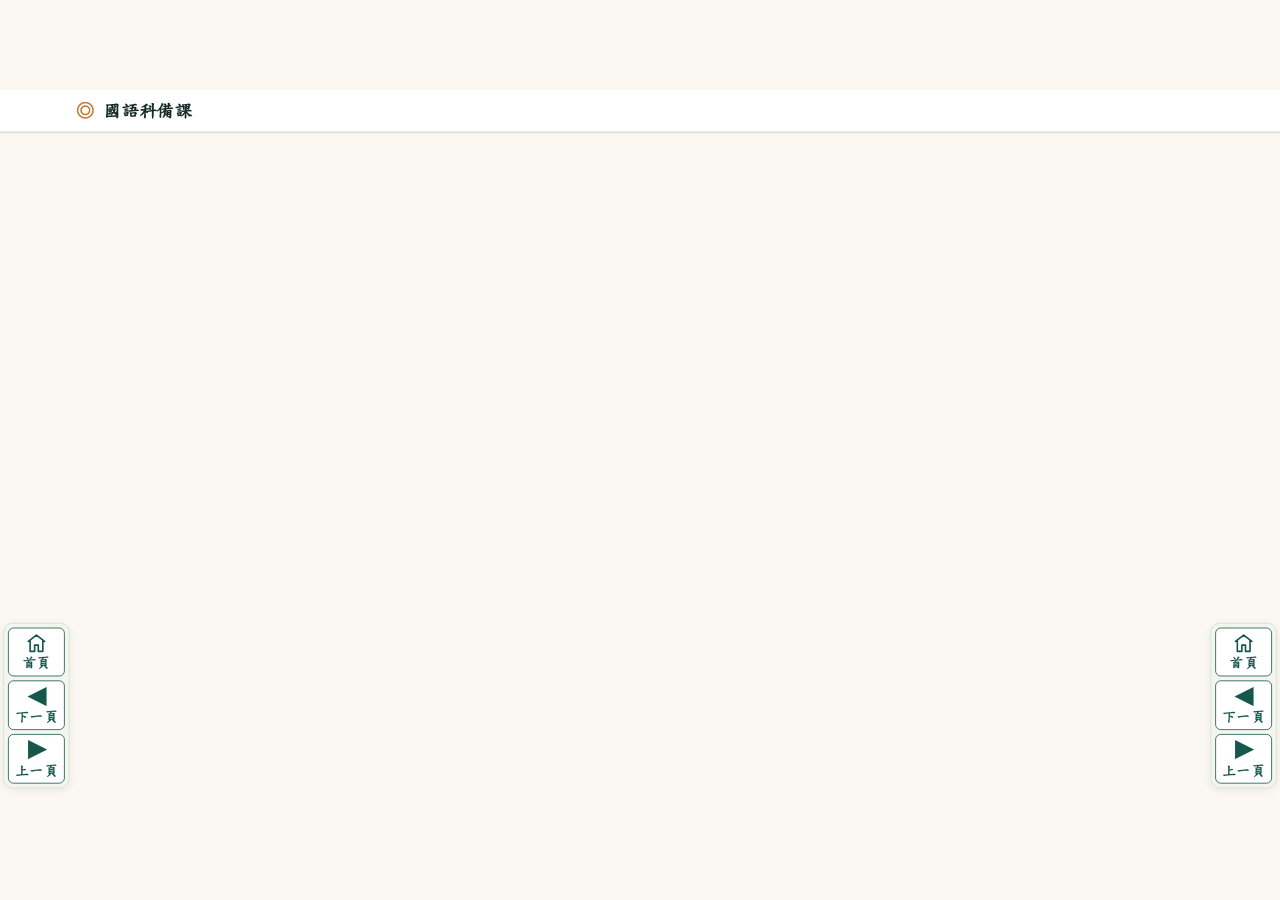
==== classroom.html @ fdca4860 "Keep lesson canvas fixed across screen sizes" ====
<!doctype html><html lang="zh-Hant"><head><meta charset="utf-8"><meta name="viewport" content="width=device-width,initial-scale=1"><title>國語科備課｜放眼看世界</title><style>@font-face{font-family:"Lesson Kai";src:url("edukai-5.1.ttf") format("truetype");font-display:swap;font-weight:400;font-style:normal}*{box-sizing:border-box}[hidden]{display:none!important} :root{--font-kai:"DFKai-SB","BiauKai","標楷體","Lesson Kai",serif;--green:#15574c;--ink:#142b29;--paper:#faf8f1;--gold:#c27828}body{margin:0;background:var(--paper);color:var(--ink);font-family:var(--font-kai)}a{color:inherit;text-decoration:none}button{font:inherit;cursor:pointer}a,button{touch-action:manipulation}a:focus-visible,button:focus-visible{outline:5px solid #e69825;outline-offset:4px}header{position:sticky;top:0;z-index:10;height:clamp(74px,8vh,160px);padding:0 4vw;display:flex;align-items:center;justify-content:space-between;border-bottom:2px solid #d8dfd4;background:#fff}.brand{font-size:clamp(20px,1.7vw,42px);font-weight:800}.brand span{color:var(--gold);margin-right:12px}.toplinks{display:flex;gap:12px}.button,button{display:inline-flex;align-items:center;justify-content:center;min-height:56px;padding:.55em .9em;border:2px solid var(--green);border-radius:10px;background:white;color:var(--green);font-size:clamp(19px,1.5vw,38px);font-weight:700}.button:hover,button:hover{background:#e7eee5}.primary{background:var(--green);color:white}.primary:hover{background:#227165}main{padding:3vh 4vw 4vh}h1,h2,h3,p{margin:0}h1{font-size:clamp(40px,4.3vw,110px);line-height:1.3;letter-spacing:.03em}h2{font-size:clamp(36px,3.5vw,90px);line-height:1.35}h3{font-size:clamp(28px,2.6vw,66px)}.kicker{font-size:clamp(19px,1.5vw,38px);color:var(--green);font-weight:700;margin-bottom:1vh;letter-spacing:.08em}.sub{font-size:clamp(24px,2vw,50px);line-height:1.6;margin-top:2vh}.hero{display:grid;grid-template-columns:1fr 1fr;align-items:center;gap:3vw;margin-bottom:3vh}.hero-art{position:relative;height:31vh;overflow:hidden;border-radius:24px;background:#e0f0e5}.hero-art img{position:absolute;width:260%;max-width:none;left:-132%;top:-65%;}.cards{display:grid;grid-template-columns:repeat(3,1fr);gap:2vw}.card{display:block;border:2px solid #cdd8cc;background:white;border-radius:18px;padding:2vw;transition:transform .15s}.card:hover{transform:translateY(-4px);border-color:var(--green)}.card.current{border:4px solid var(--green);background:#edf3e7}.card .number{font-size:clamp(18px,1.6vw,40px);color:var(--green);font-weight:700}.card h2{font-size:clamp(30px,2.6vw,66px);margin:1vh 0}.card p{font-size:clamp(18px,1.4vw,34px);margin-top:1vh;color:#52655b}.icon{font-size:clamp(48px,5vw,120px);display:block;margin-bottom:1vh}.lessonhead{display:flex;align-items:center;gap:3vw;margin:2vh 0 4vh}.lessonhead .icon{background:#e5eedf;border-radius:24px;padding:2vw;margin:0}.menu{display:grid;grid-template-columns:1fr 1fr;gap:2vw;margin:3vh 0}.menu .card{padding:2.3vw}.menu h2{font-size:clamp(32px,3vw,76px)}.list{display:flex;flex-wrap:wrap;gap:1vw;margin-top:3vh}.board{font-size:clamp(30px,2.7vw,70px);line-height:1.65;margin-top:3vh}.board p+p{margin-top:2.5vh}strong,mark{color:var(--green);font-weight:800}mark{background:#f5df9f;padding:0 .1em}.box{background:white;border:2px solid #d3dccf;border-radius:16px;padding:2vw}.two{display:grid;grid-template-columns:1fr 1fr;gap:2vw}.takeaway{background:#e6efdd;border-left:8px solid var(--green);padding:1.4vw 2vw;margin:2vh 0;font-size:clamp(32px,3vw,76px);line-height:1.5}.example{border-top:2px solid #d3dccf;padding:2vh 0}.small{font-size:clamp(18px,1.4vw,36px);color:#52655b;line-height:1.6}.photo{width:100%;height:48vh;object-fit:cover;border-radius:16px}.navbottom{display:flex;justify-content:space-between;gap:15px;margin-top:3vh}.paragraph-tabs{display:flex;gap:.8vw;flex-wrap:wrap;margin:2vh 0}.paragraph-tabs .active{background:var(--green);color:white}.text-meta{display:flex;justify-content:space-between;gap:1vw;align-items:center}.text-meta h1{font-size:clamp(30px,2.5vw,66px)}.vertical-board{display:flex;flex-direction:row-reverse;justify-content:flex-start;gap:1.3vw;overflow-x:auto;background:white;border-top:3px solid var(--green);padding:2vh 1.5vw;min-height:61vh}.verse{writing-mode:vertical-rl;line-height:1.6;font-family:"DFKai-SB","BiauKai","標楷體","Lesson Kai",serif;font-size:clamp(30px,3vw,76px);height:57vh;flex-shrink:0;letter-spacing:.06em;border-left:1px solid #e2e5dc;padding-left:1vw;white-space:normal;line-break:strict}.lineno{font-family:var(--font-kai);font-size:.48em;color:#6a776f;text-combine-upright:all;display:inline-block;margin-bottom:1em;font-weight:700}.sources{margin-top:4vh;font-size:16px;color:#65776b;line-height:1.7}.sources a{text-decoration:underline}.empty{padding:5vh 3vw;border:2px dashed #a9bba8;border-radius:18px;margin:4vh 0}.empty p{font-size:clamp(26px,2.5vw,64px);line-height:1.7}footer{font-size:clamp(14px,1vw,26px);color:#52655b;margin-top:3vh} @media(max-width:700px){header{position:sticky;top:0;z-index:10;height:auto;padding:15px;gap:12px;flex-wrap:wrap}.toplinks{flex-wrap:wrap}.hero,.cards,.menu,.two{grid-template-columns:1fr}.hero-art{height:240px}.hero-art img{top:-40%}main{padding:24px 20px}.card{padding:24px}.lessonhead .icon{display:none}.board{font-size:28px}.box{padding:20px}.text-meta{display:block}.verse{font-size:30px;height:65vh}.vertical-board{gap:20px}.paragraph-tabs{gap:8px}.button,button{font-size:19px}.photo{height:40vh}}
.reading-mode header{height:54px;min-height:54px;padding:0 2vw}.reading-mode .brand{font-size:22px}.reading-mode .button,.reading-mode button{min-height:34px;padding:6px 14px;font-size:18px;border-radius:7px}.reading-mode main{height:calc(100dvh - 54px);padding:10px 2vw 12px;display:flex;flex-direction:column;overflow:hidden}.reading-toolbar{display:flex;align-items:center;justify-content:space-between;gap:16px;flex-shrink:0;margin-bottom:8px;min-height:46px}.reading-toolbar h1{font-size:28px;letter-spacing:0;white-space:nowrap}.reading-toolbar .paragraph-tabs{margin:0;gap:8px}.reading-mode .vertical-board{flex:1;min-height:0;padding:8px 2vw 4px;gap:1.2em;justify-content:center;overflow:auto;font-size:min(5vw,calc((100dvh - 166px) / var(--chars)));border-top:2px solid var(--green)}.textbook-column{flex:none;display:flex;align-items:center;flex-direction:column}.reading-mode .lineno{writing-mode:horizontal-tb;display:block;font-size:18px;line-height:22px;height:26px;margin:0 0 4px;color:#65776b;font-family:var(--font-kai);align-self:stretch;text-align:center}.reading-mode .verse{font-size:inherit;line-height:1.6;letter-spacing:0;height:auto;padding:0;border:0;white-space:pre;flex:none;writing-mode:vertical-rl;font-family:"Songti TC","Noto Serif TC","PMingLiU",serif}.reading-mode .textbook-column:first-child .verse{text-indent:0}@media(max-width:850px){.reading-toolbar{flex-wrap:wrap;gap:4px}.reading-toolbar h1{font-size:22px}.reading-mode .brand{font-size:18px}.reading-mode .button,.reading-mode button{font-size:15px;padding:5px 8px;min-height:30px}.reading-mode .vertical-board{font-size:min(6vw,calc((100dvh - 200px)/var(--chars)));gap:.6em}.reading-mode header{padding:5px 2vw;gap:4px}.reading-mode .toplinks{gap:5px}}

.reading-mode .reading-toolbar{min-height:40px;margin-bottom:6px}.paragraph-stack{flex:1;min-height:0;overflow-y:auto;scroll-snap-type:y proximity}.reading-mode .paragraph-stack .vertical-board{height:100%;min-height:100%;scroll-snap-align:start;overflow:visible;padding-right:3em;padding-left:3em;margin-bottom:24px}.textbook-column{position:relative}.paragraph-label{position:absolute;right:-.95em;top:0;writing-mode:vertical-rl;font-family:var(--font-kai);font-size:.65em;line-height:1.2;letter-spacing:.08em;color:var(--green);font-weight:700;white-space:nowrap}.reading-mode .paragraph-stack .vertical-board:last-child{margin-bottom:0}

.continuous-board{flex:1;min-height:0;display:flex;flex-direction:row-reverse;align-items:flex-start;justify-content:flex-start;gap:1.25em;padding:8px 12px 4px;border-top:2px solid var(--green);background:white;overflow-x:hidden;overflow-y:scroll}.paragraph-run{position:relative;display:flex;flex-direction:row-reverse;gap:.55em;padding-right:.95em;flex-shrink:0;min-height:100%;height:max-content;margin:0}.paragraph-run>.paragraph-label{right:0;top:0;font-size:.65em;line-height:1.2}.reading-mode .continuous-board .textbook-column{width:1.6em;flex-shrink:0}.reading-mode .continuous-board .verse{font-size:inherit;line-height:1.6;white-space:pre}.reading-pager{display:flex;gap:8px;align-items:center;flex-shrink:0;padding:8px 0 0}.reading-pager button:disabled{opacity:.35;cursor:default}.reading-pager .small{font-size:15px;margin-left:6px}.reading-mode .reading-toolbar{min-height:32px;margin-bottom:6px}.reading-mode main{padding-bottom:8px}

.reading-mode .continuous-board .lineno{font-size:.38em;line-height:1.2;height:auto;min-height:1.2em;margin-bottom:.15em}

.continuous-board{gap:.32em;overflow:hidden;scrollbar-gutter:auto;padding:8px 12px}.flow-column{position:relative;display:flex;flex-direction:column;align-items:center;width:1.12em;min-width:1.12em;flex:none;height:100%;font-family:"DFKai-SB","BiauKai","標楷體","Lesson Kai",serif;line-height:1}.flow-column.paragraph-start{padding-right:.38em;width:1.5em;min-width:1.5em}.flow-char{display:block;writing-mode:vertical-rl;text-orientation:mixed;width:1em;height:1em;min-height:1em;font-size:1em;line-height:1;text-align:center;white-space:pre;flex:none}.flow-indent{height:2em;min-height:2em;position:relative;width:1em;flex:none}.flow-number-slot{height:.45em;min-height:.45em;width:1em;display:flex;justify-content:center;align-items:center;flex:none}.inline-number{font-family:var(--font-kai);font-weight:700;font-size:.3em;line-height:1;color:#67766e;writing-mode:horizontal-tb}.flow-indent .inline-number{position:absolute;top:0;left:50%;transform:translateX(-50%)}.flow-paragraph-label{position:absolute;right:0;top:0;writing-mode:vertical-rl;font-family:var(--font-kai);font-size:.28em;line-height:1.2;font-weight:700;color:var(--green);white-space:nowrap}

.flow-column{display:grid;grid-template-rows:repeat(var(--reading-rows),minmax(0,1fr));align-items:center;justify-items:center;align-content:stretch}.flow-char{grid-row:span 1}.flow-indent{grid-row:span 2;height:100%;min-height:0;align-self:stretch}.flow-number-slot{grid-row:span 1;height:100%;min-height:0;align-self:stretch}.flow-indent .inline-number{top:0;line-height:1}.flow-paragraph-label{align-self:start;justify-self:end}

/* The text is the navigation map. Markers sit in the column gutter. */
.continuous-board{padding-right:52px}
.flow-cell{position:relative;grid-row:span 1;display:block;width:1em;height:1em;min-height:1em}
.flow-cell.annotated>.flow-char{color:var(--green)}
.reading-mode .annotation{position:absolute;right:-40px;top:5px;z-index:2;display:flex;width:34px;height:40px;min-height:40px;padding:0;border:2px solid #a7511c;border-radius:5px;background:#fff7df;color:#873e12;font-size:27px;line-height:1;writing-mode:horizontal-tb;font-weight:700}
.reading-mode .annotation:hover{background:#ffe4a3}
.annotation-key{display:flex;gap:13px;font-size:17px;white-space:nowrap;color:#52655b}
.annotation-key span{display:flex;gap:4px;align-items:center}.annotation-key b{border:1px solid #a7511c;border-radius:3px;color:#873e12;padding:1px 3px;background:#fff7df;font-weight:400}
#lesson-note{position:fixed;inset:0;width:100vw;height:100dvh;max-width:none;max-height:none;margin:0;padding:0;border:0;color:var(--ink);background:var(--paper);font-family:var(--font-kai);overflow:hidden}
#lesson-note[open]{display:flex;flex-direction:column}#lesson-note::backdrop{background:#faf8f1}
.note-header{display:flex;align-items:center;justify-content:space-between;gap:20px;background:white;border-bottom:2px solid #d8dfd4;padding:12px 3vw;flex-shrink:0;font-size:26px}
#lesson-note .note-header button{font-size:26px;min-height:48px;padding:6px 20px}
.note-content{overflow:auto;flex:1;padding:24px 4vw 32px}.note-content h1{font-size:clamp(42px,4.3vw,110px)}
.note-tabs{display:flex;gap:12px;flex-wrap:wrap;margin:18px 0}.note-tabs button{font-size:clamp(22px,1.8vw,42px);padding:7px 18px;min-height:42px}.note-content .board{margin-top:20px}.note-content .kicker{font-size:clamp(20px,1.6vw,42px)}
@media(max-width:850px){.annotation-key{gap:7px;font-size:15px}.reading-mode .reading-toolbar{align-items:center;flex-wrap:wrap}.note-header{padding:10px 20px}.note-content{padding:20px}.note-content .two{grid-template-columns:1fr}}

/* Reachable controls on both sides of a classroom display. */
:root{--rail-width:clamp(66px,5.2vw,116px);--rail-gap:12px}
body>header,.reading-mode header{height:54px;min-height:54px;padding:0 calc(var(--rail-width) + var(--rail-gap));position:static;justify-content:flex-start}
body>main,.reading-mode main{padding-left:calc(var(--rail-width) + var(--rail-gap));padding-right:calc(var(--rail-width) + var(--rail-gap))}
body>header .brand{font-size:22px}
.nav-rail{position:fixed;z-index:15;bottom:4.5dvh;display:flex;flex-direction:column;gap:8px;width:var(--rail-width);padding:5px;border:1px solid #d4ded4;border-radius:12px;background:#f4f6eff0;box-shadow:0 3px 12px #142b2912}
.nav-rail-left{left:4px}.nav-rail-right{right:4px}
.nav-rail .rail-control,.reading-mode .nav-rail .rail-control{display:flex;flex-direction:column;align-items:center;justify-content:center;gap:4px;min-height:clamp(58px,5.5dvh,110px);width:100%;padding:5px 2px;border:1.5px solid var(--green);border-radius:7px;color:var(--green);background:white;font-size:clamp(15px,1.1vw,27px);line-height:1.1;font-weight:700;white-space:nowrap;font-family:var(--font-kai);touch-action:manipulation}
.nav-rail .rail-control:hover{background:#e8efe3}.nav-rail .rail-control:disabled{opacity:.3;cursor:default}
.rail-control svg{width:clamp(24px,1.7vw,42px);height:clamp(24px,1.7vw,42px);fill:none;stroke:currentColor;stroke-width:1.8;stroke-linecap:round;stroke-linejoin:round}
.rail-arrow{font-size:clamp(25px,1.8vw,44px);line-height:1}
.reading-pager{justify-content:center;padding-top:5px;min-height:24px}.reading-pager .small{margin:0}
/* A floating explanation keeps the reading place visible underneath. */
#lesson-note{inset:auto 0 4dvh;width:min(86vw,2600px);height:78dvh;max-height:78dvh;max-width:calc(100vw - 28px);margin:0 auto;border:2px solid #557a6e;border-radius:20px;box-shadow:0 18px 70px #102b2955;overflow:hidden;background:var(--paper)}
#lesson-note::backdrop{background:rgb(20 43 41 / 22%);backdrop-filter:blur(7px);-webkit-backdrop-filter:blur(7px)}
#lesson-note .note-header{padding:10px 2.5vw;font-size:clamp(20px,1.7vw,42px);min-height:0;border-bottom:1px solid #d8dfd4}
#lesson-note .note-content{padding:18px 2.5vw 24px;min-height:0;overscroll-behavior:contain}
#lesson-note .note-content h1{font-size:clamp(38px,3.8vw,100px)}
.note-footer{display:flex;align-items:center;justify-content:space-between;gap:14px;flex-shrink:0;padding:10px 18px;background:white;border-top:1px solid #d8dfd4}
#lesson-note .note-tabs{margin:0;gap:10px;flex-wrap:wrap}
#lesson-note .note-tabs button{font-size:clamp(22px,1.8vw,42px);min-height:50px;padding:8px 15px}
#lesson-note .note-close{flex:none;display:flex;align-items:center;justify-content:center;width:clamp(60px,4.5vw,100px);height:clamp(60px,4.5vw,100px);min-height:60px;padding:0;border:2px solid var(--green);border-radius:9px;font-size:clamp(44px,3.5vw,76px);line-height:1;color:var(--green);background:#edf3e7}
#lesson-note .note-close:hover{background:#dce9d4}
@media(max-width:700px){:root{--rail-width:56px;--rail-gap:8px}.nav-rail{padding:3px;gap:6px}.nav-rail .rail-control,.reading-mode .nav-rail .rail-control{font-size:13px;min-height:56px}.annotation-key{font-size:13px;gap:5px}.reading-mode .reading-toolbar h1{font-size:20px}#lesson-note{width:94vw;height:84dvh;max-height:84dvh;bottom:3dvh;border-radius:14px}#lesson-note .note-content{padding:16px}#lesson-note .note-content h1{font-size:34px}#lesson-note .note-tabs button{font-size:18px;padding:6px 8px}.note-footer{padding:8px;gap:8px}.note-close{width:60px}}

</style><link rel="stylesheet" href="ink.css?v=6"><link rel="stylesheet" href="lesson9.css?v=4"></head><body><header><div class="brand"><span>◎</span>國語科備課</div></header><nav class="nav-rail nav-rail-left" aria-label="左側導覽"><a class="rail-control" href="#home" aria-label="單元首頁" title="單元首頁"><svg viewBox="0 0 24 24" aria-hidden="true"><path d="m3 10 9-7 9 7M5 9v12h5v-7h4v7h5V9"/></svg><span>首頁</span></a><button class="rail-control" id="reading-next" data-reader-control aria-label="下一頁" title="下一頁"><span class="rail-arrow" aria-hidden="true">◀</span><span>下一頁</span></button><button class="rail-control" id="reading-prev" data-reader-control aria-label="上一頁" title="上一頁"><span class="rail-arrow" aria-hidden="true">▶</span><span>上一頁</span></button></nav><nav class="nav-rail nav-rail-right" aria-label="右側導覽"><a class="rail-control" href="#home" aria-label="單元首頁" title="單元首頁"><svg viewBox="0 0 24 24" aria-hidden="true"><path d="m3 10 9-7 9 7M5 9v12h5v-7h4v7h5V9"/></svg><span>首頁</span></a><button class="rail-control" id="reading-next-right" data-reader-control aria-label="下一頁" title="下一頁"><span class="rail-arrow" aria-hidden="true">◀</span><span>下一頁</span></button><button class="rail-control" id="reading-prev-right" data-reader-control aria-label="上一頁" title="上一頁"><span class="rail-arrow" aria-hidden="true">▶</span><span>上一頁</span></button></nav><main id="app"></main><dialog id="lesson-note" aria-labelledby="note-title"></dialog><script src="ink.js?v=7"></script><script src="lesson9.js?v=4"></script><script src="classroom-route.js?v=1"></script><script>const paras=[["84", 1, ["假如把建築物想像成動物，「居高臨下」的大樓", "就是建築界的「長頸鹿」。這些建築不但有重要的功", "能與特色，更成為一座城市的特有景觀。現在，我們", "來認識世界上幾座著名的「長頸鹿」。"]], ["85", 1, ["位於臺北市的台北一〇一大樓，外形有如一節一節的竹", "子，層層向上開展，代表經濟節節高升。大樓外層有巨大的", "古錢圖案，代表它是重要的「金融中心」。大樓裡面安裝了", "一座阻尼器，使它能避免地震與強風所造成的搖晃。每年的", "跨年煙火秀，台北一〇一大樓陪著大家迎接新年，更讓全世", "界認識臺灣。"]], ["87", 1, ["西元二〇一二年完工的東京晴空塔®，又名「東京天空", "樹」。塔的底部為三角形，往上漸漸轉變為圓形。塔身在白", "色裡加了一些青色，讓這融入藍天的「晴空塔白」，散發著", "耀眼的光芒。這座電波通訊塔，最初是為了改善城市收訊不", "良而興建。現在，從這裡發展出完整的都市開發計畫，也為", "當地帶來了可觀的商機。"]], ["88", 1, ["吉隆坡的雙峰塔是座雙生大樓，層層的八角形，在陽光", "下閃閃發亮。這座大型商場在四十一與四十二層樓之間，有", "一座長五十八公尺的「人字形」連通橋，方便人們往來。雙", "峰塔是吉隆坡最亮眼的建築，為這座城市帶來美麗而難忘的", "剪影。"]], ["88", 6, ["具有多功能及特色的建築，不但受人", "注目，更點亮了一整座城市。這些建築界", "的「長頸鹿」散發著光芒，希望讓更多來", "自四面八方的朋友，感受當地的文化與民", "情，留下美好難忘的印象。"]]];const unit="[data-uri]��9瞛�׬�h���^M�]���T��ԞSUY�Y�[���V�ӓ��^؜���]��\���՚����ޜ��ە���L����̝��VR�ە��S�TS�L�TY�M\[�L\��P�R�ѓU�����[�V�^�X�ܐՒ\��VRUL�L\��[]��ܔLXܔؙ֒ؑ�R�ٞ^�ޝL��\P��VY�ٖ�Y�ّӛS����Uܑ�\���YГJ���\�[�M����ZҊ�RU��RM�����������Y�S�]�P�Y]��S����YU��XR�ސ��TR���S�L���V��\L��YM�֒]QU��݌��Q����Ֆ�P\�QYL��\\��M�X[ؘ���J�TTՐ[��R�����ӕ�ܔ�\��Q��]�Y]S������Օ��VUҒP��\�MR�\�Jۛ[�ӕ�[Q�V�YVL���ZR��V��J��LY��M�Q�UR��Q���S��^�T�֔MS��YގY[��YQ�QQ��R�[���S�]ّ�LX�S\����M�YQ]PXSٔ�Z��ܚ�Q�M�SPU�X[��ML����P��M�V������ИYU������X[�^S����Q�̖��ےVQYNՒ�\Zؕ��Z����T��ލ����]ZU��S�ؕ��QэZ���N�]ەXR��UQ���Q���R�U��R�U�U�U��Z���������U۞��S�֞[ܑ�\���P��J�SVN��^�۔U���L��]�Z���X�L�MX�M�[�TTٓ��V^S�L[U�UU�[�]ҕҕ������L�L��TM�̚U�V[QT�^���Lԍ^Y��L�R��Q�S�TM��ؕNVVU�R�^�QҘ�QQX�YL���U���R��X�Xݎ\�ڕ�LSYQZRRQ��P�TQV\[�̊�֙]�ޙV��ݜ�[�T�P�^�Y]���LM�YZ�YQV��Y��Y�������^SؓQ�Z���V��\�\�ӎ^����Z�������X�]���Q�M��N[L��]M���\�L�S���Ў�]T�U��ە���ӛ�L��\�U�֍�ۛՕ\\�\TV�Z�L��\������]�љ��L�Ԑ��V�ԙ���UX�XY���[�S��[��U^�\\���
�M�ԕR��[����՜�\ۙ[�V�U[��SQYՒ��ҖZњ��N
��J�Lъ���LU��R�Ֆ
�Z�Й��ۛ^�Q͝���۔̚��N��[�͍�V��S�\�\��VP�����L��LR����UR�]єVY�TU�K�V\S�U܌��SL�V�\QR��U[M�N]���Y�Q�]�S^
�R�SX�ۚ�Z����P�R����������R�Н\�XPQ��P�����[T�P���\Z��ԍ��TS�J�ޔ�ќ[Y���Z����RR�M�۝�՞���\�NL���[֚�ۍ�\XY�R�Q�TؑR�PP����\���Y���[�Lޖ�����Ӝ̒�X�MU��Mӕ�VQ�\R��V�N��LZ\�YU\Q�Q���T��^����՜�^LXR�U�N�T��Y�QY��]XT�T\̌�M]\YSU�T�UQPUR^�R�����L\���P�R̘V�MU��T���Rڜ���Q�TPP�RTԒM]\�Q�̌[P�L[[L�YY�[�[�Ҝ�������]V\�\]�X���[�R���ڌTݎZ����U�R\Y�V��VL̕�TS]X\�]�N�Q�SYP��V��͕�\�\Y՝�Z�UMJ�Y�\]�S�^U�\XLRS��R]�Q��VY[R�T�Y��ՕUPT�U�N�M\�ܝ�M�NR�^�^Ԍ��Y[^[Q�]�]MږQ��[��Lݚ����֕���X[�Xڝ[�����ۜ���ю[[�V^��\R^��[PВ]��T��ؑ՜U�\
�ޓ����UR�Z�Y��[�YӒ���[Z\�U��UTҐ�R��Y[S\�RXVK������S�U^��[V��TY[�ܓS��XST��Y]L�Y�Y�����Tݜ�Y[X��L�Q�̖]���NX�U���U�^LU��^YԜ՝��Y���ݚM�Ҕ��Q�Y�X[�XQ��XZ��]
���TN��R����NS��TVN���ZYޒ�M��VR��QR�LUVMY��S���Q����]���ݔ�S̎RT���]Xޓ��[՘P��T��^�LГ����[�[��TLT��SZ^��T��VT��Y�M��Nܜ��͛��M�ИP�ٓ�����ܔ�\�SP�QP��X�ޘ�N[؍���Z�^\�S�ޚ̚Q��О�����LMXLR�
������[��X�ә�����\��Q[���ی]��LT�UY\����ђ�P���Y�V^�N^L�ޙM�X��T���є��՝͛���QYRZ�L���M��RLZ]M���NNPQ�P�ގ]���QV�ܜQ�]�ٞ��\Z^֎]�N�Q���L�̕^U�]V�^�ѕ\S�M�Ԓ�Kّ��X�K͕VQ�^Q����јZ���Y�����Q��U�ݑU�Y�V�U�XVT�ٝ��\��T���Y���Q�TQTY�ٜ�MJ��ޒ���Ւ���֑֓QQ���^[[�����S�\R����۔�U�^U�L�Y����YԖU�ѓZ�QZQ���^L�[̕Y��R�T�؝��ؕ]�PLQSS�[]�T؛�Xܕ����ޙ\K�PR�\U\�Z؝���PMMR�ٞJ��
�LQ�[�R�ЎL���S�^�[Uޔ�X\Y�UQP��M�؛����ݜR؜MV��L�ј�ML�VS��RR��Z�����L]Y����]\ZY��RYR�X�MX���[�Z�U]Y��PZ��Qԙ�U�
�Q����P�SQԓJ�Ӓ�V���LU������^
̓���]�۔�T�TVSҖ^��Z�̞U��U[U���U��[NYZҌV�U���S��MޔӚ�����S]����\[��ۘU�U�Z�ݓ�Ӌ�����Y��\\�QZ�R�]Y^������L�Ւ֑Z�M��؋����N�[�P�Z�S���Q��S����L��Q�^J�U�ܙ�ђ̙���K͑�QY��[�Q���͔XUU���P�YZ���TܕٔV�\�\S�\T������RNU���T���Օ����Z�Q����Y���S�LR՘���S��S���ѕNVN^���UJ�[��]�L�[���^S��L�M���SӋ�P���V�[ӕ�]��^Y�ܔ���ފٖ��\Q��[�SՓ���ӕ��PPLZTY��՝���
���]Y͕��U�PX���[MMU�̒[�X[�NV��Z��LPT���В���SVY]]\Y�[�\S��VQS̒L�X��USP��QՌ�Y��PP��NSە�S��V��̘�Y���RZT��U�P�VNSXՒ�Q�����\��ݔ�[\M�J���T��Q��M\]TQ��TURۚ����^��̖^�L��N^S���\�����J����[����܌�̓��ML��Ӓ�[�UM�����������\RL���L�����
���\Z֚ۘ�[���[���ԙ�\SՐ�Q�TQP�Q[X��Y��[֎�̔�؝�̛��SU�K�Y����R�L��ޓ�^X�MՔ���ԎQK�������RV�֑��V[�K�����P�]M����ܑT�T��R��Q��Z���Y���M���TLU�]�L�ܕ��̊��YڒX�ۜ��NP��L���TT�Ԗ��T�Y�T�N�VИ�����Y�X��U�[�NV��ZX�Z��X����\P]Mӌ�VQ�К������Z[\^��[�NT��ܖ��̐��M��Y���V����U�֙]U�U��P�R�^�P�]T�S͝��\\Y�U��ܒ��Ӛ����X��]\�����]͓�Y�U��RS]�X��R�MTXX�^�R��R�ZԐUQ��X���ݖ���ӕ��ؕNL\�L؝�P[P�SY���]LT��[R���P�[P�ԋ��NVQ��X�\LV�Ֆ\�̌���ݎ�[\�Y��[���\[Z�\T�RRV���QZ�Q�Z�ښ�M]��U�R�M�^]�NT�P�P�S���Ԝ]���S���UU�QQ�QZ����L]Z�ULS�UM�ѕ�U̝]�ԞN��
�]�Z�]����U�L�QQ�PT�RQQL͎��V^�LTS�R���ZQ�\Y�SUPTYY���Q�T�R���YX���^L�U�T�RP�Y��QN\�֙�SU���Z�^�VMYԞ����R��\V��S]��UM�������X��V�]�^NVR�S�S���\��YU�^Q��ZNQ\YZ���T�X���NP�����XQݑ��S�Z�ZVM��N�ՍӖ���XT�^V��S�MT���U�]����X��R�[Y���L؞�^��T��Z���M^�ӊ����\�QX�[�\��UM���ܛ��U�VX�S�[SNVP����Q�X\̒�\���[LV�S�PJ՚NT�Y]S^�LL\��V�ZP\Z���V��ҍ��Z��M��U�Z���T�\[�SVT�۞�֙���V�Y�\\[֐N�L�T�LT�U���[[�X\��\R��֐R��Y��^Rё�\�Q��]R��P[R[X��[P��V]���֔�UБ�RR�V��M��Җ����\Z�N^ю�NM������Y��ݔ�N]�۝��M�VY���
�S���T��[M��������P�Xܑ���Y�\���R�̕�MU�Q�[њQҍ�ZJ��L^�NS�[�^[\�T�R؋���R��L���ZLLԕT��]�T��ݓ\N�Lܚ�����R���[VX�L��U��PT�T������M��ؑ�T�N�]Q��U���R�\�^֐���S�Y��\����QJ�К]Q]��[�S�]Б�̔��ޓ�^���ZL�����U����]SڔڕSUL�T�PTX���������[^�UYUQ�њUK�SS�����N\�ё���Q�YZP��ҜL�Y^Z��M[�����[����X\S�۝�L�T����Z��X؝�����R��RPܑ�[T֚ԖY]QV��[Y������VY�QZM\���]P��]�����Z�\]N�U�V]Y�������܌ޜU�����S�LДU�֚Lޕ͞���M�LV�L�ՌT����LT^NM]UP�PY��R������Q���RVP[���ԝS^
�]��[Z���XU\�M���ڔ���ؕ���URАP]�^�ݔ��\�TR��ОR�PLڜ�[L��M�����XSݚ���QX�[�]���X[֛Z�]БZ�PY̝��ۑ�����]^��LS��^ZL�M�LSL�MM�ؔ����Ќ\�J��P��Lژԙ�Ӌ،^��VLPڕ�\�\�ѐޔTS����������Q�^������L���YU�Z�VR�L�[^K܎UN��U�ޞM�NS\�X�R[S���՛����Jٍ�L�XLZ���[�[\PT�����]PS�ڛ�M��[��ZՑ�ݔ�P�\L��MQNS�ڞ���]�PM�ܖ�P\ҒZ����^\U���J��V�ZV��]�ULP�[���\�T�ZX��ޛޛX�[��\ޚTRQ�RT��[������MY�T��՘]]�ܒ�Z�Ԟ�T���ZSԞNS�ݕL�NR���ՓT�[K���S�Q�Ԛ�\M֖�[^ۑP�VP[�X�����U����U\S����LQ��R���Y�]ܚTە՜Q�ՕQ�ќ��YLK��ۑ�Q�ޔ֜���\PYU������SU�\\�Y���PM[�]V�����SY�Y���UUP���ӕ�XU��TLS�Y̜��Q�R�[�K��K�LPU��X\�UM�\��Pؚ�ZPٝ�NT�X\�\LQ�^T֛ҍ�ٝ
���[����Ӌ��ܛ\Tݓ���ޛ\\��\����N�VT��]�X]��R��[�̛�؜ZS�̍^P����S�ҜUM�S�U��������Y�����LV�\M����SS����Y�����Yޛ�Z���U��M�M�ZД][��S�Q�R�X՛�[�SLM[M��[�XZ�V�P֐�ۜ�����V�]��Z�SՑ�LM�ۚR��]К���Y[�V��Z[�U�[��]�S���]���T�S��ԛۜM�\�MT�Z��^����ٝP]��XZ��J����Z��͜ޑ�Q���RԔ�Qѝ��LژU��U��T��՘[���P�^Z�TY�Ӝ���\�V�T�[L��T��Q�X[^[M՚�ѓ����Uԕ��MZҕRVX\�S͔�N�MM�^��^���RӘZ���Z\LSM�Փ�ZZT���M\Y����\���QPL���T�S�[�۝̍�NY[�R�[\�VPP[���NS՞Ӎ��^���TJ�P�M\]ZN^K�P�R�^LݒR��Y�Օ\�Z�����\����ۛ�]����Y��]���ٜ��^]�[��^���\��U]�̛ѝP�Z��ўUY�،���RP�Ւ�R��S\RP��ZJ�S͒��Z[�L�S��[�QT����Y\^�T�K�S�RؓQYۛT���LNTY����U�ܐ���ޕڜZK�X�XUU��Jژ�U�X�QL���S�֓S�X�[Pޒ���U\S�����ZݝS��̋�����\Qۖ���X]M�\�UY�ؘ��Z�Y�ؙ�Z��U�X�M����^S\��^NV�NP�RU͍���TJ�^[�X���T��S�PZ��T�ӕ�����ژSYьҙ�ڍ�����V��\�^J�LRP��XP�UZ̓YMX��
ў�LP�Lՙ]��SؑS��֐MYU�[M��SM���ULRܕX�ݓ[�Tӝ�Z������R��Jٜ����L�U��]������������[��T\����T�M��MN[�]^�YV�QZю�P�S]ؖ]����^���������J�[�Z��\T�PҐ���UӜ��ܜ�L�^�ە\[Z[UڜV�Z���ؔ��J�S��Q��UL�X^�SLV�QЖQӜY�R��M��XZ��S��UN�TۛSՔ��Z����P��ݓM�Y�UN\�LՓ\JԜ�M�Q�QZ��T�R��Mَ�QZ�\\�������X�\�J��UL����M�\��L���\�U���ГZ��
��[��Q�[[�Zޙۙ[�\R�V����ZMS�����^[XZ����PYٍM�L]�U���UL�P�L�NTY���M��\U�U�YY�LY�VL�ؔ���Y�P�^��R�ݐ�M�[Y�^S̕�ܔ���LR�ӔV�ە�QR���[�PQTҞ��Y�Ց�������P����Q�����Ҝ�Q���L֛\L[�YQZ��S�Lݚ��\^�]�P�U��RZ���UMVYL�\��Y[�[��Q��^M�\MT��PT�Z�����[��LUY]�P��̚��Ѝ�қ[֒��[�NULUZR\�Y�ЖP�Ԏ�՘ޛ�L��Z[VPӕޝP�Q]�Z�P֜��̛�ؙ�Y�LU�LTU����P��ؐ�T^Q^S]�Z�]�؊���Փ��L�Z��]�[Q��P��ԍ]QJ̓�L�Q�\\LS�Q��R�VN[��^�T���Y�۞SY�^�ޙX�V��J�S����Ւ֐ۙ�Q�L�
����ޑ֜]X]ܛXU��UN]��ԒK�]�YV^
�ZS\���[V[��U�S�ь��PQZ��SX]�X��U�Q�S��PL^������PY��VP�����^XYJ��X^�֜�TYN��NMUS��^[T�SќSՒ�����M�Ӝ�L�Z�ؘ�^�LYT�P�����єܐZ��ԔJ�Q��P�ҕV���M���[VSX������PؕӍ����ܘYZV�\�Z���\�ݙ\���L��]RՖ�\\��ј�YR�L�[MS�TݚQX[�ڞ�Y[�NU�QPXPВ�ЍT�PV���X���V��[���Z�������͐��U��]��XY�ZS�Q��ڛې]�^��S��^LRU��S�NS^�̘^�US��SQ֌���SRٔ�Y��L��S�TڕKۑ��XV�P�S�Z�����TYXM\XML����X�^M��M\ܕ[MT��^����TҖQ���TR\��YS�Q�Jڍ���]^�ڜ�R�X�U�ڐQP�P�VSZ���NNU�UM���P]Փ]���ؔP�PMK�SY��MS���U�J��Xޚ�S�L�T��QQ��ZTPP�K��S]P�\�ԌXJ�U��UZX[�ZT������\LM^L�Z
՛�N�ӒM�\U�Q�����TS�Q��S�Q����LV[UZޑ��[Җ���ќ�T�Q�Y��ەNT��L��\LUR��ݜS�MV�X�������]��V��SR�ڑ�J���̓���Q�ٛ��՜�[Z��LQVMՖQ�QK��N֌����U����U��[ӝՌ��V�QR���[����R�ޛ����\�M�ۜ����QZ��MVVSL[�[L\��[��Y���ԘRZLݙ�[��������]��P\���̘^M�[���[ԝQQԐ�Z��X�������QX���ۑ��[NUL�UT�P��Jٌ��S���̔�Q�L�]��NU����VQY�ލ�[���M\[���^Z�NUV��P^�VZY������ۚ������֔XS\�ܕ�]��LZLU�^]�Ќ�����ѝ�����Y�Mܕ�\��MڕN���Ӓ�Z[�ޛޕ\Q��M��[��Z�TU͖^�N[�؍���YNL��ޙ�U�ҘR���X�����֕N�S�R���^Q��ZT���N�T�R�U�MNTLU����َYR�ёQ�͍��TM��Y��Q�]ZԞ��\NU[ٍV�Z�R��Q���VRT�VJ�[�Q�Q��\�S�����Q�X�Lژ�ҝX��Qܕ]���ЍYYU��]\����V��͓]U\�]��ЌPM�Y��XT�X[��[����URU�ГY���X�����՜�Ջ�Z���Z���L�U��L�����XU�[��\��L�U[��
ӕ��Y��NV��[�Ә�͛��Y�ڝY�YR�
�Ք�\�ٚ�M�QU�LX�Q��Y��\������R�RMM�Ԛ�]�ٝQR����֞\L[\LY�\Z�^\���T�[�ZMMK͙V���Q��ڞ�Mԝ�[��MSYZV����܍Y�M�X��\PT\�PQ[X�
��ۙޔ��̙�͙��X��Ӕ�[\���RY�Q^�ْ�ّ�R��M\��������T]ѓ�ԕ��؝�S^U���R����P�]�P\�[�J��՛���[ܒ�TU��\��������������S��]���\[Z���^��ӑ�T��T���R���NLZ�Y��R���M��XTT[�L�Q��Zڛ�P�Xݝ�Z�T��M���\���Yݙ�X����ؖ����[Y͖�Q���R�Ԙ�ڍYԌ�J�UZ،ݔ��]��ј�R����S�ՙ�]�]�M��]Օ�U�^^��ZPUPYV��Xؚ�\R����Ԝ[J�U��QU�T�[؛��N]\XMT�U��U���\^�R���PU�ڜ]ړ�^�ލ�Ҏ�^��^���ړU����T^�PS��R�ّL�]�Q���эSLQ�U���V�S۞��V^R���L�M��֔ܔ\�X[�MZ\R�ћY[LR[��Q��Y�ܛ��M���US^UL[S�ܔZܝ��NVM�\�S�S��\���NY��S�[����R�MUT�\LR���P�V��PR���VJۙ�Y��Z�����ݑ��M�U[T��N
М�Y^]�]�X���U���XR�ZVQ�V�QTS��٘����[���ܕ���R�[���ٝX�RXU\ޘ�ۑ��^��[��������S��Y������\���RNU��M����U�P�L��P���YV�ڕ���T����֚���V���XU���R���M���L�]��ݔٝ\�،T��[�����ޑ��ёە�L�S�Y��TИ����M��э�V�����[T��NSٌے֚[���U��^ZZ\U��ڌ��MQ�[�S��\X�MS�S�[������U��J��Z[��L�ܔӓQ��Q��U^����MX�U�]�ѕ�K�M�]�В�T�Q��S���Q��XS��[ސ�U���[\P����T�֎�^��U��՜��P���U���M���Q��PQ[������ݔY\��LT�QV��ZT�]��ۊ̓�^S�\�����UZ�V���UNܛ�֒[�QX�T��S؜[��QP�^�R֚�SM���V]ܙ��V��X�UZNL�Y�RX��S��L���ڕ[�S\�Y�TT�Q����VZ����Z\U\��U��T�M�Y�LX�LS\J�S]Q[ҎY�ٛ��ې̔�M���Uޒі�^^�S]��]���X�NQ���ޔXL�ӑ��Y�NPR��Z\��T�M�R�����Lэ����^���U���[���TRӕL���QY����Y��͘�����՞U\T������\�L��K������Q�����QU�[U��U\�R�������]Qޓ�ۛ��֕V��L�R��ԍU�USR��S��YLM��^�ZXY�LS\�Tݕ���Q�TY͙��T�\ٕ�����ѝP\��S�V����^LU�M�[�Q��Mؕ�[ޔX����M�S]��ݐJ�M���
���S[�\[���Q�M��V��݌ӎ]�\MV��ښT��ю\���PL�R\��[^�L��S�Z�Ҕ�ܚ�Z^�NS��J�SS\\ѐ�[P�Ҍ��VS����J�T���[�٘���QLUZ]]�ԙTVP��[�̞
�]����U�UXYL��YPTY̎L���SMT��Q���^�[Y���\���\�\�XL�����Y[���Y�Н�TV����Y��XS�ML��XQ�LИ��QNYXݛ�J�MVR�XU����Z�ST�R���Z�X��ۙ�Q���M\Q�ڕ�Y�[�^��T�^P�YM�M���L�̙Z�Y���TQӐYP��L���^S����YR]���LP�]��Kݘ�ڒܓ�N\�MMP���NSM^�ݕM��[�\��\Z��[��\А�]R��PL���MU^J��X�NTL
ݕ���U�[Q���SUUT�U[��QM�M���X�TގQ��U��V�N�U�X��L������\��N������U͚����P��S����NT���MV�VX[���R�[L�S\��T�^U^���K���LPLS]�\J՜�\�SR�RT����X��MULR]���������YV�Q�\Z\�QLY�Kؘ���^�Q����R���ڛ�ޛ�НSUё���[�ؔRP�Q���ZY�S�S�͍�S]�^L����\LRѕ����ڞ�X��Y\Y��ZLQ����\���J�Q�U�����LS��VەSNLT]U���ۜN��P�XԍTU�Q�ܜPҌ�Rђ\ܔQٛ�]�М��Y���Q�\��Z�S�֒���ؕ�K����^QNU�R\͜P�RҍYV�V����ڔ���]��T�\�
��X����]S�Ԍ^�]����^�[��T�Q]�YY�MޝU�MT�M�TL�^���]�̓�LҜ�M�،[UZ[�\�T^�T�Y��]S�����S��ۑ��V�P���L^Z��Y]SٞL����M��R�U\��Б��M���X��Y�MP����ڕ\��ۚQ�R[^S���T���NS�V���^Q[]њ�N�M��Q�Xޜ�ܜ�֜�Օ�[�ܘ���]���R���[�U�S^[���Y�̌Lڛ[��Y�YU��T��MR���\�Rѐ��Z��N�R��PN�V������̞��VR�TS�[�\N���^������X���]\�ؙ����UP�[�]\��MК���\���X�X���S��MӍ�L�J���ۜU�S�^�Z�Ւ�ҖSNQە�QՕ[�Z�PUTT�ӊ�̙TZ���ܚәV����T����\[����T�K�YV�ZR��V�S\��VNRՔ�Q�����[�]Q���P�]���N�S�LX��XV��X���RY��R���ޖQ�ZY[��U���V��֑�^LV�XZ�V�T��]�S����X�^��NT��ML[L�֙�X�Rݙ��ۊ�]���PZ�\�MPN^T�^�V��]�����M\[Y�Q��\������RZX�]�RӎS\XU�YV�ܕ[֚��Uў�L��P��Qݛ��U�^Mؕ��\�����[TTQ�]�U�QԚ����]��Y�Q�[[�L�R�T�Y��Nؘ�XVM�TQZ��\���N�S�Q�QK�ݐL��[Z�S���M�R]����Zޞ�QV��֝�����M�U�\���]���Ք���]�QQ^S�S��X�LNRݕ�������QTVMU]��[�UUSؚNSNQMӕ�Ց���Q��[XZ�P�Ӎ�����ٌ����\���S]X��̔YQ���֊؛X���Ӝ�^̛͕�NXZ�T���P^���MV���MX�\�VR�SU�����QZ��SV�S�ܑNUYZ�[���YU��MX[�ST���QRPQQ\�U[T�]]V�[�Y^S�ZNP��R\�����������͝[X�XݛM�[�T�XZSR���QQL�S�͑���X[����V�ݐ����ܒ�̕��Q\�\���Д�������Q����Sޓ�����^N�Ԟ��T�ؘY��Ւ�S]�ӞZИۜRR]���ލY�M�VS�L��R�M���M[��^��M\��P�ݕ�LٕJ�R�\Y���U�ԞZ\QP̒�[R�ؕ�S�ݑ�͜�ڕ�L�[Ջ���Z��L���YLRRQ��ӔYM�M��XU��[Z����\PV��Q��L]\�Q�Q�M^[T]�Rؙ�QT���S���LZ����R����ؚ�������^RK�L�[���Ԍ]���\Tݚ͎S���T����X�܍��X���X���Y��RٍY�����S����YV���XNT�L����Z\���M�������ЖK�^M^�MP֜��T�QY[��ZR�ܐ]R]Y̚�Q���U�[͘��^^]���V�����UL������ݘ�TM�U�Q�^
�SԍQLXS����^T�ӓSQ�R��NVP�^T�Y��M��XL������UM̛RR�Z��������[���K�N���L]�ە[�P�M�՜Z������Z\[Ѝ�ݕ����S����^������SN\\R�V\]M���[U�\�X��Y��V�T��M^�ZXV�K����[�]T���͌S��Օ��UST��ЎX�T�T֌�ۚL�ݜ[UM�[�X�M՚�P�ܑR�MN�ٙ�����Y�U]Z��R�T�X[�P��\������^����N��^����^[�T�\�MӔ��X�\NQLQ�Z�^��ؑY�]M��MP̔RNQX�XZݛ��՘�ML]�U������\P�QPѝؚ�V�RL�Y�ܞ����LSڛ]��۔�M�����U����ЖSNP�����TޝU�^�J�֒M��Q�P����L�^]�����\QV��\��P��^�T���L^����ۑ��X��Mޓٞ[U֕�SސR���ZU�Q�\�U���J��M�Z�Zє�[TX֓NJ�YNS���ҒP����Nٖ�M]��
��\�Z���[��\̋�[Z���[T�����Y��Y�S�U��L�^�ӓޑ��V�\���MҔYT��ћQ�]љ�Y��V��֑��USޙ��ӌ��M��]\�Qݜ�[Z�Q���̐]ٝT�^�ZUML����XN[[��̛]�֔�\��SQԚ�[T���V�SNMM��^L�YYݚ۞X�Z�Ӗ^^�UQ�UސU�\���՝�՝�^�L]�ږ���NM�YJ֕��M��]L�]Y����Y���]���֕�\�U^��۔��L[VT�P�S�����[R���������L��MYZ���T�P�ޓZ[[LRS�]M[Z^�R���ZYL����Ւ��P��������\�TY�Yݛ��S�LV��M��Y����L�Ԟ��M̚Ԕ�ВU��ِ�T��SX�Y�������֙LL��Zӛ�ݚ�[U�Q�[Ӕ���[Z^��[T����Q�ԓ�VX��\Z��S\��QMY�^U�UM���T�^[��Lԑ��U�МJ��֖�\�V���U�XYړT�Z\���Y��]��ZX�^Y�V��K�R��Y�\^[�О�S���Д�[֕Z���T�Z���T��V�
��K�T�LX�\��[XL^�X]���X��[��]RS�[[T�Ԍ��PQY��\R�V^
��������][�^LR���ڌU���U�Q�TV��Y��L�R
ҎS�U��Z[]�R֜ܜ
�L�Г��[�PV���ۜ��M�J�]�\]Z���Sۖ����X��Ҕ��љU\R�\SV����MTR���ٌ�M���^R�T���\�ڍ\�֜L����]�����͔�Z�^�N[��X؎����ۖ���TK�R�Z�U\T�QTU]���\P[U���X�^̘������M�MU��M�Uە^[UY�ZL
�XZ�RZM��\YԚ��Q�^��[Y����֜[��X�M���VLU�^\�ޒQ�Q^^\�^[��P\ڝ��S���^�V���Tғ��X�TT�R����\�LYԖQԍ�Ԛ�X�̛ՎS[֛��T]L�RގL�Q��NY�^�XN]�[Y��R�NUZ��X��̌Ԑ��LPT��K�VU�����SV�N����܍Y��Ғ�P\�Q\QT���Y֍�\�Jӝ���U��R�ѓ�\�Y]YQ�T^J���Վ���P[���\�[�\�Q�^��ٔ�V����LՓ��[��XT���ޔܕM�NV��V����U�Аܒ���Y�Sޑܑ͍�\S֙�YV������Z�QVTݒUZV��U�[\���[M�J�SZ�U��Jە��������Zԝ��К�K��M^VN]�ؘٞTS�����R��\Y�]]X��L�R�Փ����ٍV�T^��ސ�N\S[�Q�Z�͙��Q�PS�������N\�[�M����]T�����[V���UM�Zږ^Z�S��QS��NY�֑�V�Q՞�՜��Y��S�R�؝ѕ��ЙБ���ٜ��U��[�^R�����V���TM�X��ؐQ��S�Y��L�\�S��^�R�Ԙ\YX�\�S�T���MQSP��S�ڒ��������^�K�[�U��L��QT���T��M�V�Y���VP����ZY��R�S�\�����
ڌM����������M�]ڒP��T^N�YYS�]�PݜU�V��U����RT��[��
��Z�]Y������]UYНUM�ݑ̙\�SYޜ�ڌ\Q�֒V��]��Z�T]�Q�\\����P��MS��L�[�^Q�Z�֚��T
Ԏ�UY�U��P���S[ݙMT�]QR܍��T���R�MUL���Y�TTОP^LX�T�Q�V��\��]���ԒN��^YJ�]͜�U��R���Z��S֛�\U�^R���͝X�V�]LZ��MZ�Q��ڌ�^�YZ][U���T��Q�\�SԖRؑ�^M����������̔����\Д��LRZ�TR��RQ����YJ�Y�[U�����SZ��N�ZJ�͔�͔�YQM\L܌R]R��UZ��RS���������Q��L\V�\�����Z��Y�P^��Y��Q͖͒�M�[ҕ[�S�Q�\Yؚ�����MM��RR֍ӓ��MPܛXQ�^Q�Y���QޒԘ�Q�X��Y���[\�]L�L��V^J؛�VU�L\�^V��NV]�[[����L�UPP�T�֜��]Ԓ����R�S�L�SMV�SJ��S���\[Q�Z�ښ�����������LX]�ڒ���ӓ��[U�RތY�ٜV��[�U�^Z[�L�T�\S���U�K��ҕ��]NLY�ؙ�K�U��ԍ�̛��\���Z�������Y�̒�YQNXNJ���֘Z�NV��Y�Q�X[�]UTT�ٓ�\M�ә^�]U�UӕYؔ��Z�SNRUZK��M��T�ޖ��[Y�Ւ����
�M�SYܞ����\ؔ\�[Y^YX\L��R��Y��TP�ۑ���[�P�\�[XY\�U�^���U��P��R��MK�[�L�Ӗ���MZ��R�Z��\�����؞S�U�Y���Q�Q��S��L�]\�R��ԌR����Q���Qђ�[TU��\RPPVQ��T��ZJݎQR�U��Q�M�R����T�V�K��NVU�U�T��[�P��VM�X��U�����T�ќ]V�U���]ܝR���TTY��؛��Q��R�ӖJ�MTYUS]������Zؔ��U���K��P��Y�Q\�YҌ�Q�Sڍ�MU�ە��Q�U���ZY��P�TRRM�����TL�U��X]]��Ֆ[QPQ�TҐY�PTT�T��UV���U����VST�КY]�SJ̓���Q��[������Yޒ���[���NVM���T��\��[��XU���U�֖P�P͜���Y��K���Y���L��S��U�ݚՖ��\���ՒZPVZ���SX�Y�ZY�ޚ����NR���\Q����M�܍[��\MU����S^X���^�
����Q�]�^��XUU[��Q�Q�^��S����XL���ݕ^YX�U�S�\M��TYU�T�NU^X�M��[��]���TZޔVPL�U�Y���[���\�V�R�NU��ܚ��Q����^��NX֖���ZT�^��V��Q�RV[XZNM�TSP�R�Q�L�S͝[^\��Z�YXY�Q�\^XۛK�M�P�R�MYZS�ѕYԖY�X�Q�R������[S�����\X�՜��YLTԘ���]�Q�X�UP^�[�S�Z\В����]֚�����[�[�M���U��U\R�M��Y��Y̝�K�L���Q�Sۚ���]V��^��ޜ�UZMNX�Mޚ����ܕ�ٖ��J�����M���Y�X��]�S�^͜�����V�\SZ���X�P�T̌��\����L��Z�Օ���RܜNS��V��Q��V�ݙ�R��ޕؑ��Z��Z^��XZ��P�Q�P\�T��T�͖��ݔZ���P��T�L���\���M�V���Lے�T�͞U�RQ��ޑ���\���PX[�ۛQ��ћ]��^Q���\�[��ޝRY֚P�ZٕQ�Y��J�V��Mܝ�����]�VMQ��S��N��ۚ�،RәY�RY���؞���T�Zޕ�M�[�ZL�֜����T�T�\֜PN�\�N\����\�[R�Q�\�MY[̖^�[�Ӟ�L�PT�X��L����Д��S��͌RR��Q����TV^XM�U�Y����\U�ԓ����]����Y����S]ޜ�ML��^��M�YXLZ[�R��X��M���U����L�NT�NS֖���Ւ]QZV��Ԛ\NL\�T���Y��RTS\SQ�̔VP�NY������Y���^UU�K�R��X�\L��YYR��ݔ�������U�K��V��V�]M��ӕ���L�[�J���
�Ӝ�X]T��R[�^��L[���M�PL�����ӓ���R��ZьLP�TM�T�LQL��T؝���ݜ�L[�XZ���PY��QYԜ��UY�U��R����U��J�ږ��]V��YњTPQ��^���]�][�QՌ�T��QP�N���M\R͒��[Q�����[�P�ޑQ\�Ӝ��U��Y��\�U���R�P��YZ�QY\ԓRSR�ҕ��U��SU�֋�͓��X�M��V���U[�ԍX�R֒�^��M^�L�N�U����J�YۘUM��ГQҚ�ے�NT��[V[֝���]�[��Z]��K�ь�MU�Uڍ]����M���S��P�^SX����������ٚ��R�ۛQ���R�є�RL�P�R��Y]؛��SM[�Rђ�Mޒ�Y[���L�PNS�M�M����J�\U�ݔܜS��PR]U�T��������[V��UQR��VS��ԘSۖ��[VMR̘T��ݐ�Ԟ]V����UYMU]�X�U���V]ؑQ�V�U�Y�S�\XNL����Y�T��[S^Ҟ���]�U\V���Q�J֕��ۙQY���MQ��[����Ӕ[LQ�Q���QX�T؞�����֙�T��Q��M�Q��ы�R�TL�����VM����ӎ^���ތ֚�XV��N^�Y\�RK�LSM���Y�[Q��֐�U�X�X��Z���M��S��R��ٛ�RM���Q\YXR��M͐VSU��������V��[
��Q֜S\���]��ҝ��Q�X���ҎT�VNU�S�Q���P�R�����TT�ՙ۝��L�����M��K���X\]V]V���X�S�S�ܛZ�J��Փ[U�����՜ULR�͙����TVR��Q��K�[�\�Q��S^�S\\R֑�R���R�^S�SЎ��T���V������V�^\[�VZ�N�֚�����\Q��R��۔�ҕ\�Ғ�Q[YY�Z���Y�XڛS\��ޓ��P�\P\R�Z�RP܌PRS�ی���ZX̛�PL�]UM�[��P���^Ư�ؚ��ZV��J��М��X�[�L��Q�VR\���^՜X�Q[M��J�J��^U�P�UR��V�MX���PR��ؓ�XQՑ�Q��P�VR�YY]��Q�S���\��J�^��՞�TP�؛TR��Y�����V����T���T�Y��QY�NX����Uܕ�T�\������Qӓ��Z\���TL�X�M]YVٙL�T�ڙL���Վ�ޑ�LS\V��PۓZM����K�ڕM���]����V��Z���[Ԟ�T�V�U�VّT�\����\�����ґ͔���^��T�U͌M���Q�T��Z��Y]SMMYZ֝�TJ���RX�NS�[[S̛M]�M����LZ�՚T�ҚT��ӝܝ��֞�Ԟ�Z��ZT��T؝Z�ZU��������U���\��Q�є�]��M^�M��S�ё��S͕R�����Q�YX�QN��LL�^��͞��\S���US\X���ے��UMRؕ��VY\����^�U���ܓ���ZL�R�YTM��S�ڜS��^ZZR�ՎY�]ЍZP���R�����]��\����\�S�ޞ���MR��͑LY��V͊��^[R�ޕTV��Q����[��������[���MVZ��M�]�RR����Z�Xݕ^���ӕQ\M���M�͎����^���ړNLT�Q[��P՛X�X��ٌ��Z��MR��Z֌�S�ؕ��TِґQY�[�T̌����Xݛ[�����LКڛSX��[�SR��R�]�]�Ց�L�SU�ޑ������]P�^TL��R�US���MT��XU��Jޖ��]���[ӛ�]R�K�S^X�ٕ�Y�[���\Q��Q��PY�VL��X�LTӔ�R���Y��X��ZS�Y����L�S[�[Y�S�ӒL�L��٘����[���[����R�Uە�U^��]S�M�T����[M]��X[U���]ULS��N[RM�]���[^���͎L�R�U�TY���Yӝ�LR��RT^�M�L�Q�۔܌P�Q��V��]L�L���֛�Q[�]��R�MM��R��V�]�MYR�PYZ�T��[^X��͒�Z�����SZ�[�ًԌ���Y�Q�YX��JڕR�M��U�Q���ؑ�R]U����LҒ�LYؕ��R�U�R�\�ьJ��؜����][�����Y���ޑQ����Q�L�[�Y�V�Q��]U�Y�T[՛�[R�Z�����ܕ�MQ���VT�P�[PҐ�����R�V��\��L�QVU�YR�̍M^�S�ՙ�ؔZ�YQ��L[�Ր���ڐQU�S�Z��\֌Q��X[��]NJ�ٍPQL�R[X�M�����R�M�ҙ�S�ٖM�M\���U�R�S����]֒���^[^����T�Ӕ��ܕ�M�TY��ّPP��P��S͕̙��P�ќNQY������ؔ��R��\��^�M֖Y[�֜�ՒRR�R�PJ�
̒�͜Y��SX���T�QY\Z���S[[͎X����MZ\V\��R��L�YY�ٖݑ�]�ULԙ��NM�YR��[Q�͚S�������ZXZ�Z��TP����ӕ�YU�֘Z��UY\ޜ�T�Z��[Y�X����M���֚���S����QT�YX�S�S��LXTQ�\��][�ؘ�RN�Y[���U�����QLX�Y�R�̑V^������\V����\���[��]Z��Q��N\���T��U�۔�����XLX[L�ZML���R[K�^�J�NL�����XYԐ�Ԕ�S��X�ՙ��ۖ�[U��Z�ڌ�QM���Z�P�\��Xؖ��X[���V��Q�M�ەQ��Ԓ�TN���LZٕ]�M\�SM���Q��Q��\LQ�[LٕV����
�[�^UN\\Z�ޑR�����NR����[̕��Q�M������^�U���\қ����L�Q�ZV����MLX�S���S��������ؔZ���X�L���S�L\�Y��RU�V��ޝYY�LX�L�L���S��UT�T�SՔLZNLЙUP��PV��^�[XԕX�
ќ�[��MќT��U�PY��P��ڜ���S���^T֛[��T��PSR��]��؞Z���Z�U���RMR��M�LX��P۔���Lޓ��MU����ԑYSٔU�SZ��\Z[ޕ�Q�U�����P��ZYZP]Q��Y���M��������QZ��T��\�[��^Y\Xی̙LL�L՛��\��T�Z�T���ޚ��ZJ����L\�[���ޘXZR�]T��֑ܕ\������U��[[�SԘU�ݒ��V����V��Ւђ����X������Q��S\�LM���ӛؔVMVMNP��T��UXVLJՕV��Y�Y�Z���QN�P��R��J�J��J�Q�L�M����Z\ٓ���]ۛ^��R�ݘ؝Վ��Y��S�R�����P\\���Z�Lќ
��\T����[�M�^J�^���NR���V[P��T�L�Y]S��SڛUސے�M]�U]�Ғ��ԑY�U�R�[[��Y���[M�MZ�N�ٕY�VXSLUݛ�T�Z���RPL���ҝ���X��M�Z��[UMMU��^U���X���Y�T����X�LX�RQ]͜ܜ��PҒ���NYU���N���\Q��Q���\�ؑ\����UQ�SM��L]�[Z\Y��Y���ؙQ�[��T����[Y�U�����U���T��LTQ�Z�О�R���]���[�^�����X��\X�ZZ\Z\��RUО�YL̙�S�Tە�LS\�X���]]J�L��֐Zۜ��QL�ޝ�����]�M��\SЕ̒�ٓR��J���SJ�̖��]]XY��LSU��ݔ\LP�\M��Z�Rњ�P��Q�]�\�X���^L���\�՛[T��X�Y[��ٍRM����\�RU�U�P�T^PPX��MMTU^��XRL�U[V\P͑��Q��̒�P�۝^[�Kј��؛S[�Z��[�Y��\���PQR�MԒ���NP��M���\X�՛V���Z��Z̒�NZ��P������NP�݊ОK���L؞�����]�[�����V�\��MYZZS�L�NؑY�MT]�Uؚ��ڒ�UٞS����]Mގِ��VL���P����^Uۓ�[����ܑZQ��]��ݓYN]�N��Y�Րѐ�Ѝ�U�M�]S���[RS�R�M^�RЕP�T��RPM���X�]�Uړ��S�V���Y����۞�T�RZ��^�S�����T���L�T�V̚�U��[�]ML����[Z�U��PӒ\Q��P����SQ���݌ފՕ�M�����R�YNR�U�T��SXV��U��V�Y\���\�^R�̚S����SXY��RJۛR�LM�Zѐ�֕\MST֍ZPАNU���S�]ٓ���UU��[Ӟ�\�ۙJ�J�S���VL�PX�͑P�R��PJ���]�ԍK����ڕ�YT�][�M\[S^��Z�ْM��U������S�M�M�K���UL��ь�ڝTYY̐�����M�ڌN��ULP���LP�����Q̛MԞ�SQ���L����R�^��VU�ښ�ґ^�M�^��V��ћS����R�Y]SS���Q�UԞJ�S��ے؍�\���[�ܕ�PY��QҎ[�T��������ё�Z��T���VPR������^���U�����Y��^P����P�VZ��U��S��]S�Y\ފ�М���\Q�\�TЖL���P�����Q�^�X��\V���PT�T^�^�̔��Xۛ�X��
�єLUR�ܑ[TPU�Q�[�ԕ������[�UR�T��S��NJ���XU�V�����^R[V\\��S�]�ћЊ�����ӌ��ZՒR���\��SP�M��QQPZ��ҍ���Q�ޚ͍^��MZ��P�R�NQM
�؎\[��S������T\Z�QPZڛ�V�XT��Y��K��[�՘S�՘�T�S]��M��ԝQ�V���V��\NX�V���XU�՜Q��܌QQQ��NR�U�՚��Ӟ�]LV�X��U֒ԕ��ѓ�P���
�S��\[͚�����U�Z�Yڜ��YV�ݔӒV��͒�L�T����\�����J��Y�]���M[��R���T�VP�[����ٜ��������^���Z\���SU���T�PNTٛ]Y��Ӕ�����T��
�ԘY^�՛M�L�����U�RTU�J��Z�^��U��M[�QS�TMZ�UZ���L^��]\����ԝ\�P���ҝ\�қ��LYЕ�YM]U�\U���L�U�T�VLY�Z����V]��Z��\�ޔR�S�����X�]S�]Z�\�V��PZ[����R�PQQPYK�M�SMۘ]��S�^^�T��\\����MQ�S�S��]�V�֖\�V�PQ��T�R[PQۛ�����Q�Q՛��Y\����\Z\��Z�Vޒ]�R��\��Lޓ���[�]��Z��^S��X��XJ��^��V��U��U�TYUY���Y[^\NP����L�\]��J�^\�^��\�TM�Uܔ�����S�����ޒRې�R�Y��S՜R����Њٓ[������M^^MQ�ӕP�[��Q^X�T�K����^�ڞVLڑ����^]��Q�U�U���M�T����[U��^ۘ]ޖ�P\]U�UZ���֒�LUܖ��^����ږU��ێQ]�\�S^Y�̍Ԙޔ����VR���\U���PP��QP]�N�Z�VJ�S������]^U����Ր�R���]�Q�P����������ؓ���ԙ�YѕR�͕�Y�ޒ������^�NLT^���Vؚ�Tڍ��P�NSѐ�����\�L^]��R��X�V�VLL��P���Z�^R�Y�[VPM\�ԝRN��M�����NX�]�T�T�][�ۘ�QL�PMM�Z�ޓM�]V�ڕ\�P�VMӛ�ZS�NY��^�^\�\]X�V��XP�U������ۚ��ZSPK���][S���U�S^Q��ԍ�ۊ����ґS�X���TM�͕��U�U�ݒ�NL����QN
̐�S������U�R�Y�TTY�MQ���ޖ�L�R�Q̜��YTK��LM�̜X]\��[]L]����QP^�RX�V��^L
ޔ�Ր��N�VՕؒ�QS�TؑYZV^�RYTU�Z�\�[�J�����Z�\�TQ\Y�L�ZS
�R�\XԌ[XVV�Z�S�АX��P����P^��X[�^[���[͕��Z��NX��Y\P��]�SҜڛ����T^�Ӑ���Y���\�ّ�R�[��LU]��R��ғQ�QLґZU\�U��V����R����[��[�UZ]�NXԕX̍[�Y�N^^�TҐ�S���Q�V^�MR��Y���XR�]ٔ������U]�ҒSX�T�SٓX������Uړ[̞[ڕ�P[�T�����S�ӌ^ۜ]�M]ZލX�^�S���USP�������Y�X�͘�\XU�R�ޑ���L�T̖T����L��P�\��^V���U��[ԜPU���MؒM�Y�U^QQ����MՕ�]\ݚ�L�RޙY�����\�Ԓ��L�̛֛[J�LӌP�X�\��ؕ�S�Q�ۖ���[NU�U�\�\M�M�M��PLRL�]MX�P�ZV�������T�LX�͝����X��R�ؒ��\��[�U�����ٙPVM�MS�
����Y��Л֙�P���^�R��؞�Г�S��S�Y�X�ܛ]���]�R�����P�X��MQL��M���^�Z�RLX]��Q\Z�V����T�Q�^�^�Q[N�J�\�����L�U��؛����T�\���ѕL��Zڎ��X����ޛU�\MU��������M�NV�\UY�N
�������Q��V��S��U�U�MV�S�U��̍U��^��RT\�XY����U^��Q��Z�\\
��ӚSRT�N
Ԏ�՜ݛ��RޙؕR�\Z��Xڕ�Y��݌ؙܕ�ҚM͚S֓N^̛���LR�����ҙT����Y���՞�����^��^��Zޕ�ٝ���N��V�]՜ݓ^�����������]\�PT�]�NZ��Z̛R�Z��QٞJ�ޜY�\NPەޑ�X�����Ҍ����ܑ�Y�J�S������ԛ���^����LU]Q��T�L�S^���LR̜�]V�U�͛U�\�՜�Q�X��Y��Қ���Z�ݖ�����ZX���PՔYԖ�P���]��XY��VM��S��L\J��Q�\LT��LQђP�S���]K�ML��L���ؔ����\N�V��P��^P�Yݞ��Y\V��Y����\Ց��\S��S�ܛ��MX�Z�\����Xܕ�N�]�ٞ���\��U�V�[S[�M��\S��MZ�ؚU�]����SR����݌��������R�
��Q��Z���]�YXPђ�LQZ�����P�ؐ�ј^�U���L���\S��UP��ؑT�]����S��
�NL��\V�]���S��TP��UY��TJ�\Y\�[V^ZL[���X��\�N�̙�SR��Q�ю���Uޒ��R֜]L���LU�R�X�TՖ�Tސ�ݚ�P�U�S�T�P�U�[\MU�P��V�S�[P�\��T��]�YU�ܚ�[�M�Uڛ���\V���\Q]L��P��Z��Z[SPN]�̍�͍X�ݕ�U�ULR�RXQZU��QTZ�ތ]R�S��ږ�R�Q�RY\S�܍��[̚�\^�TY��T̛�R����Z]�՘Z���X��LRԑ�\NR�̔S��̜����[[U\�M��ќUNM��S\^[YVL݌���S��
ޙY\�ݝ�[՛�]LT�X[[�ҍQ���PV��X����U��L^�؍��KӌQY��[�L�V�R�Y���КNP�K��Z�\���PP���MQP��������^LS\�S�V��P�SPS�UR�M�]�K��Y�ޔ�R�\U�ݒ�����PU�TT�Vё��̘�ۘN[M����Yْ�Uӕ�[��PQёNތ[QYYLZ����^M���^�\ܐSU��QؙY�MRV�����L\�͛���P���]�Q�L\T�Z���Ӕ���ܖ�ޕXX[M\Q�UT�Q��[Y�M����^�M�\�Q�����ޜL��Ҙ[Z^Y��ԐVS��]�\��S�^NV��UۛY�NX��P������YS�Jۖ��T�[����M�YҕU�Q�J���Q�T��֓��X�V�T�V����P�M�͍�Y�����S��������S�ޕY��ޕ^^U^SS��S�P�R�Y��ڞ�ЛV^Sی��U�Y�\�U������L�[��PMLQ��Y�ՕMT�L\�\�PՐ[T�NT��X���QQ�]U�Sۛ�^NUT�ӒL�LؘT\̍Z^RN\�^���V�����Z͙�݊�LR�U^�ZU��M�QYTݚK���MMN��^��NS��[��X\[�[ZRY��^T�ST���TL�����]����T���Q��M�Z�Q����VP�Z\���^V�R��YN\����XҒ��]�Z�֛�^S֖\����ܛ�Q���S�ܞ�Z��\݌ؑ�YN]P���NYYR��Փ�^��^�֛[]�ݞ�ۙ�[P��X����L������S^�]�M\X������LMQRѐ�\�������U�XU�����Lӎ\�U\֕�L�M��Z[�P��P�^�Y��֔
��QڌJ�^�؞L���XړQYZ�L]���SZ[[�X\\K�MZ���M�TQ�L�Ԓ��������US�\�L��L��S��Y�U�P��SY��ӝ]���^[\U\Q���T�����MPY��ґX��M֔��[^�RP�PX��SL����^�QYS������SR��L[MY���Ӎ��\�V�]U\�U������YU�Z��TPR��R����͞���T�
��ZRQ�ULR�ܐR��X��Kݚ���U�^\[��M���\���^�V���RV��YMTS��RY[�Y[P�Q��ݜ֜Q�R\V��U�؜���X������^\R�Y�L�V^���L���ғ�R���Pٜ��Z���Ӎ]��[UM����[�QUM̘�����RJ�\]��RД���^�Қ������̜��U���\��]�\NU^ZV���R�L���ڍ\MP��Q���ޞ�����ڛ[��U��[����ZTTћS���ی��Ֆ�\���TX�Y�\J�]Q�\TT��VT��J��LX�N^Z�]���T�X�\��Y�YVMN���
ܜڙ��������MTP��Z\��V[�\�TPЍ�X�M���X��Xޛ��\�������ܑ�VQL��ҍM���ӘS܍[���ZR�V\��X�����֕�V���R�S֜�������ZP����V��M�M�Q�]\�T\\���N�\��RZK���S���^[\�]X����^��Q\�QX������[N�][��ۛ�[U^�Ґ���X��L��QMZ]�S�X�T��[���U��P[��P�TL�\��ٜ]��X[�����P�\����L�����������Z\���[PВ�����Lڛ�Uӎ��Z��QՒYZP^NRM�YRR��MYM�L\^��U�XU�N[�]Q]UY�P��MNSXT[��\�����ܕ^M���SQYԞM^�^����֞J�L
��^�Ә�[��P��S����]Y����U��Q�[���P��UT�\��X�N��SZ�VS�����]N^M�TTۛZP��R�ԕX]��N��[T�Sܘ��������Y��V�P����ې�YU��M�����K��Q����ՙNZUݔ��S�][�\\�Y�Zڕ�NU�L���SUM[�YTTޚ�������P����T�\���SP�]LT��V���L�֛�LR��Tݚ���^Y�U��S����\]L�V��S�RT��Ӗ���јޛR��Y�^��ӌRZ�P������֕]Y�Y�NV��U��PV��PP[SԚ�S��S����������S�X\���SL���͛�VYښ��SY��X���ҜY�VQV�^���V��[U\Y�ZZ[��[����Y
�UX�M�V\UK���X�SQ�P�ْP����̛P�Z��֘�V]��ќ֐R\ٔ�R�����[�LU�[�ٛP�TM���Q��L��\ܓXT�ZT]�M���
����YQ��ۜM�S]M�U�QPQ�ВNT�J������۝�TM�P��UT�ݙ����ҚM]RNT��\Y�Ҝ����Y[������R֛�T�N��֛Y���[[�SR\ٔ�����P��ޛ\�^���Z]�XVL��QYY͖^Q���̙LP��RLM�Q�Q�U�RY��S�ѕ���Z��[�\�YZVM����ULS���L�����L]���RڜUL��Q�]��ۍ\�Ւ�]�[�Z��RZ[�XX���U�؛�ҎP��LZ]�T���Q�UZ�T���������[�R�]�S��M�S��۔�XՒ�QM՘�S�ZZR��V�U�Z�������ST�]X�Z��Ӕ�]\�N�X��T��YY����X�XYNZ��ړY��P�ԑ���P�U�XR�\����Uӝ�VP�R��T�]]�X]��یZQ�T�QRUҕ��[����U�R[��RURQЕ�\�PT���͕��ЕM�N̐��������R�\Tҕ�L\�[��Й֐������X���Ҝ�Y�����\Z�T�^T�M��T����[�Z��TPMЍ�������ݚ���L��Z�QҎT�^��^�T^S����T��\�ّ��ړ̌�ܙ�Ҍ��M��ZԑSА��U�L�\���P�����Y��QQ�MR\[P�ZPՒL��R]M�ݍU�Ӗ\[��͚L�\�Q�ٔ̔[�T���V\�]M̝�Z�Z^�۞]�L��Z�^MӕT�ZY��\MV^���Q�ѕ��UӔ\VP�ؙY�J�����]M�Y�����э�S]Й^���U�Z����ӚLS^�[M�YؕUMSM�T�V\\UZ��^QҍK��S^XMM��Q��T�̌ZMVQ�QVL����\��U��T�TQ��X��U
���L\�Uٞ��NT�\܊�ؑԞS���ӓ�V����TT���ӜZ��[V�T��V����[�R��XY���PZՒT�ۍ�X�NUݕP�X[\��Pԑ^���̓V�Q��������Z�[����NJ��ې�[�L�RM̛Z��T�ДYZے�R��VS\ŘY��QK��L��\�U\ؘ��э�Z���[����S֝����L�]͚��\�\^�N\Y���ݚڔ����Y�\ޑNR]YY��LY�\[Y^]P�֙����SYڛՖ�ޚ�Q�P��P�L�����ܑ[��V�ݕ�J������^L�Qқ�]�ZT��֌P[Y����S�Y�M�Q֖�USU���Q�P����M����[Z�ӍX������ЕQP���\QYQ�VPT��U�VR�X���MT�MU����ӎZVQ�^���NSUU����ۖY[���S��M��������Q��]����L�������ڜ�]��Y����R�Q�K�^\��[[�NUڔ�^]�V͛�PP�L�U��ەTKјZ�\S�UQ�S��T�^^S�PLX���Yѕ��L�����V���L�^��[[���RP��^Y���Л^�]�L�VPLQQ�PPUڎKؒ�Z�Z��[��\T�T�Z�ؒ���]Y���V�������S�P��՜P����[�XQ�RX����LR�]R�ԚV�[��]YNM�ؔL�Z��R�U�ڜT[�]�M�\U�����[K�T�ےL�R��Ս�YQ]V�YP���P���^Y[�̛V���\[��ݙ^�TTQK���NZ��U�����UJ֌�YS���Ԗ\�R�����^]�V�LZ�����QP�MԘV^M�����LM�Q�R�T\�[��K��ӘNVܚ͓��U��PS�\��Y��U���ӝ�]�T���X��ړњ�TP��ٚU�TU�[�P�SUNV���M�V��R�VPVQ�[UM�UT��X؜�MS�NT\������S�X�R���ޙT��Q�\\TQR�V\ЌQ�Z�T��֊�M�L�T�LP�Q�ZT�RU����X�U�]]��U�J���R�STS���Y]Q�S�V�SZSP�Y�Q�VUݍ�YL���X[�J�P���\���TZP��U�UYV�ҋ��S��M���LR���P\\PM�RV���Y��QL�R���]
��URӒ�����Q\�PL���V�U����RUM�ZP�\�Q������NYK����Y��X�^��]U��Y��R�Z[����،^]�Z��Y��]��[�QQ����Ӓ�NLޓNS[����TS�VS����ތL�Q�L[�LT^]PXTU�U�ގ\�Lܖ�V�[��M��^Q����؎SV�T؝���S�Ս����[XZ��TѓV�T�Y��]��͝�XZZ�����PR�T[������S��\��Q֑T��R[���X�����T��T�N�Zѓ��ZP�ӞP^�LZ����L������Q�Ֆ�U��]�R]TQ���[�R�PRL��ј�ь���Ԓ��U���R��Н�U�PQP[�M�����RX�ZՑUM�[��L��Y]��ӓ�ۜ͐�]U�[���̛�[\�L�U]Г�Ӟ��\X\��NLU\��]����X���Ӓ��X�Փ�ZZ���Z��ZYUQSL����S��̛PZ��ݕM�NS�����T[�������J֜���،�SQ��Ҏ�]��LZ�U��M�КS�Q��Y������И�۝\�S�YTS��\X�L����U��͍�T�RM��ޞ�̜��\�^��T�NUޕYQL�Ԓ�����RJՑ[RՕ�\��R�RZL�N�\Y�\P��R���S՞�V��X�P�P�R�TRQR��TY[�V\ݎLؚ�^M�U�TTڕ��NYTېRTؑќ[��۔Q�U�ڜ��L��ލ�Y�S��R�՞���\���Q�^Y�Y�^�MޙX��LXZ�\�R�RVM[L���[�֝ܘ]��\��S[Y�ۍ[M��U^
��S۞Q�SL]M\SؔMؐX�K�ГX\��T�T�R�U��ڛUMX�Q֘\Ԕ�[�RVP��QY̝�ՕM��[֛�T���S�LM��КU����[�]�^S�۔���Pѕ�RR�����V՘[�MSLS��՘Y�YZ���K�ښ���\���Ց��Z�YY�X�\Q�Z��RX�\����R�PP�[S��ܚ��Q֖ҕS��SQ]��NY�̓����[[XLU֐Z�����Y�J�L�ٙ��R�]RJؙP^�Kۙڌ�ML�YMݒ�[Y�TRQU��ҝN���Z�NUܒݙP��ҕ��ڊ�ܚZ͚�[ݔ��U��]��R��\Ҟ��M��[NYTV�����̛����M��XLZ�RXU�VX����Ԓ[X���ޘ�����^�S�Q�J��ZUU��MR�\����U�Y��͒�STڒP�^̓�P�L��Փ�ZN���Z����U]Z�S�Q����^�R�L�����]Z�QU՚�R�R���P�U����[�J���R�Y�TR�R�V]�SU��̓����Z��J�U�P���RՖ�Q�YXU]ЕYY��ӝ��͙�����M��T�ٙ[X���^����R��֙���ՎMZ��XU�J����X[��S�\U��R�̍Z���QNY��ޞT��^M��\�X\�Q���SU�ۍ����[ݜ\ҕY�����UST[QL�Y���S���]ܓ����֒�Y�R���[��L�͛���Ҕ����V�^Z�T^���Y\�Y�����[�Y���^VQQT]�ؖ[��Ԕ����[��Lѝ]V��M�]]�������]��L����QN[SMQ��PS��T���Qڒ\����^��^�\�T����YY�^NU�\�QV�\���ӛ����]U��Y�S�P��KԞJ��PڜV\Tܓ]����UR�[���L�YZ���QP�T������Z�SXURӘZTԕ�\LZLVM��^��Q��L�Q��U�VRMQؐZ�T�Z\N[̊܍N��[����]S�X��
�P��\YS��LU�Ւ܌\Zؙ�Z�VR�ә�]R�]L��UQ��\�����[PZ�K܌]ۙ��ۜR��Q��V\R�P�T�RV��[PU^ۜ�YڝY\��T�QL�P�TS�[��K��������QU��[��T�R��X֓�^���YXTܖ��\����SZ�\�YS����YR��^��[ܔ\T�T������ݝ��SLV��S���ޝYY�є�LT��Q�Q��UЍ�ݖ֘����Uڛ��V�������N�S�Z�SX��TܛRU\ё�[K�Ж�
ќ�[S^�VZRۓ��U�L^NMR�[��XT۝XY�V��Ԝ�]�]LԖ\L�Tٔ�ӔKٍ���YT�ՓM�M���QQQ�����ҊӞ��L�L����Ւ�RSR��L���P�X��\\]P�Ԙ�R�V�V����Y���M�X\�ݕV֔Q�[�T��[��ܚ��V����LR]S�PQPՎP���TSXܛ��Y����[�Z�Q�MUQ�\�R��\Z]UX�Y���P��Y�ݜ��V�Ҍ�QS��X�RZ��[��Qӝ�M��[T���ޛ��\M�V�͝]�М�Q^�Q��XMޛ]���ۙ\Q�Q�ZU[Ў���������\��ZU�ҒQUJ���[�XL��QSMT�NU����TS�SXS����^���Q�Z�]ޑ��\Z�QV�X[֕Z�Z�QT����R�S�[Ֆ�Z���؞�Z���\��]Y���U�^X���\��P\�R��[��VZMZ�V�Y��P����Ѝ�Xۘ[�\[�Y\�]V�]M^U�M�����R[��V^UZ\����LSZPXYДQQ�T�QQ�^���[ܕ]][N^SP�RۛZ������T[�]֙��ZV�ZZ���ؑY�L��[��K���T]U��ڜ�S�\Y[�QY�ԒMQM�YV]��M��[]�TՕ�S��P�M�QZ������ԙ[�͜�P�Q���P���RYۛ��������Y��]�\���ԒU[А[��N�[�Q\T�UڞL����X\�\�L��UU�UUQM��P�X�MY�X�ZMSM��LՌ�X\�Mؔ����X�ޝԝ�][L]�R��]P�����\L�NЍ��Lݑ[]L��[̙�����^�T���M]MU؍ՊӘM֌�V�XUP�R�ؒ����؋�U���Y�X�\��ԕL�T�TT��ڒ���^�������Rә[����TQҍ�Mە�ۛZ�]�
�����N̑L�̕�U�U�͚�R�R�]�R�K��V��^��\�[���R�U]�Q�ؕѝ�қQ\��[[�K��\��YMU��PZ��QMNRT�ZNR�Y]�M̍UT�RK��MU�M�M
�Ӓ���XL���Zܒ�Y���֛�T�֚�LRޒV[]L\[V�N\��L�ޙ���Z\^�ܕT�T��Z��U���ّS[�Ԋٓ�
Б�̙�Z�P�U�M�Ҕ�T��S\�^LP����\Y�QNL�S]�N֑֞M���TM�J��USPZL�ݖ��\�P^L�L]���U�M�TԎP�M�XԖV^[�[�[��є�����M�PҝRML�R�[��SX�ZQ�M���NT�\ќZ���XZUZ��P���S�ٓ�����Z^S\��Uю[یݓ��L�ڕ�S�MӍ[����Z�LMڛTИ��ZN����\�T�\U���R�US���T�X��ڊ���Z]��R��PY�P�P��NR��Y���US�\^LQ�SҜT��ٛ�X�̌��]Z���S�L��[�Y�R�А���^UP[��M�����T^�L�\�R���TPY[�RS^^�ّ�XT���Yѐ��SX��MVM��]�\۝��MJ�T�ޙ�XJ������ВVY��UVUU��R�Y�MӍ��^�[V��J�R���QZ�ԍL��MZ�M[��R��M�ݓ�YY�Z���X�\�LR�������]�S��QQ�ћ���M��\�\���L���ٓL�X��]S��M[L��Y����\�ޕ����Y֕TSX�VM\ГT�J��LVNZ�]��S��P�[ZM̖��Ր�̐�֍T��X��ޞ��N�ULV�ؓQ֙��S^RԚ�Y��R�R�X���[�\RRVR^�PPP]�Ѝ�Z���NSLRU�S��\Z�ݛ�����Н����Y�ZՊ���T���[��]V�R�V��P����Z��ޓY[�������L�P�Y[\�Q���ӖV�֐R\Q�Zݙ�NZJ�XQSј�Y�֜�U��R�Z֔ґ^T�T��MMV^YS��S�����U���X�[�ْҌ��RP���K����Փ���Z��N^\TP^�[Y���M��LьT��ޑ�V�\�����SQ��қ��]���]���[V���R�\Q�ڎL�UP��Z�YޓM��Qؕ[����Y��R����U�Ս��Z���TVZ��Z��VMM��ԍԓ��ԙ\L\��Y�Z�[��UT����\�UU��\���^YU\K�\[\��YҐ�SY��QUTP���Q�Mӎ[�[���U�\Yѝ�V���^UP�����X�T�M���V�M�P�S��[��R��ސ[V����[ڔ�R�R���\�V���T]�U͖N�[�ј����Y���V�Z\T�����PRZ����ZS�^U��P�\L�^S����VMMTY���VL�ښ�U��TQ�ԐZ���M�XS؞���L���[��Y�T�������Q^���J�\�]ӑUY����T\UԞ��\ތU���V���ԍU�MM�
��S�������XZ�����R��QQ[�QY�V^�]ZR��QUXY����Y��M\^��M\X��\�X��]S�MV�ܘ�U��U�ۚ��\�LUL��\P[SVMT�
�P�[L[ҖNM���SMԙ��Y]�ޓ��[S�Ѝ���S�U���Q^]�L��[V\�Z�ҎSXӜYV��[X^�[Ԛ�Ž��M�VP�P���T�LU�͕��ܔX�XX�S��X[�X��Q�N[��͍��R�^[�^LSQ�[ڜ�Uێ��X��S�֘VX\T����X���UX�\��\]��Z��L�K��YU�T���[���Rڌ�TK�S�Z��ݒ]���QN֖J�[RU��[[�̖��R\�֛Y�L��L�NR��LX�^M�L�PL��ԍP[]�[�����S��L��X��T�Y��U\VQU�TY����ؕ^�^��]�\Lڕ��ZU����ڕ��������՘\U�RQV�S��QPԐM[S��M�ݒS�֞����X��R�؛PR�UZ�UYY�V�VMRڕ^L��\MV�U�^[�����LQ������Z��P�ސҖؓ�\�֝�Kۓ��\�ZS[R�̚�M\���Lܚ[�L\�ѐQU���V�[X�S��QV�VR�[�����X\�\XYS�NY�XޙTM��\M]�Z��[Z�J�T��VZ��PR������UX����՝\V�����\[\�PQ�R��܎ܚ�XV�]Z�P�͑�ZM�\[T�]��J֐��ӕ�R
�۝���Q���QTԒ����J�S�M[�L��J��S�ޘRML��SU[���R��Փ�\�V����QS̍�M���Q�Qӑ�ܛS�LZ\\�ZMՑ��]�Y����V�]�\V�R��QV��\ј�ԘLV^��L����Ӑ��Q��\P��U��VM�����[��������[�Ԗ[]^Z��V���PTЙ�[�����]��MYՒ������MR�N�S�M�R����ULRMRU[P�M�Q�����\���U�\R��U��LQU�֔�P�MZJқ�[���ӝ���XM^^
ќP�Y��[TИ�R[���YRS�^���R�^�Ӕ�R��K�R�\ٜ��^]Y��MM�Y���K�QLP]���X�ӝ��T��]Z���\�Qً��Z�Q�PN�U�PJ��N����T���M�^U��R�[��Q���UL�������U����X]UUZS]�P�PP�[R�RMXݘ��Ԏ[�ZX�X�MRM\ZMՐ\�����Z��Z�R���Ӓ����\�M��R��ܔ�^]�U�ڕ�PY^[�ZQ���ڛ]^�͕��\ޜT̙��NS�U���^�YT���̚N\����Z��ܑ\[Օ�Q�]�SQ����܍T���QL��Z�M��S����T�Z����RQZ�^���՘U��R�ӓ�]�]��Z�����ҝ�ڌP�MU��ј�S��͊��^�ј]�]U��Z�\�S]�^M�����Q�[����X�^�N^�PTY�ZLKڜ�S�T�S����RSLL���՝U��^�Q���YS���]�U��L[�YXT��\Г��Q֚X��ؕ�[\���R�̙��Y����^�UҒ���]RPQ�������є�R��ZLV�Q^M��^RP�VXNX��^���^]Y�^��Q���U���\MPUۍ���ݍ[��X\�[U�S�USLT֚ԐS�RPPMZ��SJ��Z��X�^[ӔQLU܍���[N��ҕQ���V�]S��UYSԚV�YU�Q؝\X[[\^�]Ӟ�ݒ��S[N��R�SK�֌���N�SU���Y\[NM�]��V�P�J�YY�̓�L��]U��Y�\V
��Փږ�ZRMV�U��Z�YQ�]�V[L\��Y��\���M�
����\��UX��\���\͒�RMX��ޚ����͚������V[Ҍ�XUZ��YUM֜����]V�^�UL^��MZ��P��L�X���U�Q�^�ZS�M[�T����R���LS�S���Y��ڌ]�������Y\�[��ݕ\LX��������Z���J���X�ܕ��LY[��Q��]�Q��M�]�U\�M�S��YS�L՘VSZ�S����P�QTZR�R���S�ѓL���ZX�^��՝���T��U��[LXZ��S�UՌ��Y��^TRQ�Q��ޑ�����P�T\��]]���]Z�[�Q��M���Z��TRؑ]��PT�P��
ۜ�T�\MT�M^��ؑ�X���R\�U�YY��]��[��P�֕�V������T��]US�\��S[��NSX�\Z����T��Z�M�^�[�YL�SV[ܕ�X�SMU�۝M�M���Q�QN^�\L�[NQ]�S����T֚U�ӞZ�ޚ���ڊԚܝ�]R\�ے���[�U�ݕ����U��Q�T�[������Z��Z��ݕ\U�]LT����LS�\�X�RZ��MVM�L���Ӗ�M����R�^[ښԝ��ԙ��MZ�^�YL]��M���ܕ[֛\���ՑY�Y�����T���L���YU�֓S�L�]�����V�Z�RJ�S��؞\R
�ܕRL�V���Q���M]�U��LN
�͙\�T���U�]�՞U͑[�MS�RV��VLYUV����TT��P���]�SY]Q��ڒ��\�����]XY
�Q�M�]��VQ\���͊����ВޜL��Z�X��\Y�X�N]�ٝ��^��ԞL��SNT�\���Uؘ���֓V[����JԜܝ���U���ӛPM��V\U���Y��L\U�^���RM�[��ޕݝ�������T�ۓML��R�Y���\����S�T�N]ݎ[��U��TU^P�TVP��M�[�LQ�Q���[�\Q����R�R����ښ��Z���Ք��[Uћ�SڛV\��^�M�\�^N��L��^��VVM�����M��X���Q�]�ь��U�Ҏ�X���S����
О���\]\R�ZL��TRZ�L�P��L̕�Y���Y�QܜUՕ�X[�R�P�L]ML�PZSՊٔ�Ә���UM�\RLTۛ\ܛ�Q�Rӛ����֕�Y�QJ��ۘR�S^��Y�UL��T��Q�^���ИTU��M��MSK��R͕YR͙X����^��JՍ��]X���Z�̘ZL���ޙNV�ӍY�MT��LҖZ�Z�T�TU��S܍U�\LUی͕�YXX�֒U��N�Z��[S�MN������[�XY����QS]Tٝ�R����[�\\��P���ГY������՜��Uۍ���U��Ք�LTӞ[��UQО��ў���PU�]����\]�R\��ZVN
�S�Օ�]�єZ�܋�P�]��U����T�N�\��\���X����U�ۚ�����]�VR�����LZ����Д�[T��X�ڌ�Y
�͙���������TڕTܔL\L�T����PQU�Yژ�Yۑ��Y\�����P���ڋҌ�[��������L]ތ�VՔ�����L��UV��[�L���LP��̞�RMZ����R[�]���P�M^�U�LS��XX��՛���֒�VZ�����U�Ӓݛ�NS�����S�����V��L��Q��J՜��ZR���R�ܙ��R���X��̞�VZ�R�MX]�U�L��X�\�����^���\\�әTL���XY�M����Z�Y�
��XXRP�QT�PZ�X�ZX�\MU�Q��V��STY]�X�����[���S�M�Ս�[�R����̍RR����YJ�U��Ս�XV�LR�K�Y����UZX؞XXՕMR���T�����Q���P�T�]�Q�Y��ّR�M�͍�ّS�Y��ڛ\��՜UZ̙T[M��^NR��J����LN�^M���������Z��L����N[S�N��U�ۙ�M�PPR����[UՓ�Ր��ޚ�]ە��S�TT^�SR�]M���V���LӞ�Z���Z֍�S]���U^U�TY�Z]��\�Ҋ�ܞ�[\�ޑ����YQ�P�͌XTRQYS��R��Sٞ[V���S��\^R��^TԒ]YX���՘[Ҝ[͒[���՘[��S�ZX��R��ZИ������ԞV��^�[\�R�P����RT�R��PY�S܌[\ގT��M��Z��J�PP�T���Y��NU��LP��ӕZ�P�\��V���
Ԏ��ݖ���ӓ�\\��^���������NP�]]SM��Y\�J֜�����U�ڒ\Q�؝������U�����^�P���\Z�Q����ZU��MU�\ܔ�MXۓ��S\Z�PR�����V^M��V\������[�]\\M�Z��^TT�ٛ�VMޒ՜����������S�یY]���S��R�^]XU���V�՚ޓ���Z�U�PZ�Y�[N]UM���ѕY����\Ԟ\�R�VL�ԘS���ܘ�ޜ��͞]���MZNV�S\��R��]�SQY\ԎX���U�Ҙ]VL���VLX�L��M�PQNҚ�Uے�V��ڕ�֙�����^��MЛ�QX��V���MR�
�YX�]RR�ٍY\�T��ћ��L���L�L��^��������^�XVM���\L��YM^UL��Д��UU\Z^\\LQ�����P�VLL�\�ܜ�TU�����SXZ�L�����J�����Rښ��ؔ��ғL��UT[�̒�R�Q[�LL�֔ܝَ�T��X�T�͞�]]L�M�[ҕ�VP���X�Z���S��V��V�\��Q�R\��T�SՌ�Y۞[�V[�MݘY�XՎ�\��S\���^��^M���V\�����T��ڙX��[���������]���Ք�URӕP���]\^\ލ�����^[����]L��]�S^YښԐ�N�]V�PX�X�T����֞��T�M�ܖ��ޞU�����ՐZ�Z\�\�ّ����^��^�����Ԟ�M\��]Ӗ�[�����QZ�Z�R����MM^��L��LRLU\��X�[R�U��Y��R\�Y�������Q��]����Y�M^��T��^Z͌\��Q���VM����\LSK�^��U�P���PQ����\L[\�[TP\^T�L���]SОM�Ԝ��L��S[���S��X��Q[�YT]Y[�^���^[���\�֕�RU[T�]�L���M�ў�]^U�^Z��]�U��\�X�\\ؙ���M��T�]�N�X��LUPܕ�K�S\\�������QL��\���]܍���]U�֖���U��Y��K�VSٛ���[\��]V[N\X����RY���Q[U��M�YP]��Q��U��Q��R��ӛ����USQ]��T�MU^��ܖ\LU��і�TS��QP�[TNXٔ�L�M�\֎P��T��P�ޜ�L�\\��Z�]T�[����P�[L�SYK��ԜM���U�P�ӕ�Q�S�J����L�Z�M�MJ�Z����ܕQ���ZԛK�LQP��QK�YM�^�������э�U�V���^�R�ՙ��MP�K���Ґ��U����UQ�LLR�\XӖPN����T]N�՜UV͒J�\X�؝�U�����J�ю���R����\^ZZ�U���X�[S�PYU�LYZ�M���YZ�Q\P�LٕԒ��^QۘS��͎[SYU�QS]��QQZ�]�]�ML�LY�L�Q�[\���[�Z�Z���M���V���Օ���іR�Փ[�VZT�Xؓ��]�R���L����ԝ]�Q���[�Z���\\L�T[�R����PQQ��[����S�YU��M[�M�U�^PّY�NY���M�^�[��\]V��R��۞��Z�U��֕���XSMՕ��XP�SX�V�P��S����������єLMܐ���Y��
�����Y���US�ޝ[�\Y�LQNY��K���یX��LU\�]T�\��S�[RR�U���X�ԙ�M]��܊���XZ[MQ���SK�VN^UӜL��]\�SU^XL����Q���N�U�K�^�J�QMV�Ғ�[\^M͓]�QZ��J��X�]VLV�SM�MY[�V��M[U̚R�L�PX�N�Q�Sۜ�U����Y�\�P��YU�^�����^�T���[MVY�ѐV�RY��Z����L���Q���\]U��X�U�R���MJ�
̓���Y�X������L�SږUэ^�U���X^�X�Q�V�V��[M��֕��L�Uқ�SX�یX^
ڞ�ӓ^�܋�Q�K�V�[��T�^NM����K���RԌJ�T���L�Q�[YZ�T�R��T\���L�̐�Ѝ�ѕ�VNLJ��^�ѕ�Y]M���[\[S��P������M�^R�����]T��LQڕUS��֙U�RY�RZY]�[����Z��Y�֝՝�T��ږL��ޛ�Rޑ�V��Y�\T�P�K�L�\֐�RSY�Ռ�X[Y��Zٓ����ۜ��Z�L�U������M��^��TM��P�Y֞�[P��P\��YU�ѓ���NY]���UV�PVT�\\��՜[K���\�U�\��Zٓє�S�S�S��\�Y���M��S�ҝ͔���N�YT�ܞY���ҌNS�][\T��ӑZ�PS՚�S��̙֓���MUܝ��\���U[UL�Z�Ւ�P��֙���N�������NV֛�]Z������ZQV[�ЙM����T�՜��ۓ��Q�L�SZ]��қݝ[���Sܒ�K�ZMP�L�L[��\QRT�����[�Z�ӛ��^�L�ULZ����\U\]�S]�̛M�U�P[�]�P�QP�Z���NLNYM
�[U\�ݛ�R����J��^�^����]T����R�Z�������J�\����M���Sԍ\RN�^T�T�U֞Y�V�Zܑ�����Z�����Q�О�������Rі]����L���ZU��^N���T^�UT��՞��ܕՐ���V]\T��̌���U[�Y��V�ZQVS�LXS�Z\\P�[������
ۛ��L���U�LV\��ԍRT[���S�J����LRܞNS��L�XZ��ܓP�U�����YR]������[��[��S��YY��S�Y�PS��X�؝�؛K�^RX�TL�S�MS�\�YY��̖^���RۍTZ\��]���\�]�NR��^^��^\�NМ�SVU�ۘP��U�����Ր��\�T�SݔQJ��L���T���Q��^��������P�֚�ԙ����N�[��MT����^�R�[՘��̞�Rӕ�NRKތ��Q�J�L�����͒����LR�]��VU�VS�����܌^������X����]���ь�S\��NӞ��[�֜�͙V^����V����Օ�\S�ޙNRQPNX�\S]ޘX��MT��R�͛��^]�U��Б��Z����\�[����U����\Y[�VM��^�Z]�[�ZLRЕ�R]V��M����ؐ���܌M���\�U\�L�L�؛N�̚��\S������U��^�\��M��L�����P����[U����ӓ���Y��Xܕ^�R���R͜NSU[��P�]�Z�^���K�^��\����\XU��X[ڐ�Z�U�P���̕�XٞԜY\V��՘��T�����PZ�M��TQZ��Z����M��ݖ��Z�]\M��[��V^��\���LԑV���UR�Q�L�ѓ�MQ�M]�M]Z[�[������Q��QM�NS֐�ӚK�]�LRU�ޑ�����Q�ؕL�Y�\��V[�YV�S�M��SؘLݞ����US[ԕ�TP���[�QڑTҐ��^�Z����Z���]�U��][��M��S���LS]֚�ލ�Ӕ����[�P�VSQ��S���͜U\ڕ�����[�����PZ��[^���Z�[]S��L�S]��M�^V�NQ֜ےU���UX���T�\M���]UX��܌^�����]�P�MU�Y�̓�M�\���SS�M]���ގ�X��R���L���ی��͜���S��U�Q��^LNRR���U\����\̔��]��SLY��Q��UM��܍Y[���U�ҕ\�M�Q�\]՝���SP�L�Y]V��V��\�[�NZUL�[�Y�Kܑ��ژ�Z���L^[\\ܜ���V����T�^��UӔ^S�M��M��՛U��N���M
̓�ٍR[X�ݘS�L��V\�U���[����X����M��
��؛ܕ�����N��[�T��LZ���Q�K���R�VT��VQ^Y��T��LјY[Z؛Uە��PV���L��T��T��]Q����ޜX�[�]]M�P�����M�ٝ�����MZ�S����۔�SY
��U�X��L�X��L���^�]�T�^��[�^QV��PR���ݛ������՛^U��ݔ^�[ݔ�]�Y�Q�RNSK�^�M��^���L���Y�Z]�Q���Y�L���V�������Q^���P��[UQ��P�K��͎T����ޛ�MZ�S�QJ�L���ؒ֓S��қ�ӕLP�������P���������M������]���֛��Y�UL���TMR���ܞ����S]RS]NSNULR���Lِ�X�]�^Y�[�������\��]�QK�PLQ����[NS۞��P���ԛ�����X��M���[Ւ[����Ғ��U�L�MX�R�X���M�R��R�[���^���֒���\��ML�T\[������R����T��Z�P���\�͕MY�MZ]�T��Z\�����]]��]L��XZQ�ѕ����[��S�
������NP��ŠY��Y��Q��V��[V���^��M\R�۞MQY��ݚM\���X�U�TSZ�NZ�YZӕR͓�Z\��Z�V�SS��YLݚ�SL���P�Y�U�Q����QS\ћ��RZYXޚ���\�Y�Q���UXRL��VU�P�[�Q��[Xؚ�������Q�X�\����R��Z]�MT��MMYU�U�\���RS��LL��R�V��S���\�[\U�S�L�P����V�LZZ��L��T^[TUR�YNV�ԕZ�����U[T���LX��ZR��Ӕ��̕M��V�U��R����YZ��SL�J��]L�\\LM�S��RMU�ԓQ���NK�R���[�^��Y���S���Vڎ���J��U��X�Q�Tӝ�ZV��]����ю\M[V����V�\[[\R�^PVV]ݎT�NZ����K�]L�֔��Ԍ��TXޘU����ZQ���P͌��TQ�֌Җ����Y\ݍܓ[��MSKޒ��U�����؍ҞVR�MӑZ���X�͙���MT[[�ՔYTRPTЌML�����V��͖[�M��]�\���RNT��Q��R�L�����Tޒ��\��TZ�����]K�V��[V^�[QN]��VQ[����јY��U���ޓQ��������R��[�QN\��^���Lԓ��֖M[Z��P۝^^S[�Z�RNSQT�ЙL���[�R���[J�YZ�M��S��P�T�Ք�����Q�ܓTQX���[���[֞�̖S����R�̝��Y��X�P�\͛�]���Q�P�U��T�ՑX���U֝�����ڍ
����V���Z�\�YQX��S��M���ܕ����S^���Y����R����R[Ցސ�\���Ս����\P�US�ۚ�Xә������Y[�����ے]N[�P��PQ���Y[S]��M\��L�U�����X[��S��Ԑ������UM^Y���^�������ٛ��QJ�MZZZ�\�]V�\LR�Z�]��J����N��Y��SM܍�Y^��^����S���T�\SZ�YNZ�֐L��RY�M�֞M��V����ӕ^��U��ژ�M�����^�NM�V��[�VUٓYQ֓P^SՍY�U��
�MK�]Z��Q��[�X���Z�ULS܍��՞�X\Z���T��RZSQ���Ԓ��Z���[�Q�ޝ���V�J�\M]��\�U�]M����X�����R��PQ�\����L�јY�Q�LPU[[���Z\��Q��V�VM����ۖ��T���[����L�R�M^[�ڋ�R\�՝R�ے�����[LݒV��Y�����]Y�U���]��P�UUY���Y�ٚM�\�Y�L�SL�]V����͕�R����L]�S֖
�T�Z���ْPYK�Y�X[���֛�
�ޑژ[����Z�Z��P��U�
�X���Q���TLӖ�ݛU�]�Y���U�UY�[S�����L�P�������Z��ۜ�\�ZT��R�]U^�Q�^�U����\����SY���XL��V���֛��SP�P]�^�ڒ�X���[�SK�SZ�XU֜S�L��ԓ�T�[M�TVZ�^J�Z�S�SX��M�ٞS��Q͚�V�����Zޔ�]�^M��\���Y��QZ��V^K��L��L����Q��Y]��Y���K�Mݍ��[�YUVJ�M]�NR՜����S��Z�[�����Q�T��QYQQ����ә]��YZ��V\X�\V�ќ[�T�\��[]�֛Z�P�L^S�NX��[����R��ܒ�V[Y��ZTT����J�MXX���T��MR��Zљ���Q�ڙ^M�PR����ԓZ��MV^UM���]S����\��RT۝����Н��\YSޜ�NV�\S�L�[R�LՐQ��QZRMLۛ���M^��M]����U�M�ڞیP�̔ޞ����ٞUޝQ^^L\R�M�S�[�V[VM��X���]��ݔ�K�\�Ւ�\R��P���N��Sҍ��͕�\�\�M\SܓXU�QQPP�N^X�ٜ��Q��XLTL�\�є܍T�PY]�Zۛ�ڞ�]�����ۋ�T��[UM��Q�PPS\�R��Y�К����L�U]��R��]U�\^[�PR�^R�ޖZ��U��^�����Q��XLP�[����R�RY�LRVV��ю��[�T���[^�TVR�^��]�T���[�[��\^R�[�[�NܜN��ԓX�NT������RR���XT^����X�����Z�]�Z���Zӌ�VM�\Q[�R���L��NZ�\LU֘Z����J����ԝP��T�Ԏ�S]ӑ����\�]L�NQPP�U����X�VM^����^���֛�RQ�LН�ғ����U�Q^��ԕ�܌��ތ���]��Q�^]�Q��L�L��L���P�\ђْ�\֍R]Q���ڔ��XQ���ڍT�^]���Z��Ռ�Ӓ�Z���NSV���\V��\���\��X�M��\̍\�R�PP�ޙR��X�S��[X��\�\T��Y�V[VNQ���ѓ��VՕ��XZ�������[��T^�NT�Y���]�Mҕ]�[�LT���]S�ВRVTU�Uݍ��L��
���ܕ���U�LS�ԑPL�ZX�����M]U�Y�Փ���QQ^�MP�MZ���Ӑ������RXT͘���T��ђ�V�[[ܔ��T��YYS�ѝ��]�X�U�ޛ���Ր��\]ޑRҍQQ
�YY��L��[���]���[�Е���M���TT��֞X���T�S���Ֆ�ݍК�̍Q�ZPTN՚M�RU��VU�^��P]ґNM�ؑM�������܋͞����Y�MU����LT���՜T���NSLL�J�TQ��Y���\Z��RN�X֝T�Q��J�L�Ҙ���VQR�MPQU�Ԑ�V��Ӟ��X�^MR����^�ZY�Ռ�\PV�NT�X֖Z�M�\��]���^��K�ќZ�\�LS��UZ�؊�S��֜U��Y[��R�͓�T��SQ����]�MM�Y�]�Z��Z]�^Y�ڍ��\�X�S���X��ܛ\[�[�\�ݕ\^��[�֍VS�VM�]Ր����[�Z�T�^���RНQ՝�ޞZ��J�S��
�
�Z\�]��L�Uԕ�PQ�؛S�ސ��]ԍY�Jݍ\��X֒��S��T[�]�M�QZ��ޙ�X[��U�[��VQ��Q���R^QZ���݌]�\�MQ��]�\Y[Rѓ���[�P���؋�R^����^\�L�Y�M��Z֕�U�]TV�L��J��ؑ��]�[�L����Q��QҒ
�SQP�R�UTݛڜ�P��]���QQR�L��VL�V��SL��єZ\�V�UZؘ�J�M���\������L����]ЍP��V���L��\LQ��J�ܕ\QL�SQSTP�]�՜U�ܚ�M��XT��ВZ�����R�]�[XM�]���T�X�\Y��V���T^QT��S����]���͒�N���^[\Zԍ��QQ\]Ґ�^X��T��ғ����T��^��ܛ�Ҕ�PM�Q^P�
�^U�MKؚ��S^��ސ�\R�T�N\�RTҒ]Ԕ���M���؜�ݐ�ԓ�ݓ�\ڕ��U��Ֆ��Е�Б��X��X��[ږ�[J�^UY^J֓�����QRҐL�ZT���M����U��]MX]���M��Z����P�^��ٓ�^�M��L��Q�]�LR�]ڙR�]L��MQ٘�����NܓL�]�T�Z��U�
��͝�Y��������M�YL�M������S�������T�ZLK͔S��ԌR��U�����L�QNR����^U����\XT����\X�љZՖ�P���[R������M�[��Z����\��ZUڛRX����P[���T�^���Г^���Q�Y[֖LZԚ���N]�ۜ�\ܝ�^X]���\\�ݕY���Q�\\\�[؞�QXڑ�ݚ�֕RLU��՜]NXZ�QYԞZ�R]P���Ԕ،�\���]�S�P��ђ]�T�͚X�VQP��ٕ�ޛ�\V���\��V�U�RT\PV������ґ^��LR�^�\ZLS���[PM�ޓP�Y��؍�LR�\�\T��NU\UXU��UL�\TЍ�ؚMZ�QY�S���͕͚ؓ�ޝT[��^TQ�Z]]��Պ�^�QTX�]��YV��]��\������Z��L����SP�]�ܛS]�[Rӑ�U��V��R��\��Ӛ����QXZ��NRX�\\[MS��Q��K�ؚ�LMӒ�MT�Z�\U�U�^TS��P�X�Q���S�^YV��Փ]�R�\P��S�L��S���\J��U[�RؑM����X�ԓK��L��ў]Ӕ���\�U\R���QPNR�L�Қۋ�L�ܒ�Z[���Z�^VVXU���NN^����U�U݌�PQ�ݔ�NLU�]��RT��]LS��V\NLՖQ��R���[��]�S���\�[�ݕZV�P��NX��ޜ��X�͒��[U�]�^K��S�P�NS�P[P�X���V]M��ތQ]P����M����Y[�؛���ޒ؛�Q��ZPL��Y�����^����\�֕�Zޒ���SJ�MU��V��[�Z����ܛ�Ӕ�U�Z\ؚ��
��Ҟ�U\V\��]��Y������N��^��Q]��RМ��[���ԝٜYU�M�]���LRԝU��VZR�]��[�Y�S����V�Ԍ�L�՘����\��Y�^Q[����^�������\��U��P[̚LX�ЍYT��]�]���\Z�����ZQMZNT�^�[[��U�UT̍�ZUL��S�ݚ]U��ЌL�����[�\��ӑSU̞U���Z����[͚�M֒����Q�ڝ�P�֒
�T�^��L\[ڕ^��ەԕ�J�؎����������YЛU��TMQ�RZLT�N\ڕ�MԞ�[�Z���]�QٙR�ђZUV\��PJ�ݑӞ[^��Y�����P��P�T^�ؘ^Q^�\�PTT����݋�QZ֘[���Ք�]��Y�M�S\��PUܒ��QUR�V��[]�\����VP�UВ�^LҌ
ۖ�͚[ܔL��R��[Q�ܕ�\��VTQ�M�ݜ������ۚ�S՛͚������]U���M\ԝZ��э[���YR��^MS�[�V��X�PV\S�U]�NP�Sٛ���Y]M\��U�T��Y��L�TYT�X�L��ؕ�P����S�S�S�M[�^�ޜ�\ܓ���SQ�
�MT��N�UۍUЕ�\Uؘ͕LL�֍��ދ�SS�V^�\S�Y��՛[���]��PҒMY�SQLM�V��Jۚ��Zޖ���X\��R��ZX��P��SNR]��܋��L�^NT�PZ��\��QM�P�S�ԙ��NSX�����ZZU�\ތ���U�\Q����S���TR�\��،�QU��UR�\��[�T]����ԐRX���\����[LS���X\���TZM�MZP�V�\қ���\��R^X��Y��Y�T��M�ٔ��Y֔��ޑ�P\��TTRQ]�P֑�Z���[��M����P͚���MYYM��YTQ��
��U�U�\��V��Yؙ�LU��R��������Y^��S���U��S�J�֝؋�QZ�V]�ԝӝR����њLY]\L\\��U�UR�؜�]���Y���UӜ��\��\ەT��J�S���]�R�������U�[MR����]Q���SXV�\�M�ޑ��V�������[����Y�Y����LT��
ԚJ��]�[����^[�������R����YSY�
��[�M���֓���N�����VՐ�����L���Q�Q��Ք��V�U�����U�ZՎҝY���R�^���V��қPٔ�S��V�\Rޒѕ���ОK�̍L\\�ܓ��Q���Z�RZ�NM[Y�M���U�Y�Q���\��X��J�S�\�֌\����ZܕT������TT�M�[��L�͓ޓܖ������[NM��[�QӜY�Q�M[����S�TLS��MK�M����U\Z�[���TٛRQQ��SQ�����[�܍X]�ޙޒ�M�������PTS�Q�����X��ԍ���\U�Б��M�]�Q�[�X��������ڙNV��NR^YU�NS�M�\���Uܒ\�ZQ^X���܍S�\�V��ZRPP��Qؐ֝��\�T�����ؕ�P�]�M��[L؜���L[Y��LXZ^����V��ۘX��ҒJ�^��QM��]\ѕ�]VZR�YSU]�MT����Q�YV��N����UT̍X�RړTT�L�P�\������SY��YS�\LR�U��VQU�������U֎��L]�M֐UQ��L\��MؙRR�[M���ړܒ�[���ޔ[�T͕XZљјZYؖ�L�M��^Z����L��M�^��؛ӊ�Z�V���]�ݔ�Ց��\ݔ�����VSTT��TTؙ[SL�Z��]�Q�Z��ۙ\^��MZ��J�YSXMQ��M�P��\��
�SL�R��R����X՝����S���X�\[PL�R���]P���ޕ��ܒ��Ж���S���S��T^��ݕL�UL����\��X���ڑ]S�ԛL�Z���S�TM�Z�[^U��Y��U�PR֔[������NU��]����Q�M�ДҐT[V��]�֔ޛ\�S^��\[ܛ�VRTR�Y�L��R���M���X^�Z̜�YR���Y�U����Y���֘V��ULT�^��[^���L�TQYYے������^�^�Q���K�ԓ�͎�U���V���R��S��R�V��P��V���Q��QL[���ܕ^�R���R]��L�[PVQK��ؔ���^�\VL�V�S�Y\\�Ҕ�X\R���T�T^���\�\�LRQݕ[�P��R�J�ۍ�NR]T�ݝ��Ս�ZXS�Y��M�^����]Z�Q�ۓ��[U�ً��Z��X��US�VLL�NX[���^S�ܕ�S��SU��]Ғ�NM��PU�ML�][ؙR���U\UZ��\PU�����S^T�U�XTR�Y�Z���\�Qѓ�\�MTT�������M\M]�R�Y�N�ZV\TPX��L���M�ےӌ�U��YZ�]T\T[[��P��Q������͍L���Y\���]�]�ݕ���\��P�MQQT�ؒX�U[�\�XX��S��M�ZQ�����TTP��L��������̐U�L�T�T��ؙQ\X�K֞�[�Y�LV�՘T�ZUV��YQP]��Y�SU�MR�ݜ��UTZXXU�V�\RV�ҕ[L����Z����X�\�Qݛ�J�S�Q[Y�RNZ�[�]�Z�ҕ�Q����[�^P�\�TMU�U�\Y���\�����PX]Y�����S��R���^J�Kۍ�ML�L����RӐ�ڕ��ܕ^T�V�QИT�RҞ���S��[�U�TTR�����SJ�\Z�R�M�P\���VMP��P���Q��YNL��U[Q���M�֘\�SYR[���N�]����ۜ�^��NS��S���]Q�И�]��ފ��U�����\S���Y���P�ڜ�
۔��Q��S�Y�Z�[K��]Yԝ\�Y���T̓����L[�ٝ�L\V[�[V��]�]�،��\͝Q�LM��]�]�PNR�PR��L�^S��R���RӘՌ���Ғ�R�^��P���]��֊������MZZL��[�\R��ܓ�L���PJݜ�����L����]\�\�����S���YT���NP�����S�L���YU���ܝZP�N�����[�L��]�RLQS^�QY]�P̓̌�
��M��Q^��J����VS��]�VZ����ؘZ�SN]����۔���Z[Y�NY��S�S����YJ֐�]ݕ��NM�^TL�Ս�Kѕ[��U�M���V�VS\�ЛP�ԝ�ݓ�\Y\��RXR�P��S�T]��LTT�О�R����[UZ�Z�V�Z��VY��L��]����[�\MT�MU��ٓ��XS�QV��VS^\S�NT�T�V����SR��U̚PT�L�
��
��ӑ�Sږ����TP��TTR�ۜUؑ�\ؚN[S��S����Q�L��S]��\[�Y�SY��Q�YҝT��M��Y�����
�Q�ސ������Q��[��]S܌\��XS�T�^J�Y]���R��\Q���U�ԎTR^�S�\���ՎX��֞�U��R�U���Q\S�P^L���UU[T\����U�Й�S�^\���U\Z�ړ\��̍�MVL���Ԙ�\M�L��[ԐT\�RQ�R���P�ۛ�\Z���LT�ѕ�V��S�֔�����V��R̕ޛܒՖ�UL�љ�֒S
��؛��Q�NR�X�Җ���V���]�YN]T�T�͒T�T���Q�\�ږU��QQؙY��VL����[���Q���PP�Pԍ�SX�\U��[\�R�Ǔ����]S���STTP��U���S�T�Z���]Q�^��SZݙ������QQ��Z�Sݜ����U�Y\�R�V�\T[���Y�٘�������XU���Ӕ�R���Z��Y��P��M�M���Rݕ�YJܓ\����ّ��NP��U�����MT��������[Z��Y�[�^��VTR�����Q�͞U�M���V���NL�L�PZ^�P��[ST����S����ZRS�Q[Q�Xܙ��V�\V�[�MZZ��RV]���Г��R�Q^V�[P����Y�RTVL�]SP�
�^���^T���^]PPTSS���Q��T��J��T�\XM[M��Z��QJ�ٕ֕�������ў�^�ۛ��T]]�L�R�Nۘؖ�L��Q��\�RV���XS��Y\���TT���YXڜ�SZ�UYZ���^�LR��^��R֓��S�Q�֒RZ�X���X]��T�V��Z�VUS�V�՜\[����M]M���Y��P]����P[�ҚMNP�MU؍�R�\L��ZR^��V��U�P������UQL\�Z�YX��]�M�RP�^�K�����]\R���\[ۙ��\SP�T�NLVZ�͛���P�TݎJ̕��U��X��V]��XЌZ��Y\\UN��Q�����[�R�����Ќ���M�S����S���X[��\�X�UВ��ST��َJ��M^�یNX�[�\�����N�Z��M�����L�M\��M�\�Y��Q������M�[P�P��ݚ��U�LR�\X\��Q�S�T�ZQQZY�Z�YYS�[���[�M�������ۑ��R�ے�T�RZ�MZ^[P��NUQ��ԞL�^\LXM���������R�T�^�]�Y��Վ�Jؖ]��ԋ�PPRP���V��MU���M��[�����M���U��ٓQ��[�������ڙZ���Z�\V�LQ�L\ڑ]]�Z�U���RS��V\\�^����P���ٔQ�TVL�[�UXS�ڛ]֎�P\�ۍ�Q��^[T�X��Q����[�X����Ҍ��TP�V��V�P��]T����U�S�QU�T���P�������VL�՜�Ջ�[[���Zܝ�ћP��YX�S�Sӕ�XR�R�[�Ӛ^��]�܎P�M��ݚ��Z�\ݛ�Y��R�T^����S�S�MMUٌ[��]ޙ]R���[�\��NԌ�RR������VҚ�T���SZ]�NP�L�V�[S�^�U�[X��]PMۙ�^�ҖPVPZ����N֚]����Q���R�Q�Z�؝R���ћ��UV�Z���[�]��ږ��K�[���ی��RPPP����PR[�͙�Q�S����^ZY�Y\�[[]֖UYڞ���P�M]���ۘ^UY���MPR��P��^�^��^Q��S�LR�Zӓ��[�K�RQ����Ԛ�Mԍ��Ҟ]V�MVNM�L�є���LНMT�^]�\]]X��M�іP������ՑJٌ^XM[�
��Z�\�M��Y�ѐK��Y������\�����\JЙLU��ژT�K�X�R����֝�]��^�̖�V�Z�QՒP����۝�R��̌�]�M�������]YXMY\��]�����J�QQVL�ՙR�YUQ��՛֚Z�V��[[PR�TX�UN]��M��V�L�^��L�^S�\\^�ܓPUQ�SUZ���L�V]Z؝���S՞[^�LM��P�R��َ^MX�]����֛�L[\X�̍���Q�NQ^N�������N�TX�Z����[�ٚU�Q�ZQњ�TY[�������[[�LR��QTTUۍ�܎YR̚��͜[N[[�[V���Z[�ٓPX������X��͛���R�Lܒ�\YҌ���U�R�U\TP��X��[��^����[�R�[���]ؖPRݚ��L��SLL�R���^P�T�V�K����ڒ�֌���R�U͔\\э��ՔTR�����Z��ܒ]Ւ��[XUӎSNL��Qی�NP�ZY��X؜Qۍ�^�P��LR�U�^��JәP�UV��Z�Z����ғP�ԕ�MQL�]S��ݑ���R�U��͙�]R��[�J���PU�Ӟ��Җ^RRMZL��
�\ޕK�Q݌��^[U���RP�ZT����KМ[U�U\SS�Ж��]Ґ�LY�SNY��R��ޙT�֖UR���MN\��M�L�MQY�T�[R�TX�Z���[�U��Ք�^P�M��S��Y��N�ؚ�U��M[\R�L^�Q�ݘ���^�^��M�R���Z��J�Q\�̋�R��ݑ�֊̝U\Q��VY�Ԕ�Z�QQ����MLS��RY�՘���VUޔ���\��ՙ�Y�PPؙ̒��T^��Jݛ�݌[���]��U�\��YTPPST��Ԟ�N�Mܘ���ZZ��P�X��L�Б��]YۓX[�]�\[ܕ���Q��ޔӕ�S���ؕT^��\UN����T�����V�S\ؑQYS��Q�S]�X����̙֛[�^�QY��SQ�P�\�֔�][�S\�R�ۘԐK�S�URВ������LU�]��\[[�R��Q��R،QT��RR[RPZ����[��̎R\�YL���MY�M��L�ܛ������Y�Ґ��Sٜ���P�Mҙ��V�ܔ�Q�^��ޛMٔ��SJ�M�U��SY���U�ә֜Z��ݛ��Z��[YY�Ҍ��[T��ZMY����V���TS\ДՓT�����Yې��ԘXU�Ӟ��[��[�Rݛ��^�
�M�S[�Z��֖^�Y�T�\��M^Y�YL����]P[ۘUڌ̓�ӕ���VUV��J�S�T�ӕ���PRRQPY��֍Z�]���L^\R�R�ӓTѓ]RS��X�Z�YS�S�S����T^^UR̕\V��Y\R�\U�^�L��L]V�U����]K�NTMْM[�\ݕUZ�[�R��VS]�V�YY�S�XUQڍS��ݕ��֐�������]ܐ��PK�QRXN�ؓL
�S؞NQ��U��Ӑ���YМ��ԑ����X��\�ލ�M����[��]Y\MQ��R�Q�ZQ[�NS��T�[V��M��X�N���Jܒ\�Y��M�]�R]Қ�N��L�]����]�QXX��XUZU��\�N�PU�P�S��Н�M\�L�Y�MLXT���J�[��Q�ۘ��PZ�������RU��YT��Y�[�Q��^�R�����ZS��Rڒ�MKӎ՘Q�\��ЎNLJ��UP]�L�R�QT����������V]����X[�U�Y�P��ВP�MJ�[T؊������V�U�X��N�NS�U۔\�T[LT���RRRҝ�T��؊�VJ�V��ӎ\�[՝�MQڍZ�M�X[Q��RS���Y�����
�M�[�ܛXޕ֍��T����^ZPS���Q��Y�K̘֚����UՌ՝�����^�Y\QTQ��P���������^��L�\U�^S��YVL�ݔQ��P�PP�Q���V����ܖ�^����Y]��\[���LQUUR���Z���UӋ�[P�YK�J�Q�ݕ�N՜U�Qѓ[S�X�V^��љ�ڕ��V���[T�[P����[UP�
՝�ی��\�͛��R�T�R��Q��L^Q�VY��]�X�T�NQ��R��T��Ռ��֑��ZQ�Ӛي�\���STTT\L��ӝ������U�SS\�؍YZUY��S�]MQ�����]��������XR̕��Q�Y�]R�Ҏ^��RX�Y���[Q�L��[�՞���]�TNT�Y�Z����LQ�ڜPV����M�Z�UL�YQ͌����
֕��LT\�X�L�[֚P�V��MZڒXT��XR��֜��M���\�S]ӛZ�����J��Jܓ�LY��U[��L
�Q��M[QT��V�L]���^L^[V���V�Z[�L�Y�Y����Z[��͞�[\�L���YZL�\��[Г��T��S�^�����MTL�LZݝ[�PY��T֐��]��R݌�͛�X��[\�Y�QTՒ�PX��T�X�ZN[VP�ދ�S����ZԚ��U��]J��ؔ^[������Tԑқ�LVV\�M֌L֖��S��NQYZ[�TL��̝�������N�]ۓՒӒ��VV��\��T���QTMU�Qޝ���ޓ֚Z�LZUYPT�]�Q��R��]�T���R���QԔ���\��M���[Lݚ����������[�֙�N[ڕS�^M��S^[Ցڞ����LYޝVM���\V���R��L�VZ�
֚�PQ�֌��[�U��͛YT���ӕU�U���NL]ZL�ܒ
�ؚ������[�ޓ�V�L��T��T�К��Y�R�U����ژ��SNYM͘���]�Q֔�NT���̞U[P�֜֍PL��SޝVM�؞Y]֔��LZUZQҐ��ZK�T�MVX���̝��]��T�NM[X���Q�RT�ݘ���ގ[Y��P����QTT�RP���S�ј\���QPX]UV�M��ݛ�ړU�RU]L]њ�ٕ��͙J�]P\S��[��[��[�P�R�Kӝ�Y�X��VU�Бқ�\�\Z\���ސ^�PRR�M܍��U�U��U�L��R�S�ML����ڞ�Z�M�]���������Z�]�S�^Z��^UZ��M�ғL�ӛ�Y�VRYݞX���Uڕ\\��U���M�UV�ٓY����VU��ݕ�P��T�̖��[���M��؛\[ДL���P�]�\��͐�\�S�ٔX����LY����U�[�T�X�әM�N���^U\��\�U[L�R����RTS��N\�X����\����[��̜�V�͙N]����]]Y������[�QQ�XN�\،�NX���[��Y[��Y̌\R��TQ�����ԑQ���Q��M�S�J�^]��\�\^�Q�ў[�S��\UN��Y�MU�
�YV�[���SPMPXTT[^�S�ތ�R�����[��U�]�Z�UQ^U��UZJ��Q����[�]�Y�P]ԌM���P�����͚�U�Z���\�RR�T������ۊ�Z�͖^]�LQ����X�M���T���S��Y��N����ՕޕM�Z����ЙMX���Z�URіV��MM���TP��U����R^Z��TN���ڛ]ՙ�R������Z��J�Q�K̙���VT�Y��[��Y�UP�P��^S�
��LX[��P�[^���^�[��Y�N�R�Y�S��ۖ�U�NT�ЖSTRН֓^RSU��MT����ݔM��[��X�Q�S�ZL��^��J�����^Y�Q��P]YTR������Z��ޕ�\��LV�T��ۙ̍R�P��NX�[Z�Q���̝�L�M�R����U�̑��T��SMQY�\�T��U����ؒ��؝�Қ�՛X����N��X�����NT�QX���RՑ��U�L����������L^���T�]����TUQ��VZ�YY�X����ܔK����\ޓ�՝�\RX�����XY�\]�X�M�Ֆ���P�����SX���^����Z��X[LULR�QZӐؔQZ�PTԌ^X�X��]��ՙQLXY�X�Q]��^�ݞR��L��ݞY�ZR�XXL�R����M�PQNR����VM�Z�
�LR�M�\U��R\�Ӝ�ԋ�Y�V�S��LNM�[V����NMR����͌�L�\�ޒ֜[����L^[S�]QYVM������R�ښYPM�LQ��U�L�[����NMTҙ�NTSXR�[�ZXT���\V�Ր�UZ�ґ�T�������ޞM��֓�Q�՜�YV�YғZ�Rی[���[�S�^���R�LM��[���[[��TN^S����Ս��ޝ��YM^[NS��N��LX]��Ԑ�L��T�R�[Y�ٚ�܌X��S�Q^���]О^�ЙY^U���V��LٕXT������̕R�[L̞M��^U�ZM�\�\Z\�����N\�K���LT�����UU�MU�M��QUQ]�VZ�Z����֓��\\��N\SU�����T����Y\�T[��S^V�\�ژ�L]���Z�֜�����Vܔ�M�\ZL�VSPRݔU،�����֍ؓK��Rў����^��ܕ���X\��ؔ֓����M��ٝ��݌Ֆ��RXT\^��ؒ���R�՚P�Q�PSP�Y�X��QX���P���[Z�Q�US^�T�]YV�S��Z����֞NU���]�Z���\�ЍԚ�]LV\T���P�ޜMT��MX����������LԞ�R�NU�]R�ҕZU��QP�TЌ]V^�T������\Ӑ��Lِؚ���R����ZX��RݛU�[^[�ܕ��^�
���K��QY��SYL���Y^�S�
Ҍ�X�]���\ՕPRՙR�N��TRR�����ٓM\V�L�\R��R��P�R�PQ^�Y�܍[���SV��ޙ�ZR�[L�NSV]�Y��Ԟ��S�U�Q�M��������Y�R[S�[LL����Q�\XQMݛV�Uҕ��Ԑ����VY�������J�S�V�U\[��U�USP���X��ڑތQ�������X[\Z\�UZXP�ҍQ^U�]�S��V��RXY��S�]Y�֒PZޞ]�[L���S��S���L
�Qܕ^S�YV�V��Y��M�[�۔�ՓLUܙ[�PX�Z�YK���ӜZZ�V�Ғѓ����K�^�X�Y\Q�R�\���ڍN�Y�K���MR���Z^L\�ܓ�Y��S͌���^��LQ��LR�����U��̐S̔Y����VN]��RZ^��[�͍̛��[Q����V�Pڍ��P��Y��ؖ\��L��]�^U՜RU[��LR]�S��L�P��U�P�Q�X�P��RZ͍T�^���������QPܔ�ГZ��YQM[Ֆ��QՒ��ԒT���NU]^�M�UZQS���T�̚T�S��M�ۜ�͔��\U��Y�Q�T[�P�RMQSRM��Y\V���Y�\�R���Y��X�Sڜ���R��ё��Sݛ�ݕؚRَL
ޖXX��SM՜P�]�TP�В[P��P�Y�T��R�S����є����]ٖ�^��M�X]�ZSS�N�VUҍL�ԞNU\��L�P��QMV�U�S�ٓ�X����О������U��M�ԎޕZ�T�
�QД���]��Ӛ�ՕۛNT�P\M�U�TؙV^Sޛ��^��[[Y
ќ�P�RP�P�P��Г�R[����ZUٙӑ���Z��]�R]����R]��^XZ�J�Z\NTXY��PV��ԝZ���LX]�[���T��Z��X\�\�\^͑[ٍ��V�XM�[��ؖ]K�P�R�YL���Z������Z��̒�
ܛ�R]�VT����Qє�Z\����U�]�P�Kޝޓ̖XZQ���Z�ԖVV^͛��]R�Q۔�Y�T^�V���L��\����L�R؜��Q�M]Q�]ӝ�ڑҕ�Q��MՍ��\Q�ҒNX�ڍ�^��\�R�S�T������ZPR�
�S���^M�]�M͛�[�Y���И��S���M�UZ�Z�M���LR��][N\��U�]\ڔL�̝ݜ�PTњ��^͘SU�PYNJ���]�МSԜS���\\�NY�VR�UZ���RSSX�]XLSP��[��PQ��۞�S�V]�Xސ\U���M�^���\�U��RZ��U�V�[�M[�Q�S^����ҝ֜ٝT͛XL�TRܜ���ь�^�����]L�]�[����T�M��M�Q\���ST^�����[�SU�L�ZX����S[�\�UM�]�TTX�
ۜ��͚�͘YԖ��S�\��VST�[���ؖZ�M��Z�X]R��
�TNS�R�[�ۜ��]����Q���[�Y���ԍZ�̛M^�̖��֝Z��U[����U�QY�^�L�۔���
����X\J�ܛY��N���\�PUڍ��ԘڙV�^NR��^ST�MK��XY�\�
����SP�LR��M^R�֛͝U�\P�VL��L���]��юXX]L��\LR��ґN��VM�]QU��LԜ���QLUЙ���ٜT�[LR̖\�L[����Y�MP��[�M\�U�[�^�XX�S\SP��VMK�Z�^���Y[�[��RP�Y����Z�[���\��]V��P�ҍ��^[T��M[��M��]�\��S��ޕM�՛�����ԍYL����NT��U��M�UVU���U��Q�SU��Q�]��SLU�M͞�[\Z��U[��V�ZV��͒�[͝����X���NT�Q���^�Q��N]�J�ԍ��ӍPڛU���J��є̎VP�ܒ�X��US�U�YR���͕Q�Q��Uќ�S�Q�����[]�S^�]Z�Q�U��PZ��VZ�������Q������L����LXZ����ݕ�՘ٍMU�ޕR�L��R�M��P]N���VJ��JԜV�����U��^]��ۜ����P��R��\��^^��QQ�P��[�U����R�L���S�R��\����L�ۑ�NMM��T����ڞ[�Q��R��]՘�Z�TQҍZԒ�MM���[S�TۓQ�������LڎY�V�N�Z�ۖX�ܛUV�ԕL�M�ZSU�[X��]UҘ]�YSP�ތ�]���LS\�^��LUՓ�Z��YN^��M�і��Y\�YҚ�Q[�ؚNN\�QZ�Y�����YX��S��֜RX[̞��P�X�͔��QV�QM[�U�،���Б������ԎQ�Ҕ[���ۜV�ܕ[[�UR��֑�^��ӌ�R]��ؙ�����֕�\�]�NT^��]\U����\�ْ�U���\�PR�[�S\���\Z������Y^[^[���]�YU�R���]PZ�X��Jј�N��^�����՜Q�V��P��U�ә�S�U��Tݙ
�PY�P�PMNY̞S�LV�SM
̚U�Y�R�ZUYY���^���L�ZV�]��S���RTR��ސ[P�QQؚ�T�ڕ�U��X�T���[V�����Y�X�ӌ�֖���Y�MM\Q��]�V��RP�M�P��ݙ���L�Q�՜NU�U��\U���QY�R�PS���ݚ�Z��U�Q�XSU��\Q�[U�\S��TN]��X�LQ�^���P��Y����Lښ͕VL���[Ր��N]�NSV�TLM�ӖT��SћQUYV�����X����]�^[�V\[ޘ�Ց��[�Y�VMX�MڞZ��VL\��ՕR�\͞���L���ڒ���Y�YU�Z��Q�Q��ܐ�P�V�[U�YYLS�S����VL�R�[̓X��ZU�T��X�\������K�V����S\�V��ِQ��QZU[V�ً�T����L��L\Q\XV�S]�PV�Y\VMY�Q���[\\X]���UZ��RRPN�V�XL[Z�����\۞M��QS�̒�S��ؕ^���M\]Y֛R�V�[ܕVQ�U���T�]���^ތ�U��Z�V��ؖTQ�ݜ��KՊ��[�Y��[�R��^USS�NT�YY���]�Y�V��T���T�\��N�U�����]�LS^�\XݛX�ZP�^�T�R���\���T����Q��P�ՍZ̒RMQ�����[T����U���Q�P����^QNV����LR��NR������P�R�RR�T�T�T��^Y�V^ؘޓ���͖Q��[ӊ�\՘�\ВM���N��R����[U\����������Z�ҍQٍ�T���LU���ѐ���ؔRQNRL��٘��L��S�Y���Sڒ�Q�ݒVP^�J��\��Z�Q^T��T�^���[��QMTNS]QLZ�YT�V��[�L�U�L�^[����Q��M�܎[�����UܛR�����\�PR��������VQ��X���RܑPLRڝ��RYیҍ�^UԔ�̋�VR�S�V�ܛ\Y��Z��\�U�PҞJ�����LV�\ܛ�P�R�L]ٞNN�L�[U�LЖL�Ռ�RR�RP�ؔ���M�L�]���Q�V�\�PPP�ZQ�QQT���ܘS�L��ԒؘX�M�U�������L�Q�[�Xތ^�\�^[��P�YT�P�Tԍ��X��T��՞�є�[[�US��]NLZQL��K�ٕ��SۍZ�M�\���МP�MR���Й�������L�T���LTސ�ZU�Z�ܓQ�^�X�SYP��X\�
�Q����U�]�T�^�Y�NY��XXJ�X�ޕ�S�^S�
ݔҞӔ�R�V�]֕�PԔ�X��]�،�Z�ޛNV�^RZU�ޕ\M̌�RM��[�Y���XX��^Y���TYM��^��P�X�S�^N[��L�͒�^Ր]�X���MR���]͑^�ښ�ړXV���\��Z��X�R�L�]��NT�T�ܕ�RZU��^Y�Y\�ۓ�U]X��Q�^UL�ލPK��ӕ�Y[J��UR�P�Q�T�Y�NRZ��LRԒ�Z��[���]�ݝR�R�\�[�ZQU^�ؑ^PU�Pҍ�ۚ��TX�U��\��U�M��[P�U�ԍ��Q����[��НS�TRMJՋ�^L��V��Q�\���TU�PY�PT֌�TYUѐّ\�K�̕�\�\M���U���L����TҒ�Ҏ]�̓܌M�ݒLN�\�\ZZ�TS�\�
���������]�ZUM�UV[����[VZT��M�՜L�[V�֚]��L[є�NSНT̍�]���U�]������[���[�S����VT��L��\���Q�Q��RNN�QY�N\�PM֞��UޓیP��љMVTQ\ٍ����YY�ښ��\Z�\]YK��S�ܛU����ۋ��PUYSؚJ�[�]�֛\�̛֞\�\M���UZ�M���L̚��LSY[�U��\X̝�LQ�LS����]��Lݞ�X����K�[��NZ�XLSU�UR��]�RX���T�SӍ[YRNVR��[VMݓ�R�L\[�
���YS��Q��Q�Ԟ�ZZ�^\͔��X�X��]]�YU����[P�UД^]��
��TԔ���R�U]͌�������XQ�ZӔ\U�L[R�Y���S�������N�S��]�X��V��ۙ]���
����]]����֒ޔ�]R��L�K�N��P��\]�MV��RT�����^U�SPVQK��N[LY��S[[����[���ӝ��P\��Q֒Qԝ̜J�Q�Z�Z��S��Z��T�T��SUPQ���^����N[͜����یZ�\���ۍ�[LL��P�^�M�TYU��MۖQ�Y��\�\T^�Ж��^��Pܕ����Z�XL��TSQRQ^��^���[]����\�M��TZ��N��N
�������V�[V��R\��ݍ^�S[�ݒ����]�TP�QY[�X�͕���\Z�V��ՑP��P���\�J�\�\э��R�Y�LQ�Rܖ��Y���M��U�R��֕�]�YX�V�X�Y����ZTPTYU�[��^R�[�V����X�ی�U\NT�ӓ��J�NY�^NR���P����U�М����Ғ�^S[����T�T��S^�Y̙�L��MR�\��R���ږ�PXNT��Ց�؛TS\��؞�\Ց�]ٙL[���Ֆ������\L�NM���SP�����Q�PMJ�S�M�Փ���N����^J���ԓY\�MY��ܘ]�]^�X��^�\RXU�V���������Q�U��Q�����\ݔ��Z���N�N�NSY�ܚ�L�U^�̌R��U��Z���јRZ��[�
�]��X]��������UTQZӌLY�S�Y
�SԞ�іM\�Y\��Z�����]�]�\[���X̘��S^R�ۛYі�R�������ڕ���Z�Q���U�P���VQL՚̎T�Y�Z��ܜNTۚ�S\L��T�T�����[֘�MX�S�TғRP�X�Z�^�YK��ML�Q���LR�SXX���T�^UNT\�X��T͛Q�]���[�\Q�P�TV��^�L�XLT�U[VS�۔�[ݚP���^����VNLM�JޓUP�X\M�ZVR�S��]ҐSNVS�����ޓ՜\̖\�]���U�[���Y��\�MR�ZVNY��Z�֑�[�V���Q�LP^��\�R��ݔ�[�\��U������X�֜PP����QL�Y�Q��R
ҜMMY[LR�LM�L��\��[Z�L�VMޙړ��ZQ��LQЌ؛�T�Z���R̒Z��Y�S�ܚS
���R�Ւ�Ж��TZޓZ�Y^�Q�R�ޞS�S�\ܚ���ތٝ����TS��Y[�N^]Q\�؝�QY��P��^Y]SՌS���U�^�YK�QU֛����R��Xؓ�]L[��RLR�LP�\��P�Q�ԌSYUJ�S��V��ݕܔ�X��U[�S�V^P��S���X�U�X��\��ԌԚ�Q�SPқSSV�M��՚�[��ޚ�VM�YLQ��YY�^�َP�\��ٚ�Z��]��LZ�NZ����M]T�͔̖S�ܕR��Qՙ��
ԋ���[Z��֙]�PZ�Q����P�ݞ��]\�Z�֑���٘]�ԍJ�Zԍ�^[������NX֞ZZ��UNK����ܞ�������[����ѕ�V�K͞��X�^�SM���Җ����P�U��S���M�Ԟ��������P^�[�T�NXՒٕ��^\��ޘ���^��X��P�T�R�^Sѓ�U�S��]�^�֜[ܕ��������������RڕZ��Pڑ��Q��L�]������S�����P\L\�Q�ՒQZ���ޔКV[�[��LM��Q،^[��Rږ�RY���Q��PT�T�R�V�L�����T���[\���PK���L̖�R���[ܕ�LP��؜^�R���T��[TS��\ZU�M\Q��������U�U�T�ST��U�̚�U��U�ӑUNJ�]ڛ����J���^��L����������N���XQ�VQ�MU�V����Y�[
ۜ�
�RM��ؖ\�����Y��L���T�]M^���L�В�Q֞��[M��͎Q�͌R�U�M��XRRZ����T���S��T�^Z��L���TK���Q��XM�Y�V���UT�J�\]L�Yڋю�^���Y�ݕ���[YUL�QY�]S��Q��^M��M�YҌ��]����S�ZޕM��YTR�����L��Z�ԍTܛ��Ә[P^��PYU�ZZK���PX^�^Qژ�����\�R�T��TS�RUVM��\��\M�Q�V[�ݙQѓ̒�Tқ�P�Z�є��\�S�K�M���Xݕ]���ST�M��]�U��ٍ�]Uږ��U�[V�XZ�N\S����M^R�VMK�K�L�UU���Z\�ّY��M^���V�������Lْ�X�RUMUZ�T�Ѝ�RҚ���M���RЕ��QUޑNR�\��[[��Z��XԖPZ���]\[��T�YP����M���J�،J�Y^��V������]���X�\Z��P�Y��T�^��V���S�����J��PM��ЖZ�Z���^U�ܙ^���]НX�۔]�[ғYNX�Q���ؒ�R��X���ݔ���U�͌�^��\UU��QL�L�K����ܜXT���[�PP��P�ZY]���������Y��T��Y�Q^�͛�]�PPVP�S֑QU�TM����ޒ�]�M�RҜQZ�[�UU��V�L�����Z�P��SZ]�T[�]Y��֛�V����MX�S]�����RPNZL\[ܒ[��\�\V�Z���YQ�МZ�ۙTS�UU��^V�ܜ��XU�NRUS��Zґ����[��TК��SMR���͛��̓���PZ�P��̝�]�[K��]ݑ�TTV����]��T\ZS�]�����X�QR��Z�
Г]��ڛ��LԜY���[Պ͜P����R��NUM�ٚSܜЙ��TXZ����L���[�X������Ӎ�ә���V�ՔP�\QQ�T��ڞ�M�MU̞YZT����VP��X�QSN\�������]�T��NU�RL�V���UUܝ�RQ�Q�T��P��L�Y������\Q�ڛ�P������ی^������PUU�Ց���ZP�����ҝ����ۜR������XZ�^��ZM
����N���]T�ޛ����\�M]\��V�\�M�P��PTZT^U�NT��N��R�LN�����]U��UV��Y�[�ݛ�T�L�\S��Jޔؚ�Q���RN]U�]қ]�M�\�ULZՓ֑P�LЙTMRٓPMښ���M���\��X�������Z��Z�����S�VR�U�K�^]X�^�ڝ�RV����Q�^��SYXX�NS�^R�V�ܜR������RV]�ۘ�J��\�����XҜ۔�֛Z�՞Y
�ژT��RZ�NؔK�՛�����ޝ���U�[�X�XY\����̝��Q�R�P�Y��XӌL�S��Ҍڕ���U��Q�L͕ؕ��^��[\��[[R��Y�X�QYNY���L��YR���՘�јZS���Q��TU����T��Z�Պ���QR�S��֜L�PPYVY�ۛ���V��͕�S�U�LP�RRДR�[RZ�YY����Y�Y�����]��L�ޑU^����֙�Q]���V�ܚ�]���^Y��ZTR����ڙ֜��Q���Q�]�֛��ܕSL
��TQ��N���]��Q���[ݕ��M�TY�R��]�ZY�[�]��LY^�Z�
͋ѝ�M��X�Z�NLPU�J�Q�]���LY\�\��U՜LL��\U�\�ZZ�TT��T�]X�L����M\����X�]�]J�ӌXU�Q�UZ����������Y�^NULQؓ��^�VQU[N�֑��XY�̜�Z[�ҕQZ�RN�Z�ԒP�����Z�����QT�^Y���Y��T�؞�Y]S\��T[
�\[���V��Y�����ZNRR�R�̍��QZސފ�Ә���TڛNQ�^�U[�PSQ�MP�]��V�Y���S͔P��TZ�Q��Y�ޜ���[��Q�LK����V��QY���X���Q�L��[U�\Z��]���M��̍]UR�؞QҘT�Y�V�KЛT���Z�J�ђ�ܒS��S��UUГ�P��X��Y�Pڛ��T����L�\L�ZPLZ�XL�^S�S�LVU�T����^�VQ�TLLY�Ԓ�����۔������]�U�M�X^LYY��]�����UT�[TV��SUU��[Z��]V�N�ӓ�N��LUM��U��ULUT�Q��PY�YV��^\�܍Kӝ�S֙[]X�U����]V]�\��R͒�X��N[��ڍ]�Z]��������R��^VR�U�J�]�T^��]XY�U�Y�[RS��Y�ڑ��]ޓ֞U��܌ݛ�Y��U�Ғ�Y���͍^���T���^Lە���^������[���S^�ԝ[U�����ݕ�����\[T�[SНV����L�Q�QN�LR����LTYR�Q]TS֒�R�\��Lړ�S�P�S��^S�����]�����ԌX���T����ڙLS�UU����S�RY�����[XXXT\SY^��^�M^�Z�][ML��S�ۖ[����L�QQҜ�[S�]��֞YY[�\Z\�[L�\]�]PS��PL�Z��V���M�����QՒ^[��]�[�ژ�R����
��^���T�֝�ޕ���ڒ�M�Z�ؑ�R�YZӖ���T�[]Z��YRU��MMT�L�V�Y��ZZ�LNU�V�N��Mԓ�V��J�TܜR�\U��S�P��S��R�ݕN�LPU��R��\����RL��VN]��ҙS͒�Њ��V�U�Q��Y]�ܐ]]��ѕ�PR����SR�Y�[�ڌ۞ݑY����[���ޑU�TY�S�ӎ���[�\�����Y\�Q��L�]����\��Z�X�PP���]�TMZ���\��������Z�S��Q͛�RZ����Y���������S��������R��R���L�T�Ӗ����^����]�L���T�Y��^M�\��M���PLLM�VRX���֒YL���ގ��\ݔ\�S����M���LQQ]֒��J�]��ݜ����؛Ӓ�M�X]���X\��L��S�L�K�֙����\�����LU�]X\L���\�͜��T��N��YZV��Y�������X�Q�YTZ��LR՞\UV�ޕ���L���XڒR���\^V]T���Y��T]^�UVUM��UX�[U\��Q�ۛ���R����R]�U�V\P�L���[TRVQҒM^������S�Kъ�Z̘\S[�VQ��\^P^\ْR��QV�X�V۞M[�ٍ��M�[��Q��\T��UTPR�K�^���\R�L�V��ݑ�P���]Z�TU�Q�Y��֚K���M՘\�Jە����֐L�ؙҍ�̎�M���M\\^L��ZR����PP��LM���Y�LQ�NT\�ӝ��V]���ڌR\ٖ��������J�S�^]U]�^T�X\S�ܓP�U��Z��Xښ�N�͘�S�^���ԕ�[�V��������қR��[]�ՍS�XYTZ�N�S���T\�PPNT�N\ؒ��S��U��]�Z[����TT�ԋ�TY�[��֞�^[[L�ԞU���U\Q�ܑӓ��TQLT�P�QЍ��NQT�ӔX�LUP����������X�������������RZTV���Mڙ�^��M��\��R�N������ћS֓�M��]U�RQQUS��Q]Y̛T�^SM�LQ�Z�Y�^UՍ�XޓPV��Q�S[V��LM��U���Z���]Q����YN�]U�V����V�������U��\���͝Tђ�LQ����֚ۑݍ^^��͚�\RMޕN�
�؛��X]��\��ސՔ[�Z�QZ�S�ّQ���[�������N�Җ��^��MN[^]ڌT��SZ��ZS��[Y��QZ�ԌPY������ZSޛ��N�X�����[[MP�[S�R�S�R�[[\�U\K��L���U]M�MZYTVX�ݒVM�
��^U[֘\�Z�L\���Q�̐]��YYS�YU��U��֝�Y���SQX]QT���]^ZԞ���U�݌ە�R����^Q\M^�N]Vڍ�X]�\�����PLV�����MR�Q�՜ZLU��P^�P���^���RM��^����M��R�VY���]�Y�S\���^�KӝR��[�Z��V�]]T�V�ٚQ��T���ؙЖ���Z����[\SM[XLS�U��[�P܍���[R���V����\L\R�]�\Q�P�QU���RXZ�՚�U����Y��X��Q\�][�Sݕ�[���V�U���L��[��SЎT��L]̕ޓ؛ܕMݖZY��њT�RY�Z�ؒ���MQX]��
�P��TR�QPV�Z���X������Q���[�^�[R�R]K�TPTY�L�X��RZX�R��R���Z��Q�U��L�͝Y^]M[U��ԝ�]��M���S���ڕXL�VQ^��ْM�ۛ����]�M�QMY��\\������ޘ�������V�N������T���[����NX֕��SMٛގSLZ��X��T�Z�NQ�X����LY��ޑ�̛�NX�Z��Q��N��N\����^�UQؖL�����R�P��XޞPM��ӓ^�������ޛ^��[�Tܕ�R�^TRPZJѝ��^���ؕ]^�Tݕ�֞�\[LT���^QИX��X��Y�NX��V�S�۔�\��[��S�Uڌҙۜ��]�\��M�XS���Jܝ��R�͙QP՘�QNL�NY��^�[������[UU�[PPY�^���RN������VM]���XU��M���VV����Z��NVJ̓�\���ܐ���U���R���RY���֝����]�X�Q^S�Y�L���^��X��NM^���؛\�ؕ^\�T�Z�[�U��Z]�QZ�X�X��ؕ����^̖LY�[�U[�ՕP���L�M^���RSSLŤ\ܛ�^S����[T֒QUNS��S���MV�Q�[����ޑ��PQL�]��Q�՝�TX[��LM��MU���^�S��N֔ڜL���LYՍ���R���\�R\�\�ԚU�NTX��Y��U��Xޜ������]V�X�؛�STP��Kݙ�ҜS�Փ�S�������RMV��YN�\Qٜ�MX[�̎����Qݑ՝����LXT���T��U��]�U^R̐Q��Qі���V��VS��]�U�О�Z��^T�YL\�ݕX]����]U�T�P�T�UT�VNؙ�ٖL��]����S��Q֔�R\ؙT[�̔M̖U���S��QXZ�����M����Vݐ�UљRM]T��J��љ���L�U�M�U�V�\T�P]�ZJ��T�Y���L��R�LS�M��Q^X�]���ҍ^�U�X�іՓ�����ٌ�^��\Q]]Q��Z���MV���U��ؔ�ٛ]ԑ��Y�Jӝ�����ҕ�N]Y��NS�L��MR��Y�ے�[M���Ԟ�\S��X�T��L\Y�Q�YQ�
�Sў]Z��[���ݔSTK�S���N���^ZL�֚\P�Y��Q��R��UTV������������VU\S��YRݛX�S͕�P�ԝ[Қ�����Ռ�\��Z��M\�T[L���VY�О�S�����XԖ��LQ�^��R�M��ѝ�^]���\�]]X�Y�R[����R�NR���ܘ�U�T�S��L�T��TUUM�֖TP�V^RNMK��X����܌
�S��X�U�Z��\�ؑԓ[UYMY���[�XPؘݝ[YN\���ڎST��ZXڞ[�����\�R�[\ѕ�\S]�\Z�U��[���M�Z����S�ۜ[UؙR�\��P�����������J̓[[�S��]��LM�̑X��������V�Z]�\�۔ޔ��QU���P�՚�QQ��N���MU�[��T�܎��L����M͙�S����ؘ\�ҚYY͖NT�әZ��U�Y���՝���SM���]PГV���\LR�Y�Z]]��NL����L���MY�\V��V�����S���LT��\�YZ�ٜ������[M��^����U��YX�۔���S]��YUK��L���^L����R^��S�Z\UUU�VTMQP�̕�VM�X����֙��̝ٓ�[TV����L��U�����YU���[YL��L\MRY\��UZ��^Z�L�[Sԍ��N�����U�L���U]�J�^R��ؐ���
��̚�V��ەV��^�\\��V���Z��QY�VV�S���SM��ҕ�����\^Q\���^PS[UY�L�؞�Ҝ��֖�����MV��S��PR����]�^�������SM[Q�RڒY�LJ�\]ݙX�^�͕���̞]]ژ�L�Q��؎�^�XZ[]\�J�ӓ��L�RPXV\�R��RR�R�NU[���L�LM�S]�^�V[�XX�L�SR�\\P�ڝ������J��͔��XL�U�R�Uܔ�L��[̍���P�S��US����\[XZMؘS^LUP�][���[LUZV�[\NSZZ��Y]�L�ٔ���SҎUL���ޓ�\RՒ��ܘ���U�қMJ̘�\YYY�NTQ�����M��͛Y[Ԕ�Ҕ��Q�S�������Ԓј�[V���VX�����NR�ԙ��S���NQU�Z�R��Z��R��U�N�V�L�XQY[��YVS�Q����T�R�NSX��]M��]����MV���MU
�PZZ���ޓL�X�ؓS�ފ�Q��՜�USV[��LP�QZ�YY]��M���Kь�єۑ�����TTX��T���]��^�Q���P�[�]�N���՜\�R�]P����SVޛ���
�\�Z��Ӗ���S����RTՒ��Ֆ��]�^�[MM�ZJ�L��[��^]V�M\[L�N�ܜ��NU\\��VRMYU��L���ٙ��Z�NM�U�P�Y��]И�VLљ�[X�[�R����^Q�L��PP��ԑ�UT�К���Z\SؓUڜRLQVY��RZL��^�[�X��U�PL����J���R\���U��M�R֖Q�UR�M����Z�����]���^�����[S�۔���RVP��VZS��V�YZ�������L�\P�܍�\��[]T��]P�[��R�\����M���LS^ԝUL��\��Nѕ���ؚ�֜�����S\^M���]R��Z��^T�ZL���
�ݓM����YU�L��N�U�LYM�[^YU̒N]�P�Jܖ��S�ە�[�՘��Q֔UV�����Z܌X��\���]�ڛ���LX�N�RV�������S������[�ГTP\�Z�^R����՝QY\�N����ZR��^PL���֐����N�]Q�^��S��ULY[��L��S��M���MR͘������S��Вݙ�[�Z��ZN��MJ�R����L
ښ����؜V��՜������N^S[�XVRR����[P��������U܌L�\]���Y�
�����YS��[�Ә��[Y��Z�QR�֝��ҘP�TY\[SXY�
����[��Ԗ�Y��X^���Қ�����Y����R�К�]�V[՚�\�Q��LU՞^P���S֛RJ�܍��J�M���Ғ�U�J�UTR�\\̍Z�T��X܌�����]�U��M�Q�P�ԓ�R���Pҋ�������LZTޝ�LU]�U�\ѐM�K��Z��\��P�����VM�]^��P��P��X����ڜ�S���J�͖�\L֓M[^U]�ؘVX�LVZ�Z�SY�ښ�VZ�[\L�V�P�R[�J�S��ތ�P�[ޑ�U�QYQ�[Ғ�Q]�T����]S]��N�M���QL\��M�َ^^�QИ�TQRSZTS�]ݓMZ�M�Րۛ�S]�S�LP^NZ��VMZڑѝ�L�]XZU���X���P��K�ZL�LPV�][����ޛ���[��[U�Y��Y���\M��UZ�T��[��V\�����MS�QZS��������ZY���XӕR����TS\�Q�����]���N�T[�S���Z�PQ�RRVT��UL��YS�[���ݞ̕��R�S\�V�\��[�Y�NQ�T��ܐ�\SLQ�SK�QM[ۑ�X�U��ҕ^[�PPћM���PM�T�ԙ��PQR�����������^V����R��Ԗ�؛N��Jۛ]�Y\V��Y����S^���[�U�]ܐ]M��YҝXؕS�R��Q�U^]ޒ�^Z\���^]�QQX�Tؖ�Ԓ��N�Zޖ��؛
��P^�^�������S\T�TRPTٝ���[��Y]Sړ]�S�ؕ�Y]�Mە�S�M��^Q�[\�V�P��QX�V��V�Ҙ�Z�Ռ��L�]ٛZ��RZ�LQ�Z���X�ޔV�L[\S�՞TQ�V�VQVY��َ�\X[�PU��\���͑�YXZ�]����]��\�]ZQ����P]���T���ٝ��̕Tݕ�P�^�P���Q�Jے�^����͒TLYLU����U���V��L��Qۛ��Z�Z�Sӕ�X�՞[��\ZR��[��L�Z�R����[������Q����Y[�SS�[�����[Q��\V[�S����M��S�U�[�NZS�����֊�ۙ��\X��RZ̝ٛҖ]ђ��QX�QSSY[Y���T��̚�Rђ�������P̌S]�PY�����[٘V�US[\U���R��V��Z�L��[Rќ�QS����ܛ̋�Jѐ�����T��U�K���L��\^�ڛ��Q����ٓٝ��X\��XY�ܕ�R�\�Y[Y�V�TQQZ������ܙ�X[�X�RU[X�VQ�RK��R���N�
�NL��[XS��YMے�S�Jی����L���
��L�V����Y��ОM�����L�����LR��ݐU����J��^�Ҙ�
��R^�Xݔܕ�͚Й���S��QL��U�֋��VS[�U�\M^\���U�R���]���ZTUM�SVJՑ�LT����S��VQP��ٛ��ܚQ��\���R��Z͍\�M��\[�T�P����]Ӓ��\S��]�XU�P�V��N�ԖVU\�LY܌��Ռ�RP�L��ڒ��\�NV�][�NZMPP�QL�M����M�\�����M[�UޙX�U[P�^��L����Q��K���ܜ�U���L̕�Վ�U�\Z�\�T�Y���V��S�M���Z��\Mє�ڒM�^���TT��T��X�]����U����P��T�S��\���[����^�\�U���S�U�L�PVL�������M�MZ��ۛ�֝���U�Q��ЌR�Z������\�Ռ\[ԜS���QZT���R�[��������
���Z�LP�Ւ�ќ\��ZН\Zޙ�ҕ�Y��T\R�QTݔ�^P��Y���֒�YS[�\��XQ�\�J֜LX\��\S���X�֚�ݍ��ӕ�XL\\�����\�P��RNXҖ��XRUY��J��U���\��[�\TM���TQ]SԞ��P�]�[֖UܕY[�Q���\ܙM�M���ޝV��^\��R͛�Q^L��[�[M��S[�LSMU\\��T���N���SUSӍLT�T��]����֙]�ՒL��M��]�Zٜ�Y�ۜQ�Ӕ�Y[�[֙������Yޓ��\�̓���S՜\P��YZ^�R������Ԑ�^TՐ�\��LT�\\��ՖP���S՝�^L\V�M���R����RT�ڛ����є�VZL��S�S�MM�Q��[�L����[\���S�ZL����UҒ�N
�������R�ܝ�݌ٙ�R�SV��QYU��LR
�ؔ�X[֔\K��ۛ�MTؕZJڔ��YZ�Z�����ّ���ԝ[�QL�K��J����V��\��ٙ��Z�ZY���RQ[�Z�Ԍ^��^Q���T���]�T����ۓV�����\�ܓ[�LS���P؜Q��^���L��Y��Y���\U����[�ޝ�\ܐ۔�P�Y�[��[��SSML��Ԙ^��S]�^��\[����R��U�YZ���]�M֖R]�LTVY������[P���V�QZ�UБUӝZ���֓[�L�M���XY\�R��NUUM���T�]�Y�ފ�S�LL��������M��Y���QQS��^�T͒��^R�V�[�YՎ\Z\S^]�[�P�NV^Y�LQ���Y�R��PX�ҔԔ��Z��T����X�MTڌܒ��U��Rڔ\���[������ۜݖ�MTU����V\XMY�MZ����Y�����^��UJ��L��LPS�T��NX�[���Qޒܔ��XTQ��LX[L������NUZ��������R�ܑ���Z\�]���S���Q�Y���T�����NSޑ�]R�\��QVM�V���ԘԌ^��\Z]�Z�U���J�PNTP��V�������JܘY�\RLQM���MU�ԝ̔��ГY�R��Y^�QR���[U\��M��ۛ�[�^ZSБ^�Q��N��N���S�ڍM��X[�Y�͙^�PԔ���Z���ZVQ��M�]����ӜJۖ�Z��L���\L�RST���R�ޒNV��Q�^�[֓R��T���S�T��֐��Q��]�NQ���ܔ�X�M^����^��ݜYX�����M�VV]��ѝ�^T�ؐQ�]�Mޕ\��]��ҔԛX�PS�\R�X�PR��VZYUX��Y�L����қ�R��V�Z[��Z\T�͒�Q�X����[��Z���ҜZP��P�\�R�S��M�T���ؙ��Q���QU�����U��R���Ք]]�؜�NT��
�NP�ە�\��]�U���V��UҍY�P�[Ӝ�M�T�S����
�^M��X]U�VLU�T���R����S�ЖY�TJە�[T��\���L�ѓ�ZQ\��VZQ�[\��U�][XVLRUN�\���T\�M�U�VZYVL�������[S\��Q\U\�U�\��]Ҍ�X�T��R��^�QX��[����Z]���[R���
���ԋ�ӌ\�LԘ�ЕV��\��YT֐�������^�M����͕�M��LҌLT�LR�ӎS�PU�\����U�݋Ӗ��ҙ�R��М�LSTі\�[VN]ٍ����Y\�M�[���֘]�ٞ��R�P�R]��SX�K֚�\��Y�֕�[���S����K�Ԙ�ԌUNZ���K�\���SZ������Н�����K�NK�Н��ٙ͞�\�Uђ�P��[X��Y���MX��S�LX��՚�����QP��P�\�Y�S\�]R�T\^\���ԓ�ؑV^LݔM�LT�����[���QL���R��R��؜������L\�[�UQ�K̞�MT�M��Zѕ�U�P��U�S�P^�Y��N�^���UX\S�S�RPS�P��K����XZ��VRLR�֜�MZ���PP��]�S����SQ����S�\\\�J�Z��Y���L��Q�Q�ۜ]�����R�ښY[ҕZ��K��PX��S�UM�̖^LP��^��[���NS�J�֞�[ٖ�U���LRPLZMZ�Z�NKّ�JٔQ��V�\^Zӛ]ގ�X���YQ���Q��ZZܕ�ZZ[[�L^RMX��]ٔۙ�YP�ҕU�Y�S��ӓN�͑��J�њ�L�ќL�]ZU]�S\LMP��̎Y����X�ڌ[�ӝ�X���U��[V�XX�T��ӒS�ڛLX�LQ��\][��ە\��S������\�T��ٕ٘����X��RK�R���P����S]�U�^�Xޕ\��X��L�NX�Z��\]]U��M�L��]�VP����M��Q�͌��S�R��Z�В�P�Tٝ\�Y���]]V��VX��\T��
�Y�Z�̓�[�L[V�M͖�S]R�V���Z�ZQZ���^��QTݛӍՑ��^]��Q�V�Y[��SM�ZTŤ�[�T��X��SX]�M\�Ռܕ�LRܕޑ�P���^]ҍJ��YV�ؘ�[ޑԜ��Z\�U��ٜ�^���TM�\��ѕ�S�^��ؔ���֔����X���ӞS�NU�L���RܞMT�\��]�TM�В���\]R����UU���]L������R��ܑU���������PJ�ؚ����V��^[UXZ�����Z���������S��T͝�X�[VLP�ܕ���֘PM��]
ٝU��V�V�S�]J�LZՐړP���^X��R������ԝS��R���X\[\K��S\����Ր�T��ٔ���Uە^�Z]��VX�ڒ���R��Z������[\ZS^Z\��S����Q֌�PT��LL��[����RMM��U\�P��[N[��T��MQ��XT�M��X�ML���Z�Y���]YTZ��MP��\��V\͕S�Њ֖Z�K������[��RMM�R��L���ҕ�\�T�P��QӛZ�]\�LS�T��\�V��SLR�MU�֊���\�Q�ە[ܕLR�TM��R��^�L��\��͝�U�L�ޓ՛֕�Փ��\�\YZ�Q��X�K���ڍ�[P�\�L\�U]�ZL���L��U[�Y�Y]���^�Z��K�K�L�X�̕���L�\�VU��T���^�О����X�^UZ�Mԍ�Z�STՑ�UP���]���M��V����\Z�X��K�Ԟ^
�NU^��T͛Q��\�PL��X������PݚZ��[�T��L�[�ՙ\��UݐZ�PPV��ٕ��V\����LT��^]���Jݜ���]�T��Q�M]\��Ԕ�\\�ӌZZY[�^S[YS�[Ӑ��\X�MX��������X����L���M���ސ��UZ�ӐTڋ��Y�^����T���[L�VZ���S�\Y��J��X^PU\Z�\�]RT܍��U[�U]�T�\�Q��TP�[�U�\��ѓە���NS�
ݎ]��L٘L�͘���LQ��՘S��̔^�V���؝�[UR���]TS^YMӜ��V�S�S�ѕ
ғZ�]��XP֑�[��S�^Sә[͝��Q��Y�U��P�NUYJ���[M�����M�[�V�ZUڛ�\V[���RL͍L�MRX�X[ޑ�J�UN���T�S����Y���֖�ݝ�T��N���������LS��QR���ڊ�ޔ�Z\Q�����N^��ؕ�Ւݍ�Җ�����P��N�\�����Y�UӒ�����ۘҒ[�]T��]VV��֍�YZ�\L\PM�\P��֕T^\��L��LS�M��Q���P��T�LU�Q�ؑY�X�K��U��^��[�LTP�S��R��֓^UT�YQ�̜[��ܔ^Q��NN\V��M�RZ��э�NJ���ݚ�R۔�R���XZ�[�S�NTZ���Y�Uښ���ܕUڕNX[��YۘV������^��Q̜��]V�؛UT�UқRQ�TQ����Y\��\[YM�V�Q�J�\T�TR��T�NMT���Y��՜�VYQՒ�^��Uݙ���^YUS���Q�XVVZX�\L�PUU�T�T��X��X�L
ݛZ��V���TR��[�P�Y����̕��Vڛ���\��Z�[�U\����Y���ٓ�R���]V��\Z���USTQ�MY�T؛K��R֌��LR�]YM��L�R�[�T՞LT���T�]\LR[�������M���]��ZZ�LUPSUV����L�MT��SM�NYK���^S�Q����V��ژ�Q��VMX���\�^J�UL�\ѐ�PR��U��L�\���L���XYX�
̝R���������ؚ���MT��L��NXL�QU�܎���LUT[�U�U]�ܝV����[RT�U^�^���]��X��S����Z՜R�P�NSL���ӑ^L�LZ֙�P�\ҕQZM�P��MM\���M�QMQZ�֔ܓ���Q�MZPP�����[X\����Ӓ��\�Q�UM�Q��P�SK�T�Q���]���XP�P^M����ZTY��VZК��Y���LUYS��Q��MTUR��J�Q�X�T^�Y]�R�՘U�Q�[J�Q��ҝ��[U��L���֘[]�[�L�]�TM���LN��T^Q�V�T���Jؙ\ݙ�U\P��ZZP�Z�^�P�VUYU���V��\���P�T]YN�PP�T��[Y�͖X����[V����\UY͚PPQ�PM��֜Ԛ�Z����RS��S�ܖ����Z��ؙXX�T�����\QX\M��Rލ�^Z�^��Z����Ԝ�\�L�M��U�VPܑ���S��X����PS]MS��U�]ܚؔ�Q�Q����L�]�]U��X���֓MUT��[����\��RY���LS\��XV���\�L�\͙��^�̍MK�J�Q���՜RQ̝і���T�����Q��X�P]���ٖRٜ�NX�]���ЊҘNQL�^���X\��YKޓ�R�������J�Q�\��Z[єU؜\P����YZV����X�ڕVYR�ZTQ����Y���ޛ�]��U؜]�T\�XTS�P[R�P�֎R��]U^��Q�̙ۜ]�KҘZ��MSL��R^]�ޔ�P��PX��U�ћ�ZՓM^��Y՘XP���ؓR��Z�Y��Q���X��\�S\YZ�M�X�������[V�L͌���^�ܔ�Y����ݔ�^VRMT�����ޑLLқZ��ޓ�Y�Q�]TQ����V�X՚�K�Ԝ��]֌ؘܑ��U���PM��Q�U�UՌQ�Ҙ��U��T���S�Җ�NZ�������ՙ[�LX�\Y�QZ�В�����Rې�X��Q̚�M��[Z�]ZLM�MZTN]�UP����[�^��U͚����L؝V[TLMԑ���K�Л֌M��V�ӘU�X�ULP����P�RR�ԙ�U�U܌�T�Uڕܐ��S������Ւ�[\�[���M�\T�[\��U�Z���QTQ�^[LL�VLV��^L�T�՛�PԕS�Z�ғ����X���L���ܙ֝��LU��S�Z^�U[RZ�^S�Ӓ�M���ݛ]���\�P�VU�\��]�PUҎ̝]�[�T�XT�Z��M��R]͓�]�\�V�SZ��P�X��S�ј�K�LXZޓ����Sܕ�US��V�U[T՚S��NN�]T�֌��\J؛ӛ����ZQ�Z��Q����^��������U��U�RՖZ�[\����T�T��M�\XMUL�ښ���\S]�NQ�RَMU�ћL�P��^VN�Rғӝ֞�V��ӛ�PP����^V�^��T͌�[���^]�؜Z�\��[�P�VY��SZKۘ����T�R�V\���^��T�U��S�]�J�SM����\M�L\�M�����Q�P�M\�ԋ�QR����]����LQ�͛TT�R��[�՝N�[R�̝V�֛Z��^������PT]ҎP���R��QR�S�[U�Օ������L�S��ҒR]����܌�SV������]�U��\�ސSU��ZPԐ����U[TS�M�\�����Z�Rґ�\T�X�����L���֘���U\YQQQ��P��U���]��ܖ��
қ�U���P�P���P�[�֕XT�ےMԝ\���Qۚ����S�[YV�������LQ����\L��R�\UM�ؙ��R�ԓ��ML�������X�ܓ�ܛ]�YZ��^]��U����]]T��S�����ZS֝Y�][�]T]���R�PU��ܒ��R�̞�Y�R���֛���V\]��[���V�ZZ�Q��QZ��UL�̓���S��LM��ܔ�ݝ��X�\VML��YTؓV���L��ܔ��]�L
̒�LU�LL����]U��
֜��L����T�M���\X��RN��X����R��]Z�LܜT�U^��Z�]��\��^S�]U��^���Z�U\X��T������ҎTY�Y[US]L��Y�^�U�L�T�Uќ[���������\���MVZ�R]�RНXP��YY����LЕ֌]L�U��ST���P�QZ���M�ܜ�ے�܌�L
�NPZZ���Ԑ��S�[�S����\�Q��^\�]\��Z�Y�Rٌ�S��MT�TU�ݔ�Q[�QSY�Sۜ�XK���[[[֛�L�URUL��Z�Y��ۍ�ݘ�����T\NR���MԍU�Y���]M\������Z�S��Z���S]ѓ�̌�V�ڜ���X�����YԑP���J�͑�͒�QV����XS�V�M��Ѝ�ݜ��V�SP��L����[Њ�S͍��\]��T�LQ�Y�љ�R������Ҟ���[]ЌM�Q�V�Z^���T���P�L�X����ޝ�SLS]^ULޔU[T�^R��S���^�S^�^X�PܑR\QV�ٝ���]U��]�U�P�Y���PҚL]ٛ�SXN�����[��͓�R�^K֑��Q�LQڐ�U��Z�]�̔���R\ܖR�Q�\��X�TP؛���R�֝��]��XL���͔U̝Z�U��ZPؘ�
�Q՝�LX�T\�\T
ѐV[P���QQ������ۊԜ��[�^SY��\�Z�PZ���PK��L]�XRX�NL�ѕ��������]�T^V�Y���͛R��������XYܔ�Z��NQU�Yڜ�
٘\ܒ�^Z��]ѕؒԒ\�S�����U���T
��YX^^ZіL�LQ�^�M�є��ی����Z�R͛������N���L�^�YTRPPM[P��QXZS[U[Ս�����]�Q\���P��^SXڜ\X]�LZ\���՞LU��RМ�U�Ԛ���T�X��Z�����V��̚���MԎ�̙՚�Z��]L���^���SP�^^RRTU��R\ڕ\M�XL���ZS\�L�Z�֝N�L�U՜��U�ѝ��T�S�S���J܍]��Kې��ّ^RޓV���J۔]�֍�NU����^\�Ս�R֐UMՔ^�R��
�S[����֐VR�UR��SU�L��M��UYR���RQ�ؔ���RN[Q[�MVNVM���U�Z��T[Y^�MPXZ�ۚ͝��UULYM�VS����K��\�K�M^�M��R��[Q�ޓK��֐��֎TV��Z���X���^�\�\Q���YTN^Q�]��^������M[�]��M�U�\Q��ZލQ�XڛR��ސ^�����ܐX�\P]���U^ә���ڔ��Q]U�NN�RX��L�MRPQM������^���]]^LL�SR�͓�Pٓ�R���MNL�S\]PQ���۞K��^U�ZUS��M���\�Y��M�T�T�ZM�ML��MU\��S�S�S�\V�ݑR�������^�MXJە�U�\L���T�M���Q��]����Z�ږ��R�̘[U�V�XVQT�XNԒ�U��ڐ��������\LR������^�����Mښ������^��Q؛՜Q��P��RؐNJ�RS��Y���[TL]�\K�U^�U�J֜�ؕVV���ؔ��Z�ے�ؔ�\�Q�����\��ԌZ̎ړM[Ҕ��Z�K��[X�������������؜Z�U��M��^UU���Q�X��Q��������ۜ�֖�ؓQM����ZY��P�Sٛ�����VۙQ�ܕ�LM�Q��ݕ[V[�T�QX�֞�YY�Z������MS��ZM�M��S��SՎ�Rؒ�K���Ֆ��TQ���ݕM[[\�Q�[��ؖ��TS�ЛP�NU�T�V�ғ\Վ[V^�R�S[VZ�Ց^�MQ��MQR�Z�V����UY�Z�QYԍVS�]����V��ݓ��]SM�U��PZP\J�QY�R
�]Z��]�X�SД�Q��܌]�PSYQ��[UZ̍Q��R��Z]V�֙\Q�[ӑ]�RK��NX�����Y�L�ٓޓ�T^ZV���֌�
��MM�YS][V�X��ݕ����\�RM��R�NY[S�S�Z�ڒՌ��Q]��͌���ܖ�����՜^^�V�V[M�ZMSY^L�]�Y��S��Z�QZ��LےQQMLRTڜ��S��P�V��LT�RPP�S��[͖L�����M�]Y�ݐ�ӛГ��N���Ք�����ܘ�LS��^������XZM��VL�RMT�^�M�Uޝ�ӓݕLR���͙��]Ԓ�[X�ҍVMM���Z���[�����RڑҖ�S��T�]S���MV����S]N���\�U�V�Z�������L��ԙ�֘��JҘLX���܌Z̙����T����Q��[S���XRQۍ]�V��ܔM��L�UU�NSXRV�ܛ�֕�U�]���ՐMY�L�T���QژZؓS���RL�U��ST����]��]Ҟ�^�ۍ^][ܕS]XYV��T��L��ؙ�P�M��MUR]]]TLU����U��[P�^\L�
�֖��RV��L����\R��[ܝZZ�ZT�L��Г����[[�����U^�V�������S�ۍ�L��S[V��K�M���ۍ[��XY��YM�S���\T��RZV�̑�Uۜ�ە��\V��\P���V��V^\�R���UU�U��Q�\��TS���SL����J��Y\Ւ�Q\��SV�����S�UU����T���^�\U�ZY�S�Y͔ԌQ^Q�������]���V���\�YM֙���������^܌���S��U���^��Z�
�\Q��
�^����^�]ٛ�P������^����UQ\�LVS���ЖTP�VM��VV�N��Z���՚��V[�YY�X�\L֔PS�R���Z��ݒL\L�����Q�ܑ�ܒVUX�YXV�V����X�Q�XM��\���^Q�T��\�R�SX���\�\J֍��]���[��T�UUMT�R������L�����XXL���RP��ӑ�M�U�V��NQ��L���Њ����\����Y�����Z�[�YQ��НRSZ��K�^LQ����Z�\]U^�L�[���P�\ޝL�Q����Q��RZ�[�ULU�J��S��U�Uӑ�UҜQҎ��ەT���ۛ�]Ў[��T�ۛ�^��\R�֖LP����]�YޖYU��J�L�Pږ�֓�NYV]��������PJڒ�NL�Ѝ�]^[�Q[қN�ݔқNVY��Q�UR��P��Y��Tݒ�YT��SS՚����Y\Z���N[NT��X[^\����Q�T�Q[���YL��Q�X[P��L����Z��Y���M�X��XV����U�N]VY����X��NY]S�S��P^��R\��Q[N��ԑ�ؘޚ�ZV�LYSN[M�Z�LU�^ԑ̛���Y��L�T��
ЎU��T��^Z��[�S^\MѝN]�YUVM���ؔ�M�����X�
��S]���R�֓ݓQ̔��]SLU�^������\^P�TU�ؖ��Y��Tґ��JޘX�X��U�^[RӐ�Q��Z[P�VQ��Y��M�TTRM�ܘ�ь���̔�]�Q��БL��Ѝ��MZ���L�LQی��]�\Z��ZQR��^�]�S\�Q��^�QY���K�S��Y����[TV����Z����Q���^VV\\ؒ�ݛ�Q�Z�Q�Y�Q��\����ؑ^�ݒL��]�[���^�X���^S���YM��֜\�\���U[֕RPQX�����]��NX����^Y[����UR�Q���]Q�QJ�QО�M�M��Y���M�����Y��XړM�M�����Z���X�]\L\M�ؕ�MT���њ��T�Z���NU�\��\V�]YZ��X�\��Y���V�J�Y�����M�L�X[�[X͙֓XZ��[PА�X�Z�Ѝ���NU���Q�]�ҒU�[�L��Z�\ՌR\�֚�R�ۛ��\�R��R��֙�^L��ZS\JԖ����V۔���X�Ց�P�T��QYQ�YL��̛V�MUڑ��͌S][U�ܕ���U�P�ؚ����Q�X�J�S��Z��ݔҕ۔���ڌ��R^�P��P�J������Z�LR��V���U����Қ�U�۞SZX�VM��V��M����R�ZX�ь�P��P��[L^[�]R��Ӎ��NXM�^\[���VZ�R�V[]Ғ��Ӌ�ې�؞�ZM]��L�T����ԑY�R����Y�]�܌\[��N[���P���RV���V�]Փ]��֐�]��X�R��]��Ԕ����\�Z��U\���L���L�TU������X�K�J՞���ӕLTۛK�\��R\X�V�Q�[��QYQ͛��^�[��LU���U�Z���Y�MZV�RیT֘��֜�[��^]�TԒ�L\ZP�NN�������S���U�Y[ڛR�[�T����TTL�Ԟ�]ޚ�N�S�M�VTL�����\���P�\����YS^�]�J��V�^U�Y�X���^L�T��
�N]S��̝ە^]T^NS��M�܌��P�ґ��Ғ[RQ�ݙ�\�S��JӝL�Yۜ�LҖ�P��Y�͛[MR�Q�ML��X��[ݘQ�\���S�����^��\RSZQ���X�NY���U����܍���[
ќR�ޔ��^QیQ�X�VR���]RN�R�����T��э���M^P��M��S�K���^֚NPڝ�ۜZ�Y^T�M�ML�J�Q^PU�R����Q�ٔ�M�֜]VV�]�U�ܛ\�ܛR�\R������MSQU�ޑ^��ۚV���Q�\�͌��U�؛]�^Z��ҝP�ژ�Q���Ӟ��T��\\[]U\Y���P\X�U���R�[�ގ�����
�����L�[���UZ��͖��U՛X���L��\]͔�V��������ی����Y����\���ٍ���MU���ژ���R��PYYےXZ��
ۜ\V���T�֜[��ܚ����Q��PT�U���Y�^͙\M��[]�S[���SSS�Q^U�����L��^J���RY�Q��M��S^��̚�T[���\�^�ҘN��֒���ՌY]�[U�M���URR�\T���ә�Q�P��QP�Z̞���Y�N���NUMY��USZR��X^\Z��Q�\�VJ�Ҏ]Y�T���NT��V^NQX]Z���^Yӝ[���]�^��]ޙ�RY��ړ��Q�U��LJ֘\U�M���ZܒMP]Q�U���ؔ����ѓ�M����Y�\\PLՑV��PݚU\��Z���N���R��XR���[ґP�QL�ٖٓ�M�\R����XZRXZ�^�V����Z����T�LX�^�NL�ԍ�[�RL���J�V��Z^�UQ�ܕ�^VRL��PZ��QQ���M[��M�X�QR���\��L�\ZLT��������Z����۝�\����R�R���UҚ������TX��\����T�؞L���^����L�VT�R�M�QP�\ҝQ���^M����M�[���Z֜�����[�T�Y�P�[�P��̞�Z�L���֔�L�M�P۞[����X��U�ݝ�������[���^�ܘZ�\��ZS]NS�RTRLRY�R����ГV\
�J��T���U���Y�XU�[^�L��M���^�]�VM���\][T�Օ֋�U]TU����XQ���R�����PZ���T���Z����K�U��LTQ�\�[���P����^L�ZR��K��Z�^�ۛ��M�V�P��ޒZ�L�ܜYL��[̖SړTR�Y^TҍQ
�����RX֔��Y���јܔ�V�U�����Ӗ���MQT�֑�X�R�����LUX���UM�S���[[��Zԑ��M���ޒ��ՕLZ��PڌQXU��]�P��R�RV����V����YTM�����RTQR���N�X�[���یL�����M^��U�U��L�����\^��PYYL�MVLL�SX�^�U�����UQTԘ��V�]���������ULQ��S�S\ҒM��֛��]�����Փ��Q��]��[�[�[��RYԕPњ��֔Z�TR��[QڕV�Z\T�]��PݕL^ޛ���L����YM�[S�����]�V��������V�]YX��^�S�QLYN�֒�\�]�Q��K�TTڜP�][�YܝY����]�[�ZY�YYґ�^�Y���Ә�L�]�ѐЙR��USٍMTӞ]���ތL�Y���֓��^�[�]�RR�X�\̝RY�������V���Y�UJ�M����U[L���^\��ؙ�U�PX�Mݒ�]\��T��]VU���\�����ZS�[����Y]]�^����\�\ޒ���]ҔQ��ZSٕ���U��S��\�Z��Y�����N�ݓNY���[\��UU\\�J��\\�Z��Y]S؍�]�Q�ԜQ��T�XYZ��T��Y^���M������Y��\��P��T�MV�SU��ԓ���
��Y�RQ\�[��[U\R�\Z�֝����PY����TR�͎S���TTݞ��Y�VN�^�S����L���L�X�XY�Y���U^�XݒVM��Ԗ����ޙ�]VL��^\���Y�SP�P���X�SZR�V�YP��Ց���[����M�M�ҙԖ^ZKے��ѓ��������Ս]Y����[Z���ҍS��[��P�̒�T^��VL̚�Qڝ�ۑ��M�NPV�T��RP[������X�MMTM��،���L��\��L�����ޚ���MӘX�XP��\\���ѓSZ��Q�YVݚ�R��XۓҕV����\R[��NV��QSL�VM^]L�X]��]�M���ѐ̙�[L�QN\ڍY�^��L�RՎՔU��U�^PU�KЖL���[��N��Z�LR�[��\��\���[�ҙ���L�Սڔ��M�L�T��\Ҝ�VZ�L�NQ�SR�VZ��Y�Ԕ��\[��Е���]�Ԝ��V�K�NX��ފ�\ML�S[��Q�\���MMX�P�Ӕ�T�[�[��V���[^�ZTS]�R����X�J�S�P\S܌��TX�Q�MNP֔Z���\PՌ\՞\֔M�S�ޖ�XM���P�Q����SX��NU�Y���U\LS�U�P�ZX��Ԟ�^�����X�K��ј]��X[���Ӎ��T�Ԓ��^Qؒܔ��\\NRQ����PUҐML���X��̜�]S�\��������ЙT�R�^T�N]]P�єY\ܚ�Q�^^���ZY[��^��U��\X��[��Ҝ�T]�UҚMMQ�XRM�U�M���Q������M՘��֚�L�X�R�U]�VR�[�YАY�T�T�ZL��֌ѝZL\��ܛV��YT��ҝ��]Z������\P���L�P���Ԋ�S�LX�Y���U��S\^\���P��M[��]��L�^���\����֙�]�\�M������V�Ӕ��֑�ܜX�T��Q������T]�֝X�ٛ����M��^���M��^�����TV����R�]��]U��PQX��Q�QQY�^PԔ��֝Y��֝�]ޕ�[����֖\LT�[�ӕX�PSU��QԐ�PZ���֞���X]UL\�\�M�P�Z�U��P��Z��MT�R��ݔ[�֙Փ]�ZS]��Q����ҕQ�QR��ܕ��ЕؓMZ\X\���ޛQ�S[�V^L�Qړ�����QM��ڒ�^�T��N\�K�T[\�U��S\�\��SMT��L���T�T�^�ޛ��͛�Qޒ۝��Z����Y�L�R��RY��X�Xۛ����^V�S�̞NSS�U�T���ڑK�]P��X���ۙ��U��M�L\Ӝ�ЖX�P�ԑY�N�љ��[��͛���]��R�ZДY�Y[��[
��Y����\�M�^]���R��T�]�M���]]^�����]�V�]�[T����U\�Y�Ӝ
�PU��͕N������]\YUVՎRQS�S�VYܐP��P�NRSXV��UX���Z�\��M���U�[�
�YV�R��ӖYR����؛��M�\S�Z^V�NZS^�]�VNT��QY]ZU�Z�����MZS�M^����[�L[�M�ݞ�XXS����U�VQ�R����S�U�ӎ�[�N��NT����T\���M�XLݙLL]�L
�\MZ\Y]̍�Y�TX�^�MNS�S��Y�NRLQ�R�ѕ��ٖNT������T�]�ۛ�ڌ����X�M�S\�]T
���Yݚ��NS���^�ZZ\��܌VS��P��V�Z�TN�T�X�NY�ښNTP[RSZS�UT����[L����\��\�Y��������[K�M��R�XM��\U�ԛM�NRPQZ�͞�ў��S��\�TT\Z��K��^ّڌ�͚LT�\]LU�՜M�T�ZVM���՞��U�\���SLT��MN��[���Z�[�]�M]�LV\X[���R��LK���^S���[�V���[��\�P������[�MNY���RMU���P��R]�VZ�R�M�T���M\���X���ޓ��Z��T�T^PVP�N�\��ٛT������\Q��NS�T��^^��P�S�Y�U����K�U�]��Y�M����^�����Uԍ]�V���ؓS�ٜ�X[�VR�L�֓ZN���V]ZR�X\R\V�љ�T�Z�ԌKؑ؊ԕ���]YL�MR��]�^]��Q���[��YQ��͌S�Q�LQ����[�Z���Y�U�LP����Y�PՑ�Z��Y�Y�\P�КْL�^�����M�����\��֜YT��͔�ZX�����S�XZ�S��S�^��Ս����MR�L�������\�XZ��ۖP��ғ���XR�Q�UY�Yڔ�ޒ\M��V\�\�S���S�]�R���MY�V�P��Q�[]��Q���[�LQ��Y���ޞY�PQTRR�Y�VTR�YQ^M�UZ�Q͖L���]��V\]��S�Q���^�����Q�V��L�T�X�U��^���[M���ۜ���NY�\̜T�S��[[֕UR�єXRX[N][ښ�[M�]�N�ޛT^J�ޓ�TR�QY�����
���ٌ�UX�[�S���QS^���Y��Sݝ\�]��T��XS�ڐ�\Z��]PT�Rܖ����NT�[ڒ��]�[И�[�[NV���]���\�Uܒ�[�L̝\��QR��X�K�͛X��LӝM���ԕ�Q[�P֐�R��M�ML�\UM�V^Z��TY�T��SYV��S�ٌ�՛^�RNVXV���X����Y���Z��Ԍ��\��US��R��MS�Y�������Y\�]ސ�SXPRRR������S�LY�T��������]�Tӌܘ�T��U[��X[MRU�����]PSX�TݛX�U�X��Z[�\ՐUQ�U�M��TRM�QJ��QXL���M��ZV�L��P�N�L[�^ޛ\Y�S�Z[�^U�YU]�Pۘ���^�MT���U������\�Mԝ�[�QӖ�N\�]��YД���̌��ԌT�M]Z�MU����ޕT�V�QҎՍ������Y�L�YJӎR���̕\��V��̍�����ݍV�S���Y[T�UTV�Y��R�[[�N
،S����Z�ّ��L��M��ۓU�[��\�\TM�]�֐���Tޞ������QMM�Z[Ԝ������Q����U�\XM���������T\\]����MX���ٕ��T�Z����������Lޓ[��ЙZ��X���NT��V^M��\֝YV���Y����ݓ�[����\M]^�VR�[P��P�����ژ�T���VR���M]���L���TT�V�K��L�V���]U]����T�͐VZ�S����֋�Վ[����M��R��Q[��Uے�ӓL�]�X��^�ZQ��RR\�[SLԜ�[̙��XS��PMY�U���ە�МRPZ�L�^�TXؘ���[�ULQ�Ւ�U�XMR]��YUQ��N�^L[J�]�[N�[�\S�\[Y�U����Z�T�؛�SJ�R�Xޖ�LSM�՚�V���P�RSZS�[��PVNQݛNYN���Q�����S\�YR�L�������LXY��ҚR�TԑL�ZL���U�LK�R�Q�Q�L�����P�PMU�S��]S[����U
�є��^PP����Q���]^]]��\�SR�V��������UYԐ�\�RMN��VNQR�
���R�U�LӝPQ��RR���VL�X�UX[��M͙՘��T�ZT���XX�M��T�X���ۙ��NP�Q��[�U��͒���UێTX���Z]VP�X�Q���֒�ڒX��\����[͓XS��PіMԌMN�ٓ��Q��ڕ��۔�[��UTT�P�SLݘL�������LP�^\Y�[�]����X�X�T���ML�NUؒ�^�U�U���֐�ܚ�Z�ZY��P��^J،�͋�TR���S�PTZ�ДLNNSUM������UQ���RMN���M�^�\��ӌM��PڕV�Y�P�VPސ]^
�YV���^R����K�M��N�֑ڔԐ��ؐP�Q�T�L��TTݔ^��R�]�Q�\TT�В�V������֜X��]�X��TU�NS��\�Z��MP�M\�RՐ�R�U��SQ��U���R�����Kّ����L�]Y�U��ҍPS�NY���MTM��]�Y���Ԍ��̒�Y�ؙ�YX�۔��ّ�P�L]ZQ^�ږU�LUԓ͑�۞M���Y�X�ސ�LS͖
֒SPS�P���֜Y�XS�ݔ�L�U��ՕX۔�\U�Y[�ՒY�PY�V]M��S��S��ӘR��X�U�،��UR�Zޒ�T��X�XޖVM�M��\P�QLTU���R���XR�]Z�\NR�\���Yڙ���М�Ғ�[Y�L��T�X՞���]�Y�L��\]�[�MR�Q[�[UP�RM����X����M�UL�[ܝԝ�\PU���YP�[S�ܛX^��XP�RV��V\��^��T��Y��R��\ԞQMMޕ��Z\MZ�Ҕ^U��Z՚^P[ؑQ[T����������Tѕ��ё]�
�L�Y�Ґ�������ڕVV�Z\U��Q�XZPQ�[P�]��Q̓��R[�M��
ٛ�[ܝV^�R�^N���V�[ӕܛRMZ�^[Ԛ�ZۛL
�ULRӕZRTܕ�Tݚ�[T�LP��J�Y��Yԑ�֝�S�Sލ�\U�P\]Q�NY���Y̐��N
���U�[��X�LN]TSVR��UY�N�ؖ��P�[[[ݛV�M�U�X����QR�Н[���Mښ[�X՛���V����������M��P�ݓ[[ݔ��ё�U�YY�M��S]�U���ђM���UNX�Z�S�͝[\��\]�UM�]��P���[MV�LR���͍ԓ��MT��Q\�\�L��TL�RNX؋�N���ә�[[�M��T�ْY�VMܝޕV�ޔ�M�\S��������L��QLY[XZ�PR،��֎��TN]��T�ޓ�
ڝ�UY�͚��S��X��Pٜ�S�QXԍX����QҐ��Q�Z�Z���͚NS��ZL���PS�����Y�Y��ޙ\M�\Q��L�֖Y�Q�PVYU����T�L�����]M�Z[��T��ِ�Q�YYS�JԜ\Z���ޝQR�Z�X��^ӕ�͘��L�\U�^Y�U���S،X��NSޒ�[�V������VVY�Y�Z��X�MQ^VM]T��Vӝڒ�TՎUV���T����M^X��PP��UU[���]�U�SU�Q���\[�̓���X���T�YU\Y\]�R����RR�T\J����LUXX��VR�[���ԑ]�̝�]��T�M��S�ތ]�݊�L[�Q֔T�\�^�Y��TSX[��YڕUތXL�TP�\�T���X�M�^Q�^P�XU�UXZTT���P�ӛ���\����S͖�U�U�P��N�VNX���S��ۘ�V�J�X��T�R���L�]PX�]�V�L��M��
ҍ�ӕL�Z�֚U�T�����ܙ��͘ޜ���Z��XZNS���LP��Y��S�RY��M��֑Tܚ�U��Z�R����ۛVQQ�RNX���X���MZ��Y��XU��S����ӊ��[SY]�͌R���������L�ݙPZ��ԖNY\�N�R��X^Q�]ޓY�V�P�U[�VMLڛY\��LL�V�SLX^�͕�R\\��PQ�ۍ�LT�ٍ�\�^��\T��݌�[ZVMV�U�ܐZ���RYUZ�����������Q��U����Q���Y���MR��R�����܎T���UXR��QT�P�LT���T�JԚ٘�VMR�L��Z��[�Z��
�X[]��\�Ѝ��Z�P�NX���N�R��Q^��Y�L��^���QTS�RMM��Z�XQ����MS]���Y��Y��\��������M��R�PP�P�T����S\�X[S��X���T��\�Qۚ�\[X�Tܔ�ۜ����Ӝ
��]�\����RX\PИ���Z�X���ލ�R�Z[�؜U�X]�̝��UZT�ԙMPZL��S�Y�N��U�S���͝�ZMN���\����L�����M�Z�\�����S\ؐQJ֎S�R���[�[
���R�\P����V�Y���܍���\T��Z�֚Q����U^TRQPО���YVV]����L��RQ�[ZҐ�VZ�YVR��\�U�̙�\�Y�Y[NR��QL��Ҝ�T�Y���[Z��V֒����T�U��MVZVQ��[�Y]Tޜ�S�M��\U\^�\M�X�[�Л�T�Б��ْ�M�S�Mٍ���RM[YS^LLZ���������ۜ�����S͙Q�^N��Ռ֝�L�[̞�Z�܎X�����ؔ̌QY���T��Y�XRL�]՝�R��L�Jٛ^�؛�]^[ܜҜ]���PPRP��X��S�S֍VXRT�S���YY��[�ޙ\Ѝ�����T�T��QU�S���[��]�]�T���^[�ݕ��������PY����ZYVM�������[VLҝPY\P]Ԛ؍T�T�Y���TQXS�N������Ӛ�Q���P��X���͞�S�\�S�V��՜Y[�U�V��PZތQJ�M\X\��M܌[�ѓ���\�S��YY��PTQ���TR�T�ZQ�QP�]���UЍ��\��XZUV��VM�Л�ґQPP��Zލ�����[�SX�[���UQ�XR��PZ�USXP��SV����M]�Y��N������U\��]]\��Ԑ���L\��������QJ��X��T�V�R����T�Z�U��V�Z�SU�Q]MؘP��SPQ][�ZQS�Sݜ[U�LUݕܕV]\\JЕ���Z�^����������ҍ���\�����ӛ�U����P�]��֓�݌���S��X\�^ZT^ݔ�N�VXR�^S��Y���R����L��֑��Q[��X�����U�^UT�֙՜�Mڍ^�����P�XV�[ޛL�ݕ�X[�XVT�����U�U�Mٝ�����P�J���ݎ[^����S�Z�LQ��]ULQM�\�\\���\L[�Y֌���[RNS�S�LY�Y���L��[�Z\�ԝ�Q֝S��T���S�L���M�����Z��Q���U�PNR��QNTݍMS��ҝR\P��٘^Z��V�����X�ێR�ڛQ���SUQR]�R�Kۙ�S��N]�T��MY�M���L�RRR�T��ْ̑���ѓ\���M���ݖڕ�݌֒Q���X���^�Ћ֕�Y[�QԞ���[�P�X�Q��֒^�Z���֜Z
���T^�Y�Z�^����R��[��XU���LP�Q����[X�P����]�T�X�]����ތS]^��[\U^�S�J�Y�̌P��P�XL�S�\V����\�֛���]�U\\\VLS֒̚ܝ
�ݞ^��^�ԕ����S\\�[�ݛTP�RNR���MR��\��[V�ݛ�͛���X�RВQPT�U�VUL��Z�SLQ��X��\͙�Q�U�L��M�є�[�TJی��֔��X^�LR�UU�ܑ�Q՚PYTR�PٙT��֞�\UNV����Rؕ��X\R����Z����RMV^��TN�ј�]����P�U���T�J�ڕ��XY^��[SK�ݕV�LS�͚�֒X�VR�Q�^T�\�ݜ��\�Z��Y�Z��[̜T�S^[�Ԛ����V��[ZM�M��VS��Ғ�\���ِ��ޑ�ے��]���]�S���Q�Zܜ��S��Ԟ�[\���SQ���X�K��^QN��V�֒�RTMX�^�ZSەL�Z�^NVY�T��\ә�Ж�ZԊٝ�S[��V�S�S]����R�L�P�ZS�^\�Y�\XR��R�����^�VU\R���ܔޓےޘܑZГQRVV��X[�Q�[VU]MM�՚�R\���ЌY�ڛ�Y�\R�VUSLU���Q�SJ�ј�LT��ڌP����]LސV�T��NL�����M�ۙQ��\�[�L��ܕ\��U��T��Tْ������ZJ�\��[�،��XVU]�^P��۔�J��YR�LQ��TёݛX��S����QM�UPZTU̎J�����[��NT��L������є���Y���ޜ�X֎[���M�\����ۛLՕ\V��M���Ւ�љ[�ٜ�^��^��[����N[��Z���V�ڛۋИ\����\��S�̌��̜�Q�X����ۑLR���Y[�QђڛS��S�ԐZUR�U[ST���L����\��MT�LU֌�P\S�ܕ^����[��ВRJݛ�Yޑ��U�T��\P����]�S��L�R��ݛRӑLZ^Q��U��̕]�R�P�V^Q^S��V[�U�MY�Y��P�T�Q�\ڑ�M�U���K�Q�^[Y��\XޛRښ����Z���R�����ݖ��ҍ^��X���U]�]�UU�V�L�JԎK�Q^����QU�ZM՜LP��SQ՛����X���[͚�������]RS��^L܌\�M��V����ӕ����[[��V��Lތ�ѝ��
�����T�ޘ�S��\�����[��T[�QU�̑Ӎ\���P��\K�UQ��ZќX]�[P�RJ�N
�L����K�
�^�TT�]ی��U[Ԓ�\�N���TP�^L��Ҟ��]��]LTX�M�[]Y�S����Z��YV͖MU�T�^��^L�U\[�P\�M����S���L�MRۜٜ�U�^]Xޑ���XR��\S�ZM��ݒNUPԝRP���M՘��U�RR�T��RѐPVZ�YR���R�^^M�۞�\L]Y֔�T��Ց�[��VZ����M�X��ޓ֛���R�Z[V�R��\Y�NT�P���VK�]���[�\����ӝ[Mӕ��U��PTЌ^��՘ݝܚ͘�̞����X��S�Q]T���SL�S\����V�M[���L����RR��S�JӔ���[[V����ە�^Q�Y\ҍ[P���[�RMSܛXR���Z^���љӌV�����[LӒNS�ܕ��RԒ�Q�M�
�^�����NUX^L����\�\���֌U�R�٘����]�T�P��]�������L�[]Ҕ�J՞�VL�Qє��]Z�Ӎ�Y�M�^U�Q�\��֔��ڔ����ՐY�������NLҔ���L\�M֛�V��U�Д�ې�^RV������\ޘ������^��Xԝ������\���T�MS����TULR\SQ��]��Q��،���N�U�NTL�V��^Z�TP�QVU��X^][�Uޖ��Qӑ�^U�MJ�U�S]��Y\�S�SV�U�����V\L���X�ޜ��Y�N\�����\�^�S��XK�Q�X�͝�LUSPQ�[X�Z�TVZ��֑�̓��[�S]�R�����T���[���Q�ޙ�Y�U��Y��Y���M�PU��^TM����ӔLR֚���Z\\��VPU̝�����͌��]��������L�Y\՝�Ӓ���PН]\�RPX���X���Z�XT�՜Z����[̓\������M�T�Y�͌�֜]�R�X����ӝM��Q�VM��������[T�Q�ܒ�S�USLU��Xѝ��R��[ܕ�Y�UY��Y�Ә�]Y\����X[\RLV]�^�P�Zܒ�Y����U��������J�Y�T�M���Q����R����͊�S�S���K�
�^Q�՜�M�̐�������Б��RL�[���R�UN\Q]PZ
؞^Y�]������]�M[��ۜ]��V��TR�U�̌�V��TT�����SU^[XXY��UP���S�L���NZ�M�J���ML��U��ؑ֜�ؘURSYZJ�M�\�������]�U���ђ��V[K��Ӝ�[�SR����ِ����ULSM�SL�[�
�۝В����J��^VU�Ҕ^�TM������M��
���Z�КRY�Y�Ә��U�Y�ݒZY�Qە\����NQ�[NP�Z�TNP������\���LUUL�Y��[��]ٙ��Y�V[U�QQ����M\[����Lѓ�����\����ݍ�L��۞��UT�����\\���ZSU����R۞��M��\RX[����͚\�ђ��Z���̓���TX�T�ޓ��U���ޕYRZ؛���ԙPP��ޓ��U����M�����J��M�[�\ђR���LS�PSZ��P^L���P��\S����\�^�XYRՒ�ZT�̜]�ZS�NT���،T�R�T�Ց���QZ�
��Y��ۘ���֙\P�\^݌�LT�Q]���^U\��ؖZ��QU؍�Q֖Xڋ�Q�LP���P�Yۋ�M����YUэ���SՓ�^����LX��V���LU�\Sۚ]�Z���Z͑��U�YT���ݚR�TP�MV����^�T^�TZ�^����UU��R���J���NN[����M��S�^�S�T��U������Q�����ڌ�\U��S���S]Pӝ̊�ԖK����\�ԖV�\�\]S[����Q��Ѝ��ۛR͚�X�R�U��]�\ՒM[^P[TR��^�۞U��^ڛX���ѕ��T\R��ݝU[S��^��S]�S�L�\��^P\Y��Lؙ�V��T�M�^��̕^]�L��J���Q��J�ٖ�֑���ۓTU�X]�UMњ�]Б[�Z��T�ޘ͍�֌Tڕ��ՖMY�
�UMX[LR�\�T�PPP�ԒR�ی�XPՍ��MU�YӔ�ސLU�]�TP��MR�PY��V�Rܕ���RST�V��Tݔ��Q��ٔ�XR�UN��V�Y�Z�P]V^Z��ҕ[S��V�X^��]�X�\���՛��YZ�����ٞM\Ԑ�ԜX�QZ�Q�U��[��Q܍������Q���VP��QT���X�V��PN�ѓ�\S�UQP����U�S]ѐ��RZ��NT�]]�R�������XV��Rܔ�V���\̎QJ�VNM�\
ќ]�SQ�NU����[�ЕZ���YS��ҍR��M͚�Y\�NS���ړ]�RPR\������
ҍ�ҙ����[���]^�TQS������̘]�֎X�U�ՕٓV��ZX\ҙ�L�ޓ������ٚ��S\U�[ސ\��V��Q�\�V�]�T�ۑ���ZӑX����^Pؔ���]՝TU�Z�Ԍ��R��ݕZ����T�Q���ԘR[��P������]\ޒ���S�S�\͝X�Q�U���QY]�Y��������\S��К��T�ќ�TPUYUJ�Y��QNV��ҎU^RU�]VT[ތ]ܜ�PQ�̝�T��V��M�RR�MZ��֜P�S�Q��PS��Y]���T��T�]����ޓ��\ќXZ[�X��X���ۛ��[����QU
�S�������M�X�]�\�Y��ҝ�T��[���[U�U�RՑ���]�T�[Q�M�ݓ���َR�]LL��R�^��NQ�]�^Q܋�P]P���SVL��LZ�LU�N��UӝN��֕Y�ZN[�M�L\XM���\�ڜYL�LRޒ�P�Y���VP�M\؋�К�^�S��XQ��]�[�͜�X\��S��T�������TӍܛT���\Q�\\X�L�U�����PP�TT���ԜVV�[[����R�QVN�]�TY[���]L��^����Г��ќV�[Q����TZ�\R�Օ�Z\��X��X�T�T�����]�]�QX�ӎL����QXU��YY�QQ��������R^LM���X����[NT^J܍]�Y�YU\��R�͔�[Q��Sؖ���؞���^^�[��K�M��UL�Y�U
�ӓXU��^]��M��U����ZMY�K�QYS�L��[ݜ�̝Ս�����MS�U��P���RT�TT�^U܌���R��ݕ�\\�PV����MSV��͞��M����Y�����X[�PZ�Q��NUUX�ӌ\Q��ܔ��X��L^��\LYӖPّ���SN]�R�����LTݛ��[L�̙ێJ�L��NX���Z�Y�\ғP�Y�]�R�Y�L���X^U��\LNX\��M��ܕTؙ�����T�����S�\Q�L��[��T�Y�[��VT�S�\�V��[��^���]�[̚�[��P���ٝN��X\�LQ��[]��L�T�\�[L����Y����U�ӑ�[PQ���\S�������P�̕QR��\YҘT��U^Z�[V�X\͔MQL]�]V�S���ؓQPқL]���͒�Y�Q��ԍVQQ���ٛ������Ӓ��[���M�����PL�T�RR�L�]Y�[��Q������ݕ�Y�YX���R�U���ܔ�����P�ڜ]U�\�YN�L֋�����֍TR������RT�܍P�Z��NSS��^Y�ИM�R�\V��\Z�MXU�V�[�ҘY�Б��L��Z\��\�\R��^�V���Kݑ�֒��[Z��NT�S��U�TZ]MP��Ւ�X�Z��R��[��M�T\LZ]Uޕ���Y���Ր�T�����J���^�N^]T��͍�R��MT�Q�ZPQZތX���^[]�V���^SӔޛ��LX[�T^S�ӌ�U�J����ЕLRNV���S��U[��Q^N\�M��L��ەR��N���UP]T��Kݚ���R�Z���ZZM�X�]��\�TY]������]U^M�XVX[^Y�RS̛�]P�P�R�Kؒ���R�Q���ѕܛ������T^��SV�N�S�֜\̎�YUR��Q��]�\�Z���K��ޕY��\�\�XZY�қRSYRԐ��Q͙^Q̝S\����Sސ��T�U�Z]�V�V��\�Ҟ]U�]U�����Z�\�ܒ��QZR�T����Y�U�͜����N�\Y܌QY����S�ӌK��UR��YܕXUT�T�XQ�
�R����TLZ�ۓ[ڕ�]��P^U\[Y�T��U��X�՞�QQ�]\RX\\QL�Q�]ԌS��]�L�UU���MRTR�Z��L��ћ��^Jݜ͒�Q��QҜ�Z�[M���P�L�V\[VM�Z�XTܚ�U��XNRT�
��L��Z�M��M�^R��\��M��ܕLS���Q�Փ�ՙ�Z^�L�����Y�
�͕�S�[�[����[
�\Q�ZYTQP]�J�[��Y���UۘY��S�M��\P���QY��Y��LY��L[U�Q]��TM�\��Z��ԍ�������Y���]PQ�QK��ZU�VNR��ݒ��U�َ��U�\LQ��LR�MR�R�[L����ޙ���L��LӔ��M��Z�R]VQ�]���Z]X�]VX[����T���\�UY�RS����S��Y���\��Y�Q���P�Y��R�KӍ�ML���T��\ѕ�����QݓӋ��S��ՙ^�J�T�^^L�Z^MZ��R�R�T�R�T�\����]�̊ڌQ\UX��\\�\[�]P���L���^�]U�NYZ�T����MRQTҝ^���XN[�R��X�L\S\SPV�VPОT���PL��ѝ�R��U��ؙR�\�LR͘���\�U��M�S�\J�U�ә��TNU�SXSN]Q�^�XLQ���ۛ�N\���N[��ՓM�Y��\ML�Q��Z��]���Q�TS^M�^PR�ܐ�ؐ�U֙�YY��\K�X[�̝��R֚Z�ۛ�[�T]ґ������Ӝ���]Z�Y���Q�LV��\ؔ��VL�KێN��M��U��MM�X[�\�S[��QT�[�X�\ܚ�Y[�XY��Z��U�R\TГV�����VYT�͒����Ս�V�V�SV[�U���Q�U���Q����Y�]VY��][[[L�UܕX�\N�]�����L��U�LQR�����\P̒��K�ڕ��^���S���X�Q��U��P���Q�����V�XQ���Q�[�J��QSJ�Mԓ��\V\X�P�P�X���K�ЎU�^�T�P��TRސ����PMT�U��P�U�ݞՍ��T��͌�V�TR�PU�L�UҍP�X��UT��LX]Q���\����Ԙ�]�^Yړ��R�U̕L[ܜR��ؐR�^]PRލMMX���\�Z]V��Q�S�]�Q�Z��PИ�Q����M[�X�U��^��U����Y�Ց�T��T��^X�^\R�L��S�^��Z��MT�ޛX^NUL]�\�S�M��Rڞ���^�\���U�]����U�L�Н�X�[���[�SY��֓L^��[���S��T\�P�ST�]���MR����QQP�U���K̎X����L�P�]�����\[X�U�X������U�����L�LY���ӕ�]ے�U�ZP�K��ڞ��T����S��Uۘ����\[��VU\^��U�\\^��K���N\�[�\��ӓ�LҍZ[�U�LݝX����YZٕJ�T�S�К��J�Ԏ�NL\[���Ր�Ҕ�PPS���͘�YXL�ZZLPL�\����ڝؕ�U�T���Z�J�ҞVV^T�ލV��LQ�[MM][Z]ғ��ҍ����YZ��Y�S�̕�U�\U�UВ�YV��^���Z�S�^U�\MUV���M��L�T��M�SRR���[�]^]�\�\T��Tܔ�\КL��[L
�R\�[TQ���VTV�]����T���R[K�V�]Ѝ���M���Xݕ�U�U��Z�U��RR]�R]��������\�TSLZ��������ۜە�Y[�X�R�R��]����^���R^�\UU��Q��Z�]�R��R�V�[�\��Z�Q���UT���L��YX�\��Q��֌�LU�K�UR�UY�X���������V�^���K��]�ؚ�QK��^M��UU����TSZۍ���[���[�YZ\�Y[�L�Y�����XS��ՖP[Q֖ZVUQZԙX���[�\L��LQLR��\�T�Mԓ�L�M�Y��Y��Y�S��Zݕ\�M���Z�������LTV�[]�LS���ZQRQ͔�]�J�SV���ҝVLX��T�X��
�M^T�X�L�N���U��Jܕ����Z���NY��V��U�J�L�T���T�\�LU�֚Pؙ�T�]T�ә՞ۙ^��ӛ������Z��TY�YL������VLZ]֝ڞ��̛�В�P�\���X�VV�U\X��Y��RP�TV������\�MS����T�\��L�RM[�Zٓ[�NSY�U�ZՒ��T���Y���TQ�
�]QV��Q�֛��ՙU֜L\L���ҕ�Uԕ�^Q�[S�M���Q�ҕ�SQ�͓�S�\�Q��֜�PL��ґ��T������U[���Y[^�[PP�]�S���VM��ؓ�[ՌڔR�LL��U�PZ�RZۚ�Y\��ܔ�P\���TԕY��Y��VZMM�LZK��Q�\U��X��Qړ�^�[��PQXQ���P��L���������P�\ޝ��\ЛT�MLS\ۛ�L����ZNL��]�[\�M�SU\]�P��Z�NSY���T��MX��M��VS�\�Q�Ԏ\��L�N��ۘ�N[����ӘY\̘ZZRؐ�S^����LЍ��J���RXZ�P�\�ޓ���[͜Ք[M��Q�؝����\V����[
��P��֝�K،���ی^����[�V��X�^U^����֍��\�T�R�J��]�\L�L��V�L\�����ZP���T��U̙�M��M��]��\�����R���֙\NQS֕PZYޘ�ޒQ����[X�U�S�Q���^����X�L�\�Lڛ��Z��ђ۔�\\ؖ��QUL�QZX�MSU�UM���R������R܌�\Z\�NV��]T�[LL�]N���S�S��K��\[��S\Z�Tђ]��Z�ݓ���ڛNU�����SP�RR�PR�����YSL�ۓ���^��
����[L���֓�L�Jј�T�Q�ݖ[���^�����RY�M[�X]�R��]TՖ��T��QT��ЙQ]��Y�M���U���MY��Q�\��TԞ�N�ٕZ���Ҟ�������L������\��P֑U�Z�]�TV����[X�\J�L���R�\�]R���Z]�TY[�L�^�P�R��܍Y���^�]��ޘ�Y���������Y\�\�^R���Z�N[K�Z��L\�\���\���Y���L������L���V�������N[[��Y[\���\�X�ҕN��Q���L]Z[�U�^�НX�Sۚ�^XڜYT�S���\�[��P�L��NY��̚�P�V�ѕXދ�ܓ�YНV�Z��RRT��]�X���R�������R��њ�Q�M]�]���S�TS�Z��^R\�\�T��[�YT�\ZS��]Y����\��QQ�T�[R�NX�����Б�L���Z�\YPN\T���Tْ�S����U�LT�
�ۓXYۑ����R�S���N��VUU��L��֕SQҚ���N�U�^�Z�����ޙT�UJ���X�XR[��\�R�^\�P��NԘ���J�]R�[�]ZZ���[L�U�VTLҔ�QU�UL�ԝ�^����MҝZ��T���]R[�Q���UR�ٚ�ޞ[Jэ�����Օޚ���S��P�\�Ҙ��[���L�Z���Z����QX�PQS\���UMޚ��Q\��[�]�QR͚��LTѐ��Z�S��LR��
��\��U�ސ��R��PR]�[���K�[��]�ٛQ\\\���^�Q^�[P�]ە�܎���\ޙ�ڝ��۝ܐ��Y�ۑX܌���[�K՜ݜ]��\V��L�֜SۙUٛ\TSRS^�[��R֌�^LRՓ����^]^��TQ����Ԙӌ]L�T]UQR��Z�֑VZX��R̕�֘�͕�\[��؛]��T^
�S\�՘T��V�]SݍU��UY\\���M�]�RV���RYԞ]���������LVY��VZ՛��ӝ���Ҕ�^����\��Y�LU�Y��ԞU՝VN�R^͘����^����ڒL��QT^RV���YS��UV�Z،�՘۔�U�^��UU�NX[�R[�M���R�LX[�ޛXV����M���Q�Y�P]�L�P��M��J��U��Д�[LS�Y�QT�ޔ�RXL�ӛ�ތӔ\�[�V������\��U���UV�M����SMLP�T�LՕ��Q�P�[�N�RM�L�]�XU��ړ�[��]Q�����Q�Q�^J��R�^[VU��]�\ӐZ�P����T��\���XVRS\�S�PQ[TT�Yԍ���U��Z֒\֖�K���S�����Q��]YUӓXUՑ����[��]�������RY�Y�����P�LZ��YQ\U�R���RU�����Z���T\�TP�L�����PUЛ�X�RPN
ݜ\�LV��T�������L�NQ�]�RR��S]�MNU����[[[Ѝ�[��S�L��XT��ӛ�[�̎YT��܍�\�ܚQ���QPT]��PP�VN�܋�T�T^YV���Yќ��[�
Ґٍٓ�U�ۑ�L����S�ޑ��U\SՔ��]����XQ�R���N�MM�����NU�ڌ��T�����P�X�ؑN�Q��^M����Z��S�Q����ўKѓ�V�[S]��[̖�Y�ѕX��Y�M���Z������Lё����Tܒ��ՙ��\�U�]���V�X�X��[��L��MZ��Z�U�[�T�Z�P�֐�ZP�NUӑ���TMR�L���Y��������\����U�Z�X\P�UX�єP�Y��TY^[��܍X��\\Z�ZV���U��PU�]�]ؒVT��]��[U�\S�\�P[��X�ً�Н�L�ќMVL���\�\�Y�U^Y�]���ؙ��N�ܜQ�\ՙVRݖJ�؛����[\Y^��SL͓�V���XZU�U�K���PPNTT�[����Ӎ�\����Е�PZ]�[]�]�T���^�֌U��X�Z�P���P�Y���\��ӜRќ��UP�Z�T��\�ژSޚR�[�L��UԘUY�T��Z��Q���[ZMZՒ܌�^�̛ۙQ��ԓ�Q���[���L՜X�V]M]���L��֞M����R����S�[V]ڞ��T����̙֚͌Q�Sڛ��\�Q�L��[VQ��ې�ю��R]��R�Y[�V��M��֔U��M�S���NK��͎R���U������YS�ZڛX��[��U[ܚ�Q�̛���L��MU��������\̛��\�Q�R�֑�[�L�ZVRNP�]���֙Z��ZT�Y�]L��M�SL�P�^\�^\R�[�S��L�T�N
��L�[��ZZUܓ�Tސ�Q��U��ލ����V\Ғ�\����SQ��QZ�LYՓЌN�YV�P�Qڙ�P��P��ۜ^Q��NY�ZY��X��VSV��PZ���U���T،QQ؝�P�K؛�̓��^U�������\^��S���Z��U��^]�X؊ڜU�U�\��S��^��^���TP͙�Q�Ж���������ݕU]؛[K�ٜؐ��NSYR���RT��M��^�ӍM���^MX�S�͛�����[ޓ����[ܔ�Y��S��PSQM]�V��\ޛJ�ZS��ҐY��NP�֝����YQR�Z�R�U��S�]T�V��U�T�^S���LR�^NS��\ՑQTАR�N�����[T�������]L^��͛�
�S��^�T�ޛU��ޒ�P�NU���N���RU�ڛ��YV����]�TTؑZ��S��
��J̜є��؞L�RS�P�K���Z��UX�N[�[���M�NLP[]������ލ͞��NXҍ�TRNQ��XZ��֛Z���̙X��؎�ZV�����ڒ��[�[ѐS���Q���]�S��M�X��\�S����U�P\�TT�ݚ�Y�݊ӜU���\[T�Q�P��UѐP��N^�J�SK��[�ԘU�T�N�[�՚[^�QQ�J�U���ٛ]Q�T[��Y�U�L�����S��Y�]����ҔLR��T�����RRPQP�T�L،̙ؔ�L��X��XZ����R�]]SX�T�K�ST��ۚ�Y[�қR\[�P���R]�K��^U��MՑ�U��RPV\�]۞Kٔ�YT�]T�Y��\MT�QU�یK���U���Z���[U^�[ە�\Z�U��L�SPО^����^��^������TS��Ҝ�M��TU���X�Y�͑��Qݝ���L����RPё�VL�����M[��XM���]�\RPXX[����ݒM��Z����ӛMS���ٕR��UNPT^MS��ܓ�T�M�U�[VZ��\Zҍ��X�]���[S���M͒���U�Z��Ր��S�Y�T����Q�ڛXY�ݜҖ���UY�ӊ�T�^Z����ۛ���S�����[�ZR��Ґ��NL���
�SM�͊�^YVL،ܒ�QPL��ۓԔ�؛]�یU���XU�ۍ\S��Rݚ�������\���R����R���Ք�KՎ���Q������Ց�P�ڕ��MJەL��\Z��P�Q[�ѕ����V���X���\���\\J֛�S��R�]\Ӓ�͍�\XL����T��֝���֝S�PYVMZN]����Y�[����\�Z���S�QSR���[��ZL��\�[��Ӓ�]�Г\�ؚ�Q��̓Z��Uӓ[\U���XܛZ�L�]֘�Ӟ��Y���[��\��N\�ەZP���ؚN^QXܚڜ�R�Y^XYZ�T͌�۞\�V�������̍TP�PS��ӑ\YV^�UT\�XY����SN�Rڑ�U������Q�Y�LZ��ӓ[N�U��L��֍�[]L
�ܜ��L��NS��S\�QP�]�TٕVM]X���YMZ�Y�LYZ�^�ؕ�U�ԛ��PP��ۘ�֎[���L�X]��ޛ�[�ә�\�\�Q��ؑT��T�Ք�MY�ZY���\���U�՝M���P��\��֓��L���U��M�^���S��Z]�T�P�UJ�ӛ��Z�Y\S͌R��XMSUҌ�M������������[�RY̖�]���UL�K�NS�K�[�ލMؕX]�]
ҙ�
����Y���S�\��S�V[��M[TV�[����T]�Q�Z�\ۛ��J�\NP���ВQSU�Z�[Q�Sڛ������X��Q�[����ڌ�YR�U��^LQT����[�R^�\Q��SM�ݕ�QS��R�\ԑQ��M��S���ښ�Rӑ����U��Y�[RZ������S����X[YQ\�����PT������X�YS�ܜ��ZS��U������QS�ڞ�T�[X��ؓՕݔԞS�Lҕ��P��VMM�VJՎ[[L�M\�S��]S�S�[�\�U��^RLؚX��Y]S���UN�S���ѕ��L�\����YYQLZ�N���\�ܛ�Փ��\�Ԑ�^��̓�L��Җ���RSM��Q��\Y[Q���PY����\X�R�Ӎ^Z\\ؘ���\�Lђ�U��ݜٝ��P��X�������K�L��ޒҕ��R���[N\���MZ��RY^��^LY���M�Q֘ZL�Qؙ�Q^�^NS�����ܖ���Z��RLTӝҍ���L�͘ZV�ѝ^��^ML�[P^RRQ���Y��[���Y����T���N�X�Ւ�TYT�Q^�SS�Q��ML��Q��ZՕ[TP���NSV��LQܔ��\��R�Q���K�Y���U����Ԓ�YZ�YU�P�RPV��T����^�XQ���V����Z�ۘ�P[]�֑�]ޛS������J՚��ݚ��[�ڒLV��Ҕ^�SLL�͖]R���X�Qә^�V�MY�U�
��XU���Y���V��Z��LX�֘]���LL\U�N\��U��\����NP��͞LTL\�Y�X�QQQYL�ؓ��S�[��R�^��͔�T�������V��TX^��ӛ�S�ܔV[[\V��RZ��L��Y\���۔YV���͙R�U�
��[TK���֕؜LY��T���Y��\����YT��P�V�[�Y��J��V[ܔ��P�[Ռ���RMV���Z�S�،�U������\ۛ��Ԟ�����؍��P����ڛ����Ւ�^���L��^�P�X]ҝ�ڒMT���֜YV^�X�M�X���\�������M��S��X�X��֒]M��L�[\ّ���^�NZ���^T�Ҙ���]�[��֌���V�J��T��֕VVL���UR�M[[[\M�ҞQ̕�N�[��QٌZ��\L�Lސ���VN�YZ֛QLLQ��^MӜ����PU�V����VL���Q՞]\L[US�TQSR�X�ْ�������͍�Q�X�T�TґQ[X�T�^[X�ԖL����^�]K�\�LY^L�L�Y[V�T����\�Q��RY����؛͋������ZX�U���YR��۔Ҕ�M̚��U��XR�LL�U̋��Z�X��T��][V����UZ�՘�M��N�؍���֛��Y�M]�ѕ���TVSYUY�ST�����Sތ�L����PY[���S]LS��T���J���J�N��[���[�PX��[�\V����M��Z[��ZR�T����^Y�T�\^Z��Q�R[�Q^��^���ܝ��XVX���Q��ޑ���V\��Ԓ�S�ސV�RӔ��M�ܚЌ�\�P^�Y��ӜY��\�U�[��R�S�\R��P[U��������S[\]\�]��R^��\��S��Ԕ����V��V��MSZ՚ܒ�X�VT��M���Ӌ���L��L�S]ޑ���Y���U�USS�����MZ�͘][�����^�RՑY��ђ\ИY��\]���і�]VT���Ћ����SQ��[\��ܕ���ڔQ\�M��[�T���X��������
�
��Q��Y�֘���L��АQQД���T�V�[V�Z�S^^�МUZ�[V�QR�YZޚ���^[�L��ڕL���XZ�MS�U���MY̍RL��ۍJڌёەZ\�\T][��RRR���R���Y[XV�Y\]K�ZU\�Z\ޒԌ�M�R��T���U�����]ܕ���[�M��]ܐ��R�MU��T��\����ؓ���Z\�Б�QN�L���V��]�Q�US\M\^����Ў[��NPQ��Y�ڕ��L�R�[��YX\��ޖ�^��̔�UNM^V��SV�]��^NR�\UL���Й���\�X�VRN������LTܛZ�^���Z���Z��T�VMYKۚ�V�L�M��НQ�P���M����]���[�S���U��^��Xڕ\S��SQM[V�����L�M��ْ����VV�\�ޑ^��NR��Qۛ�S���ތ��U����L�QZ�ّ�����NSS�R�RX�ڒ���Q������[L�ӝU�S�^�Y��[M��U����^���U�VMY^L�����U��UU�\�UY�N�T[�қQ�U��X\͍\Z��S�USS��T[TR������[�V\R����[Tڒ^��T��K�P�U��\L���
ޓ
��ۛОK�U�[M�PR����Z�S��R[V^Lѕ�LQ�\�P�LV���T�\X�֚Y\ڞ]�Ԓ������V�MT��TZV��L��L��\�X��\L��\�]Z^NSٕؘ�\��\XV�SM�RՖRUY\]��\�VQҐSU�Q�T�ӌ]���Uۜ[������\�X�P]^P��؊��X�
ݛܜZ]�ЖLT֑����؜��K��X�ZZ��L[M�U�LUܙ�[M�ژ�Z�[���T���M��ۜSۘ�ۛ�S\ޛٞZU�\VP��]�L����MX�P�����^�^NR�]ґZѕ�Y[�K���͞QRR��܌�P�R��QZ�T��T�^���M���U��U�P[�X�T�Q����^�R���X֞��RՕە��LRN^\LR̍T�T�T���^�UՎR��ݍ\P���\����]ݓMX\�YY^���R[�]�Y�U�Q�S��R�SS�������YLV��R����QNR�R�ULZ��՞^[�U��ѝ�ѐYܐRX��X�֋ь�SM���YJ����V���P�YTTM�LL�֐���M�͕�ޑ�Qޖ��\[�TP����S��؞Q���
�����\�P�������ڑ�VV�TLU��\U��TؒXY��[\]�͔�L��՝�Z�R͙���S�Q�ۛU��Q�SP�VK�VNQ\�U܍��XZ����LT�T\Ғ���U��Z��\��U�X�ڔ����SQ�^MY�М����T�MT���UV�����\^��V��ۓ���\��^[ژ��MNY�͜�XY�[V[�����\Y�X��]�\U�]���U��PؚP�SP�БZY��YZ\�[S�LS�TL�VݔQ�YҜ����U�ZSٖ�[�R�ڕԘ��S\Q^�M�\\��MM�]���V]��[��YU�T����Q�ގM�L�YS\����\MK�Q��ӒV[Ւ��Z�T��ٞV��]�X]X^����LR�T��[SP�\M�X����ULT�Q�L^Z�M�V��Y[�SZ�S�T^]�^V\�^�QLU�Q��V���TMQ]�����SU�Q��P����V�SR�\�VL]�����J�L����Ќ���������\�]�ZT�NN\X[\��\P���TQ�[Y�VK�[�̔��MԞY�ڝ�S��Tݘؚ������X���[\Y���V�\T͚^^�Q���SSM��[���[�Ӗ�X�[UL�Z[��Q��^^��X�Z�\U�P\��U�[�������Ӝ�\����\S���[���[T���ԍM��ML��\U��S�P��[L]Q�����^�����X�YQZ[̛����R��Q��NV^]TU����[�\��QZ�X�VSV�]��\�Z\XZT�S�֓�M[^�X�L]T^\Y����[UR�[Г�\�X�Xޕ�P�]ؐ�P���Y�YU��RY
�M�PNY�ٞ��SR�SL�RђL�Z�����^��ۓ����\�^�X[L�VZ�Q���QTY��P�[�������T����P�܍����UZV�V�ܑ��SZ۔���L�����ە\�L�[�����P���S������XNM��S�L��YS]��L�^��\[���]\�����������S�Z[ZX[[��ܜ�U����Pӛ��ԑ�X�^�[͚S�ݘ���ڒ���[ݕ�R�ٔ�XܑVی�[����S�YQ\]Y][NQ��X\�VP\֚�T��ّ�S\L�U�ݖ�[�����QR�M��^��Z�������\ޛ��ҕU�Tݕ[\\ӓYR�Q����^�����SZ�]�R��U��[��Y��[����S�L�]�S��XLS������VS��UZL���L�^�[�՞�VTZPYА�����ҙQYY�MUYВٚ�Q]єZ]Ӎ]�[SU����ZҜ��әL�����[��S[RS�۞�����̛����R��S^Z�^[Қ�MVX�M[]�͌�\֑�M���T��XV���Q��T�YU��ԝ[[�\ؖM�[M�R�Q����܎Z�]���Q�U�RU��Y[�������Q�YQ����T͍�U�]��ԜXLT��NTRњ[�R��[��S���ޚ����J�RU�U����[T��M��M���V��ҖY\�K�ڒ�^�̙LX���Y]�J��\[S��Rѐ�X��T��MJ����Ԗ�LXZ������L��L�����V^][V�����Z�
�[����L��ԞS[��������XU�T�\�[NURVSR̘����N�әZ�NRMUӓ��ҕ�[Qܔ��RT�[M��ZK��P�Ӓ��YL�^���ޒQ�������V��Z����U���^�M�[X���K��VMԌޓ�X[
ҞY�U��R�RSY\�ۜ�V\�ۍXSM�֛X�XS�����XX��\]��L��Sݒ^V�Y�\��N\��LX�U\M�L�^U�\�VQ�P�[RR����LL\��]T���ޒMZ��X�ۜK��[���S^Y�^�V�RZ�L��̌UZ[�XM��[�NU͖����L��Q�����ӌYZӓ��U���ZMLU���SSL��МS�XV�͎Xܛ�S��U��ޚ��
��X���Q��Y��R�PVZ��TSԑ��^������L�њ�P�U�\��SP�͔PQ�YTM�X���[VL����MX�[�Rۘ�Rۘ�MQJ��LN�J�\U�V���P�X�P��J�ҝܛK��X��U�Z�P\PP\�ST�Z�K�ܖ�MS�PXЙ��R͕��ޝZM��ٚ���Q�V�͑]T��Y�V[�Q�R�Pۖ��V��Z�TM���VZS��S��NP��\QڕN���ޙ�\���V����UN�\��MV�ڔ^Y��P��Q��ZSY��ؕXT����]�қ�X���[��P�]L���L�\��Z�Z��K��S���X�����Rۙ��RZ�YT��^KЋ���V�Z���Y\SR[R�^RZMQX��^��M�\L\�\�YU��Z�А��S���Y��^̛]��R^N���]ZқN�Lړ��M���S]�R֍X���Q��V�S�S������U�[�U�Y\�R^M�V�Q�֘�T�[ޛPSU��Ԟ�L�X�������P^��ڔ��э��Q]ْ^
��VUL��\L��N�\����L����S�U���ҒPRM^V���QX]���[Z��Q���^��J�T�R�Q�S܌X[�Ֆ�U֚��Zٖۑ��[�͕�ҞJ��ۖ���M���
�Q�NV�ЖP��T��ې�Z�SLTV��\��ܐLPZљ�U�R]��ғ���Y���L�^]TLLҖ��M�\�SVT������XPT�M�L��\�̕�\��LS�����TԌYY�U�M��S�UL�SNS��XU�M���NP���S�^R���M�XS�Y��V�LLTQ�\�����]]��ӕ����
�Y[J՛�^[�[�]M��U�Y[�P���P�L�����M�K��Yؖ�И]S��К���P������P\���L��P��MZ�����Q�VU���ՒJ�Q��T]���������P\��]N^�]�R�^VNQ��LR��Z�S[��RV�U���������V�Y�R�N�M^ە���M�RP���]���\�QU����M��͙��\�Q��T�LZRQ�L�Z]�^�R��Z��\�ێ���S^U��]͞S�^�[���TYZ��UMY����R��RQX���Ҟ���PҎN\]���X�LXQ�Z��U
��ST^]�RYڜ�Q�N�̚�YQ�RQ�U���XS�ޙ�QPQ�M�Y�VMJ�S�����֝�X�M�L���[Y���Q�RՒML��]��X��\U�\�Yӕ�RXLܓ^RQ��^L�RR�TM�^NU�Q�ԓN�T���ە�֓��\Z���ۍ�V���M��Z��Ť�������]\�U��M�T]^�T���\��
�Q�Y�Sޚ��\]����VQ����Q�]̖��Z��^��K�Q�Ӝ��Z��XT�Ӕ��ѓR]�V�QVX����В�S��ې���̙����S�Q���U�P�Д]���YX�ړ�U�ۑ�L��Lъ�L��[�͍S]���R�T�VL�Z�L������Z\^���Q�]�\V�U]ޙTҜR��Q�]�Y�͚�N��M�\]X�^����SZ�ӕۙ����^��SҌғ���R�P�U���V��[][��PX�L���R��QVNP����Ӗ�X[�P�[M����TN�����S�Uސ�LRU\VVP[�Sޓ��\�]��Y]���SNULRS^��ZL�ZX[UZ��U�[]�Y�J�U]�TT���Q^�NMT���PY�љT�Q^���Q��Y���J�[Zԕ՚ؓZX\UZTV�ښ��ZKݑю[�ۍNVK�X�UR،�QR�ѐX��QL�LK�VNTLKԌ������U�Ӎ����R��RPJ�^�]�ԓ���Z�T��^�Z����]Z�S[�՜VQ��TT�SY�Sّ�؋�UY\��R̔PݕS���Z�Q�Z�Z�S��M�[]QLQ݌�XҐՑU[\��V��QY�Lۚ��ЕX�^��Jؘ[^�Y�X��^����NӒ��V\Mݛ�K���\�[\Y��\L��Z���\�[ݜ�����YU����Ӗ�ڕ\�RԜ\P���\���M��Y[ӚR��]���ޜLY[YJ�LSܔ��S�����[�P��Y�R��MV�
�]ޛ��\S����]�UU���X����ЖM�Q[Y���ZLR��M����]�\�[T��R�X֘�LQ���X�N����T�T���\��[X��ٚT���R��SRѐ���YK���S��[[�Kܓۖ���Q��^���M��ZQSX�Ԑ�Ԍ^
�^��XLޕ�
ܔ��\њR�M��[�X��S�MPM��T�Ӓ���\�QP�MPY�K������̖\���S�Ԙ�^��ݕ
̓ڞ��U�TLZ��Q�ݑ��L�\STP�P��R�UН]��]��ޖL���Y��\�PޖQY�Y[�VU�K֝��S�YU�NR��SL��X�Z��U�Q��ZLRݜ�^����Rؚ[NT�]���\S�[R]V���
�S��V�NU�L��^�̞Z�Z���]�M�ZPЋۑ�LS�]\L��֝Z��U��PPRJ��J֞��LՖ��Pޓ]��֌̐�P�Q�[�M�J��Y�ەTޓ���T�ێX�����JԞ�����ޕ�Q���ѕ��QYZՕ�^]�R���M�Q�ܜ���T��[YV����]U�����XԎ�M՚՞[��RR�����Kݚ�V��U�ә֘\J�V���T��\��SZL�SќXR�^�S��T��Q��PNT^Z�YUPJ�T]^��Qݛ��T�R��Q�R̚ڌP���ۙ[R�Q[S�����Z�Qܕ\�X��QM��Z�О����S^S�XY��X�M���L
Ԓ������J�V�S�S��\�ޙ�NLP�L�T�Q�����]��Tݕ\�QԘV���ؑ^L�ґ�Z��ܞ\�Z���J�[֚Z�^\L�UQ���T���M[N��ӒӔڋ�\Q��LR��ԑ]�R�N�Y֑�LL\\Y��P��S��T��\���Q֜�P���M������[��V\�R�TؘS��ܕX�V\��\�UT�U���\�S��\QR��Z�
ՖՕZ���ӕXVVP^��TUX��J����[�U�Q�]��PP�^�Z�S���MTܔ�Z�U��\��S\�\��J�QД�U�NM�T��Z�ޓ���V�\���P�ݕ����[�[MZ�P���Sݖ��ڜPX�PU���U��X�URL�T�SYS͌Z�L�U\����]��[��U�M��M[N����YJ�^\TM��������L�X��NYݚ���
Ք�N�M��U֒�R�PM��ZSԓQ��\�YYِL�M�ڛN�͕�LSPR��[К�R
�֝V�[Z�ڜV���X�LS�Q�QZ��TPѝ��R�U�\�X�L�Z����\T�������X��[�\Y���ҕ^[��T^��ܛ����UM�Zؑ��Q]PԒZ��YX��Q]Q���]��LR]��S��P����[�
�����T�\M[�XL��NQ�V��Y���U�^������R�L��P\���M�Y�NT�U�U���LRXҍ�J����UUV�YRS�ZV�M]ٝ�M�]��XՍMN�[�\\U���А�S�YYZS���^����P����ؖQ[Q�������ފ���
Ӟ���\�LLJ�N��R�L�������V�ܛ�T\\Z�U��R���[UT�]ю\�ԘM��M�Y^Z�Z[��MTLݔ��Pܓ]�PSTU�͐VZ�ЛP�ӌ������[�Z�NT�՘Z��֛�T��P����U���L�J�M\M[�M�Yј�U��Y�\����TО�JҞ�T��S�[��S�^��R��ԞJ��ӕT�U���R������T�ҝS�VL���L��S�L�LQ�\��NQQ��^U���M���
�՘��Z������\ܜ����]L^��X����\M�TM��Z�X�VZUPX�[V�Zڜ�
��Rڛ���Tݝ��]^�[]���ޚZ��^\L��۞JەYZ���R�ъ����L����YL��M�XZѓU\���V�^�QQPؑSX�[]��Վ�Pܕ���R��SՕT�X[N^��T��YUL�Y]���V�Y���^[Y��M������T\PАSQ�Q�ݚ�NYܘZ�PX�J̛ԘؒVS�Yڌ�S��Y�]]�ݜ�͚L����U�P��R��S�N\���Z��Z�R�\S�M[Y�]�T���[��S]���������^�RMX�XS�ۜ�Փ�YV]�ZV]�]�N���Y[�ۙQPN[�R�TX�N�SژL[�U�[�L؛�R��͒ԝQ��V��UQQٕ������RT�U[��QݎR����M[VV]�Mՙ^�SJ�Q�Lܒ�R]U��Q�QJ��PԙL
�SU����̖����V���Q��VT��U�LY��^�M�^��ۛRՔ��P^Lؑ����M�����M�V��
�U�UL�Z�\S�LP���P�R�SPPٔT�����[^�]L���\�UM�
͜PZP�R�T�MU֞�Q͓ԌS\RXޛ]ޜ[��[^���ݒ��Z�S�����
����M��Y�M��S֐��ԔZ����Ғ��U�Z��L\X��Д��SX܎
َZ�\]������љ����LU�YV��R�[�[�R���Y[]LY��K����N[T��M�[�X�L�Z\VZ�^��
ۓ]��Y��R�M]��P^��Yҍ�Z����Zڒ�Vٛ�ZM^���ѕ�NR��Օ��QP�S֒�ی�NZZ�����Sޒ��MR�\��]P�LۛT��֑�ޕ�Mݝ�Q�UҎV�NS���ڛ�^��\\�X[�]Y���NT���^��ܘT��V�M֚�
�X^X��ZL֛M]���ӑ�U�V���^��۔�Q�SQܐSܝ���Ӝ���Y��MS��ږ\�UL�����L���SX��S�����[�U��Q�Y�R[Ґ�M��������������R]̌�N^�[�]���՘ՙ��̛�U�P��S[���\�͛P�ӌY�Z����؛���ђTؙJ��^Q���^�\][��R�R�J֍VM���^��P��^�YL��[ё���Z��S��X�[�[^^�֚���Qݜ[���]���L���Z��U��T�������U�MНR�L�TܕN��Ւ�܋��Z�[���ZNX[YUޑ��[[��ZЕ�V�R���R�J�S�����V�\\�V�R�ҒRP�Uڛ��]�X�����]��L\Q���Q�ՖLӑ��P�V�Y]S�X^L��Ӌ���]�ޜ܍Q�S�[�L�YUZ�VK�MV^�M�V�\����ڐ���PUL���ە�PP�Z��RMPՔ[�
̑�M��M][�M���XX��K�Q�[S��ӛ������T۞��LXZ�U�\�]�Z�\�TP�Q�Sٓ�L�MV�V^M���RS�S�TV�ۛ�����\��^�\Q�����Q�P�RM��L�\��U���������X�Y����۔�Ԕ�L�Q�QL[���U���\�^�Q��ԛS\��ޑJ����Q\U���M��\T�������RP�Q�R�ӛ[ޕ��\Q�[���P�^�LTPPT�S[VMVMM��֞��U��XT�X�]Ռ�؛Zސ�ZQT��X�L�����Xޝޒ���Q��Y���^�N�NT�N[J�^Y�\�U�LS�����\Y̒]]�[P�V������֌��^J֕R���ؚ�QV�TSݞ��U�Z֓���\Rѕ���TSPU�M���S[��Z�����]X������VS��]M�̔S���S؍MS��Jܓ^M�����[N\�MM�M\Ց�V�����TU�PRYU��Q�LS�]U]VT�ZV]TYX��^�U�[Jޚ�Y�����[�ѐ��LXT�۝���ML�����N��R�UޜLXM]ܒ�Y�P��������V����L�TQ���ғ�֍��JӐL����U�\UM����L�NVQT���Ә�MՓM���������Pܐ���Q���Y����Z\V��T�UP��X��RV[�ޓ�X��NS�M�]X��֜[U�^�̕Lӝ��\�\��]���\�
Ҝ]V\���S^QK�����Ҕ]��؎�LP��՘�\�\ӜP]R�ML�QRX��܌�M��M][��Z�ӞV���L
���M�YZP��L̌��T�ґ�Q��NJ؞L��R�J�P��M\Yޘ�RJ�SR�Q̓��K�M�����S�LTږ[�VVR����������܌UPT[���SX�MR���؜�
��P��ܚ��̛���ZV]TV[���RU�ݚT^�Z���Q��ЌK�SYR����ٜJݕ]�Z]Y��͐[͌��NX�\�ӕ��L��\R���T�V�SS��L�̓�QY����ZRܜZ�����ST^T�P������Y����UL�TM��MZњ]QQY�R���]S�����ޜ][L����LP�Y͛S�Л���^[�UT�\������LZ�T���ZT�Xќ
�V����^]MU�U]���Z�TUНS�ИR[����R�]T[Վ�]ܕ\S�Ԍ��ZQZS�͒�^�����R��V��ޛ[M�����۝U��N�P��MVL���ܚ[J֔��L�RV�^UА�����V��[T�Y\�]��\�P]�Y^�Z�NS�VMR�\��LYS���N��SP�����RP����M�]��U�Ԍ�Q܌�՛�V[Z�X]֕RQ[�Z��S��UX�ے
֞�VUVV�TR������Y��PM��S�^U��T�R�\�ю\\U�PPR
ٕM�RMV��Q[�X۔T�SL�R��қ���Q���͍�V���M�Y�[�NSX][�ތ��R���������X�Ԟ�V��ݔ����\\�VS]�RST��ٓ��]RM�V�]�MY\�VTܔQ�X��ԍU]Rԕ�^����L�V�\SL[����ь�QV���V��X�LTڛT�S��R���L���Q^�\R�Y�U�R��U�VRM�Q��LМ�[�ۛ�^R��XX�NS�ԙS����ЍY�X�Y�Tܖ�[X\��NT���P��MZ���TZ��ݍ���L�Lԓ[S^�Z�\LU�T��M���ДYVT��،�L��[X����[V��͛T؎S��R��֓��\L]��Y\V^ђә�\N�\M��[^Z�\і�^��PR͎^�X���LK��R���ԐP����QPJ�Tޒ��Z���TTZ\U؛�]���S��R����J��[�M��Y]�M���֚PX��^UM֛��L��[����\�VT\L���X�ޜ�T
ݎ\؜��X[�]ZZ
ґ��[P�V�RR[�RS]�������]T�M�Q��[�����L�ڐ�U���M����U��LQҐ�֒�T�Yڌ]SU���^]S��ZX�XZ��U�L�V���ӔLY֋�̛�[T�ܞ�S�ӕ��\���SX�P��ZYэP���P��^��S��LX���\��J؞�UX�Ւ������^^��[��X�R�ڝ�RNY^[��^�MՕ�UTT]ѓL�S���ۛS��M
�͊�T��^ZM��Q��P����̓K���՝^�]]��[Zލ����L����N�U��L��S�������P�]�\��Q
ӕ^\�Zؓ�X��P�\[���Б\�P�Q�ZN^�ۙ��QM�̖^Y�\LQ�L���S�R�T��R��LVR�Z�ZДV���ݓӕ��L��[�]K�����P��^MPQ���^��M�ޒ�Z��]܌NTږ�[Ր�P��ݙ�L�R�Y�MX[�^�Tޕ�U�LV����P֚N����\S��NU�\ޕ�\ST��UѝUL�M�V�T��\V�����U����T�R]��������TU���R�XJ�֘]�Z�V�MM�YVMQR�ؑޛ\ܜ�ѕݔؒ�\U�QP�ӛԕ���P��U�֌�ޓ��[���ӛ�\�
՚ҒY�SQZ������L�]�^��\U��[�X�Y�Ғ�^\VXPPYV[�ْ���S�Z���V^L�Y[���M��P�[T�M��ЙVXV��֔�S�S����^�Q������M\U�͜\Y�T\�VY���^�\��͜���Qь�Z�ИVZ��MVU[��[��Y\�[���M��P��V��[LZS�^�^����LS]\R������PTT�ZM\�QؓML[]�؝YN\�����QK�^Xؑ��V������Z��ՍU�Pڜ��Z��\XYMڝ]͚]P���ҍ��TMV^�N�QM\Z��NS�N�X����S�����S�S��YST��P\�ݍ��X�����R��XYU��S�V��ڛ�Қ��]����]������UY���K��R��Uۜ�͑U\L]\Z����S��Z��U�T��S�M�R���ޒ�YM�\P������
�Y�L]V]V��PЙژ�R�X�����J�T�XX[����[��\�LM�SK�����R
��\��ҕUК��X�T�Q��Y���UNS�ܚZ�U��R�[���T�ٌJ̑\�[��И��Z��[����ٌSӝ�M֔�Ԟ�ۍ�������[ܝU�P�Z�LZ����Q��X�[P�͒R��Sޘ��X��Q�ԍ�LM֑V���[ܝ]�����������M�S]�Z�LQ�\YА��]MTY�T��ZU��Z��[�M�U�Y�[^M���]�]�U�
��\S��U֘S�ܕ�L�ՙ�������ښ�M�[XSԜV�[�U�����]Q��R̚��]��S�֝�Q���\LL�VZԌSN��ٌ��ZSZ��N[����]�[��\R��VS���ڐ�PMQ͑�]��U̓QҐ���V��R�LY]���XLT�Y̜�Q������PU�^V�M��[S������\S�\Z����U]Uۊ���L�����U՛U�ތQY�T�TP^�PXڑ����T��J��Q^R��\��Y�ST�L�P��M�S�����T�Z]��X�Ԍ��V�ML�[���R�L�����R��V[�]ԞԜ��͛�J�L]MՓ����T�PPP������S�ۑ�����Q����SLݔ�QJ���L����^�UJ�\M���RL��[���̌��NӖM�TLPR�\UL�T��T�Y�X����\TS��ۜYYM�]��MYݙ�Q���Y���R���S�\]Q���\��]���L���P����T�ܛ�M����]XU�P̌��U،���^N��][�R��\Sڒ�RPVX�R]L�ّ�Q[Y��^����LX�\��̐\VQ��\���Y�֒�UT֕�NTU�J���R�՝Kސ�\\�\Z��[�[[�P�ZK�
�SPM������Z�Y�^U�VRK��U�[V��^�����LR����Җ�Ҍ�ӍMY���^����Z�̛����Z��Y�ԋڛ���]���X��T�[�QY�Y����Q������X���қNM^��Ҕ����V��TQ�R�S�R��\��[�ԙSY�ݑ�ݔR���\�T����ٜ��L�[[�^L��[ULR�[��L�K�M���Z���\[��M�]��\X��̎SJԑ�]P�R�Q\��Z�^L�R�RL^Q���Ӟ]Sڒ�RYRR֞��U�Z\���М�ОT��X�J��[\ZM�ޑ�LM�ЕPSLT�T�T�
�������қT�����̌TX���Sԝ���V�Ց��J�^�\�\]����Q�S\�[Z��L���ٓ�]QRN��ՓZZ���U��RV�؛�PT��J�M
ތ����NLV��R�ғS[����KәYS���\Sܜ�\M�\YT�[���L�S�Q���Q��NX���Y�͛�Ҕ�NT]\�PX�^������֐�YY���\X\J�S�UTX\\Qғ��M���X���Кے�R����ܖ�]�L�L�RZP�V�X�M�\Q�ەS�^��K��P�Y�Z[Yӛ�T�PQ�[P�VR\U�^�[��ܓ֝���^N��ԝST�N\ؑM�^]V�[QP�R�S�\��Ԓ�]�X�MM��XS֕L[S�M�PY\MPT�]���\LP��[����UUY��P�R[S�XM���Ӟ�J�֍����P��S���TؑX��^RSM�U[֘Z���U����M���VMN�R�JҎ]Y֑UQ����SZ��YUYیMR���NJ�]R\Sѕ�������LݒY�֍T�����L�M�Y��RU��]��������J��܊ќ�^�[T��P�N��қX��X[\�R��U���܍�ђ̓Z�Y���Q�]�ޒ��[�T�U���ݛ��S��NM������U�LY��L���L�SY՞�����U�Z\]֔̌�R�Z�ZS��YV^J�������\TX�L���L���K���\���R�P��]�RS�ә[��͊ۖ\��Y����RX[�[U��M������ѓR՛U�Y�Q���NN�\Z����K��S�^��ZޑZ�^L^U�[P�NV^[�YL�����T��S�^�Ր�]���Z���ӘLUؕXU��\�NY\�[���R�Y�P��ٜSU��������][����^���Y�NY��M�[L��LM���R�Z�����T�[����T���L�Z�V�\�ۛTԒ���]P��S��������Y^[��P֙ӝVQ[�ژRZM��֝NVLZ���[K����V���R�[L���[�PMVM�]Z��R�TX[���Z�VZVP��V��ۚ�YY�YV�S���P���S[�P��ZP�TSК�V�����ޜ��\X\���Lؖ]��Ր��R�R]���YU����
���ܕP�]MT��Q���S�]T��ѓ\\\��\[�[�R�M�X�X��U�^��PK��Օ��M�[S����Z�֍���]��NV�S��ՕP�[ܜ��Z�Y̍Z�P��ݞN�����^T�M\��������Rޚ�P���T����J��͍TLX�P�]�U����J�S^��U���M�����NS���L�R��Q�ѕ�Q���X���^NM��S�S�یM�L��������ZJ͕NZ��T��UQݞS�MS�ۚ�^����\�S�ZN����Sә�^�X�͘Z��\����J֒^�Z�ښ�
�J�X]�L\ݕ��XRQV��TLQL�T���U�[�S]�ڒ�\L��R��՘�̖QPP���ٚ�U�ӎ^�N�X��U��R�Y��R]�QY��X�Q��Z
�^U��P�N��[��^T�Q�QYSUL�R�Ԓ�S�U�Q�X�PS����[����^�������R�R]���ޞPN�V���QUڕ��P�M�Y�U��Q����̙R[�[�RX�QZ�PP؞Q�V�����֜�՘�LSZ^]V��L��]�\��\Z����[��V��^\ZUX[U�S���NR�QВRQ�SۜNVږXQ�M�Q�ޕ�Z��RUQ���̞�R����֌�X��Q�LU��[���\�[ѓ��L��J�TTԌ��S]��QӒX�͙�\�����SU�X\��VPP��U��ғ��YUM��[ݛRԘ[Q�V���̊�MQ�YT�S�RNRL��������L�֔�Y]�MY�[X��ەP��Mڍ�R��LL[����ќL�^]�Y�Z�S��Ր�R���SP����]���ތ֔��՛\���LU[ۙRJ�Y����P���T�]�U��T�[՞V\��Z��K�[[�ڑ͍��N���LVV�ۛQT�U�R؝
���R��X�Y����P�����՞����̜Uފ��YU^���[UK���^�����YS�ܞY��Z[\V�P��֒�Փ[��^��ޛR����^���\Z؍̌�P����ԌVM���[�XQ��RNU��Y�Z�P�Y��[XۖUӌL���ԛ��^[]���LXS�SӍ\�QTR�\�K���T]��]�P�P�]V��ܓ��SM�S�ZR���]R���UQ���Ԗ[��Y���^̌ݙ����^�R��\��ZX[X�؝]�PT�ԋ�S���MVN�^\ܜL�Tݔޕ�ۜP�^Q�T�NS���ԍ�J��Y��\�MN�َZ�RZ�[����ZL���ґ�Ѝ��MLM��YNP�L�XR��VRU[��^^��L�^��֜YY]XVU����PT�QPZԘ��X�T^R��SL�]�[�֖�\��^MU��Y�MUTҍY�ؙSQ�Q���L��LS[��\����ZP�������֘XL�͖�\U������M�Y������L������TL��Y�XLX��][�U���T�Z]��ғ����Q��͍T�]
ޒ\�ޔLL��͜��SV��T�MPT�N\ؕݒ[��U���J͜�PM�]�ޒP�Z���ܒ]��SL�Y�R�M�\��L�T�P��L[���ܛ̝�U�PP�К�^MQ�ۚYXX�[��[�\U���V�L��X�Y��SUJԝۓM[Z���R�\P���N���YZMY���S�ܐV�Y�̜TU�P��P�Tь�K�X��Q�\R��Tј\ܖ���J��
���Օ��X�^��̘�Y��L�̚Y����T�RU�S�����]Y�X�Yܒ�[�TԍTќ�Q�������S���X^UQQ���[�V�����SYV�XX�S]QҞL�L����Pٓ^���ڛ̕[�P�����VT[���]���M�]U\�۞�T��M�U��]\U\]Y�L�����X��͔�MU��XR�����\V�[[�Z������NV^������NT��\��U�\J������V�QP�^�V^M^S�\ѓИU��NL�XQ��ۚ��X��QY�����ޜ�݌Ր�ў��M՜U�T]Y�M�QR�����͑XQ�M[є���V�M�PQ��V[RQU���ӒL��U�ޕ���R��RPR��ۛPT���Z[�S�N��TQ\\Y�X\�PZ�S�����]ޓ�\����ܕZP���SK��L��͖���͞S�֔ܞ��U����V�\Ԏ\������̚M��ܖ��X��֌�X��VZP����T�Փ�Ӛ����
����\P�՘�ҕ�\�Vԍ[T�ML���P����ܛM�[\LR�^[�TPАZK�L����ې�XVR̜�Y[T�UM������ҝ�YS\��ޓՔݛN]\^��̖��Y�R��J�TؕYYِQ�LZ�NL�TX�^��U���ZL�L�����]VL�Q�^V��֙�U��۞R��L�T�T��Sڕ����Z��NQ�^\���ސSS�P��TНQ���ҍ��Y��YV�S���\��RQ�Z�TԌ�Z��^��T��͓�V�����K�[����Y�T[S���Y���X�M��J��SX̊��M�M��՘��T����ٓ���\�[U�S��Mؔ�NRM�ْ^�ݑJ�]Jє
Ս�PL�Zۍ�Q^��Z֎�L�؝����Y��̜Z��\�Y��J��V����V��XLVL�ZZL�UY��\Y��YUӐ�֚��LU֚����RKӐ�^\�P�ӝLU��RULL����ڒX��ULUY��L�Y�RS�\�эP�]���Q�݌TX��ܘ^
�X�Q��^P[[�QP\��PX���R�����͜M\���T^�ӚRъ���T�����Q�]��՞]�����єԞ��S�Qә�ٍ��L�XܛM�Q�TM��SQ[V�T�����S�����T���ޓ���R��T�VU�PY�R��T��֛Z^Y�M\QL���M�\�T�QT�\֞��]���^�S\R��ܕ��ސ�Q�QR�PU���
�V�]��P�U���U�LT�QV���ؔS���Q��[�[�]SV�L�S��XU�M͛Z�[��Y�И���ГU����S^��ѓ�\S�LM�U�NUە���Y�Y���ٔ��LY��\�L݊��UՔ��Z�[X����U���R��\LP�P��[U͝�����]UY�������Y�L���UUJ�TSVR�^�ޛ\Sޕ���TZY��Y�Ԗ�ӕQ����S�S���؝�UT��T֛L�V�����V\^U�\P��]�M�TP֒�U�ړ���\S���̚X[�Y[M�
�L��M��TXYT�T�Y��J̕�X^��ݍ�L�Q�ܛ�\�Q�ڔ���\�]Z��QГL��N�X�]�ZیX��Z����L�[��Zۚ�PP[X�̐���QZ�]��U������Z�T�V]R���S�L]�R�T��̘�]ѐ��Rؕ��T��T�R��L��P�PM�Y��Y՜L^�K�Z�Z��^���M���[[�P��V��ԙ�L��[��\ޚ�][XэM^[U�[L��Q���\L��ݜ�U�N[\�LQ�Z���ڔ�][��L\�NS��\L��XҕT�VLݙRLڛ�S�Q֌U�ܕ^��Q�\RY��UXYM���S�Tӛ����\�ڕS\��N\��ڞ�R�RVZP�QK���ޓMY���͍�R�LM\�^M��J�����TV����NSU���T̝Tә]���Uޑ��Z�^�MLS�^RZ����PPSTSX[Z���ZV�T��ۛ[�\[L��\�Ռ����U�]P��L����SJٞ��]Y���S]ZQ���[�UTT�X��L[U�][͌��̕��MT���PԐ�PT�L���SV]���Z��ә��V�Z��VڕRV�]ѓ��Y��^S�ݒPS�Y��V���V�M��]�������LQ�V�ӜK���V��M��̌V�X�R�\[�\T]\�S��N�����RT^]��
�ڌSNS�R�ԘѝV��ԞMQZ��V���Z�VSݘYY�S��K�
�^]܍P�PY[Z�^���L�RZ���S�L[�LR�Q�XL�\R�VYU��Y������K�^�\͜��LT�N�]���ٖ�ܘR��Y��Q�ML��U�Q�R�R�]�^��ڔ�\���[X�U�����Ҝ�V֚ۚSY�L^]�ޓ�S܌S���MXY��̞�\�Q�L��ۚ��L����QL����TБQY�SV�R�Z��R^M�Rڕ[�L�L���Ҕ\�����[S�S����R��^L���̝ќRQ�����YRTLXZ���[S[�\MP�M�\[���QMY���V�Q��Z��U�P^Q��T��L�����Y�^��\V����Q��]��[�MRS��PP���
ӝMQT�RL[V�Xڕ^��[Օ��M��ԕ���P�^��MYL]U�Q���Q�[[[��U��[���[TԐPMK��ݜ����R������Vޛ��MVL�P�UTT��Z���XQ��S����L�LU�[��ԝR�ԞL�ْLQ���L\�VSR��НۚP�Д����ޝUS�Ӕ���V\RRԑS��ؙ�J�S���Q����͚PSL�S���]Ք��T�Z����[\MV݌X[X�\[��Y���SR�Y��SS��Z���M����؎[����Jӕ�L����[�͚��Z\�\R�Q�֍�U�^T�Y[M[����Uۜ�S�UM��͖�ZZ�[�[\�URY�]ՍZRZ���XQ�UKێ�T�M��ݕS��[ܘ�U�TY�Y�^��Z�ZV���T�\�MYU^QҖ[P�Zٍ��ێTX�Q�LS�^������^S�MJ�Ѝ�J���M��M�P��M�TRVU�T��Z[Ӑܛޛ[M\�SS�U[�Z�VR^��ޛ�[VK���K�XR�T�T[��P�\����S�^X��L�Rә[�TLPؒ�U�S��^�Q]UV�]ё�^YNQ��U��ٓPZT��Y�R]Q�\�֚S����L�J���V�M��T\R��U�Y�Lۑ��L���]�L���M�P����ي����X^Q�^�V�QU�^T]�YY�P��SVY[���J�U\��]VLҕ\���Y��۞��ؕ͌��K�L�V�RX\[�\�SP�S[�����T��Ҕ[ӌؕ^��]݌N]]S�[͜�V����]ѐ�TTYXZK���S����[[Y���ўM��]��Y�TP�QL����L
�[�^�VS\��LS]ڑ�^�Ԓ�[��ҍ�]��ܘR̙YZ�֔ܕN�^�ғY�UU�Z��J�L�Y�Q��TUQM�ДQ�YT����X��NT������RS��L��S�Q�����؋�UY�NX��^L�S��Z]ޔԒ��L]��ݛ��֛�[�LU۔��[�U�љ�[R���
ݜ�Ӗ�X��S��\�L�L���^L^�S��ЖZ��L�S�M��P���U��КZ�Y�[�[ܔ�Yڛ���]�X�ږM͛�X�Y�\Y�X�X�[����S�M�Y�ً�R]�����S\���\�̔�[���[�Օ[Y�ԐS��P]ӕ���[M���P�[[�ޔ��[��T֕��K��T���QLT����U��]��\�ݚ�ٕ�\֍RUM�SN\̌�X���Q�RM�^M�L�N]��]��[���VMM�P��Z�UJ؞���U�V\���M�NQT������V�\��LL������PR��ڛSӎS��P�U�ՒQQ��L���L�MT�Q��V�R�]��V��]U�[��[�Z�Q�ی]\
̓]��LQU\��^Q�T�M��SU���Rܜ�ԍ��YQ��L�^M�[���\��]���M������[��Ӕ�\�\Z�P���Z�]��V�^���S�N�����єZ�M�[��TT�U�M�V�]�NU��\��LY������^[ԌR�[�U����Y��NT\�NRZӐ\LQ\�QQؐ�TXؒ�U�^QՒ��\UZ�]�X��TԝS���Й���N���S�N[X[�܌�[ܔ���\�S��M�R�U��MXX���ZU��VM���T\N\�Y��N�RS�Б֞[[������Ք��L���T�NRY]��ۖ�Rӌ����Ћ�L�^�QQY��T������V͕��^�P]U��K�TQQ�TRQ��Ќ�ܚ�R�L�RۙR�M�N
ݓ�SS^Q��U��[L��]]Z��UQZX�U�Q�Z�U��Z[Y�PLMVY��ڑ���̌�����K��L��\R��������ݍYލ�MM����[��L��XS�S��ҕ�T�R����\�[P�֛��ܜіU�R��Q��؛���U�Y�U��UP�՛�\�^����Z]RM��L\XU�[��PP�ݐMَM���SY��M�����M͖�S[є�\ZQY[Ҟ]]��R�M[Z���U^�\��Z\S�Ҝ�Y�Y[T�S\Y]����^V�U�P�ٖ^U^�M�M�ڜ�YҒؙޑ�XU�Z�]�RR�Q\���YQ�ѓ�M\���L�S�U���XS�QQ\�P���Y��QMS�ە��ӕӒ\M�Ւ��P�Q�X�TS��X�֙����ە֕[�Q��MҒ�L�ݖR�����ؖ�U]���^S؍��ޜSNQы�\�T�U
�ۍ�Y�]�U���UN��]�LU���Q^Y�Y]��R���ޙ�ޙ��P�U���U�L�������L��^TPӛ��Y�T�R]�\�T�Z��XQ���Ս��UL�����^^M��X\�������TRܐL�Xݜ��NM�ۑ��T���Z�Pޑ�S�Z��N��VR��LYM��T�Q��������ӖRU]�ޜ������Q����ڐ[�P]�֐NSVY�\X����[\��S�����XܖM���\�T\�]����ЍY���\�����ԕX]�Y[�SL\�^PRV�MZT�������\�P��ۜ]��Y����ZX֌P��ښ��\�����NT����Y��\]T�\��֘�\�Y�ҍ���]QޕٜM��YU�Z�\����[MRPL�P��
�̍��ӑ�[U�Y��[՜T��^���Q�Ҋ���X�\�T���\�\��ڛQK��ޖ]X��͛\�]�ޔ��S^]���\ВS��S�T��X�Y�Q��S�^Q�ZS���T^LS��X�U�^P��������[��T��Y�Y�Z��Z�Q����ڑٞ���LZ�^��\[�̙�]Y��ѝ�ܐ���X�U�����V\UY����Z���PR�؞�������]X���Y��UەL�M���ђ�TTX���N]YSNS���\��SN[��Ս��R��\�ԚVZ�ے���NXY�^^��T�ۘ̌��PT�]P�U��P^LS�T�SXU��Z��SP�VSPZY]STS����UՑ�[��\Q���M[�T�]�^����P�ݜ��^U�T���YZ�TY��^���֞R�R܌T���VZP�ܐN����[T�Tۓ��ݚP�^��U����\Y�[�R��\ؚ�N�Օܓ����
̝��Q��R�Z�Е�S�ۛ�\�]X�֑��ܕ�S�TTY�ԞP�̔RM]��M���^��ZY[���Y\�\�V���S���[Ԍ]���U�[V��Y��V�����U�Y�V����ٜ����R���XJ���R��P�[T�Z��UJ��X]T
�֛�[���ZS֝�P��XR��^��ۓLLR��Z�S�՞[K�PML�МQ�ܛS�^]Zӑ���RPVTTS
����]��V���MV�J��J�ՕS[�؞�PҕJ�S��L�LTU�ML�Q�P�MT��ҕ��J�MXPL�Z�NM�Tٜ^\�KՒLU���]X\\Y�\�K�KސQ�KܚV��LZ��\�VژZ��RZ�M�US��Y����Z���YV��������ڍ�[��Uە����Q��]�Q���]؞��RL��X\�YR�N���S���ِ�P����TSV�V^���\����]V��Օ��S��VM��ݛ�\PZ\��ݔ�R�R[�SX�ܕ�Y\���^�U���S[�ؔ�L��TP�]ۑەҜ���XU���\�U^�Ւ�M���X[�[[X\���]NP�MQPYQL�L����VUUL���L��YY��Z�SݛP^���P�Z����ZY��\���[�]]���[��JԕZ֕�L�Q�۞MU�M[�T���J�Q����SXݛZ�]LN]ۘUZ��՘V��K�MQ�TV��^�TT�[�RSQ��K�U�LY]�������VU^[̌V]��]�Kؑ�S���L�[�ۘ�\�\U�M�PT�Yݒ܍V�֐U�Rڑ�T�PT�R�UQ�Z\���ޔ��Q�T�єRZ�Z�PRMUUә�Z��U^�U�����XZ��ӓ�Й�ZV��]ݚ]�P���^����Xܓ�XU\\��Օ�Z���ԒK�MRU�U�Y][�\��\�U���SQQJ�^�ݜT܍\�Ց\�PVZ�֕UUY�����Y]�^[V\T��]M��U��P�J�������V��Ԝ��U��Lґ�]\LYJ�L��Ռ�Q��J�[�����X�����V��^M�����՛ҚR�R�LН\�R�؞LR��NMU�Y�S��PИ�����][S�L]�Z�L���\�В�Q]�Z��^�M���X�\U�S]Y�X��ԝ�V�L���P�Q�^�̍ҍR�ћ�[�T[LPPPX���Ռ�YT��\ڌUT�U����S��JޒX�M�Q�]�XZә[ޓ[M�M��������՜�SՐV�R���Z�U�Z[Z�K����P֐M��SX���Q��]�XS�Y\�MY��^NULK�XX�Lݔ���[���V�YUM��֞�Z������X]�]��S���J�V�^R������ޜQ�Q��U\���L�̍�\ފݜ���Y[\\T͕�S��̌[�[�ZQN��S�ҜXXL�����ZڞN���Л����PۓUZ�Y��͔����MYU�NUڕ\���M^M�VUX[\�Z�P���U�T�R^L�\XY���V��SQQ��Z�U��^Z��YLQ��U\��^[�L��SZ�ٔL�\���SNP�\]M�U��V��T������^��MM[ܛSQ���^Q�T�ӞQP�����U���SMY\M��\��M��Q����LNT\X��PY�[^�ՔM֌�L
��YZ�YS��L���^�^Z�S]��XYەP�LS��Z�MؚS�MN�Y^�Xѓ��X���L�R��؝�Q����P̚���UJ�S�՞�V�\M����ؚPZ�^Xۛ[[̖^Y[^\R��Z��Y��[X�LR���RRV�T�����V�؜�ݑ��֖�U���ӕ�L�P�ې[�[ӝT�ݚ�ӕ\V�����T���R�SL���S��]��R����\MޒL��[^P��Y��ޔ���ݔ[�XJ��]������\T�LT]ь��YVPPPY�V]XM\�RܕӍK��^M����ܔ�[\\��VK�X�V�����S��^R��\��P��S�SL\ў�R�T�M[�����՜NY��Y��^M[XY̌UZ�PR����[�[�Y\�T��֖ؒ�����
�\Zْ�Q�ؔ�PP،����
ҝ]�K�\V��ؘ][ڙ�U�PP���XؒMV��Z��[]�Ҙ�S�XL�S��՞�U���^\ܖ������ZTQ��]�Q^��]�[�Z����R�U����U������͌�[�T��U�����U[�R�QSQTV�\Y�X��]�^PU��^YZ�Y�^�LٖM��ёK�]
�̝ܚR����P^S���̎P���Z�ؔ��RRMQY�[[]Z���[��ޑ\TV�՘U����^���VM���͚��\YՕ����њ�PS���]Y����J��Qە���NM��[TS���՜ؙ�X^]�YU�T��M�M���Y�LU��R�\��������PҔ�U����R�S�^RRM�^YQYޚL�ќ�U�Օ�[U�X�MS�֕���^PU^QZ̑YԎ^�^�M�\�R�֛��U�P���M�P�\��\�ܝ�U���ۛY�\�LؒZ؛T���ZRRRQ[�ٛ���Q�XQ�[[��ԔQ\U����QT��RURݍR��R�L�L�TT�PM�T��Rޞ�LY�P�QP�Њݕ�UL�NQ���Z�[�XL���Pۛ\Z���L���P�R�MZ��[���]TX��\XQ�S՜�L���ښSP�TV��ܞ^��]V�\��^����LZ�M��RГЖ��Q�LS�Y]��^]Q����[�MP��X�֍Q]����^�ܕ�͒ZV��L\��U�^[N[�����Y���]�\Z�����Ќ��Q���X՘VS��U�NQ^\�ٚ�R�ZX����P]�[�RX]��֙^Q�ܞR�RZTVV����M̘ܛX�U^]T���P�^Q�қPVSX�ۍ�]�RN�R��X�RZ�Q�P�L������\����YZK�Q�U�Z��T\���QPSSԒSR�X��^���\���[�֘�[Ԛ���֒L�ܙ����U[��ڐ��M\�S\�LL\�U�ܒUی^YLۚ��XU������ޓP�ٔ֝���R��\��]�\[�\�R��T�UJ�J�����L��S�Q�^^���U�TSYP�[U[\����R��ޒ�KԜ�T�M���NY[S����\���Z��^^\��Z����Z���Q���S�L[�X�ޒ\\��]�TSK��R��M����]TXYM���V��TJ�P�Z�֞�����\[�XZ[L�ZU،���M����ԜYLP���T�R��ћә��R�U��і�[՜R�\�[�L���^U�\��R�����X�Q�Y��АP�V��ّT�\MQ̛������\�
����L[Ք�T^Y�VPT�J�ڑ�^���\LZXV�[R��PYV[Y]��؋�RNL����MXޑ���Ԟ���U�YS�M��[MV���T��Ќ������\K͔�ٓ�^Q������STZؕR�R�YUY�T���V����S^R���\���]LTTU��N���ږ�ݜPݝ\Y�[��ݞ���TPR�NV�U���S������]M�����TP��Q�MKّ�]R�VYZN������VU\Q�����\X��QX��P֚И�Z���ԜNQ�K�UR���M��[��[�YV�X��J��V�LL�YTӑ���Z��P���V��TY�XҘ^\]������ZULR�Qݔҝ�MՌ�RML��U�T���P�Y�����є�N�^�����VZ[�\Q��ޓXZ��N^TPY[����әQڞ���MT��R������Jѕ�P��U��^LNT��ؔYJݜҐL�ލNP��LSL�L�M�S�S��TU��T�T���۞�Q��M�^TR��Ӕ�MޔQ�\Tј�LT�����SY�[XX���]��Ւ�]ӕZQ�[��P��L[\�V��ՌU��VU�Q�[֚RJ�P��MT��X���Q��X�����TYQR�͙Y���
�Z��P�V���V���RUX�S�RR�N\�]֜��S�֌U\���[�LUۙL�Q�P��V�����S����֛[ҕ�S��ڕ�S��LVMYY����R�VJ�Y�[�X��R���PP�TS��PT�N�]Tޕ��L��ܚZ��؛�ґU���ޒ�N����ړНPX[��R�\P�[��NPSMT��US\�Y�Y�Q���S�MMS���S�K�MӖ���]Y�\S��P[ӍQ��NYX��[V���][]��Q���QY��S��MVL[��R�Zєܔ\X�RQR��T�U��]�ٖ^]T�]T���Q
ԕ]��TV�QV�S���J�Y�L�Y]�Z����T�R��\U����[����U��Y���R���Q�R�܋�Е�QR^�ڒU�P�ZSݓ���\S�S]���YM֚�P�UғVMSҍL[�[VV��\�X�R��XRސ��Ԓ�R����L]ܜR�V��J՘��S��L�Z��S�ێT^J�VTݎRژ���PL^Sԙ���T�����R�VŘX���T���U�T[������XZ�܌Q��Q�Ր�Pғ�J�P��K��]���L�ZL�ّ�N]��LY�V�\J�M�T�L�M�RV�LK��V^X[�ӕ�QԜZ�\�]����ْ�T��^]]]�՜T^LP�Z��U��R�ښ�T�[��L�S�M�ՑT�ԑYԖXܐU�����Z�����VP�\��TYY�Z������M[UQ��]̜������������Qњ�S^��\��XY�՘���[Zܕ��������ܓU�X�R����Z����ܛZ�\U��YӌT���Q�L��L�Q�XS֔��S��X����\�YZ�T�ZS�M���Lӛ̋Г֞���������T���TQ������^YS�^Q�M����L]�Q�ѓ�������V���SY���^���ޒ�[�[[��Y�����^��V^�Y�S\�͒MU��͔R]�[�]��������M͚�՜\S�Rґ֛Ք�V�]�P�L�QR��ޒQ�؋����UN\���T�͔�Ғ��[��Q����^NܐՐћR�P�YڌM����VL�S]]Z[T������ۓ^�����YT����T�X��PMP��M��Q�M��XR�Z����֜���ZZ�[�������U�����Z��Z�^TP�T���^S�UN���ڕ[ӝT[[P�J�ԖNR����]����֞NUU�\R�̜Z�Y�ОYڑ���Tܛ]V��ZՑ�U�T�̚��V��ۛX�^�LR��ޘ�X�[^\U��SZ�L�L�S�Q͚V��XNS\\LS��Q��ԍ���M�֑�ؔ��]��]TLS�NPL[��RX\X�[RM�ԌNSS^[\�����[Q\R��X�P^ۑ���Z�LPە�^�\�QUҐZ����MY��L�M�
�\MS�ZU�і\SQ�VR�V���X�����͛[��V���T�֓ە���M[Q��PS�\�TQ��ԍU�����N�Ӕ\�XJ��S���ZS��VN�\܍��ۓ��S�P��ST���ې�T��^���܍��Y�ۋ�SRVZ��TVZUԝ����ސ�R�R֚[��RP���Q]�Y��͌�Л�ݛXL��NSRѐ���V�M�����ޝU�Sܔܔ��ۙ[��TY��SL�J�NX�[X��RNX�QQ�ҕT��Ԟ�U�\�XX�̊�֜�
��N�T]�L[PPL�QZ��N[�Ԛ�[�RL�LQ�̕��ޒ�ӕ��U��QPVJ�Xڒ���[��[��S\�Z��֔UJ��������L�Y�؞������Z�N\S��S\Ԓ[T�Y�������JқM\L�^���J��\J�^�U�LL��ҕ�PRPNR�Y\��қ�YVZ��^����Л��]V�NPTY����U�ڌR�V��XQ[������L����^�S��SЕUN��^YY�V�ՕM�V��V��S�[��ܚ�P�R���АL�Ԕ����[�U\]�X�\ѓ�[M�۞^��֖LXJ�ޓXQ�U�R�]�S�ҝX�Y�Ս�V��[QX\T�RVNSTT�Kܑђ���R�YՓ^L����RR���ԕMؐY���Y��^S�ړ�U�M[�L]���[V�L�[VRRST�ԛّ�܌ZY�Y]��ҙ[ޘޒ�YV�ӑ�XQ���Z��]���������S��PX�P��
̘�Ӝ�����S[LTL���[V]���MU�R���Z��\U���Q�]\����S�P�َR��RNR��Z��ݔU�M�NMUU^S��Q�[�ZT��L�ڍ^�L�ԝM��P�ДS��U��TN�XM�UV��\��R���Q��R��[�QSUTԒ��]�Q��\��U�\]�LRR��^V���[\�\��\Z^[��P�՞L^Q�]Ќ�R��^NU��ތR��̍��TYVT��X�R�Ցی\�[J��QۛS]��T�]�R�QRS�ԍY��ML�U��S��Q��ڜTQ��Њە����[S�L�[�XV�SM��Y�PқP��^���V�ݖ[��L[PS��Nޞ�\��SRY�ۛ��S�\��V\��S���PT����M���ݛX�ԓ���]U���ԕQ�Z��^�ݜT�R�T�ޕ��^]�PR�ٓ���J�і��T�ޓ���M��L�]T��XՐ�NYMU�V���Y[�J���і[̌RP��PN�
�P��Y��P���PS�P�̔�����M�[�V�MX�[Y\Zؕ�L�ҙ������۞]V��ۜ�X���T�J�T\�M��Z��L�SYZYNY�S�PMҒєYYS����YZ͙VS��^�^^M�QTM^�M�S]��LM�YQV�XU��]^Lћ�^������VT�P^�U�R���YZ�UZSX��LН��U�ԝQ�^S�֒���ލ^��Z��^U��ٕ���̘�����T�SJ�^L՜LQ�PҒR�����͔̑��[�[Y՘]\̍Y��R��V��؍�����̚�L�\�U�L�M�[YX�������LR�^����L�̙]S�ՙ�Ж^�R��
�Y�X��T֝��X[V�LTS�V��SRRNۛ��LV�M^JٞYUY\[ی��U�P�U�S�Y[�P��ڒX�\XX[�UM��Q�Y��Қ�ؘڞ������U��̝VXN\S�ۍ^���ޞQY[�ӌ[�R�X�^����MV�\U����P�\[�����͞�Y�ۛX�ތ�^�����UQT�����֜��M�����L��MSX�]�^�Ս��ћJܔ�[�Q�^��Yژ����R�[Y��њ�\UY���S�YԛLL^TT���њۑ���^��^U��L�^�P��]S�T�[^���ܑЌZ��Y��]���UQY�Y�]�L�������\��ёZ�۞�X�MXZ���SL���]��X����Ԟ���؜VMԜY�Pە�R����QRR��^V��MT������\���Y����LZ�����LXܜQ\���Qܝ�[�M]V���NL���X\YN�Q���ޓ�M��TQ���]Y�T�P��N������M^Y�\P�LQ]�M��Z��Z�V��U\L���X�[X�T�[ܝS���Y��M�VNSV�Y�Z��U�]�К�TY�YYS^�\Y�]����Tܘ��\��Y�^�Ԟ�Н�M�͕\[S�PZ�^���Lڌ^V�L�Xݜ�M�[�Q��ٓ�X�ОS��L���X[�UQ�Q��^[L��PR�^QSY���܍����[�^���X�T�V�NY��XR�Z��֜��]X��ؚNғN�ՎZXL�T����X�[���\�QX[��S[RK�Ќ�^��M��]�\Q�X���M��P���ۛ���S�^L]�՜U�Җ��[��U�^���N�[M��̊�TU[�QV��S
��^R�SL�V\U��\L�L��]�R�VP��[��[X��S��QY̌MS�T����X��SX�]�L����ݓRR��R�ԌM^��ۑ����XZ��Y�Lۘ���YK��V^L\�L�Z��]�M��̌���QPR�SY��������L�R�UM�[�[Y�Ւ�Q���ӌ�S[�P�[�Ւ՘U��\�\������ٔ��\��Z[��MLL֖�Z�Ҙ�Z\�R�ԌZL���[��ё��M�NSM[ՒՓ�Ӕ�VZSPYRL�MYY��V��ҕ�LYY[�Ӑ�P�Ւ�PV����T�NNK��]Y��M�U�UP�]ԐZ�YUU͛�NVM������\Z�T���L��Z^��M��RML�����U��S��Y�Z]L��
����Y[K��JڍLԜU�R�[�ܕ�RT�U\ݓY�T�Z�����َ֙��][����\Y\����ԞY�UZ�������ZS�^����Q�R�YTZ�P�Y��SԎ\[�S]U�YZ�UY�TM�V\�NS���Y�̍Ս�\Sԝ��ّ�M^�^R՘Y��MV��[]��S�V\�TM�
ݕ�]�S���[ԑ[M�R�M�L�Y�^�X�XӌS]�Q���UZZ�̑^PU��YT]��͜��SZ�ӑޛ\͙�RNP�\�PX�]�[�Y��T���TU���X��\�\R�Z�U�����]�^�Q�P�����]U����X�UR��RPL�YV�Q���MTQ�LS�Q֕PM�]�PT�M^\L���^V]���[X��֛͝��U]�Ӑ��L�Y���M]YޛY���M��P�Ӕ�S���Z�ОSZV����R��LUZ�ј������V�N��ّ�͎RM�Л�\LNU�[��T������X�����PR�X�������[���M����XS[�Z�ژӜN��P^P���VP۞LY��Ր\[�Z�V��ZK���R���P��^�V�MZ�XX�Q���R��VZ�XNN[�UX]֑��V�P����LZ��JޖU��֙�]XYЕX̕S֓[MNY�\�L�ی�ZRLP�ZPUR�VM[���R��]X\\L\�S�\\Ѝ��Z�֚�V]��M��U�NULܛ��V��ؓ���[Q͕ݖ���M�\�M���[Z���X�ҍ�������̛�͒Ց����Y���ZٛTԞ^�Z��֓�ܔSL���NT����V��U���Z�TLS�R�QR���Z�NUZY������Q�M��[R\YX����Y�ݚ��QM]Q�Q][�Օ��R��TԞ�QL��Y���͖����[��Z�����TT��������X��USԌ�]�^ь��P���Y����RX��P�U�Z[J����T�̒�����[R�[L�NX��[UQ�U����\�QZ��YQ�LYR�U�UUS^���ZM����Q�[LM�L��U��]�[�V^���V�M�RR�U[�]�Z�LRQ���YT�����NQU�YL��K��\�LRL\]QL�ZӜ���R؎R����Вѓ��[�[��Y�R�����]�QQPQVU�K���SM�P�R�R�ZY�[�[��������\T��LUM�LVUY���S���SY��S���[ZL���LU[љ�LTT�ZP��Z��QM��֕��ښ��U���^�ӔP���ؙؑ��X�ٖQ��ۍ�����LR��ږ���ZPSԝXښ���֙�T�S��Q�Z�U�NUӑUTZ]��[TT�Z^��[�Y؜��LP�����U��V\АZ�TҍYV��ٍY��M�]�ZU�]��]�PR�V����PMX�MP���RMY�����[^V����K���T�PR��T�Z[P�\�є�MN�T[�]ҕ����ю]ԙLL�Z��UZ�U\T��̌UNQL�M��M�L���U���[�
�ڛ��ݍM���Z��U]���^^\QS�Q��ZPQ�UӚM��Rٙ�R�ݕ��P��TY���V^�UV�]S�[ҖPUٛV���
�QMKӕN\UU[�\�Q��ڛي�ؔ�S�������[�Y֔TT����\�R��R����M����V�LK�\��X��]��T��۔�\ޕ����ْ\S��\]M^Q�T�]Y��^X��Z�S���M�������\�^��R���TM���VSZRӒ����L�қRQ�YRXݓ͑�Y�]LSMXՓ]�\P�U����ؚ���X�Mٓ�؛NSە���V�U�ٜ�ML��XT\\Z�[�T�[\�RP�L��\֖��S�Z]�MZ��S��P�U��X[�ޓU�ژ�P�\�NR�Q�V֚�XTL�MXTMQPNPYVM[�͌Q͜J�֒��͒^
�]�О�[��R��S�]�^L��U�ZPݞ�Yۍ���M�ZY�\�Y��[[[��S�ؐ�Yٞ��Q��UL^S՞J�L�Л��M^��T�^X���Z����V���]�^V��U\^���NR��T�ؐU��J��ۜ^���ޒޛZ�ܕ��Z�V���̚�Ջ��\�^���͖�ޙ��͚��P֍���QNSVLT��
�^ZS͑�VQ����[��L���S��\�T�]Uؓ�\V�ґ�S���͚�����T����X�\�^U�ؓU�M�͞Z���QV]��N͙�U؜���ݔ����S͛�TUN�M����XMZ���[͍ٝ�̑^ҔJ�QU�Q�S���[�ۘ\\�P�^�Z�����
ҐNXT�U܌�UM�ҕRL�M�QK��̒N�L��ݖޝV�ٚQ[L؛VPԓQ�����U�Y[�S�Z��љ�TPP]ڞYԑӖ�V�U^�V\���Tԕ�ؚћ�TؑPR
�S֞�۞T����SUM�[��S\ۙ[[�U���Tҝ�SX�MS^LQ�Z��Y̓�ؙNL����YYK�L��Kڐ�PTP�R�[����\[Z�[���\LS���Q��VZ�ٛ]Y�����L��S̜MY��\����RR̒�SL���^\�U���NTۑ�֔TYZ����R��֙��^���U���J�S���TMM�����P�U�����XڎJ��MU����]�[���Z][\�ҙ�А�Z��\ޛTؚ[�
�ZQ�]�[PS�͍��ڍ[��͚�����V\P�
�\���ьڕ^^Ւۖ�ڒ�TޛTVZ�\�M����^���۔���[�[VZ�T����S���V��������؝\�R�XPUZ�Z�ڔ�����[�T�S\�QT�RQ]�Z���YۑYޑԞ��\�^M�U]]Җ�Ս�ۑN�L�S��R���VV�ܕ���^�P�RPP�M������UNQLS�����^\\Q�������UZY��L��Z�Y�Y�M��ZՓ�����M��L�YV�����\���ؒ��L�R�̞M�MR\S��M�Sݍ���Ӕ���R�[�P��L�������[\]���̘TPS[��Q�L�͚�T�Mؔ��M����^��^�\UYN�R�P]ٌP��R����X��[�U^[XT�[���V��S�UY̓ZMZ���ޑ���URLQNX[��\�T\�]ޚP�MX�����L]LS�[�Y�S�VN��XM��Sӌ�ٓ�^������V�[��L�Y�Qٞ�Y^�NݔY�T�U���PPV�S�ԙ����V����M��L�Y��U��X��[�K��[�Q�ԕ������X��L���ђ�S��TL]�XZ�M��U��ZTБ͐Ԙ��ً�NLՊ��^���LS��ՕS�S]Z��^Yڛ�����Ғ��V�����S\��T�����P���̑S\���VS��L�V�Ќъ���
�ޙ�������̔��Q��^�^�ULU��QUXY���[M[TԒR����L�S�L[��ۛ����MX�Pܓ�Y��PT����U�QM���ٕ�ڔޑ�YՐQ�ZR�VT�V�]YU�����^��V�X^]V\\�NYZ[�\LQ��P���^TݒY����XM���^��NR�P��U����ZU�U�NNQ��RS]��\ܘ�Z��S֒R��\�[����RNV��[U�֒̕�R�LY\Q��Б��Y�M�����NT��������R��Ғ��՞^��L[NVQ�֝X\�Rі��\]���Н�����S\�[��ܔ�ݕMV�UU��MJ��P��Q\T�]]�J�U�S�UV֞��ZR]ҕ[�M�Z��TM�T���XӞQ�QV�M��R�������S��Q��MY����T�YZ�UTLR���S�Z�R\��
�S�L�ؒN�L�ܕܑ�QR���Ԑ�����՚�[����S�L\L�����LTڕUV��P�܌��J��L��TR�L���ٍ�X�V����UۜZL֕��LT�M�ړ���VZ��X����\�Y\���M������S�Ҏ���V��S����R���PU���R�VTR��Q�MX�ғ�Ԕ��YML�]ޝU�ю��S���[MܘMSV[T^�֝��ZM]�QU�T�T\U����XK��J�������X��P�ٜ��Z�Q[��R[�U������]�ؕޛ[ݔU]��[\]M�J�P�N^��U�T�SLNS�MSN^LT[������������^PU�����M͑��ђ\\[[���؝�MTԞ�]��RV�L��Y�LT����[VU\QZ�ۑR�]UMR�M�P��^�]X[�YVL�V�V��^��Z�\���̐��PU^�YS�M���RXY��Ր]�RP�^�Z����M��K���Uڕ�V�[���T�LK��ۓ^\M��Rڞ���NX��^��]�S��̍�ޛ���SP�ݓ��]��Y����VU]�QYКV���]���J�TY�]Y�J�Q؞M�MՔ]ћ��ЛT����[���^�PS���S��[���،�[�����P�]��\�Q���\�\�����Q�L͊�L���X��R�Z�M��ؓ�VX]�YU���L��\�ZPT�RV�M
�ޑܕْ�LՖ�ە�Z���\���[V\X���MZ^^��R^�]����[�LS՞���؜�؛����̌�YTZ��N��S]�X��U���LN�^NU���]ݘژ�MT������]��\Z�����͓�MX��]����ޖRPY�YY��̓��[��YY�Pԝ�֞��Q�UY�����ތS���MZ�P���ۑ��V���ԛ�ۛNP�Ӕ\L���Y���U�L�TPݕ�������[S��^NTۛ�X�]TZ���Zޘ��X�V�V��LS��^�[��NMP\ҍL�M�
���ޓ����T��XU�YVU�T��S���T�M�N��Sݚ�����S[��T��M�Z^�TL�S\��Q����К����YLX�J�Ҝ�V�����Sڍ^[�Xښ��ۛ�UU�V���VUZؐ^J�ڎT���Y��͛�ٓT^�\���X�X�Z�MM������X��͛U�V�XP��PMU�YV�^L\���֔ܕ�Z�������P�[M��T�Y��QԜS�\�LS��P�Y֝����U�^�NNM�M��\XP��NL�Z�\M��Ҝ��ٕ�]S[��؞��[\M���Q�]M\QS�Ж[VRQX�S��T^�ܝS�Q���P�R]P�۝�RT�YR�\Y�M^]��܍�M��ZL�][�[����LTۛ���ޘ���LTTԖ^��Q���S��Ԕ�[]RL���U�
��Z�V��PYU���L�LR������L��RU������ZP�Q����������^�MܜR�XT\���U�T���R�T�V]���XULN���U��Q؞��T���X�L���S\�MMUNT��NZ��Y\ԕY�PT^R�̍��Nԙ�^[UZ]�ې�^]V֖Y��M��P�ZԞ����N�������UR�YSR\��
�ٌ��Q�Ҏ���ޚU�\�֜��ݒ���J�Ӓ]LQ�Ҍ]T�M�[��UL�\P�P�R�T\�R�Nؑ�����\YM̑S���Z���V�Ә^T�YZ��ՖU��Sؕ�^���RQ�Z�Y�\��S�SL���SX���̚J�ܔ�R\]��ۑ���������R^���
�����֙��XВQ��͒R]SUM^\����ےJ�\�Q\��UН�U�XU�������\�\���ړ�]Y��Y�Y�VY�X�Ւ��XLUU֕S��L�����Q���͕�Z��
֚Y����XL��TQ�V��V\Z�������N�RM�Z�Q�X�T��U�\��ZLP^�PU��N���VL��������[L���̚ޑ�T���
�X��J�V^Z^����V�\L�XY�T�L�V��SՍ^��L�\�\�]�X�\��̐���Y�X��S����\R���Y�Rڜޒ��ZLҒ����J�\[ތ����UR�S�TP���\�ZV[L\��S��P�[��U�Y�Z�������]S����YU�ܕ�[�^�TM�ВP�Z���K����U����ܜQђ�LP^�ћ�U�ݓґ����L�\��^��
ҜYѕ���R�N�M�N�L̓���͙�Jы��RLXQR]���ۙ��[�R�^��������V��M][�YR��؛�RPؑ���RM��Q�]T^YҜ�^\J���L�ڝMT������S���Q�ޑ�T��[ԒӑP]�VQ�X�\���ٌ^�Uڌ��X�ܜ��LT��^LR�����R���RRSL��P��^��ݔ��XYXU�\�Q\[U�U�����Z�L�Ԝ�[\�LX[�����L�]���[�������\�\V��V��\�Ր�Q�ЖP��Ғ�Y�U���\�R��L�[�[�Z�XY���V�]�U���[�V��[�����Q�U��ٞ����������N�UM���Z��������P��Z���X�R�]՚��͎Z�N�V\�[��ӓ�\��͐ZR�J�ڑ^^UJ��]�����������^S���S�Y]U�Y�����NV�U��Z������UՒ�Z�^X�Q�TY��R���^���L��ҝ\��M���YR�T�ZY�
����Y�Ռ���[���P[��P[����XӖ�L�ޔ�՛]LS��T\\�ۘ��]���֚��T�YJ�T���TLUJ�T��V��ًҝ��^P���TەZ�^]�X�SP�P�И����L�NXK����V\�\ڕXU����ݎT��]�՞�ґ����J�ޓ���Y]\��X�T�\^؛�Q�R��Z��SVLݑM�V�������Z�Z���Y�U�\��[�QYY����R�^���M���]XS�ՑQ���V��TVTY[S[��LK�U�T�����ՒR���ؙ�
�SR��S�\�Q�LUMXZ�В��\R�ћU�U^J�S^����T̔�XZ��Y�Q�K�^QU�ђޜ����֙[]VLZ������]ОT��S\ܔ\M�ܕ�\MV�T]��Y�V��Q����T��Ւޛ
�Jэ��M[�M��[�\�یܕ���QPP�Y����������\��э�R�U��X��M�PZ�ݘ�PPQ�P��ӝ֚T��Q��
؜[�[[֘[�ԕZ\Yݝ��PR�����ܖ���QMS�َ�T�ݒUTQPM��̋ԛ���NT��Y����LQ��M�M��L���]UZVR��ӕ��[LU���M�\��
��L�VQ]��X��VTQ��͒ьYQ�]Y�T�L���X�\Y�\M�ҙ����U�S�֘\Q�ە��Z��^P�[�
���M�Ԍ����]��ћV����\Z���ސ��R]N�L��\�^[\�S����Y�Y�Z����T�֑Ӝ�]���
��UU�U[ܐT̕Z\�X��̑���R���ޝ[՝�U�S��U���P�����K����T��͋������K�\Y[�X��ٓX��ڑ�M�Q�R̔�[�����ܓS���ZP���X�L��S��\[Z�XY��\[R�LL�\��X�TT�Y��ލM��[�Q����S���\[�LQ����Y�YY�U��V^[[LJ��U�R��ݛ�QZU�ؖ\�U]PؑZ���̝U]\�RӒ]P�՜ZR�؝��T���Q�����^Q���̙�Z��U�[Z�[֒R��������R���SޚV�[�Z�YU���՘T�]�P����T��֖�U�]������U\�L֞U��N��Yь�����LY�L�����SX���R�Е���P^ٓ���V]��MUX���L��X�U�N���̜ԞTSYX�NZ�\͕^����S�����XT��T�NR��MS�NU�՛L�������L�X�K��՜U�������ڔQ�U��L�]�\�R[��\�ݛN��R̜Z]ZMR��]]P]Ֆ[�АR�N\��S���[͝�V�\NR[[�NU[SX���TS��]��X^�\��[���Y��֘Z�YU���MZ\��Ԏ؝����PX�
ӝ^���N�ܜQ�\��R͑�֔���Ԏ�US���L[�֍�UM��՚U�Z�XZLP\]�КZ���YY����S^�S���L�������S�P^Y�J���XLR�\ZQ�����QRMP�Y^Q�XђLڛ�ڑٚ�\^���UM����\LULZ�\L�SU��N
�M��S]��R��\��Rܞ\�PS�\�ԒR�ћݖS�ՔZ�RN��QV�Y���ڝ��YS]M\�LܒU\VY��ZP��і��K�[]�֍�\Pӝ���J��YT�X�Mٚ�X���ޖT^�S]��ґ��[ݒMY�̞�ܘ[��ZMU��Y�̒P�L����T��XXX�[�ZZ���\U]ِҐ]MTT�MUL[ۛ��͙���M��S��ј�^L�ЙK�ZP�T���M���ZV�QY�[�Q��U��Қ�ڞ]
�VL�\�S��SY��ޘR�T�S��RY���VM�ڜ�؜��L��L^��R�S��T�ќ�R��MU�\ڕS���͌�ܒXY\�\S]][�ޑZQ�TҝQ^��M����X�\[��ZVZ��U�QԞ��Q�M�SV����[۔�Z[ޘ��R�P�YY�ZLՌSX�T]�[��R�Y�՚�T��R�[��RU�ќ���MTQ���U�L֛Q[PTЊ��X���S�^��^���NY����Pԓ��Mԑ��Q���Tݔ�S����P��]�]���R�ћ[�M�R�L��Ք�Y�Q����^X���͖�V��͌�����S]��TUU�R��PP֐��TNM���M��MSRќYS��єR��Y֔�\����V�қڍQ����RV��֖�Q�X���S��Y\�S����LQ��LTS�QQ���L��VMM���U̚]Ӝ̜V�Z]\\��Q�TT�VP�SX��S�SQ����Q�SX]U^��MU[�Ց͐�ۍ��Y���^Y�Q\����TԐP����N���R���ގL��URLTەSP��ݐQ^���VYZXN[N\��]��RL�Q̙[S�QSZT՚��N]��ؓNVX�XLQ�U��P�Y��R���SP�۔���\��XZ�����NSU��U�Y�����T��՜�Y���]\܌ޕZT�V\ZL�Y��X�]�U��R]�Q�N���Z�\�Z[U�T�Y��S�Q�����V�[\�M�S���T���K���M����U�ѐ�Q�^�T�N̍�V\MY���L[[QR،V��X�U�R������T�\Uޕ�ј^�\[�Q��U��M�[�Q��Е�VZӐ�NS�S���TS�Y[�TR�\�ӚޓLӊ��U��S�LS͜�Z[��RVZ�PY[�U�^��X�����\���Q��Y
�N��MV֑\[��͔�͙\\TړL��RNИ�YV^���L�X]^\�PY��]�В�Y�J���������[�R�����T�]]ғNS�]�R\����^��P��[Z�ڕ��U�TP�X����̖S�]������LQ��ܛޘ�^�T�Ԟ�Y������Jٓ��Q�YZ�M��]��X��V�^�M^��P��V��X��Rӑ��Zѐ�P�X�QQZSQPL�M��M]�ڔ�M�ѓ���U[��Lԓ���URѓ֖�PQ��U�VSےL����Q�T���ڕ]�TTP�S�]���N���[��S�^Ҍ�P�ۛX���SS�ՌL��L�X^M�L��R��̖�N�[L�U]Qӓ�J�XYX�ޓ�U�RՔ�M��ZST���L�͓^�RU�X��U�PV��\��Й�L����݌UV���Z�����T[^Z�^PЎPX�L�UY^�����U�UQ�\���P�������������K���[՘Y�L\S�\S�؛�P�Sۖ�N��X�\V��[��L�U�QP՜VR��݌PZ�YY����Y\�M���T�����P��ݔ��R[���U���U��R����[�Y���̓�V�S�RՌ�PR֐�R\[��T��T��V��V�P�SPӝ���\�Q���S���\�Yѕ�������MZ�YڜVT�XY�LUS�]X��[��N���M�Q��ޔКԚ�R��^Z����ӝ��K����T����LT�ZL����JԎ]�ԓMT�БUM�U��؜�͌ҒSXޜ��U��\S�����Z��QQL�Ӌ̕]��LRV��R�UY�іSY�P]؞�^ڊғZ�����[�Q��V���TԐR���LT\�^�[�����\��X���P�SY��M\�Y�[�R��Ւ����VY]�XMS�PT���UR�Y��]P�P�����M��T����L^Y��\�V�ޓݎ[^���QИMM��M\�̛ULSPݝYQ��TPY��Q��^��[��SP�SX�Z�ٜ����֕S��Y[Q���Җ��ќ�����Ր�S����L̛�MU��P���]UTQ�]]���P�V��Y���۞[��[����YД̎L��U�R��VMZ��Q��S��]�[�TݎS[ՕPMPR��UV�۞���L���ٚV\Q]ښБ���R�͍[ݖ�]����ފ��SX]U�LLR�P�Z���\PPT���VU]�\�\���U�UT�V��Q�[���S�Q���V]�M�Xڕ�YU�P]��ܑ�P��Ґ]QZ����M��L^��[���S]ޒ�\�\ё[ЌSPؑ����Lѓޛ�Q�ZZ�\�V�\��ܒ�[��VP��ڒU^�؍S��[VMX�S��U^L��L�X��Q����]�X�V�����T�V�ܛR�M��^�^P��XPVPRPRQN
ԍQ�M�����[[�ݐ��M�ޝPQZLK����܌�̍U�������\��ؓ��Q�����Q֎����S�[�ٓ������ҎJ�U���K������LQ��T���T�UR�]Y���ѝ�Z���ؓZ��Y�����P��T�P�M��ZK��ZLR��Y֕��R�ә\U����S֍�\���В��͜��՝��Z��PS��Z��L�VMV�R\S�L��[�YU�X���Z�QY���Z��R�M���LL��L���]�Y�V]��L�Sٞ]�Lۑ^Q�L���֚\���VRRM��ڔ��SR��U��S��Y����Rݝ��[�M\��Y]�����^Z��S�V������ә��R\MX[UP����\���SYL^�JގPڞ]�VZ\���PRM�TْL�N[�֜�LNM��U�����^��PSTY�VL�\�ՙܒ���XZQZ�YT�ڍ������XUZ[X��V\ޑ��S�X�ВRJ������MXԛY^]��\V��\U�P�PM�U�QU�X���MK�LQ�J��ѕ�Z�SҌ�PR�T�U�X�MV]Uܛ�Ҙ�P�R��TM���Q�SԎ�[��M^��^L�����U�Q�ޓ�ՒR��U��ڙ���JҍԜ��[���M��ٓQ�N�֛���Z��\�L�L��ӛ���U�Y�QN��]V]̞ZԘ�R�\Л�Q���M�X���P\NM[�T������ْ�Z����\TюM�^TP�]TR]������ܘML��TXR��ٕڔ�Q�Y�Q����X��ݍ�Y[�Y��Y�Z��P��\T�ے�UK��^�U��Y�M��Y����[ݞ�T���Ӗ͜��Q����P��L�QԒ�STJޘQ�����XMTޑ���[�TՑ�]ԞP��X��][�L��X���������^]Z��\���RԒӓQ�Q^�P�Q^L��R[�[Y\��XZ^�Y�̐�SԒ�]��݌�QԜ]��Y�^��V�U���RU�S\����Й�^��S����NM՘]��\NQPِRR�PNSLK���^�VY�����������\��ғT�QYٜ�TX�L��S�ݘU��Xӝ�T[���LM�[���XM�[[�Ӟ�ژԒ^���R�Q]M��V�LL����USL^�TTL��M�]���՘]^�LRܒXN��]���MV�\UUU�XY��PQ�V�ؐ�]�S�^Z���XR�R^��U\L�M�QYԞ�PX�TX�LM��^�����[S�R�QZ��ML��Z�\��̍�M�T��PTVPQ��U�M���͚�Z،X��Q����ҔX��R��Q����]\S��\�Y�T����S�Pђ��J�Z��MQM�������L�
�����ՑՔ�ZL�Zڌ��؋�Q���ZќZZ�QJٌ�����Փ��^�[�UܖR��U������ۜSݒM��\�ZLYZ]�����Y�[Z�S�Ԛ֕R��TPV�K֍MNQ\�\�ܓ��R�[����VY�V[��L֛����MZ]\LRѕ[�L�ST�Y�Lќ���K���T�[�X��U��U��R�[TS֙�ғVL�]��L����ޙ���U�Ԟ]RSZT�T�K��LJ�ؒ\�^�ӓR�X�URY�S�R�]�VMX�[����\��ؓ��LQ���U��[TL���Q�^��NU�]]������R�͓Ԑ�N��P]X��̊ޘ�T��X�V������T�RM�Y���J���������Q�̝�ѕ�QTPTTY�����X��SۑSݕ�Qޙ���Q^�K��[�\���ގP�[Ռ��Z�U�Z�������M^]�����ԝU��U���L؞����U�Z����ݒ��P��Q[�]Pґ��L��Y���N��^��[�S[����TНZ��ڛ��[�\V��LԔ��Z���X�UY��R�ݒ�J��R^ZJ����U�ZXU���[��T����ېN�X�ݞSӌܐՓјLQ��[�ԋКZ�[��VY�T�Q��\�^T���\V�֔��Y��\�NZ[N�ݒ��^�P�T[ZR����ґ�����ӝT�Z�TSܘ�֙�NS�Q�LR�Q\�U�Q����L���]���Q��[���ZU�VS�S�V����Z����SیS��[�ܕ��U�Q��\��]��\Z�M���K�[�U�����ݘPY]�қ�Uў^L[��LYZ���[�Y���֎K��P�Ӛ͕�L�[�]�Q\\�ѓ�M�ԑ���NU]R�S�U���Q�[�TTSR�^\�ӕ��UL�ўRYSX���ԛ�Q��J�\K�L�\���ޙU՞��NS�M�[�X�P�ۍ�MU�̔�Q�\]U��VYБ���V����U�U�S��Z�ޓQX��M��TVZ�ٖ�[��P�����RX�TS��P�]SL������Y�X�S[���M�YL�����U���SZM]
�[�]S��V�Z�Y�]�TR�K����U]Q�[�ە\�TU�]Q̒�P\��Z��Y�͍�Q��ے���NQ������QQ��US�M��L^�M�ZXT��՜L
���QK����U��ے�^�ڞ�X��QMYS��^�]�\��X�ٞ^֚�L�NQ�YV����K�ՕPZN����۞��SXҜZL]�M�L���і[[[֘��ܐ���NSX�U�S��L����SZ����U�P�\US���Z��PґYX��Q��V����Z��Y��[Օ��RZ�VL�ْL�������T�
�Ց�S�ԝВ�В[�ԓ�֞U�^������S��U���ܕ�N]Y���ؓ[T��MS�L[����Y��L\�S�̕�Q܌Ӕ�ԔݙS���ИRT^Y��\��\\����P��Q�S�ҍ��P���M�ۍ����Q�UU��U�����ZT����]]SV��ٜT�ޓ�R��LNS�M������X�T�S�P�R]�VL�SV����Q���T[�M̕�MԘ�]PT�Ԕ���ݖ��U�]UV��\ӛ�і�NTؑR��Y�S[��ޚ�֕��M�Z��ؚ��ԘR��������\ݔ��ڌRљZPZ���P�PP���ԛY�А���M�N\����\MTLUMLM��ѕT�Q�QRԙ]�VL���ѐU�\LU�ӑ�VY��]͎U�Q����ݕ�]Z�M[��SYܝ�VR�K�M�ܚ�[�ܛ�T�����RR�����Z���R�[��MM��ۛYRUV���[^�P�^R��ٞJ�TS��TM�U�\�U��\�U�P���Z������ٚӓL�[�^M�NS�ZRP��\�M[VZPQL�^��U�U[�U��ܛY�T�ZR���YZ�������ڍ��LL��J�\U��T��ѓ�U��Y����܌���]L\[P�Ք�ڔ�\��N�V���
���J�Zړ��S�P����������֜P��SҜ�����T�P]T��R�Q�V��ML��Д�[]UV�T�\SQ[MX��V��NT�RK��
�\T�^�̕�PӜ؝M�LPZSP�T]RP�X��VM�N�X�[V���XP\[�Z�PQUV�L��T��T�UL\Q�LT\�T�RX���̒Z���Mڌ�SܛӔS����ݔ��Q�PR[]��U���X�L֌���X�ՔY�J�^�P����X��M�Ց��MZP�\�X�ؙԐMP�ٛ�Ә[ٚ���^Z՜QRPY�[���STٛ֞ML��MR���LYR����UQҕ�XL]ԓ��^�ۑ���X�[��YԌQ�T\V���ҔK�]ۜ�U^��\Q
�US�Z�\X��N̍��ԝ��Y^]VT�Z͕�LQ���ԒUUM�ҕ֘ؑ\�����P\U�T�]�V��SR�U[VR�Q��؍�XTJ�M���TU��UUX���]�QR��R��P���Jь^�֜�SZ[��PUY�L��U���Z�X[�L��]��Yԑ]Ԟ�ܚ��X����͒L��SV�\ULV�XД�S����P����RҔӔ]\����Zڜ���Y����ە\V�LՐ��^T��Z��[���^[�L��TQK��UV����QXLS]��\�ӝؔP�V�ҋ�ژM\��M��Q���M��L��V^]P��ؖU�MX\�ޑ�NN�T^TQ�Y��NU�^�P�JԐ�\LQ��V��Y�Q\[�۝�����^�\Y����Y��\\����^MY�Q�UP���J�Z����یM�X�M�����RѕU�\UJ�X��֕Z�L���֚[�՘UX�S��VY�Ԛ����^���ސ���ю^�YVZ��������L�\��^����]]X���\�\��Ӝ��S�TL��S��Tތ���J�\^\U^��ؖ�Z�]�Jٔ��^S�QUL�]LОR��Y��^������[U��ސ��\TЕMQ��K�Q�XT����ܜR��\�Z��LU�[V�]]�T�[K�R�̓���Ԙ�X�[�YڜRS�[���T�V�U�VMݓX��T�]�M���S���Z�Q]�Y\��ޞ�Ԋ��S�M�XT�U�^�ӍٓM�L��S��֞�S���Ԟ�[֕ݕ�TQ[��TԔP��ҍ�\J�����Q��^�����P�̕�ZL�QJ�қ����X���[Z�RS���UR^�Q֒�U�Y\�VM��X�\ۚ�]�����ZM��\�ZPٜ��ڒ��]�Z��T�����MZ\�\\��QYU��J�Z�͘�����T��[V�M�ے��RS�TZ��ZV����V����ِ��MZ��̐P�Xڔ
�RK�����ZXR�R�\�U��T������V�՚ޝ�љ�M�QZ�SS��Y����L��NX�S��\]]�Z\��XLR��ў��XL�N�U��
��L��R�LUŤ͜��L���TS�Ԍ^�̛͜���\��Q[\�^��PӜ����ؑ����Q����N\�Q�^�QMY�֒��U��Ւ�ZT����ؐNҜ�Z�[�[�[���\ULP�����Z��Z�^L��
ԍ\��ښܖ��P�Y�S���X�����̋����L�N�Z]ٝM��L�Ս^�JԓL���MXX��ގUL\�ޖQ�QSU�T��QT�YYS�ݛѓ�S�\�LX]VQ�\MP�SқM�V^]^�����[�[МR\RNTԊ�SL��^U���T��̌�SUMY���������ْ�R���Z�[���̎�\Y��Y�[L��T�V]\�[�͜P�^M�UY����T�[V����֛�Q��T�R�]�]P�Z��ܑ�ے��\]
ғZ�\�^��Вؐ��]��P�Y�X���[̚���R\�\Q�V��UٚXLV��NL��TV��^Y\��^[[S��֒�[NS�X^U��U�^NUQP��\Қ�LP��\[X�^[ڐ��������SV�����ՕY���NRL�[�^Q��Z��Y��L]؛�������؞�]�XLQ�XLR�V[�Z��
��͙������[��\�U]���K�ГX����ԍ^�[M�R���ИSS֝S�S�ތR�����X[������PҐ�S�K�Y]S\[����L]�L�U�LXӕUSYМ�R�Y��Ѝ�N
��]QX[X\UX��X�ޔ�Yڙ�MјR�RZ�������V����Z�ؘژ�����PV�L��ҜV��T[Z�QQPM�R��Ԟ��X��^��������T�^��Lѓ�]�ލ��UL��ٓ��]���\S]�LQ\[VY���RP�L�\��ڒXLL��ڕ�ٓ����P�USL�L��L���Y�^��[���ё�ڛUU��U��ҝ�����R���Sڛӑ�V��ژ�\��[�]TS�TTQZ��U��P�^S��[]S���Ւ�ݘ��PZ�LJ�Z�]S�S^ݚ�\�ތVTX���[��Xԑ�P��SVJ�ђќ�]�Y��S���T�Y����^�\[S��\����S��ZT�VU������QВ������[SM[[V�����Z[��֙]��Z�[T���N]^M^R�����U\]�YN�J�^T�LԍM��]YST��J�ӑ����������Y����V�L���^��U^���X\Q���LT�Y��S���L�Q�ٍ�]�XT
�^NX\S��Z�]ړ[�MK�N[S�M�ܖ��ҕ�����[�J֐�P�������Q����U��ޓ\��Y��]K����^NP�]Z�U��ޕ��\P�ޕ���\��X�RM�Y�\����Փ�^]SZ�U���Y��X��Q��YX���N^�����\Q�ҙ�M��]U]Z�YR�Q������̓VQ�QQ���Y�]����S�]L�ݜ[ܖ��[����T��S�TP���L�X]�]��]��T[Z]��]�PR��TS�ܘTYM�\�S]�L�N��͑^��\����UL\NL��R֒SLQ�TЖ^�]Ԙ��S�ݛ�ٍ�]������]�Б��^]�Zٚ�YS��Ԙ[������\�����̛��P�Q�И����XL�ڔ\��T�J�^�R��Q�QQ�SJ�SԞQ�K����U�]���\\R�U�S�L�^�L���\T�P�NUZ��S���L�VU��ܒӍ\V�����^TQQ���]�T���Е�\U�L���XX�Q�P�������͛X��Օ�[�ܒ���T�����[�\�^��SLՓZ���LS��PYU��Q��M��������TNT�X��Q�YS��Qъ�T�T��L]���\�X[U�ՔR�US�RR֍X�P�̍�^֌��S\�̖�Q��Mؔ�Y\PS�U�M\��X��X��M\[P[�UL�[TQ\�Y���U����Zښ��������S^��Rٙ[���J�N�]���S��^[��T�X��ܕTR͑�Z������VT�\UM�PLS�R���SYV���NN�U�S��LVU[�T��\NS����ޓY�����X�֚��TML�V�͔����Tޝ�NU���Ӓ����Zڌ^T���L]Z]�����^V���Z�[����X�RZ��������Ԟ]ْM��ZN��[Qԍ����V�TRP�]�֓T���U�[���X^�U�^Y]��P��TP�ٙ�ܜ��]RS���K�]���ӖZ�Y��X��^V��܍��ܔܑ�]M�Ҍ�RY��Kݒ܌�T���X��Q��͜�P�R�M�S��UY�U]�R�ݞ���[�XؓUL�ڒ[UV�U��Q���PQQL�QU���̌�M�Z�S�\Rڔ�К��̚��Ԏ�UՓ���PP�֒�R�Y�[�X�J�Sٌ���K��^���P�[�SیM��Q�\U�T�T��R�QLU[����YM�єT�N�RS�ZX���Z�T���֕X�����T�M��S���NQ��^�RL[ڌґ��^�T�S��TX�Y�\�Q���S���ќZP�PTZRX���XU��Z���
�^��P�]V�\V��[T�VM�YTSJԙ�V^��]P�T��R�U�[��[�ЕP����ٓ�T�Ӎ�Yݜ
؜�^Z[����S�TV���������\�M�S^�ѕ��T�U�ZX�NSX�����Y^�]��V�V���]N]ѕPSR�PM�]ؘ�\�SM���Z��R�՜\�\����X���Uۛ����̚V�����TTK�YR�K�R��R�\�՘^�Y����U��MӝL�Q�M��RK�V�ӑ��[T������MY][V���USR��P�TNQ�U��[�\��XRQR^�L�UQ��^Lё��ђ�T�Z����Q�SQPU���Q��L�L�Ќ��Y�Z[L�\�U�^����ޓ���R\K��ЎVT��M\�XԍRݔ��R�]����P������SL�SS�UMSݕ�LX��؝[U�Lݞ������Q����X�XU��]��S]��R\�M\^XY�S���]�J�X]V���]S�Y\���^�����ݔXLU�^�U���]�؝����\ݓR��R�\NX[[����ؔT[�Z�ӑ�R\�SՑ��͑��L�۔�R��[RJ����������]�UޔTLQL�UM�Ւ����^YX�Y]����MY���\L\]�L������\�R�SP\�Q�R����ݛNRTە^\��Y�V�]��RQ��Y��R�����]Z�U[��VR�U�Q^���L�Z�Nԛ�LU\[�љ[�Q�]ԓ����M�M���L�Л�YQ��XJ�\�S؜��X��N�Q[P�NR�ԎYSڎ�]\�UL��\\��Q��T�Xڒ�R��[T[S���L�\Z\��^M�Pؚ͒RSPԌ^�ޘ[Z��̔��Ռ�ՒՖ���ۙY��SY�U
�TӘ�R��]�ѓ����X�\^]�Pڋ��Z��[���^\R��]��LR�J��Y�T�Z�؞Pӝ�؋ٞ������֙[ޓ�V��[Z�R�]�L��J��Қ�X�S�L�[M��Z�������\�RQ���\؎�MLڔY�Xݚ�^Z��^�R���L�܌�QK������ZLY��Y�S��K�Rڎ�
���YZ���R�T]��֞��Z����]��^]�[�і\M��S�]�V��S����\��S��J��X�LڙR��^ҞL��M����
�ј[R[[ܙRY����SٍVLNX�L
��M��X^��\��PZLX�R�SLM�Q�L��LS��͌��^�����LP����T�Ӗ��U�LU��X�LRZ�LLU�[�͊�Y��]��NX՜�ܓP���ӛ�Ԓ�RQ���MV�Y\���ޑ��LR��МX�����\�[ٚL������TLՔ�Pۋ�]��UX]��ݜ�[^��P��͌�Y[X]\XQ�U�U��M��S�����PPPQ^XK܍�MX���^�U�T��ZS�\L�TSX���]��͛�T�ޒ\�ܚ��ЌZ����؛L���U��Z�Y^Q�^NT��L��L�]����]Q��U��T�[ZXSX\���̍��ZNL���U\YYV�\�UNTSS���Z͙�Yؔ��[K�M��[^��U��S�UM�L�ۚ���VZ�Q��^LL�����[US�T�\J�S��US�����P�TV��Z���][�\�ݛ����њ�TӛVPٍ�Lޘ][Y�
�������M�T�R���Q�SR�T����TњX��\
����[�UY�ޙ�Z�T�V�֙�PՐ����Y�T��N�P^��ZR[�\�SM������͞S�\�������^U��MQR�НK�Y��\�NY�����S��[��QPQ�P�S�P؊�S���M����ّU��LUҔ��Q�����Z��^�\�[L��V���ZLY�̌���Z�Y�ԌT��Ҋѕ�J�L�ݕUU��RVX��ܝP���L�͛�LSM�L�M��M��͐�TT����U�ْ�Z���T����\M���ٚ��S���]�L�NUܕ��������ZY���V�LY�^LS��Z��X�Q�Z��Q����SX��\���M����[]��V]��ژSZ���[�P�R�UӕS�����э���]�֛�VM��S[�ܕ�֍��PX�Jۛ��Z�\�U�Tݔ֘��NT\TUR�Ԑ�N�֘�V�̘��\R�L���̋֝�͌�؜�YM����ѕ�LT��\\�ZԞ���M���UܕM��[ۖ��\�S��Y�[]�MM^�KՎR\�Y����\ML���YV\ؓ�ܕ�U��֖LV�Y�XZ�Pؐ�[�UYU�M����LSR�����ܔ��RS��ZP�U�۞�\՚��]���PQ��P]ӛА]S���]�Rܖ�Q\V���QM�^٘J�T\S]��L�����X�L�NT����\���U��қ�LSܔ�]�T����U�������^X�M��ZS������Z�]�X���PP���PО����L^��[������[������L��\S\M��PQQ]�S
���L\�ؘV�Y�[͜[��P�M��QZ�PИ���V���LS��SZ����UV������ՓQ֎��T��UYL��ZZ��LڙX���]R�
�QْU��]�MS�Z���J۔�Ӗ�]�]M�J�U\S��۔��ӎU��Z�Z��֌��]J��Q��LUT��Y���SQ�Y�N�YZ��M�S�T���PRX؞��\��U�R\]�Q�����]^�[�S�VJۍNS�Z�Z��Z����T�S���̐��U�NT��LT��T��R^�R�X��PX�]��V\LM��܍������X��]��L\X�\]�\YV��Z�Ԓ�T֑Z�^]�UNPܚ�LU\���[���K���S���ە�[VQ�Z�
���^�]�͙�\Y�֌ԛ�Q�VZL��[����SV�Z��M����P�^��Y�ٔ�YY���ܘU�N[Z�R�S��ҐQ�����YUV�\���Pܒ[�Y���QИ�����Z�S��ܜ
�^\�[�UL���ؖ]�Z�V��]RL�Y\�T��Ԑ���ZX���
�M��]�L���Y[QR�Qԑ���L]�Q��QY������Q�R���YT]�[]�\�^��Җ�ԖT�UT���R��]Y՜\S�MZY�T��S��S���ܓ���[�U��^��YXYLT��UӔ�[PP�����YX^LU�ޕN�R[P�]L��R]���N�ޘ\�ѕ�LS���̛^Q�S��ۓ�L��LZ�ܒLR���Q�X��M��Ԍ������Q��Z�RTތ[P��R��P��TSڕ�����[�Z�S]Y܌�ۙY�SS��L���J���V�\RRS�T۔�ڛ�X֝��S��U�\������M�U�������R����L]S�Ԍ]]RМV��R\MS\R�S�Z�[T���ۛNUM\��PL�VP���YU���^��^��\�ГLQ�YMJ����]�M�ޛ����ZLR��Y]�^����]TYML����S�Z\U�\���ڜ�ۍ��]SV��\�T�؜NL[[Z۝��QS��LM]�S֞�����֜\�ZU�\V�ZP�Q��^S�]V���\�R�LT�SQ��PГZ��[�^^��Rڐ�Q��U�^��U�ܛ^PTU�����X��ؔ���S���L�L���M]؛J��M����X�PV���ݙK�]�Kؑ�^L���[���Qؓ�PUL��ؘѕX���ޕ�]���֓̘�XMKԌ�V��\�\SXY֌���ђR���R[^���MZ�M��ܕݕ�[�V��^��V�LS���MY�R�T���UU����ГY�����M[�T�]��LR��U�Q�әMPYT���������ޚ�ڜU��܌�Y^�Y�U�Uэ�]SޞP^JԌ�V�����QP�̌T��TYQ��͙����LR�LԐU�SP[S֍�Xؑ�ݜ�ڎ���[͚�UV�L�љ��XL��XИ��^NYU�RT�Z�\͛��S]�^[U�
����T]͖\��ܚ�ڛ՜��ZQ��TRY���ӕ�ۍJܛ��V��M��PS�Z\VS^
�S[]��L��͍�[�^�X�MZ�Y�P�Sӕ۔ݛ��ӛ�X����[P�[�Q���YZ��M\�LT���Z���RݓY�X����V���ދ�Q����UT���R�]�Y����K�K��T�L���Z��NVP���MM^�[Q�P�NS��ӑ[L\�S��]�M����T���]M[PL�
�Q�^X��SNSV]Y\��]�M[�Uڕ\�Q��LԒ�^�Uٕ�^���K�]��YY\[��X��ܘ��J��T��Mܖ�����\RL��ZTP����Y��]R����ՕLY�M���Z[����ؒ�ҕ���Y���ٔ�Z�M��M������L�Z��\�P�RVQU͍��]V���[���T��]���̛��\�\��ӎ�����[�L�M�\\[�����\�Xݘ���Q�X����NRS��M�ь�P�ЙԎSX�ӓQ���U�^��ؒ�P�QPV[��������U^\Ւ͍�P����Z�N�����L�\U؞��ޛT��YVP�J�T�ؒ�֘қ\M����ZL[�Z�^�QPL�YY������U��MR�X���X؞�ZX�]����[X���ڛ̕�֔������[���PZMM���LY�[\]�J�\\�L\�TL��Tԓ��K�Z����͓ٔ�^��R[Y�L��RSLSLQ�֑^������͙JӞ����NMS�LRR��\Z�X[��V��U^�ZU�Г��̚�X����YٚR�V�[����L�TQԔ��RMQYZ�ޓ՞�[[Y\YMАՕ�����R�^Z]��^��\����X�͋ې��V����ې�QY��^R��^Y[����S�^LQ\]�ގL�V���Y]��T���RK�����\^\�Q�K�T��P����X��UU�S���QZ[]�Nٛ�PPXܔ�Q������]Yۘ\��՜NU��[XVX[P�MT�Y�YZT�M�Z��Պ�є�UN���[]\[\�Ӕ�M�Z����\Z�Qѐ����ڌ��ޞ�K��]ZR��ZR�ؘ�RPL�VM�\�Z[�N�Y�Z�U�Y�M�֝��[��Z�VSU���L�U�����֛L�M��Q��PT؍�ۍ��QԜ۔��������Y��UM��M�՘LS���ӝ��]�Z��ؒ�ۖ��]��]\V�[��Փ^\]�P���Q��Y���ZVQ���ލ\���Z�X\ZM���TLUV�NX�^M�Q����SVS�S�یN]Y����]����ۜ�\]��ؑ�U�RR�]T̙�ә�L�M��\MU����TP�ZPQ����Y���̘�S���X]����ГYQX�[T�NR��X�V������Ӗ���M��Y����U�X[�\NL�Rڕ�����V�M���R���،���[Y�ݚ�̛�TR��^UY�Y��Y�T����ؘ\��]�Y�V���\YVN�ی\Y\MM֖���ۙ�L��U����^�S��ьQ��ݝ�����S^P]�]ԙRP�V�����ݙRޙٚR̋�Q�L�]^���S���]�PX\��VXԐPZ�T�YX�^R�э����є�V]PX�]�L��P�Q���MZ\�P[֚[�ݎSU�L�Ԝؚ�Xԕ��U�M�S���Q��N��X�]�P���M^�U��S�S�U\V�YӖ��Y���Q��^��X[U^�UV\���і�ԋ���]Q��ݛ[MT��\Y��Q�Y��PQ��[�^����S���YVR�XS�U��M�\���N�ӛݕޝUޑ���X�UU]^S[̝P��N��S�S��]\J�L��͎LU��T����ڊۛ�Y�����؛^L�֔Z����R��ZU�����S�M��S��M���ڌNNS^[��TP�R�MNT����L�\����[����U[әQ�QPԍ�^��\���Г�LL���ՑM�Q�P�ZP�SURY\X�X�[��Y��LRV�\��]YQ�P�X��Q�А���L����UV^\������՛�^�M�Vڊ�X[֒�ЛT�����M���Y\ތY��\QX�\\�ܑ]�SM��R�JԌ�՘XMZU�Mِ��YQU�Y�X��ӑ\�՛̖����\͞Pޘ��ZX���T����
ژ��T^^��ޑ��U]��L��TMԝU�ZU�T��T��̘�՜�[L\U[���Z]�R���R��̝^]YX��\S�\��\Q�P�R�͚�USMX�����XV��RTS�RP]����X���
،]֋�ZL�
�\�R�YSYY���RYMR����ؓT��ݙL��\�L���T�����ڕ^LM�UM����P���Z���^Xޛ�\���[�S��\Z�Y�PL��PSYؚ�U[�^��S\̙[�N���Q��̌��ҕRK�U
�ӖԜX[АY��QQ�����ٔP���^���TL��[���L��[�[R[Y�]���[�Y��\̛����є��S]ЖP�^��SY֘ړ��ZX�MXޕ��L��S�L��]��X�V�^RR��Y]��\Z\�V�PZ��UؘڍY]TX�M�^���]�����Y�^R�����TV��
̙�L�MZ��U֛�ܖ�\P�ܕ�\�PQ��ؔUY�V�[�ڔ������[�R�]��S\��ИK�[ԝ����X�VR�Y�����̘[P��Y[Q���P�\]��Z۞MTَY��ۙ��R����U]����ԘS�M���ӛ�ۑK�֒�M����Z[K�RL��S���Mٞ^U��]��Z��������U���L�R�ZNM�YZ
�јՕM���]��[����P���RK�MM�[S�\�U��ݒ��L\ӓ�ѐV�TӜ�P��X����TML���T�UR�MZ��UܛU�Y�Y��ܜ�UL�]���Yژ�PSZZ�K�֑T��M��LQ�UM���Y�����N��YL][Z]UR�ڙM��R[�T�NT����S�̜Pܕ�NM[��͚S��SUܜ���՘�S�ZV��ъ��Ս֝�������R�Y���\��V[V�VV���ZUZ�������^�X�[L�[�Ֆ���M���^NTM�T�NN�S]S[��Ӕ]PR�NMԍ\^SSPSԐ�R��Y��X��Y��\[�������\�]�^J�^�R�M֖��S���\VR]
��XX�Ք��R��Z�В�]�ؙMSQ�]�\ܔ�Q�\�UZYM��X�QZ�
�T�֒��X֌�XX�֒�͑��X^�S�][T��֑̚��Z�[ݜ�U͒�P[��]�K�YL����\��Q��S�ݙӚ�YZ��NS�VR����XMK��X�\[ZM�R��LS���L����Y���Z̚�Y�\��[��VV���SMRU�SZ�V��M����P�Z��ے�Q��Z����PЌZ�SX���UM��UNUXY�U��͝Q�U�^�Q��L���NXӔV�\LT]NP���ҚN�T���MQ��^YN[̋�є[��Z[��PP��]L��]S�L[�[�T��\X�R�MQS���ٌ^�[�Z�VMV�J�Q�YZ�Ӟ���M̛�R��]]�U�T��MՌ�Ҙ�Q�S�XZ�T\[��ތP�R�V�^��X���Ғ\ٜ���Y�J�LS��U�R����T\�Q[X�M�XْM����S�SP��]�L��TY���ЌT]��R�T��U\R���Ғ�Z��\�܋�R�V�����V�Q����TTڐ�ۛP������P�^]��[���T��UU[Z�U��PґNPSM����ڔ��͜��М�S��VPZ�����S�X�[�L�ً�Q���[�X��R֒S��NR�[ڝ�K���T�ݛ�V��[�V[Q�X��P֍NR�YS[�R�՜��VR�M�Q�[�[Q�X�YY�Nܚ�\���T\\��ВY��[T��^NS�RXӍ��S�Q������X��Y�֝
�L��QQ�������T�R�P�K����R�]�U�\NQ��ѓ�܌�[^��QT����Z�[֔���U�����T�T���M����]ܔ�P�LTV[X��َN�۞TS��ޓ���������\�Q��]��K�P�����Ӗ���[��T�KӔ�T�Y�
�SU��^]U՘�X]��N�\����S�ۑ^���^��Z�LXY�N[��LY��RSۛQ���ږ�Z̘����\�^S���R[���K����S�M�SXYӓ������������ZV]ܓ֐��U������K��В]Y�]�\�L�����YL��]�U��[�ڕ������U�V���J�L���LԓN[S�ٓ�U�ԛ�P���[����њؔ�
Ս���X�����\UNX�����Қ��L\��֝��R[�R���U�]��MY�S�ӞQ�X����՘���R��P���ZU��؞Y��ZMT]���X���Lڝ��[�]VU�TR�Z�����P[�МL���T�U���[M�֒��M�YSV[���X��\���LX[�[��ՑԛYZ�R�URPP��SX��[K��Q���MY���ғ�R��������US�[֞�ە�[J����SS��\�P�MV��ZM�Z[L\NL������Z������YLPݛ�P���Y�UқSڐ�N��M��^�V��\��UU����R����L�PX�ё�^���M��R�]���\�ѝS���P��MYJ������K���MQ�^�ђPS�Q�S��S�ӌ\[�Z\\R�U�̑[�PڙUT���U�Y�\V�ӛ�RQRM�Q��U[ӔҘьQ؞M���RP�LTѐRP�Z����^X�L�XX�Z���LRە�S]�P��ڜM�]�\�U�\M�ܕ�Q
��\��P�Ԓ�V����XQ՜��T��\�̚�Z��VR�YԘ���ёӍ���[�XZ�XQ��X]֚[�S������ґ��L��P�����ӝS�STSY�X�ِ[�Z]��ZӔ���R�S�\�Rؒ\��S�\���X�M��T�VR�P\�\���NL����ZR��ۓ��V��]�YSXS�R�\�R�T^Y[QX���YU[�NU��P�\�X��]̚P����ܒ�]�\[V�����]UL�P����ٔN�Z�X�X\UP��ՒLM��^�����P��R^[����U���VXܛP�ތRLXM[�U�M��[��Q�M�����Y�S�\��T�S�SP��]�؞MX��֝�Sܝ�QS\�̌��UY�L[��Z�L�Ԗ��^NY\�̕�P��P����K���R���[��^J֖є��UNT^M��ҍ�P��]�RPMX��ӖSZ\Z��܎Jڞ�T^T�۝���ZY�X�M��T�XRU��Ֆ�����ՓZ���֔Z�V�Z�S�֘�R�О�U\S��\НNZPR]��՝��[ޚ���L]��Q�LPLRܕ��Y�SZT�����S��������ZS����^XNSL��M���U�^�Z����RR�Y�^���J؜�S��Y��VPL����ݒ؊������V�͙^�Z��Q�K���Y�[��\�Y�^Q�\V���[��UXޝUR��̐U��TTP��R�^��\����V]��M[����\\ԍ�ԍY�������ٚ�\�����U�]MU������NX؝�\�S�֌��MN���U��ܕT�[�ڞY����L]ZތT\ܕR��\���V��Y�Ռ������L�[U���Z��ԎSXޕ��Y�����P̑TҐ�]S���VZU��ОZ���[��V��U���L��Y�T�[��ZR������U^��QZҔ\[����[ґ��TS�Z����T��R����U��P���T��J�S^�ޙ�VR֙�՛X\�S���P��[^������^S��Lڒ��XYY�N��Y�[Z�QT�Z�ғUSX�LЊ�ܕ\Y֚��̙���LY�YZ�Z�J��L���V��Rє�[MY��SX�NU��T�US^Y\]���\��\Z��J՜��VX�[�[S����L����P�RP��PP\���ЌN��M��ڔ�^�X�ܓ�XS�ޕQ�RT�[L���[�MY��]֖S]V����ەX\T���TZ���ў�^J��P���^�SS�[�^J�Pؕ�X�PY��Q�U�S���LVՌ��L�^�R�ޚY��R�ӜQNNڛRN�^�Ԕ�]�V��]M�LUS��X�Ӝ��QP^X��ڌ�Y�S����M����ܓ���R�������Z��\S\��M����ZMV^��L�Z^�U��S[��X�[�M�P���P�Q��T��RZ����V[�ؔZ�қ�SSMU�͝�Z�NLUP�QUJ�Q�^�^��V�����ZLP�U�T�͍�ZP�MTќ�]ޙ�Z��^ԌP����T��Z�ՙT���ٕV^[U�֋��Y�֛X�ԑU
����[��^�Q�LQ]�T�PT���T��Y��R\M�ؙR��ڛYY�\Z\И\�[��R��T�N]�̓�TS����Uޙ֒��U��YZ�ܑV
�S�L��T�]Z�ސ��Q�P�Z��Z��V]�
В�S��]S͘Z�[،��Y�Q\�\Ғ�ۓ�ӓ�ݚU���\��LT��P�\Y�M�\ҘRP���̓^������ML�����TZ�֑Y�S���P\��ӓ����^��Z�ٜ��]��MP�̚V�MQ�XY��M�ڝLPP�ڙZ�����M֛M�ӕ����ZLM��\X��L�P��T�V����Ӕ��P��Y�T�U��UVQ֐�ԍ^�SM۞��YUX]��[��NYX����TS�QUU�X�Jܖ���X��U��M�̝P�L[�]�����NU��X[��ޒL��V����^�V��M�RL�\U]M��QRޞRT�NSV�َS��MSP�����Q���P��R��X��S��X�T���]��ݞM���Y��R^S���[���Z[ܓ�\]\Z�QՕ�\�X���U�^L�����՛PQ�SPT؛V��ZS�M�U�Q��Y�U���\P]LL����������\��̖�UU�֌ڝ����Й�ؘ�Ԓ���U\L�MՎQT�ەNZ�R��[�[��ޕ^��ܚ��S��ю[\���Q�[�S�����P�SӎU���S��SYSNN�]Mޓ�ܔ��ZU�͛��Tܚ�U��Z���R�U�ފ�V����VՑ�U�؛���RR��QҒ��\�Z͑]]]LRMY�Rۘ�Ւ�֜T�YЖ�Q��M�ږ��V���ڕY���T��\[��XQMQY���U��T�T[\��L��XVRڋ��\������L�P�]�T�SSڜ�RLU����V�Q�U]�STR����L���]U^��NQR�ژMY�YZ��]�Y�\֜�L���T�Z^TY����SZ[V^NV��՚��ޝ��Z�P[��L��M��]Z���NTڒ��T�V���۔����\NL��V��M�U�]���VS[P�R���S�M�[�����X��LV��^T��[�^TёYM�
�Rۑ��U�Վ\�T�T�ؓ�Q�T�Y̛RPN\�LUڕܔ�L\R���U���TP��P���PLS^���U����ܔTT��ҕL�[���Q��^�LL\ݒ�[��S�̛X^�X�RݔLPڌ�[��QQ�]�ՙ����Ԓ��\�RXVYVY\�X�ӌZQTU�����Ӝ]XZ�����L����N���������Q�\R���\U�LZ�[�\[�P�ZVSQ�N���T���S����T^NR����PT�Ў�Z�ؔ����]RV]V^NTZ����U�^P�L�U�S�S����\������Qӛћћ�����U��R��\T̙�R�V��\ܒUY\�V��\[Z[�[[Г�А\�S��X�R��]T[Ս�Q��\LP��Y���QKۙ�S�̊�^Q�X��S[Ց\]XU���V���MU��U��\V����MՖ�M[]�ј�И�
��]֒�]P�K�ML�\�����֘[���L��\�K���]�SV���[�ۛ�[RՐ�\���]�T�R�UМ�ۛ���XS�YՍ��ۖ\�XXZ�QSTUQPՒ]���P������Y��M�ZQ��ޑ�ST�Z��[������\ܖ��U�X�[^�L\�\^�M�Q�QVT�\�]ܒ������UԖU���N]�P�NR]��VM^�ؙ�J��S�RՒ�Q���ܝ��MZX������[�M��M\Z�L�ZT�T�Y�S�[\��Z֊�L\�����R����\�U��\]R��SX[�Z��Z���ѕޒ���U���PNݐ]�^��S�LL�L��U�NU�L���Y��T����UYN[ՑP�ۛә�\�ИS���R���Ւ�������UY�]V\]�Q����Ԙ�VTU�^�S�Ӌ�S�\�U�QY�\��T����T��^[��V�Z[�M[U��S]������YU�]X�XY�Zؒ������Y�Y[�T�N\��S�R�J�Z���MLX�N���LRјTM�XT���V��������V���Y��L�Q��ؖ�Y�VM�Z����\��Z�ѝ�ؐ�ܚ�S�\�U�
��ܕ\�Y�YU����M���L\Z�XS��T�S�[��Ս���T\�YS\�܌^�\��ݕ�\��ڒ܌�YQT�QZ�Y�S�Q�[�U�����]U[T������ҙL�Y�،�S�Q�Y���֘�X^��[�NL�Tܐ��R[�ГM�Y�J�S�Uԓ��X��TYN�֘�XPQԞ���M��[���T���
̒TT�݌Z�Q�^P�MZ�]�[�ٔ������S�����U�Z��֖��Y�TJٍVM�ZT��Q�^UZ�؝^���M����[��UޜX\X�ZQ��R�]R�����S
̓Y��R�LU��U�]�\S�S�Q���J�SRV�T����X[�]�R�L��TP�LҞR��ӛ���L�T�\�\UU���\R��VZ�
��S�ܘ\ލ�V֎XYՌ��L�SY���S�͖T��M�YZ��P�L�VQQ�[��J���^��\���L�ٓP�P�M�ݛ����Y���R]Qє�YY�T����[��Ԙ�������ќ����XY�^QܕRՑ��^�L�NT�V�L�TV�T��X���ޕ��SU���[�̛T\��QU�NR��ӛ�M����U�Tܙ̑��V�֊��Z��XV���ڕ[]���Y�Z�ؘ�U[�ݒ��U����Q��V^NT���є�T�PR���\���RUXZLR��L�Pؑ�[ݖ^���SN�Q�U�UV�^\���\PQ[]ъ�S���͝YY[��X͜�
�[TPL�TК�ԑ�����SMYZ�֝U[^^P�Ր�NS�MV���S��X�������Ռ��[T���؛�Z��Z�TRMYTNX֌�^�
ѓ��U�T�SL��QMZL[�\�TR�VYK��T�TQ�P�P�P����Y����N�PYZ������ZZ�ٓY�]Uӕ��X�UT��S�M��M��T���V�͝�V���[Z��R��^�Z�ڛ���^U��ZTZ��U��̒]��Ր�T��[�S��\^X�QP�Z�SP��[�Z�V�MQ�LV�LXX�[[L��QY��Y�����[T����M�P�����[���[��J�ޖS�Q�]��]�VTMVL�Ռ�UN[L��P����]�YV\Q�[��YT���Y�V��ђ]�͌�L�՘Z�ԋ����S^X��SV]\LX^M^][U�[єQ����\Yތ\�U��S��Y܊ҕL��V�
ԑ�]��V��U��\�X����ULPܛ��M]�J�S\��L��[����Y�T���T�R�ݔ�\�Ռ��Q�UڞN�Q��N��^�P�Ք��ЙR��QR͖X�N[Q[�Z\P۝QPS�L��^]VR�����S�QK���P\U�і�S��\���K�M����^�]��\UU��V�̚�����R������ܔUL��[���ۑۍX�N����Z���іRZ\]�Z̒Z�QP[T��]��M��T��[X��Q�ޓTL�QQVL�؝�Әђ���]U�S�UY�T�]SVM�UЎP��PZ���Ж�Z��ޛMR�LS\ތ��^�������J�\�؛�[�^�RJڙ^VL��M�[Z[�PԝQ��Y�L�����S]\�S�U��ґ�]�Z�ZL�R�L�\���]V��V�S�X��̍�Y�Y����SV��U�J�\S�V�ݕZU�[TY��ی�����R]YS�������S��R���]�]�]V[Y�X�^YT\LYRޛ��Kі�S��՝�P^P��������Q�^�M���^��LML^]ޕX�R��]\��]��U���Mԓ�ٓ��L[�]SږM����M^M^\�UMޞ��R�P�VQ�V����^Y��Q�ܕ�S�Yԕ����X���S��T�U�\�S[�\U����������Y�][�\��ZS���X����U\����LS����]�ؚL�ZPYVJ�SL�^�^XU�֞�������Z�M��Zޘ�ڒ֑^�������۝�T��������؜����M����[���̚�S]ՙ�����ٞ��U���Q�\]��Q[Y�]\�QMU���S�܌��\��]Z��R�ܛXZPS�Q�K�T�����X���\��RR�[P���������]�؎���
��^���^Vќ��є���R�]�ИQ�U�NKҝܔN�U�^S�Q[�R��L��Q��[�Q�QY��֐]��MTܖ����ݒ��V�T�T���Q��]R��Z�S\�XVS͚�^��ԑ^RYX�L�\�V�]V����S�L����ӕ[�����P�\��͜Z�\��S��S�X[�\]^�S\PY��T�UN���^M\[�V��S��\��L�Y�V[�����V�UU���NQ�U�\ݓPX��U�L�����͖�\�U�\�N]X�J՜����Q�������U��[�NLT�V�[̝���RL�MS��RXY��S��R�VX�Ҙ�ٕ�ԛ������\�QLP��ڕ؞��Z���]�]�[��XL��P���Z�U�U�LTYUY��Y�ML�ܜ��X،V�XR̕����[�UZՐ�ZMYۙ�V^[]R^L���SQU��P[Ҍ��X���\]��ՓM��M��Z����^USXLԎә�����ۛS\�P�PP�ђ���U�K��T�S͒�������[�ܒ�Q�\����̛̝S�N]����U�UM����N[SQ�ݓ͘��МP�TՐ��L���Y[���\T\�]��U��\��S�J�MJ�Ӎ�����Z^���Z�[U�U\M�ޚ���Z]�Z�R�T���یSLU����M���T��Yލ�����[T�\\�\��ZQ��\��\�ݜS�Tܘ��QP]L�^R��Lۚ���MXU�]�XJؘ�P�]�^R�PِОVT�Q���ӛ�[U�͓��\U[���Y�ۚ��^��^Z��\P��[[��X�֒PR�QJݍ�\���Z�ZU�QRP�^�N�ڐ�R�L�֜�UL�����MY��M���ݕY���X^�[U�Y�SJۜ�U�L��ZMV�UM��Q֑�PR�UY�X�[U�T�͌[\�Y��T��Q[LZQ�R�M՜���[�[NVZ�]К���SVR�^S��V�ە�Y�SV�����R]��ޜ�U[U\��ڕS�؝�\Z�TЎS�J���J�J�^��M^Mѕ��[�XL]ݞ�����\M[]
��X�M�����͚��R��֜\R�VՑ�Q���V�ZM�S�M���ZZ�MT�N�TLQڛ�����[���QZ���MM����[V�U��؝���R����L�\XP�L�[��ݕ�ҍZU[�]�ؑ��[ے��T[ӝ��LRZ[XS��^��]�����̐��SZ�S�Y�^�V��[Ք]�QTLU�
֝�^L��ޚ�^[V�������UR�]�L����[T���X��͕LQ��ܕ�МS����Q��T��P�ۛS�VUҕL��Zے�]����Y��\MV��LZ\Z�MUR���������]VLU��^XY��RM�TS�M�P���^R��ޕ؛���U�ܔ�SUQ�RLM[Y]�Z^�ې�]��UM�MT�LT��L���X�������S�UX���V��NUڔܐ��Q�]ӊ�T���V��U��ܔՙN�ەӒPY�ҕZ�RR��VM�Z�؛�Rҙ��R�����U���L��YM�J���U�M��LQ��YUL�[X��XL�\U�\��X�Q���\\UL�PY��TT��Sލ���NX\���Y��USY�Q��N�
�SV��[Z͔��MU��XY�RU�SS�RR���ؑޚޝ[XZ��^�Lؑ��L�[�����V�XR��Ԕ�Y�X�Z�[ݛ��Y����Q�����\���ԞU��]\QM�UZ�Y�����S���XTY��PT���UJ��Y���ٌU��X�^V�����Y��]����[�Tۍݕ�ܛړ�\T���Ԟ�ZM]M^M���T�^���]�L����V��\STP���ZN
�S����P\�[���^XZQ]̍LU�����[֌��T\�͝XX��RUT\�T�YYQӑ�ӛ���V\Y\�����VY��Q�T��VZ�ړYU���M���LP���P���[M�����ݞ��N��[X��ܕPL�S�X�P^�QZY�SқU��^�ۙ]N�۝���Yؕ�T�^V��Y�[�V����Q�ޓ��]�T[�V\��V�QTPT�����YY�ޕ����NUY��^RZ�X�Z��X�ћ����M��������]�Z���S\��M���[U�\��������ՒޖT��X��T��ؙ�LєMK�Y�L�^Z��VZ�ՒR����K��\�MX\ڕ\VRU�V^P�^�N
�^QՌU��K���N[̓S�Y�V���^J�S\�N��ܐ�Y����ZQ�N�̓\�ڒ��RZ�\�Y�P��P�ѐ�^[J͍TT�Z�T��^XY�S]�����Y���S�]�\P����Y[T�ULڜU�T]�����Ց�]����ےY�]�����̖ӕ�\���Փ��͙�������Nޑ��Tۊ��X�ސ�Y[�S�YUL]�U���S�Tѐ��K��^�֌S]\[�J����Z�M���ދ�PX��M̚����RR�T�TYZ]���S�M�\U�Y�T�ڕTڛ�]Q��[�U�SL��J���V��[\�X��Ռ�]�Zۘ]
ٌNK��Kԍ�K��LZT^\�ԑJԑ\���ST����[�ОM�ZST\��ҝZX��TS���ݛ���S�L]^UZ�M�U��͌�M��TN�R�X^�[��V��ݛ�����T�\[R��S��R���ٚ�]�Q��TLPܛ��[�S[�\J�Z��]����^�Г���\MQۜ�ܒLT�RZ�Q���XU\��ؘ�]��̓֑���S�]�V�][Y�TMVYT�Q�Y��������LLL�M\Ж���Ӝ��RPZSԚ��\֙�M���T����Q�S��RP�U�T��S�\J��]ZӒڕ�LLZK�ZPԞ��[N�ڞ��P͍\\S��S[���֐�ۙ��VS�MR�������ZӔ����X�V��S��L�^P�PSԒ����^�P��X����\��Q�V�Z�Uژ���Y���X[Y�[��͛��\NL�U����R]��������ޘ�ۍS�ܖ���]�ӝQ��[VY�K�MVM]Z�������ٓܙPZ�Q�Yޖ^ڝ���U���U���UL\���K�LT��Sؓ\�QP^T��Q�܍���[Q���MY���Vؕ�S�Q���VMNR̝MN��M�VU\Y���\]�Kޑ�M��М[[]�R�VLҕXT�YX�L�PX���LY���XVS�X�LJМ�Z�ܕ�VU��TP�V���R��֖LLXXRXTQ��TRMR�J�R\]ړ�S��UV�����X�QTP�RJ�Q����YVR��Q���ZڙQ���T���U��]���Q�]���LVN�U�L�^�[Ռҍ�������TSQU^]�L���V�M�P�������YSӞ]���R����T]�����\Z��L^U��U]ّ]������^�V[\[���LQP�TVX�Q�Z��TU������ސ�Z�Sՙٓ�UR�S�V����͚�ԙX�\�ۜ�]��XЍ�YS�֔܌�VLT�U��L�ޑ]�֙�ZTQ�N��[�UڝRޝS���R��X�ڍۍ�N�]]U�X�S�YV�\���P��N�[���K��R��T�[���ފ�L�TQS�R��R�Y�PYؚSR��V^�U[���Q���ULUUM�̜��UQ͞�R��֌��RV���S\��[�]�БX�V��М��X\��\P\Q�іTR�LJۛVL�YLӍT�Y��]Y���Sј�T�Ғ^���՜��LP�Z���Q����]\�P�T^�ژ�����L��֚[Q\ޛP�R��[R�Y���M����̕\�[��ړLL��ْL�V�P̓L���[���X���T��[�U��RVX�ۛ��K��S���X\��[�V��[M��L���PP\ҝ���[��]���Ԝ���T�U�Z�R��T�Q�^�Y�Y���\L\X�X���]��]��R
��\M�[�QLZT����ڑ\]]�[Z���J��QM��^MY�P�UZU��P��ԘTU����ۛQL�T��\S�Z�ޚ�͖��VQ����J��Z]ܕR������\���R�՘X�T��[���X��TTN�[^�RڛӐ��[X�֚����ܒڐ^TZMJ�������LT��Z�^\U�UQ��R]�J�Q�Mޙ��^ZMY��L�ܔ�LP�R��Q[RLԍT�YY�͜U����^T����Z�ۚ����ݚ�ђ��֝[��VYX�L�[LY[�Z�]X��U^Q�ޒ�M����Z��\����L�RQPY��TUM�]�^���ޖ��M\ٞ�����XU�VR�L��Y�V]�����[^V������U�P�[������\����MS�Y��ܕ֕՜]Y\�Q��U���]�
���MԙQ�J�M^��M�^\L�U\M�M��Q��QИ����S��Z��X�[�X��ܐP��L�[�МL�\N�\�N\U�͒�����[[T�SU�QQӍ��SZ�S������SXT��Ԑ̌���S��ޙ���Q�UT^L��U����UT�R�N��\�S�������ԝ�V��X�U^���\�Y�[][��J۔\\MZZZ�՛��Q�Z��TJԚ��Y���؛͓͝�]\��Z�L]TR��SU�PSX�[Q�\�^���\M�TP�]S�L��S�N��ܛ���ܕ\L�Z��T����U���]�RL�Z�^��Z�^�Q��X��Y�ی]�^Y�\����؜R�[MY�ULي�\N���՝VX��ސ��\Y��Y�[��Q��T����Z���ЍYQ�T\�U���P�RU��U]���Z�P�L����Q���VM�Z��QM�KӖ��Z�Q���U�Q���ڔ͚�ޑٞ[��ҒRR��\^�YU����M�����R�͛�֛���Q�XђL�Z�QU��U��LT�LR��\M���LҝNP�X�]K�՘]���]\VPVU�^\�SU�\؍S��X܋ގQՒR]�R��P�R�VY��ܕ�\M[���܊��،��T^��N�K�Z��Jݕ]���\���ڌ����LݑM��ޔLY��Q�[^���V[�T�M�V�S�Z�M�K�S�܍���^X�L̛�ҍ�R��XՍ��[�M��ݕ[Ր]ޑ]����QRUZ����ZSVQ�\�T�[�ܝ^�[��S��MNT�X�M�QYMM^�U�U�Q^�L�\^،���X\������X�TJږ�\����ZS���UUR�\���R]�MM�֙��U����\P^MRV��RU�P�YX���ԍVMܓ�Tޓ�ۘM�����YY�VNY����֐MS��]LUݖJ�U�Y��VP��S��K���LL����\�L�U�Ֆ��Q�UV�NP�����^��M����L�VLLTX�����TSM�\���Y]ZLܔ���PTPRPN]QN�M^Y��ە[�\�֐�YKݘ�[�MZR�T�\�^
�LQ�X��L��R���јY�X�V^�U�ۘ[RՑ��J�S��ZM�НҐ�Y]���]���Z��ܑZ�YV��U��ْ֜\\NY[S�L��TS�X�X��X[�ۓ��ڕ������͞��M��VRڛ�U�LK��P��\L�^\�QQPX��RԔ�\���NRRY[\�^P��S܎�ӝ�ӓK�U�ތ�V�ZU���V��֎T��^��]�\LJ�\����ٓ��RS�T��^SZ�P�
�S���]M�]V�֚��T]MՑ�TS��N�Zޞ��U���SV��Q�TR�PZL����қ�Ҍ�TՍ�XV��\ӝ�ZN�Y���S[�L���M�T]S�L��T^M���ԘՙYVP���[�MY��U����P��V�V��V�^�NY�֝��ޝ�XLV�RMX][����^NVMTU^����͓�L���YTT��V�PQ��ޒ]�L��MU�PM�����[�����UV�Z]�UL�VMTTPY���ڜ�\U\^]�SӞL�]؍[[R�X�RRV[Z��ҋ��R�LP^ZZ�\\S����ۍ�����^�X�L��XU�Q����SNY�MY[VY�������\�U�Y�\]�YՑT�X��X��ә�\\^�L��ГRے�]VZN��][��\R��S���U����]ݑ��S���������L�YP�SQP���R�U�Z�S��X�՜�Y]��R�\�ӒQ��YۛVT�[�M����L[�^\�[RL��^��]ѐ[PY\RS��Y\LT�����T����И���X�L������������Z�ӓTڙTTV���^�T��R�NL���\�Z������M���LLUY�՝�������NY�Z�����Rݒ^SZT��^�L����]��T�Q�]X�RP���RS
�Sӝ��X���^]V[ݕѓ�Y��Z�PL�Qٕ�P��U�����M\�X���\��\YX�S[�[����R�ZVM�P��Z]L��S�ٝT�\TؑTT�U]Y�єLZS�۔\R�LQ�\�Q\��ST֑Q��^�M�UX�TTݛܕ�ْ�\�[\�]�^����U�X���̝[�T�ޓ��ՙ\ܕ�Z��ؚL�ZP���������Y�ђUђU��ڒ����^��]]�V��\PQ��Y�T\�ВR�^�R�Қ��Q^��\��S\�Q�PU���S��ږ^S���S^�L���YLQ�ܓM�]��PZ��UP�P��^Yܜ��ܝ�UU��R��QV��Y�YYQ݌�U��M�؜�Q��V܍T�^�[�^[��]����T��VY�RRZڜ��՛���]��M�YR���XT��Z�M�MPQ�Y��]RR��U�TM[Ս��M���T�֒Z��[�����YU��[܎�V֝�R��[�M����J��X�UU�R���ڎST�Q�V�N\
՞]U������ٌRV^Q����T�^Y�^NQU�RVX�����Q�R����Y��NP�MM��ܝ��ZLT�TV�S��NT�V�QMK���V���\��T\QU�Ԓ����RY������ړ^Y]LޖZ�\�R�\ۘҐ����]�^��RV��]��ЛU[Вڒ����L��֙ԌM�^�؜LNP�M�R��ЌP]RPY���ۜ���V�[Qە�\QM[ZԌ���M���\֑�M[NRZU��L�MԌQS��V�\�QZ��ZN�RQ��Ӕ��VS�P\�S��Q�YVP��M]�����M����Y�P�����Uэ�Y[N�N[V��R�U��ؔ��P^���SU����^����ܛNMU\VUU�ZZ�MY�Zۛ�������S��Y��LY�^N��Z��X�L�Z���ST�ړXZZ\��R�[QPUX��Ә����ܜ�R��L�N]M��UML�L�TT�LT���Ցڜ���[Z��T������T��SUQ�Y��֞��YU��ݕ�\�V[�^]ZU����Y�ٜ��MM�ړ�K��[ЕLV�R�]\��P[L\�ّ���\XR���ԙ[L�Y\����[��������^��X]UL�L�Й[���Q���]L\���Mڋ�S�J՚�����ތ���Z��RQT��՛P[U]PԑY�YT�R��SXZ�]VQ��X��\Q��RMӝ
�[��XRU�V���MVX]����R���P��Q��U�TQM�U���\X���VS������U��Y�T���Y[�S�]S^��\�ћXPU������X�\����P�\^TRә��N[��ؚ�P��P�����U�LT��ޘS
֎R�����LU�R�YҔ���V�U[�����YY�M�
�Y\�X\���UYSڌ���SX\\��UU�NP�ݕ�̖Z���T�S��]���\ҕ��[����P���^P�[S����XS�ڜNR�K�R���P���Z�N�[���L���M��U۔���U�R��ےV���Z�Z�Mݕ�Ѝ\ӜR���X�^�L�����Q�\T���T�ґ^]�]��M��L�L��
ܖ�������̕Ӕ��RLVY�T�T\ۛZ��������T��Z��M�L�̎Z��[�Y�Y��ܚ�Z��T^�NM���[LJ�U^�\��[���L�[���SݍMMX�S�
�]R�����Y�����R�K�PRRP�Q�֍Y�]���T�TV\X��XT�K�����\Z�������̜�Z��MQ�VL��U�]Uє֛���R��R[����U��\�ޕU���ѓ�U�VRڌZ��QNR�R̖����U��ML�V^R�\��MZK�М��[XU���S�S���V��Q�������V]�Y�T�R�Ք��TTVNTX֓�L�M�\Q���^Z�P�\�����P����Z^[Tޒ��ԜQ�Ք��RK���Y^L���ݝ��Q�R�НLܙ�^���ZL�Pܔ�]NҒTNX�ݙ�����Q�XR�M�VX�����T�T�R�K͌�ݚ�TNX\�Q���[�R��[��[YVTJ�ݒV[��ޑ��Z��VՌ�՜�՘XZ���PZQ��J��K��XLT��L�NV[Q[QR��̓��ӓ]Q[���\�YS���M�T��UP�Ә��PZ�Z�L�J���ST�[X�\��VLS�Lݔ��\�\S�PP��^P�ۜS�MYL]L�L�M�^[�^\Q���ؔ�]���Y���Z������[]�����K��ەZҕ�\ޛ����ՙ���Y\��R�Z�ؐ��MPLR��X����ML��^��^�Y�L�U�P�QZVRRS���^���LQ���M�����ь�[V[�����M^��]������U�ZQ��А[�Y�Q��ۓ���\�K�Ӕ[�Ӓܜ�ޘQ[U����UN[S�L\Q�ZՐ�U���P�P�К�\�T�UX^�MXS]\�NQ]ӞT[֙Y�TS�MS��ZQ�ڞ�Ԙڕ����JՖ�[���RR�Q]J؎SQ]P���L��ZJёRܝP�T�ZT��\�ٓU�N�QJ�L\V��L^T������Yܚ�����R�����NQSS�њ[^T�՜�
�J�����V�U�NT���ܒ�\Z�Z���T]��؞Zތ�\U�Q�U���[^�S��P��L��ۍ��֌XS�ޘQ[��T�Z��یY�[[��]���]QR\]Y�Q�L]ٜQ�[\�X�����ڔX�YМ��ҕ��
�R�K��S��U�R�R�LU��U�S�����M�XV��Ќ[M�R��ۙ���[�
��YQ�UXY^[�МS���KӍU��КS�^MZ��ޑ���]�����P�N^�S��ْ����V�ݛS\����[��R�L����ДV�М���X�]�����[��M[��ZSVN\�M��S�Y���������X��U������KےP�ZRL����XMԊҘT�XݘКR�Z[ՖS�����PQY�U���ZSM�X�LL�[Y���T�U��МRZU]S֞]�J�Q�V��Q��[�[T��J�ӑ[Z�NU�ޔ^��S��U��MR[S��V[��V
Ԛ��ܓ�\K�V�^����S�M��ݓQK�Xؔ���L��ܖ�[���ޜ�TJ�L�Z�]�M��[��^�]�����V�Г\��Y�YT]�M���U�R���M�����XX[�БQ�X���؝[L������������XYU���Z�ZP�њ�SY�Q��ݒ\�\\�Y�Y�UV�[ݒ��ؔ�\К����VYZ��U��Y��L�L�X��S��\������]T��\ՖM��Д�،����X�͕�[��S�[���͝M^��ܛT�����Q�ML��ЌZ�Y�ڌR��M��Y^TU�U�P�MNSYZRՔݜQ��ۙPܕؖM�URM�R�TZT�M�K�[M��\�M�ՙҜ֝SN���۔���L���ܛ��٘����ZX�۞�ۍM����V��S�����ZX^VR�Y]S݌ӌ�[���L\���QQ��T��S٘VNSV[]�������TܕZ��L��]ٙV�ܘK�M���]]U�VUX�XQ�P[АRSTPҍYSK����V���P�T���K�^���S���\ڛ��\L]�P�Y��]T��R^�V�S�R�Q��]R��֒�Q�]�؎�T�][JӍ֞[�������UݛM����TLS����͙О����Ӗ�\����UV[ښ�R����Q�Ҟە��͛]\R�^���Q�RSRZS�X���ې�TM�S��S[����Q��]�]S֚����ԍ[��^����V�����[VZ��֞VQPX�]\ZRYҘ������^՝�]����]�QU��M����U�MЍU�L�ܛ��MЙ�RS��SQP���X�Ֆ���PNP\�M�X���R��NU��L���M�����Lѓ�݌��LT܌QVR�Z�PZ]�NY��Sڌ^�ݓ�Y�]ܕ�U�T�QU�V��]�V]����X��ZXTVPP�NX�M���T�Tޛ���\�\�ޝ����Q��M�����ۖ����U��L\\XZ�՛�X��R�J��یR��[�M�����QLUPېRPP�ИY��S�XN[S����LX�N[��Q]�Ԓ]�՝�[̖VU�ڒT]�TYQ���^Y�U�̎\��PY�NQZQ\���Xؓ͙�[��[�NS�P�RZ��Փ�XYM�^PQ�����U��UR�ٕЛ�Mے���۝��ՌԌZ���QK��ܓY��Ս\M�
�X�
ћ��ӓ����T�P�ޒZT�Z�^ӓސ�L֖R�PьYP�ԘT[���U�TQ�S�Ӎ�VL�Sؖ���NZ�^YZ��L�[^\�ؙK�M�X֝Y���L�ލ�ZQ��TUT��̞\�Ԙ�ؙ[S�����U�Y�Z[�Y�S��VP�Y�KْV��[�̔͝ތ�U�X�]ЖQ�Q��L����ޜ��L�X[VV��[MR��]PّR��ZSXM��T�T]���[UQ[V�]�ۑؚ��XY\V��]SZՓ�T�Q��S�NYT]�\���Z��QP�TԌQTYY�۞^L��M��V��ӌԜ�����[�VRZ�Z�[����R���V���LT�Q�S��T��]ܒL�\�]\R�P�Q�PRQ��Y������]\SU�[��[M�S[RS��L��V��YY[��S���LPی��^Y�SX��ЖQQ^�R�X،���U\M�]��V��S�ӝ[��̝�^Y�V�]�\U��T�����������YV�LY���Z�LV�^��Ґ�L�SJ��PY���͜�^YVԎZ�����MQؚ�^�Y��[���J�[�\L]��ژ�S�U��^TZ��M�[VMݓ[ܔ\^YUU�Ѝ�������Kҍ�V��MVJ���URVY�\�]Y�Z��\X�\U��ݕ��P���L�X^�Z���ޝ�ڎ\��M��^���P�TЌM���\��NT��Z���\�ԓ�V�S��VMڕ\��L�[\�����Z����ٓ����NT�Z����PԌ����S�VMV���ڔ��Q֙���RZS�K��]XT�S\��Y]Y�Z[���K�Д��Y�Y����������M��Z��͋�NU�S�^���N�S�P�V��Z����Z�Z�Jѕ����̘������ӝ�^��P֐��]�\Y̖ܔ�M�\UZN��Y��Ӓ�R�\�ڕ��U]��L�LX؛�X�Z��X[M�^��\�K�U���ޛ�ӓ^��؝�X���ڛ�[�LU�Pە�[�N����[[�N܌ܒ^Z�PҜTP��������Q������Z[�T�V�L[TYT���]�VV��X[ޕ�NV�U�\]Б�UЎSۜ���ژ��
�LN�]�Z�T�QR�PZVM��
�Ѝ�U�ۖV\X���Yؖ��T�P��NR�V��Z�M����ћ�P����^��L�U��L̍[�ݜ�]��֑���R]͓\�TU�U�����V�]�^QVU�Y���^U��ے�RS�QZ��T�PM��Z���R]QV^��R��X]���[P���N\ۖ�R��[Yޕ֜^ܕ\]UӒ�QZ�PT��L��LL�[[�T]^\UXU�]]��R���N���L��Q�ޑ�[ZYRՔ^RTٝ��V�Q�M�ڕS��Z�Mޞ��Y[��Y���]J�^����\V��Zԍ�ЖL�Q����[Q�ٓ[XZ��XVT����Y\[VR�\�^�Q���T[ЎZY�����ѐ]]�]V�܌[�ЖPQ����T��S^[[��VUSM�^�����������T��QNS�S��L�S�M�J؜UJ�ѕ�U��XQݔM�TT�S��Ԟ���QYR�U��\�N^[����QV^��ڛNLS�ޒ�Q^YT�U�L�T�R]֓PYYS��[[L������NP[\\Y�Y�QR�ԞM�L�\U��SZ��К�T�Xܕݔ�����ܛҔ�[���Z��MU[�Zޛ^PM�T��P�YP���USV�S�\�Q����\Z�LӋ�MR���֘[��LT�U��\��Y\�VM���\��UZ�ԍ���ZژT��؎P�U[�]N\����]M���\�QXT��Q���XQ���NX�R�M՜�Q��MV^^�����[ښ��MPQҍ[���JӘSҚ�P������Y�ގS]�UL��]M��^�^��܎^Q�Z�Ӎ�P\��Y��\ݜ���^�L���S���Q����PT�
�SޞLє͛��ۙJ֜�[L[R�PTQML��
�ьS�]�Q��^
�^LR���U��S��ԛ�YYS�ؕ���]\V�VT�^�����ܜ
͜�әNR�U�R]UP��X�ؖ��X]�VL�ޓ�X�PS�T�����]R�U���Ք��T����TS�^��\Z���^��[Q�\Ғ���YZ�Q��ݜ�\\���U^SXT\Q���T]LԐRZMY��YZ���UT�U���Sٍ�����^Y[���\�L�NS���L�U��������]RZY��Y�؛֞�\�R���Ғ��[�֖T�Z����ّ^T�Sݖ���]XVULU�X���[��T�[MP��L�\�R�]���R�STTR�M�]U^Y�U�P[V�QS[�Ӕ^����T���؞�ڕXLX�XQ�������[���ٍ�V[]U^��Z֑֓��Qѕ�R�Y�����]�^��T�MN�ތ�ښV͎UU���͚���؊�QX���\�^�ڛ�֙]�ܒޕ�[��Z^V���X��M��X��UۛQ^��\\���ӝR������PQ�PST��Sڕ�ތ�Ҕ���P�M��]�YX���R��LQ�LS���X���MZQT��]Z��U^����R���J�R�ZL���S���X�ӕ���Z[V[��]����^TX��љ��[��U��UR֐R�T�Q����֔��[��S����VNS��ӕ��MN[�[ړY�P��\�ЌSY���L����^J��ѕ��PM�NY��֚���Ԋ�S�J�ڒ��[��ݍZ��PQ�\��L�\UҍYX���Ӕޑ�LP�XZX��[�LM��S��\ݜ����ܔ����֔L��XJ��]\�R����U����ؔ�PJ��V�^V���P�Rژ�YLP��\�U���L�\��
�]�VM�]VS�S��V����]��TY���U�L\�����Q
ٝ��
���NR�SUUV�Z�\Z���іY���S��[U�QQ����QYў�N�ݔ�]�ZNTZ]���RL�V���M��ۚ�]RZY�\������P]՛��X�S�R��Y�M�[���֖LL��ZVޞR����Ԓ�V���[Z�X�K���֓�S\^�X���[��S[�V����]ҝА�YU�NT�MNR�L��[�T�Q�֜���֌ҍQX[ԎU��K��U�V��Y�R\U��ڕV������[[�Q^ZZ�UL�\�X��R�ڍ��\�L��[S�ӓZ�ڛ���ݜ����UUS��RNP�V[�����SL��ۓLS]Y[Y�R�\���Y�Zޔݝ���L��U������U��QS֒��^��^[\[[���L�QL��RZ��X��՛�XZ����������Y�Y�SX��͎�S\MV��]Q\^T�ۛT���L��Q�][��[܌��֌�L�֎Z��\�T\�QRؑT�[LM����Ӓ�\V�[Y�Z��\VTS�[�YV\�����MГ��R�Y̛^����]\\^���������UQT�N����[�]�ݑX��]�ړ��ژ�SS�����LS\P�Z�U�]U�SS�L���]�Y�X��S͌UY[��[���֕�P�ғ��؜����[����[ݙS\�QՖ�PQLы���R��U�X���^��RXܛL��Y�Y�֌U�]�S������YӔNN����ӝ]��]X�֓L�UL�ݐ�Y�О�T�K��M�U���\��V��Y�J���̍Z�����QMZ]R����]�\�R�V�ќX��M��Ў�Y���Y]L^�Ց�^�Y�R��QPX���������Z��Z�Zڕ�V��VR��R���Q�R�JݍM�֒��QRT\LӖ��M��T�M[�LRT�������SZ��^^���X�\��TQ^��ژ�X؜
ь^������P͚�S��S�����L������[]�V�Z\�RR֝T^����S�Y�[����P�����YVZ���LL����Y[���֚L�^J��\ސ]�RN
�]M]ۛ��T����P��J�Z؝PR�Z��R�S]��Ք�]�S���T^���^T��^\Q��SS�RR�M�������ۛ���^Q�������L�]J�Ж^T�VNPL���ܓ����Q�TP��Kܚ�Q�ّ\�S]�V�^X��PѕY�ۜQ�\�͘�[���L�ћR�ZT�֒���X֕U�TLS�͒��N�����\����L����������ޑ����\Q�]�P��QY]S��]\�LP�̔�U�TUP�^T��X������X��єMY�L�Z�LҒҎ
�Q�Q]Z�S�LQ^Z\���UQQЍP�NX�[XL��NT��ڜV��YUX�^S�M�֙֘\Y��\U̓X��֓Y�^͙YR��T�NMT�LYM�PSQ�Z�N�VRZ��MSU�QX��MUܛS]^�\R��M֍U�YN
�S��LL�Q�]Z[NSܖZR���R�ؑ�TޙY�YZ���M�M\��^�MP^^�����^�TM���RS��PU����T�V�̌������]�S��^U�LQ���LS��T\J�L�͔Sۛ��J��Q�]������YN][���Q��\XP[[���T[M�LQ�ZT�V��S�Rܜ�ܐ�^�����Z��әP�\�ҜڛS�ޕ�Z���Q��PUZQ\��PUV\ؖV�YV^�\\R�Z��[�Аޕ���PU�VV^K��XZՔ�Q�ؙ��]���XYV�\RގL�������[ؕY��V��L��U�TR���؎�RQӐ��Xޑ�^�Y���N�TQSRԚP��[����Ռ]Z�[���[��]S̔��M�Y]��Kږ�R�Y�L�ڕV��Z��ќ�NX�R��[��ّRИ��ܕXݕQ�LT\���\[�RY����Z�֐\Ԙ��U���֞Y�LM�M�]L��V�]��R�әޜ�R��\Y�ڐS[MUҚ�L�QQT�L�MRQٞR͋��]\�Rܖ��ڕT�ޘ�TUؚ�������N�MU��Ќ�Y�LN���YP؜�������]�Q��M�U��U�LR��ږS�\]�ZM�ۖ��ܜN^ތ��LU�[S�\�T�Zڞ[�ێۛY��\�Z��ړ�R�Q\[�Q]VVR�[��\��XSVNT�֒U\VX�N\ԔU�RSYRXݘ�ۛ�NZ�X�N[֕�Z�QՕP�T����RL�T���Y�Yҕ�ё�PNP��Z�ޞ�[�Q�\ULM��P�P�SY��ۑ̖�Y\][Y���V\USL���]R�U���Y�ԑT�U���KԞ��S�SSUQ��[�S�]
��L�֞]�܌��[����\ԍ��NN��ە�U�LS�\ތQN�ЍSYQ��؍]U���؜����P�NQ��]��
֋ٕ���L��V���،Z]RPS�Y�R���NV���M�[\�\�X�U�X���]P������XS����L��T]
ԍY��Z�����R�[�U�]�Z\�N����VK�U�M�\�ޞ�̖�ޓ��\Z�L��[�TX�YY��^����X�Z��L�X�L��P�ZVNK�Xҍ�M�\L�L�͜Q�Ռ�ZޒQU���\�]�M��ޛ��\U��܌^�Tܜ\R���Z��ӓڍ[�֐V�ڝZ\�՘V��Z���L�Z��LZ[�L�YM��PUؕ�S�X���YUT���ۖ�������^�]ӓ�TњT�ٌ]̝T�،
����XZ�\U���S����PXڍК�YT^�R�ۛ��Ւ�Ց֖��Q�Lݐ����XPU����T�U���ҎMR[�^\��NYR�������SQK�[����R֘VS�QM����Y�\Y��Қ��VU�[]�\\Y�Q]�MJ��[�����\M���]R��SM��Xԕ�ޔS���S�֓QP^Ҕ��^Kњ�\���[�L�V��Z�Z�Q�К�UNٌ��͛�Ԙ�ђ��T�[�Q���QRӒ�R]��Uْ��ܜђ��P]��UJ���XNT�J�ܐUN�T�UYՑ�P�ٖY�U�����XS��֝ݛS\�R����S��VX����MX�՞[�XV��Q�\RTZR�N��Jݜ�\ޕ�RZ���\\]\��YV���QUS��Y�ەRZZڞ[K�Q��L�Z̍ӕٝ͌��P̘�LL��\��ՙ�Г�PUR��S��ۛݍ�͙U̝M�T�U����ؙ��Е�ޙ�ZьZܚU�U�T�N^���PNX���Z֜֜�M�QZ[�U��\ٌ^�Q���Z�V���^[\NV[��NS�T��V�\��UX�ۘ�V�َ���[�SQX��R͕�܍���U��X�[T�S[��UN��S��S��M���M��Z���Q����Ӛ����Z����XU�ܝޝ�TQ��XY��ؓ�X����TQZ�Z���Z���U��X̙V��ԕ��QYؑ�XP�Z�ҝ�VR�[ޛ�̘Mՙ��јR�NMTSP�T�Z�Y�]�Ӝ
�^J��U��RNR�ZSM��QT�ԌN����Z����S\V���ڞ[X�K���Y��Z��\]��[��P���M��[�����ѓ�^J����\��^L��֛�U�Xݞ���R����MՕ\�ҜRٛR]T[��^L��ܕ[��XݛTP�\�M���U����Q֓͙�]MԒ��ZP�PR�L��\S��X���Ց�Z������QSM^�U�L��Q�T\��АP��L��RYM�S�U�L��M���ҐS[���YS���NR�PS�T�L��ӝXލ����R�N[RٛS]Ց֔��U�[UZ���YV]�Z�TS��֜]U�]��U�U��P����]Q]\���TZ��Z�\��X�R���ޔ��\QL[�����ܑSZX�N]���\ZM�֙�TX���MUѕ��S��[P��ٓ��LP�ۜPҕ��؎L�ZM��L̞�R�M՞��[Z�M��PL�ZR���R����^��NY֛�Ќѐ�R�����[��Kқ�\͞�]SXLTL\LR�������[]�N�[�ݑ�����]ؘYQ
�L��L����L�ڔ�\R��U�U���[���LX�SVL�L^�LX��\Z�M��S�N��S۝���̞����\��]�����՘���[]L��ӜQJ��V^S�ޕ���NT���VޙљڑU]����[��P���]^�Y�R�����RԒ���[Y�]�TQ�^�X�X���\V�Y[�P\U��������^^T�Г�\��\�V��\��ٍT��]�[S��]��XQ܌NTLU\�LR�����^�Y�U[����Z\U֑��͑�T݌�L[]S
ݍVPM���X[��ӕZ�
�ՙғ�QML�����L��NUX���[ZX��L[��P�P��]�^Y[Sԍ��Q��V�����VMLQ�U�ST�PܙM[�X���J�V�[�P���Е�[M�X�͋�����\L\�QM�[U��S]�ZP�������RM�L�N�֞��Q�����ՕQ�V��PR�Qؚ��S�NTX��ܔ�M�\[]M���[Ք��MV��X�ԝ��S�͌�T[\\��^T�L����\��]����P�[�UЌ�U�X��ZV]]�YT�UX�M���L�ԝR�NU�PR�STT��T��P�ݕVLR�QX�V\][�R�͓�]�֎N��MTە�T�[�̘������ԙ�V�]�MޑM���X�[�[����TS�]ۘQ�\���V\����\V��UL�U������K�P�Z�ސP�������S��ޛ���Q�M�ZޖM�T�Y���
��Q��]U�݌��^UXU�ГZ�V
�SV�ՙQӔ��XMY\�N����\J֑U�T������\X��MX\L���T�N�Y�ZK�L������Z[M���T�SL[���ZY���[�S֜YZ]VU�Kٓ^���LXT��ZPSۍ�L���X����\�՚�L���Ԓ�L����Y�֞���T�^]�]��ӑ�M�T�V]TЍ��ؘ��јԍ�̔TۛM�����SZ�P^�VX�LY]�UX�^�Y�MR��TPRU]��R���LЛڕ��\�\МYU�ҒQY��Q]�SX�ғ�L�X]V��]X�]��UR�Z���ZMJ���ӓ�S��V\���̕�ސR[T�M\��R]Z�M�Y�Ս���Y��Q^R��ٜ�V��ܓ]����NQ�Z��U��Y��ҐL�R]�S���^���ޚ�]֕���[LR��[�Y���YR����YJ���PL��VU���ѓZ��ST��Ҟ��͕��UL�RܙДRP�Z�R��^�ۙR̛�\��M�������Y�QNP�X��S�P�P�XL�XZ�ܖ��M�UP�TQ��Y[V�X��Ԕ
�V^���[�P�Y�Y��[��\�ZR�U���Q�͔R�U]��[�X�M���L�XY�M��T�R�NӍ��Q�S�V��S�^P���P�\Z���]�^\Q��֝�T�UU��\]�[NT�RUٜR�������[V��LU���S��NY�М
ݔ]��K�Y֛SP�^�Y�����V]��\\����PU�PY��R^�Uܖ������YT�S[YZՔܔ�L��X����ܑ����ZXT�\�ә\̙�X��RQ��SY�̙�U��֜�R��LL����RR��T�Y��VLS�M�֔�۔��L����\U�ە�L�\[LRP�[MR�\�[�����LLSڕL�N]ڕNՔ�ؐ��ލ��[U[�]YQ����ܒVQ�֖SQSӔ�Rݝ�ܕ�^X�X�����\R���UR�Ց���U�R��[��՞۝[V�TӚ��[���Y��U�Y�ڎT�X֒�SLT������QS�VV�Jъ�\U��՜P�֞�����^��Y�T\X؍���U�Pܕ���R�V]Q�S]YUNL�QS�UQ��L���ޘT�
�S�֔ݛSL�R\[���SВ�ؕ
�S�[�L��Y�L�Ґ֘�QRڙ�T֝�YVZ�^L�[��ML[���Y�Q���Zٖ��L�M�����V�NV\�R���ҖZ�^S��ԙ����͚[���Z��U�\�؊��]��Z��X�\��\][Y�[ћ�SԒ[��RՕ�\N^M�[ЖQT�R�ٓКSXY���]�X��S�ޓ��L[��P���L�QTTTU��Y���J�U�\�U��NZ�SU�ݔޕ��L�LMՎ^S�U�Z�Y���U����N]���]�S\�\�X�]��X��U��Xܕ��S��^�V���V�ڌ]��SX،�X���[ܕY�L^��V�Y܍�����ޑ�LURL������U�TQQPP؊�P��Y�K�[[�Rܝ�[Ӝ��Q��ؑ�Q�X�L��SX��ڝ�L��Y��U��\�Y��U��T�ܑL]ܜR�U�UX�[ٖTTQ�ؑQJ���֖�K�R�\ޕX[�ܕ^ړV�U]PYݕ�����]�T��T�܌�R���Pܐ���ML��N�^���NX]R���T��������LQ��Z��VY�TTҒ�VZV����[X�U܌N�U��֙L���Z�MZޖY��ܛ\T�Z�V��P\��ՙ�АM^�э������\��ܑ�U��T�J��SV�U^U�M����X������ZSZ�֓����M�Y���\Q�ړ�N^^��]��P�ӛ�Z^�̓��M���Vݕ[\[��SRP�����M��R�Q��Y���Q��S^UL�^�S���ޘ����L�X�����ғ���Y�X��ՕY���NZ�MZYVSYYX�Y�T��RM��SR�Ր�Q��PT�YX�J�U֙�L�֓�V�[LYJ��ޜ�\NMZ�J��MM^��͚�^��[T�\�\V�^ڛ��VL��T���Z͓����ӌS�\S���V��U\�P���M��Q�VR���P�PU�^MQ��Y���P��QQT�����L�[�]����T�U����͕^PMTZT��TV���T�Ҝ�Ӕ�\�ѕ�K���URQ��QZ��R��U����Y�Q^M�ۑ�^^��ѓ�]X�TLU�]В�Z����]V�P�����\S�֜Z��]^�ю\�P���J�������\��L���������U�\ЌT��VM�ݞ��Q[U�\[[P��Z�X���K������͖�S���U�֓ݖS�ULLVQZ��ؒ�[U�UR�NMM��N[��U�܌\��V��Qە�L������
ٜ������MS��NȖ�P��]Ҝ�PڑP���\�PR�L�Mڒ\���VMV�ܕՒ�������URXL�U�X���R\�PX��U[\XV�P���VLP��ZL��ԍ�Y�̓N��\���ي��\�UN\�Q���ӎ]�������LҘY[R��\YМܕ�����Q�V[M��L���UM�V��\�Kے���R��Y��TTU]�VV�LT�J�[�������]�����R�M��^����PԞ���MیT^�J�\[X��\X�UV���QY�����֚Q��M���؛՘�]Z�S��[�[�^[P�Z���TS�R�]^�ݜY�NV�UZ��[�]Y�^Q��]������ؖV���S�RU�S�[Z^�Y[ړQ�Օ��Y��Y���ޕ�L\�LS\���LP��^�TQ�]�ԑJ�����͒�ӓ��^�̓�ؚTT�VR����Ѝӓ�R�VZ�R��U���X�Ӕ�S��L�ZP���^RLS���\Z�ԍ�]�ULܐ�Y�Y��V�]�MMӎ�S���]��Yٛ��X�О��Tٖ����S�UMՕ�Y՛�P�^Y[ٞ���URؒ��^V�PY�]ԍT���VX����ے�ސ�ՙR�ݞܔ���ݛ�Z���X�T����ۘ�P��N��ڌ��V�R�RX[^՚іS��Q��L��X�ؑ��Z�\L�^���њ���^��S�V�V^Y���L�\Q�]��ZXLU�TY�U͔�Z���^Y^\�ّ��ړ�\��U���V��VPTU�Q��Y��K�U�T�\�T��S�R�P��^P[ۛYU����Z�ԞLY�R�T�Z�][T֖Z��Z�ݒV^X���Y�Z֚�֛ZJՕە�\ܛ^�PT�ؓ�Z����RM���YL��M�[[�Y�S��K��Q�]�J��L�ܜ��QX��U̜^�RPҍTPR��VN����͘���[L�\R��Z��[�њ�TY�]�QNYT^���U��^���V�[�XQ��Z�]�PRQPY̒SX��V�Ӓ^V�V����X�]�TL�L�Փ]R��\Ւ��L�эU�RSL�PNSY]֑��\Q؞\�N�\Z��UP͙٘���L֚��T�L[[�^[�U\NL�Z���[���R�TX�T���ҎSR�Ԕ�NRܖM�\����U�URތ[K����V���T��T�[�Uњ�VU��ԔZJӝ���Ռ�R�ؙJ��֒��QY�Z�Z�[����S�R���[Y��TS�ZU����[��SVX�ZSZ�^\�XUV^��RRV�V��Kؚؑ��R��܍���V�M�L����QZ�V����ޜ����������UT�R���P���ؒN\��Q�ۚ�̖���ݕU������ۑ��Z��RQ�]S�]ݝٛ����U�LR����U����Օ��[Q�^��LZ�[�Y]L��M\�[R��M�V^����܍�M�ّY���SMLV���Z�ؖ�֘���ZҒ��QPYT�ؔV��L����Y[���L�[\S�TV�U�ZP�SNN�]X\�\����͝X]ј�P�\�S�^�PX��ZYUЍQ���Y�U��U�PQT��\Y�S�]Q��Q�R��SS�T�\��]֑̑��R���S[�MV]�ޜ�\���U�S�^MVP���ZYT����Y�VLS��U��QL���R�Q����Ւ���؋��]X�S�ݖ�\���R]�R��P�P]L��L�N�^U�V�VS��T�R�R�PR����ۜ�Q�MV��QS�̞���َU���^�U\��\SL��\Xݛ�������Ֆ���V����ZT�X���^MԌ�R͕L��ԜP�^��T�TVQ^����Օ�M��M��ݕ٘R�͔�Q�PN��SY�Q֜�Дޑ�Y�R�]�M���ЖL���U��\\���ь�ԌY�Q���N\X��ԓ�����ږ�ݝ��RR��Q�Q�R��M۔�ZLN�\����QҕZ��S���[̛�S�[XP�\M�\��S�RS���L�L�R���]M��TU��\U��\U�P�R��QT�^[���L�YS��Y\�Y�
�]S�Q�TU���]����Z�U�M�R���[�U͍ٜ��M��M���V[�RQPҚU����T�U�ܕ\ܐ��]֓Z^�ZP�N�P��U�\�VRLVTY
���R���SXY���]M]\�ԍ���Rސ�Z�QM��J֓ӓN��U���^RЕZ���Z�QX���T��ў���U�
�V�][ؖ�L�В���N՚��՛����^Q�̖V�RS̛T��NX֝V\Y�\�U���R��[�֑�֛�����ݔ\]R��YU�]֚T�T��ؔT]V�T�Z\��Q�QQ�PM��V\�֙�S�\LM�R�VV���U�T��ٔ��՜�U������\���]�YT�VY�U�����T�Z���U���PQPԐQ��YSVT�ۚY[�L�V�ՓP�U���^�Q^Y�S�V�Z�NXZ�VLL��^\\�Z�ЙR�K�PҊ�SMLS]�]��͚Z�RY�T]]�P��Xӌ����Ӓ��Zؕ�R�L�U�N�Z�U�MUS�����T�T�\[��MZ��T]ԖQ֎YX[�^
ݍ�LY��L\\�Ӗ���[]�N���UݐY�VL��TVY�X]R�TPӕ���]�[��T�Y��J����[M������͌P���\Z�ZZ�؜]�P��Z�ڞL���S\S؜��[�LR\]��X�[̜]�R��][�����LZU[ZQS��^�[[�N^P��VTѓ�X��PNX����]���VQ�����P���M�MZ������YR�\[�U�ܕR�ڝ�^\�ٓSS�T�QTX���]S[S���
�\���֕T�̑VLUS�J����^���L�Y�V�U�Z��ޑ^\K�VLL�������Z�NNT���ۘMQT��[P�Z�]��Z�Z�X^�ޕ��P͙M�[��QLU��[PP�T�VL�UVM�LS�^���L���P՛^��L�\��J̓N[��M���ٝ�[P�]��Ս��R��RN�UZ�VR��^��^RYQ�Y����P�L��Ќ�QNY[SY�\\�]��L�S���ђ�^���P�����LLՖ�ZZ��VU��V�^\�T�LЖғ��^��T������U��YZ��[�Y�Y��P]QZ��N��M�\M��ޑZ�QђДT�Z�T����ܚ�]�M�N��ԖT�M�ԑӔ�LQNS�ѕ]������M՘Z\]ݐ�S]��֊̓\Փ�^�ތ��\J�S�����XZ�YМL�V�PNZ�ڜV^R]Q�LR\��QڔV���LXR\��֓��ҎZ�VЌ\�\Z�����SY̑[PUM^���J���P��ەQ؜Q��]�Z���PY����\��ՕV[�S����ܛYY\ڜY̘�Y���MYYS��R\���[RۚVU֐ёPR]��L�T�\�S�����RP]��P�V]��Z���X�]NS�Z���ӛ͌������R^]V^�V��M�XV���T����MԝP�R�L������Q���L��T�[�]
�M�ܓ\ZQ����������Y���[����U�Q���]����L��[�TU�\�U��R��ؘܔ�T��M܌Z��֝J�S����T�Z\���Е��]U�Z���ӕS�S^�UM�Mޙ�R��������ј��\���ەTL��
�V]�L�R�X�YP��֞S���^[�R�L�V��QJ�TԑP����L�ݜ��ѕ��Q���Z�L�U��]�͍X��Q��V\�X��[�Z�[��Z���Y����J�ۋ�^�]QQ\]ZYV�NSVUܘS�L��\P܌ܚ��X�T�Y�̓[��Tӌ]LL�T�T�U�]VQ�ڕ��܎L��T���������X�XX��R�TےS�U�PR�TV�X�ޚ�S��M���^���ܞ�SYYҖ������X��L\�UR�Z[X[Y��X�����Qؒ���ތ�R֛Z�LT���M��LԝRQKؑ݌M�[����V����V�]�[R�M��Y��^�V���\����Q���SY��ؚ�MT�����VS]U��ՍV���X��YUYR��R^�ؓ^�������������\�XZ�ޞ�P��Y���\�[��ܐ�[R�ՑݙP]�NYY���YQ�\X�]����P��Q�X�T���U���N�ۋ�M��U�^S��ԝY���V�TML��՚������]�NQ��[ԞY���MS�S؋ќLX\�^LX��[�ޝU�P��MJ����\�͐���Օ�[ZY�]��\T�RSXԚ����[\Z�Z���Z\Y�����Q�UY���̑܌T���،����M���Y\�ܖS��[L]���Q���ԕL��XZJҍ֙[�V�����]�T������֚ݔ\STM����VJ�Qӛ�XY���XS�QP��X�֝
�Rڒ��[��LSRR�Y\�����\����P���ҎR�V�XZ��U�ܕ�����՝NZ�R��RM�S�S���[���Q���P�]�PVZN]]
���^�\���LP�^]\\T֛\T��Y��Sٜ���L��V��XM�Y]�^�XQ֞[V�X[Q՚�S����YL�Y\�YQV[[���[��ZR�R[����YYS�[[�ӕ�V�LZM���U�����ۜQ�Y��ٜS�֙[̞�����\]LP��R�ْԘ������ܕڞ]��K����Y��[[�\�\��V�ԋՑQ�ԔY�\[�U�\�[�
�Q�\��S���Q�SY��UZR��VTҎX���R����^�M��]U����X�]V^�����\֛YV��\MՌ������[�YX���X����ٜ����Tے��R�TTQ��^S���]U�X֍���ԓ^���U�R�Z�̒R�ZXؔ��M�֐�U�^���QZ�Sۍ�Xؘ�\Z��̎U�ە^^�[V�]N��PY���]֎P�VLSٞNY��S��S\�R�][��U�Z^S٘��[U�Y�֕���ܔ���Z��[KێSVL�Q��LS��V���\�\�R\ؐ����^[Ս��Q����Sۛڕ�\[�P�ZQ������R�NR�Qݕ\���ؘ[S\،V[TY�TR���]�����V�[�ۑ���UR�LٝSX��\��ݑ���ܒPL�Tܐ�R�QUY]��ܓ��Y]�YQ���[����]ћ]�]���^��Q�X�����֜U���ܒ��Ք��ZQ��R^�����\�\��LQ��T��NQN��^�RތU��ܔޑ����U��֝�MVL��[�����\��֙�\��\Q��̝��[VT����M��U��L\�QT��Z\��YX���Q����Дܐ�ՙ�PV[^���X�U�^Q�Q��]��U�ZUNVZٛ����V]T��ӌ���X^PSܒ�QГQ�������[LR���Ց�ؕM�S��ؕ�V�V]ړ͔U^�՘M��U�ݚUZ�ܑU�K��ޑ�֒S�����^ܕ����������[���]�L�Kݘܕ��[���Qґ�U��R��L�Tܕ]\�S[�ݔ[��ԑ�\��L��V��L�ZYՍ����]LT؎T��YU����RR�S���Tڛ՘\���S�\��\���ޞ�PZ���NTSXSܔ֕\ڙ��MӎR���^Q�\VR�����Y���[��YQ�Y�S�\T��ٕ����͑�����S]^�������YZ�[��̛�U��P��\T����ՕR��������Y��[]U�[LXS��X��[��[�QӌT�
��^��^���ӑ���M�
����UM������XTQ�[�RL�T�ՙ�۞R��؞
ԝ�Z�͑��PLQ�������]���ږ��RX�՘�ڜ�T�M��VY�P�Z����MM�^��Z[U������T\�]J�Z��Z���VJ�ӑ���S�Y\��T�^������M��\ۚ�ޞS��Sݝ�U�ۘ�STUS��X���̐�������ْ��[Ԛ���R�ؙ��ҎPYVԍMXQ���T���R���ZL���TL�Y[�ӎZ�S\���Օ�����YњSTQT��LM�S\U�R�M����K�RQ[]�P�\�\[�N\�\���T��U�ZR����VN�V\���XU�YU�L�M���S��Sӎ\J�]�]�ܝ��M�RVSY��ޒT��^�̕L�Xݝ����R��Y�[�֑ۘ���\�۝\^R������[�PQՙ��K�U�����Lݔ\Y֓�X�\\^�M�UMQYQЌSJ̓��Z�YU����^QM��]^N�VLS�]ܓZ�ՍRJ�P�Qړ�Z���R�\V���]XSR��^S���M[�NU�[VU�\�̔Ӝۘ�RS��K��J�M��V����S�]K�P�PR��]̚V�X\ZQѕ]��Z��RMM���[�^�������S�UUTT�QMK�]�]
�[�XY\ތRP�Ԗ\��]͞�������[�Z��S^�S���P�QMSU�QX�Z��L�SLRѐ����N]�ZU���\VY^^[�V��ZM�Z�^��]V]����SNU^��U\Y[��ZܕPU�Z����Tە�Q��U�T�Н�N�M���R��L��P��������MVU�Mҍ�Qԍ�M[\��[L�T���Y����YX��V���^UZ�QL���L��L�V�ܜ��LM�NU��Y��\֚S��
֝��XL���YS���TU\RM�LQ���R���Z���[��Ӓ��͜��ܘԒ����\�\S�V����LQU��ڝ\��T�S�͖V���P��ژ�[ۖT
��ٚ�R�]�J�[��M�R�R��՞���Y�Y���U�Z�LT�R]ZL�\�̓��Xܜ���R�XU֘�R���NԘ�T��ݐٝ����[���L�MR�YU�Rٕ�^��LM�UU�][��P[T�����ڒ��ؖSS����ܔ�\]^USV]]�܍�L�֕��VU\R[�X�X�]�U�UQ�����P�^[]��PTTЙ��K���R\P�T���^����]�\����T���SYM�]�XM�P[��̓M�Tݞ�Q�]Z���R�Q՛^��Ѝ���K���\�����ڌӔ�܌���VPTڛ�
�[M[���\T�������M^SZ��]��ݕ�\V��R�؍���^[XT��֜��Zѝ�Ғ��J��UL\���P���֙����]�S��]�LK�͙S�\\^U�͍��R�PR�L�P�M[V�L�^��Uۊ���ڒ�͓̚�ӛ�Q��R[Q]͕U��̚�^]Z�P����R����\���T�L������YY\S���Rڕ�ؑQ�Z�����S^J���\��]LRR���L��YY�XY������L�[��^��L�]K��S�[]�M�T\���N]ڕ]\ۖ[\UPU��^����ٙ��]�V����^[���U��^RK�^�֞�R�Y�UN]Б��Pؙ]�����^ݞU�[�TZ��Y�̑�U��L��\�YT�ݜ�V�U���\Yي�Օ�S�ZM��RQU�MMS��^UXݕ�ޑ���M�U��S����ZUZTP���LRԕ�]�T�M�V��V��Uە��U^\Q��L^��PQQ�M�ՐV��ڔV�TS��[НU�X�ؔ��V��[���\�M�֊���X�MՖSU�R�]�Q�ޕ՜����\TJޓ��Z�������̓M�^�YU�X�ZY�\�\VS��Y��VLUҕL���X^K�TMZ����X[��^[�]LT�NЌ
̐M\����X�R�SҖSZ�T�^��̙\T�L]�ؚ��Y��Y���S�\U\���^�����]ћX������Pڕ�RZ���X�[�VR�ؔ�SY��\�S��]ޙZ�X�R�M�J�ДT�Z��L�^U֞��������LU�U���Z��^[��Z��]S֞U�܌�QYҔ���S��R���[Z�M�ڔ��Q֜����V[�S��ZL����L��R�������\��
�ۛP���Q̔є�Օ���Y�NL�^�^��X������M��[��S\��\�Q�T]��M�]SX���Z����ђS��^U�T؞��N][��Q���M������К��ёMZ\U�\^LYL���Sә��LS͙�ҕޒ��֕�QVP�����ӘR�]Ӗ�J�^�T��R���[�P[M�NT�T�X���MҘ��\Jے��Y�M�����Q�ҝ�����X\��RМ�P[VTTM�^]\�VL��[�\��P��T��LT���U�������J�LRS��P\���UҜ֛͞^��\̛ҖT�]�L����LSL����֑R��܌�\TTT�V
�ؑ�Q�SL�ZݞZS��Q�R�X�U��^�Q�ܖ�L�Ҕ�K�[�UԑӍR�Ԟ��^��ܜ��������ѕ��V��X�LS^S�^LQ�\���V]NT�Ӟ����TLXޕ�M�ܛؚؓԔQ
�S��M\P̛�[\��P�Q�[����Y̙��T�����M�]�U���P�����T�Y\Ԙ�ћXU�\�ܛR�V�VL�Q���^NQL^Z^[ٓT��ЙTT��P��K����]T��N�V�Z[Z��M^T��ЛRU\���Z���V�VV�֓QU�M�XL�ZM���Y�Y��TU�U�Ҍ\��ܛ��V�URޓ�ݙ��^֍X�XՒ�\���\Y��L�ڛR���U���Sݍ�̌L̝�\YљPԝ�Q�Y�VR�Ք��՝��ܕ����TV�QT�ӛ���֜�R�YT�SLP�RN]���LUږZ
Ҍ��Zڕ[֘[�U��Y��L�����X�M[����L�M��ԙYԎ\��R���֒��V��Y��R[���Y،T�]UR]ԍ����[��\̝V�V����S\��R�R�R۝PVQQRVNٓ�LV�P�ܚ�]��T�]�P���P�V��V[Q�YX���Y�ԍX���Rڜ�^���P[MQJ��NPU\���R�ќZ�M�������ݚ[��]R��^[��V�Q�UQ�ٔYV�ѝQ�XZSZ��\�S��\ZP]
ۜ�ZV�\��[�T�X���������X^��^����͚�ZLZ�^Jݜ����T�LZ�Y��V]V��M�S^RX[��Q�QY��U͖L�ޑۍL��\��QU�STҔ��M[Y�M��]�R���؞�MZ��Jٌ֓V��YR�P��RPMX��Г���\�Z������][�S�S\][ԌM��^U�X�X����P��S��Uݞ[P�UM�V��V��PS�͝ՙ�Y�NT�����ۖR՞�U�KڝRP��S�[�ܖM��K�Q�^XUQМ����������U�T���Z��RX��S�[M�QML�RPZ��Y���XSM�]�XV��L��S[�V[MP�Ԟ]ړ�^�RUL�ќ�Q�R�\�PQM��MT�Z�ݙ�ٖ]P͓����U�Y���Y������ZL�Sݍ�L
�L����U���PԐ�RR�Z����^��S�Z�Ւ��SUN�͑��R�������[�UX�Z�L���ؕMӔ�Q�������Q�^��\�[���ܕX�YQ�ؓ[�؞��\R�M��Q�NQ�[��^��ՒQNU���^X���R�^NR�ԓ�S��PؐN��ۜVL�V�[��U�NR�M^TQJ�Z�QВ�\������\�\]�YX]�M��K�T�L���Q]��[�V^�S�MM��Z[�Ԓ��������UP��ٜэM�����^���\TR�ҒZ�P�^��[�\Yޑ�NRY�S^R���ܑ�Y��ZL\�LQRU�\�S��K�]R�R��M��T�L�V
ۖ��U�[Y��֞�V�QUY�V�XT����TPS���^��]��M\��V���V[�T��[ܔؓV�[���URY��N[���R�Ռ�SܛYR�\���YVՒ�]RY�]���S�SN^LU������Д��̒Y�VM[���M[YM���PT�QY�Ԕ�Z�؍���[�R��\�M�[�ӝ�V�Tݙ����ݚ���������٘�^^�]۔R�^�Z[U�������В\NQX՛�ڜL���ܕ������TQ�Ԋ������M��[\�P�STT��\�K�������^�K�ӔY[Q�՜T�]T��X�M�֒VLJ�֖QQ�LS�Z�P֐RK͞Y��T���[�ۙ�[
ۜJ�����J؜��ё���ZT��ٝ�]��Mѓ�L��Y��Kۓ�NV�\LP��VS�ԎM�̓����MӖ�����^T��RT^S�Q����SX������LP�єLT���R��[LܖK���X���Ӓ�S[�ёV�]�L�^�R��UZ͓��Y�TS�ޕU����L̌MZV�M[�T�Xؙ�ښ�۞��L���Yږ�X�^�ؔ�SԑTؙ���L������U�[VV��\Pӝ�ٌ�����Z��[��U����V�ݔ�Y�\NTQ�M�]���Y��RR���S��M�[�S�^PT�͕��\�R�]�^�����L��UNUT�P��U���V�[�PԘV]S��M�Y��S]�NV�LP[Zێ�՜L��͞TP����S��U���Ж���XTіRPRT�P]M[����R���M�X���Q�L���ܕ��Q�]L�����NT���V^�֜���Y�MX܍PY\��L���������RјZ�U���[^Q�NXYV��L��۔����T�Z]^[���Q�����Z�\�ۘ�[�XX����^��[T��������QL]��^Rڝ\�YQ�Z����Sے�^�ULU����S��YTN���XL��Ս�֙�P�V\�V]�TU�\�ޕ̌T������S]\̚^\�R�QU��Q]ٔ]V�Փ�Z�Q�T�P���M^��[V���ޑ[�]�Q����Z��UQ��\���ҕ�QPMNS���Q�^�S�M�MR�V�����
�]X��J�̍�YV[�Y�LU]���L\X�R^�֐M�S�����ӕ[�Q��U�TT�Y�Y�T�Y�X��^]L�\M���T����P�ڑ�R���ܚ���[�MUݛT���XVNR��MQ^�R��V^[ەY�T���Q����R�ڊ�MQX�]�M�U���^L\P���\X�UْT������X�T����MՓQT��\�SV�\��������ޓ�U���T�Z�ޘ��S���ќ���VRJ�ۑ�ޝY��ҕ��Qޑۜ�PL��Y�Y�Q��،��R�����XT�PSU�Q�PQ[R���
�N
�]V�������QNM�ړ��R���њܒ�Ԕ�֕�՚�
��U�N�SM\\�QT͐X���[L���X�V����ёYR���PR]VZ��UN�
Ҏ
���[Y�R\�US����\M^S��U�ݚ̕Q�Q�U�V\�RL�
̓U�����XY^�֌����ڛ[V��^S�[^J�����R�U^U�UXX�͑V^M�Z��^��UZM��R��Q�Y����M�ۍVU]��L�RR]���ؑ�ӝU������ҌSܕQ�U���\���[U��S
�QSY[�Y\[QT��ۜ�SYL�U����[�LR���YޞP�L��ӎTLT�Y��UL\SZ[[���[�����L�[UMT��S����Ք�ZJ͛^Yژ��Z��٘�K�RNVR�M�PS�\YNR�SUJ������R�ޑ���U۞�S�YT�^��L�R��L��Ւ�R��U\ݚ�P�ԛ�YYؐ�������RM����\�U��U��ML�܌�Ք�X�^Y��������S\�S^��L��M�MV�S���T���ST����Y�]Q���Y����[��������؊��ښ���Z��[S�����RR��ؕY��X^\]��ؕ��LL�֑LX[�[�U�ҕS�Z���NZ���]�����\\�V�SјVZL��Y�U^��XY�]Ӓ^�Ԟ�UM��Z��S��֐]�����TVM�����֚�V[���[N\����U��N^L�[��Y��R��U�՘X�P��T�ڍ[��Y����ӝ�T]������܌Ԝ�P^\�Z�NV��XZ��\[�\U��������YYS��]��֔
͕������RVY��R��ҕ�S��]Z�YSXދ�Q��J�PRU՘Z���^X�ؚP��Yܜ[���ы�XP��\\]�Z�S����
��S��VV����Y��\�ސ�Z�X���^���ӑ��������՘U�Pۋ�ٙ]YVQY�]�N��۝��͜����͞R�^��NU�STL���VX�S�R����MT�UP��Y��UM�L�^L�YVM�]�^LS[U\�[��U�Q���̒N
����\R�Z�LQ�X���S�V�[�Y�����[��V�����XU���M��U���L�M�Y�]���NS�^��А�V�Q�NRR���M՘�S��U\Q���]ܑ�����T���QY�QY[��Ә��\X�\T�M��M�֐�������RيԐ��V��͛��S\ڙ��]\��UK�Q�M��[�^���L��T]���Y��^Y�PU��L�Q�L�^��Д�����^���L�TNU�K�RԜ�VR��UVPQQKۚR���͓ܞ��\M���Q��[VUP������Z�K�֚͜Y��]�R�Pە�[��ӝUY�^�Z�K���X�ޕ�����LQ�����R�ؒٛ���֓�J�\U֐TS�UГ��Q�Z�^L�^\�X�V�M�]VTP��RYM��]T����T�]Q��������ܓ^�[��P\UQY��K���]Zܐ���L��L�YZ��TNSV��Ӕ�L]Z\R���P�Tٕ���SV����VR�M��\�M�S��U�����QLS�T�RR���]
��YXZ��NL��R��Q��NSSMN��M����ю�Y�T�PP[��^��^�S�Mڒ�[^�\ZS�]V��ݔ��Uە�UQ��ܛ�U�T��QL۞�Z����NP�UXR�\]�[[�Q�Z[�QZQ�������Q�X����ҐN�ؒ���ڜM�QՕ����٘]�U�ٛ��S������TXVY�V��P��P\��[RZ��J�Ս�U^��[^NS�T\�YؑZؙX�[L\�L�������[UԊ��S��SQQQ�TU�ZLZ�ӓ]�SJ֞��L��SLUY�S���M�T�T�Z�Y����R��L��]UX\��[�����VM�UٓS��ْ���֞�Z՘�S^Z�Z�ޝT^��Q��L��Y��������ՕLP�[И�^���\�YV\Mܕ^^�[T����SԐZY�^T�ԝZ�LXښԛ���L�Xޔ��P�֓Xފ��њ��U�U�LU�����ٙN�X�������Y�XT��]M�Ԟ�����TTL^�Ќ���\��\����R�����V���Ҙ�[��L����ݛՓ�S�RМ�\�ݙ�эX��֐�M\NLNT[��U���S�R��]�RST�ULN\Q���ޙU[\Z�՝��V��Q�L��VR^�\]�L�M��U�\R�������ԝZ��U��^]Z��X����[�����Z�QLU��YڜT�әP�\����͕Y���]KܘޙK�֜RY�P�ZY[ܜ����PQ�\�Y��UM��ޓ��\\�X�P�
�Н�SQ�՜��[�N��Q]��NS���\LМ���^U�Z�QJ��SX��X�SѓZ�^X��R�����[�����ޑ�P��PP��R�[�T���͍�U����T��^\\��TݚV�QUM^L�M��\�\�MU�Y^]�Q�֑V�Y�RUU�֙ՔPLV�����ؚ����
ݎM[�Z��M�Y��S��L��MT�MPQU�MT���]��K�PMX����U\����]Ҝ��ԑR���Z�LL�U��S��X\�Y\֝[��Tѐ[]ۛV]�]��NQ�Xӝ�Z\�[�S�NLT\S�V�ԑ���֓�^Y�̓��SԜV��Y�^�[Ғ��QR��ݚZRԙZ�Mޓ�^]M�T�ݐV^�Q͒NV^\�X�T�S�^[�YNTQL��MR�NV^�U�MT��Ӎ\�]����PY�����Q��ٛ��ӜY����\NT�LR\��S\��
�PT�YӚP��Q�J�M����S]�[���R�\ZR���Q[T�Q̔�ӌ�]Z
���
�ЕQ���X�۔L�[M[�]��T���[��Y��ԞU����U��LՐ�ݝ�M�ؚTN����[��M��T�[��RޓY�]L[�XS֝��J��ݜM�]��LV\R��N�X��Mٞ�XY��S����T��M��؊�����L����Y�NVQ��[ZS՜V��[^T�[�X��]��SNS\ݝ��\��Z����[�UYیP�͖M��R�K�S]�͙���L�P�YSԑ���Pؑ���[�UJ���Q�SL���Z��P]�Y����[Y՜��U��L�̍^������эT֒[U���NUܖ�[�RU�L�TQ�U����TSS[��ݑS���VV�ݔ�ӚY�[�X��SQ�����S�X�S�ܜ��PU�^���\��
����ۘS���N����Y\V�[��LM�L��\PU�S�ݒ��Y����S�\����]U\�R�ܓ���Vؔ�P�RR]X�[�ԍ��]������Ռ���\^���Y���ڛPYVMR�[T�U���]�Mޕ�M�U��RR���ԍ�ژ����ޓ�UZ���[�LUQ��Ս�X�P��Yڌ�Y�
�ތ����U�ђ[�ѝ�]�TM\��^�ؓ\X[U����U�[R��ZX�M��MU���[Ս�Y��������T�՛�X�MS�ޙ]XY�Pۍ��ەQ�\T�^[�XPTYX��M���������R�Y�Z���T��^S�XYЛS]^S��Z��P\����P�^J�SVԘ�[YRR��UY���P�ЍX܎RN\�MY���\�MYV�S����Ӗ��Q�\M�V]\\P�MY�JՎ[�R�XՌ���[������MV�\ٕ�Ӎ̍��[]Z�TZ��ܚLܞJ���^[Uږ�Z̕V\��Rڑ��ؔ�P�N�XUڙRU����[�͍�Z�ޙ����̑����Y�՜ݛ̔��ݛS�ZZ������M��^���̞ٔ���^�NVM[[���ܑ��[����QP��Y�^��ڛ]R���S��ޕ[�T�ؑY�K�RUP���X��������Y\�э�L�ZЍ�R������V�\Z�N���Z�Q�L�Sے�ݚ�NM���[і\��ZUҌ�[QӞ�ܔQ�N�J�S\͝���Y�љ�Q�R\ԙLܞ��S̔ے͓�M�M���Q���\X��Y[���V�S^Q��K��NY\]L[��L[�]]�MT��TS��ڒ��M�M��U]\�՞���MZM��]XLV�]�ݓ���U�Z���Б��T�R��LUM�ޘT�ޜ�M�͝Y�Y�Mٞ�U��U^���S���[�^���\����ZLٍٔ�^L\���][ٚR�V\\U]NS�^T�P[Q��������[���T���RP�Q]�T֐L��[T�ҝ�����֛��ӕ��Z�UR����U�K̞�L��U��T��ST�T�MYNX�K���R�^���[MY�M�M��ؖ�[��Z������Z�Q[S�T�\QNP�ی����UQ��Q�YM���������Ӗ�[������XԘ�UL�؎U��M����^Q�ܕ\UY��PUY�P���VY�U����͛�LSM�\��MUL�P��L^Z��MZ[�YL�͋�M\����MՓNMZ�]�NV]�����U�ӕ����K�\�UR�Ԑ�N]]S��\VL��Q�ӕSQ�Ӟ��������R�����U܌URܕ�NT��S��]��TٝMSV�K�]V����Z�P���PLM������Q�V��L����X�Z�L�^���K��֜�]^�VM�VP��P�R��͜Rّ
�U��Uܕ\Y��[TՖT����M���Z��ۛ��NR��ۋ�Y�QU�NR���Z��\S�
���PPX��Q�Q���MU��\��Q�Z�՜Y�[MU�T�K�ԙ�R�J�ZL�����TV�Ҍ��U�Y��V��[ӊڞL�TޝV��L�������P؍ܐؐ�Y�L���X�S�Y����[��QP�������T�L�\�YJ��Rܓ���P�L�S�R�]T���YՒՖRL��ВPJ�^�����XVS���ЌU�X�[�MUST��UMX��U�X��U���XU�ޔ�L���K�ؕ��]Q][Ж�M�R�Y�T�S^�Y]SQ���\Qқ�LY؝��NM��T���Q�\V��X�]��\S\�]���V^U�N\֓֚[QM�ܕ�\����Қ�]�Ҟ������Q\[�JҖ�P�X֓ܘҕPXM��J�R�^[�R��Y�֞��X�MR��^����\ؒ]��]��XQL�ԖQQ�����U�T���]�Z�Q]���\��V^��S���[V����XP�M�Y���LKՙUV�����\V����\�Ր���QL��Z��VS\�ӓX�S��NQ�\�X�[Y�\R�P�ސ��\P�И���R^U�њ]���[�\��TY��TP�Y�Zڑў���Q՜��R�QM���T�TP����X�[K�]\�ۑ�Y�TSܑ�юMY�UR��ڛ��Q��S�]�\R�R��SJ���ފ�����͐\ڑVP^L�Y����TY�[YZ\\��[[�K�MNP\��N]\X��ړR��K���K�[�L����ە���L^M�����Vԍ���،�XLY�KҚ�UN���X֎X�[L֝ь��[S���S�Ս�V�M����ѐY؜���[��ST�܍S]LYU^Uޓ]����PR�N^�۝��]�N[X^MYZ����LX�P�T���TT��]�^������U\���VM�Z��K�����۝[��T�����ۜ��Q��T�֝[Y���Q�P���U֛�T�S��^R�[L�ܕ\^Lܚ�T��L�\�
�Ӕ���R�Ӕ\�US�Y�Y�������֔�U�Zҙ�]А�ݍ�R�RS���L�V\����ZM�ՒP���U��^�T�UN��Ӑ����ZPP�P�VM���\����QSђP��PR����RӔ���[���J�Y�TQ�̐�YX���^ܔ��Q�Mڕ���\��[TL�ZPY��L��LUV��U�ݖ�ڜU�\K��[Z��Z��[V��ޔ�P�L�R�^V�^֛��֛]��]\P]�U�^S�Y���Y��V�]^�YXM^��֒�YXY�QT�K���L\��V�RRܕ����NR��X��UV�Y]�X�M��M�ZNT��P�T�^�XU�����ݘJӛYLL\�U��\��J�T�T��
Օ^Zܖ�\�[]U����MU��[QL^J̓S��]ML�ЕJ��Z�U��X]��\���VL^��QMX����S�^MLY��ܐ��MZ�U��P����]Q��U�R��X�[��ؒNM�T[В���]�N]U��LL��[�Q�Z�؛TS��NZSV�Ԍ\[���J�U�]U��V
݌�S����U��ЌS���P�RTT��ZM�Y����U������VY�^ՐL�����Xؘ��Y��M�S�T���[Q�NڍY���Ӛ̞[[U����ە���М�ST�U��Ӕ��[V�R��[\V�U��TZ�PS�����S�MZ�XLXV��\[�UL\�[PҔ����֓L�Ӕ��ZT�Z���M��V��������[�\X���P���S���ٌ����͙����U�LR��V�ZLMM����[�^�\ٜX�XV�̖����U��]UXPRRN��[���SLܝS�\[[�\Q�����T�K�^]Q�Q�ؓ�[�RMYNS[���ܝU��U�M�[L���QM�L�S�ZTT��X�Y�X�X�]]�LX��\�V��Q\MY�SNYY����R�U�V�[��SՒ]T���YZ�Ց��Ҝ�Ӛ�PR]�[V�^L�ܝ�SLR�P�U������PL��PQTX��U�[�ڜS[��M^Z�S�SQ���P�[���Q��Q��]SX�͒�U��S�ՖMTۋ��[������N�Ӝ�Ս���U�����ٝ�ZT�эL���X֑ژ]�Ҟ\UTX^L���S�ތ�UL̘�\J�X]�K�\S�S���Л֐R�ܑލ\T���]��P��L�T֙����J�NJ�Q�^�R���SNJ��ݙܔUX[͙�V�����S�T�Ӛ���L[ՒU��Q\�\Q���^�L���S\ݕ�][L��]�ۛ�ؒ�Q���XYY]�ݝVU��P����L��S�\���[�X�]\�R�Y�������ؘ���YU�[��MM͚���ҙӐR�PP���P���LX\�ӑ�\��\Ԍ���^S\�ޑ���V�P�]֍[N��]L���ܕ��X^��[Y���ԒMN���VL�֓�Z��NU�LQ�Z�LRY���U�QL���X�Uێ��S��R�NU�Q�]�MZ��T��^
��֙�N�Q���[�֐�^��[�S�ٖNU���L�T�֔���P�S��R������LTL\��J�]�\\�[���M��R�R��L��T�X�����X���Ր]Л��R�L̞��JՍ��Z�U�R�^\TP؝�R�P�J�S��Yѓ�̍�Z[����R[X��X�X�XTڜ�\��R�LX֝[RޑUM��U���^UQ�S����Ԓ[NۛN\�[���\Q����S�\�^��U�\֜PML�X�UԕP�ҖP��������S��U��]��Xݔ�\�ܕS���ؐ�Q���N�\�V�ۛ\�U��͘��ژԙVS^S�^�ML��ћ���\Y�S�M��^�N�YSՍ�RS]��X�][ݕZ�ZM\��\�PZ���M
�R��S��V��[��LT�]V���՛ѝT�MM��Z��X�U[�ޛV\�TЌ�^�YU���֍N�Ӛ��ی�Օ�\[ѕ���S��V���MR��\]ޙ����\V�^��L�[���Z��������[[\V���T��ܛRږ�\�]�U�ғ[RZ�ۍ�����Lܛ���[�\RY�ܘ�U�Y�����T՜ݕ�YP�R���ѓN���ّ���T�VS�ۓ\T�Q�ю[��Q�[�[�^T�T�������SQ��T�]ڕS�[�Rڕ�SZ\^�Г��]�^�۞X�����L��P�]�S��YYSVYSM�S�������T�YN
ݛ�Q���J��LQM�Z�ѕ\XX�RX��T���Uӓ�MTZ[�RVL��̐�LАY����͚��S����TTX����J̓�ؓL���^��S���۔̓�LK�^YVXV�\XM����V���VP�Q��M�ٙ͛��Z�����MZYU����V�������Q���X�����Z�V���M��M����S�Qܒ͌Q�[�T���^�\ؐٞ^�]�̝LL��T^M��Q���\Ӟ\V�ؚM�ӌ�[V�M͛���M]Y��R�Z��͊ۛV�\��N�LQ�������^�Nӑ��\�VY��M\\MP���X��ԑTS�������՘����
����ܙ]\Y��L�L^Y��Ӛ��XU��S��P]Ԓ�Ҝ�����S����MM�S]�TU��ޒ�[T�MZ��RN��V����
�X��Е�\�����ޘ���^�ݕ�\L�ޑ�[R̖�Z[�U�Tܙ�R���^�Z�����[�Z�ZZ���Ӝ�K��J�SYT�U؛�[ޔ]���X��L��MVN�ْR��[����Z�XVL��Q�T���Z��YY���NN[X�������L�֞LP��[S]����ݙ�^���ݞR��\�V�TV^]�U�͙M�]���[�֚Z�ғ]����Q��V��^U�LZ��QTU���XZ]ۚUZ�Z���K�TՕU��ӑX�T��R���֌�Q�Ӓ֚J�L�Qܕ\^LXY�N����T�\�Q�ٛ���֙�͓���[�[��L��M�[��^Uۓ�R��[��͞L�Yڛ��RZZ�[\[��RJ�ҕVLQ���Y�R�X�ً�RX����Kѓ�L���Y�ޙY�Z]T�M\�Y�]R�͑R����V��U���\��R�[�U^T���U����R�^ڋ�ӑ]ݙ��Qܕ��Q����^��VRP��ٓQ���[ڕ�]�L���Tܓ�В��P�NSX�\S���\�]�ULVY�S�Y�^T�P؛L�X��[^T[U��՚ܘ����VZٍ��NYV�[���\U��̔�^�K���P�U�\����R�]ݙ������V��Z]��U�T���QT�[L���L�^�����RXY������]���іL���]�PX���Q��Sۜޔ܌՞LU��Ќ�[Y�R��Q�ٍQ�\�Z�J�����ћ���VQ���NPT������̜�LU��ܖ�\��ӝ�[�Y�T�N��Xޕ��MT۔֚���J�RM����P��Y�M�̙S��^����XM������X�N��X��XVM�]��V�]�ڕ���ۛZ����]�QZ�P؍]\�Y̖[�NRܔ�\���ZQ�UQ��[�P�
ݍ���
ڕ\�M�U���NQЍ��X����\L��۔��V�^�ґQ�]����LR�ԛUNTLK�NU�����є��ՌVP^V�RVY����S^]�XV�̛������QV�N�L�ZP��\J���ԛ�̑�͑T�^LRՑU�[\��\�MRMJ�Y]�P��U��L�ՌR�^]�NX\U�[PQ�TX��X��XҌT����[�\U�T�ԙ�R\VJ��N��V�[��\��Q�U���TZ�ԍX����Y��^MՒ�U��R�VU�QPT�ޘ�����NQ�LY��L��U�����������RT��]�қ�^J�����PV�ސ�Uڌ���XULT���U�Փ����RK�Z�]�Y[�RU�U[Q�R�ӌ�TSݓ̓ٚ���Z�Z��ޒ�U\
��[̍�ܓSԒ[����NQ[��T��]�S�Q��]�T٘��P�Z���MTܐY\]K���TPYQJ�ۜ���U�RV��Y[���ؔ���T�ZX�VL���MV
��Ӟ�]��J��ZZ\VYM�Y��[͒S�SLM�\X��V�\ٞ��іV��Y[���U����\���[֚�����UZ��Q͌]VM�M��UU��^�Y]\^Q����ؔ�M�QY]R�����V�U�VMYэ��Z�L�X[\�YVR^��Y���T�ڛR�X�S��\S�TT]�NMڜ���͕�ST��V�S^������Y͒����R�Q��ޒ��ޔ������TՌ�Q��V�ZNK������X���]�UL��]��QTTV�S�[PЌJ�S��U��P�UJ��U��P�M��۝������Z�\V�\YRT�Ҟ\Ԓ[T�֙NZ�]�\�[^��Q�UL\�ޑ\�LҒRJ�ѓ���[����X�ڍ�Q��\T���PRN]YST��NZ̙[^������������SXL�[U�[�ޑ͜��ژ�S��ԐP�]��T���X\Z�XY��R���ۓU�VЙ�����ޖ�JۍTܞ͓��֖Z�ѐ���ٔYM�َ\�V�����S\T�Y�і�]Z���ْݑ\�]\XY�VY�P�TT��N�NM�P͊��UQ�ӎNYNQ^Y�NT��U��Ҝ�͑]R�YY���Y�T܊�T�QT��V���MS��ۍ\�����]��X��SP��ՙ���И[�U��QY��Y�V���S[�Y�
��\S���ۛTT\��T�X��[Z������P�K�����ՔX�ݖTؖL�U��֕�[�T��ؚ^Y]���ޕ��Ք�[��PQ�PTV�PRSNV��^���M[]�LS���U�����Y]R��R��^
��MYQ����[�T�]�ޓ��T��
�Ә\ؒ��XY�UZL��Q�[TYS�T���МS����N�������N�M���՛T�]�Z��MRLX��Q�ӒޓM�X�����ޛ���\Y�̌��Ԙ���[T��L\LQ�U�՘Y�ђL͘���V�ZRT�S�LPڔZSML\�MYX^�S�ؖ�P�[�U���ZJ���QLY�MӍ^���]V\̑��]�Q���M�T�Q�Z�ݕL����������SՑ�\YZ]���ӞMڙ�VޔԌ��Yѓ�MZU�X��J̓\]֕�^Y����[[\�Z���Q�R��MS͕�]�X[X[LTܐ�Rޓ�Z�ԙU���ӜNR�\�\ZXZ]�VUV�TݑҜ�������[�X�UL�J��[��\��]����U�NL�X[ۛY���U\R�՚R\ՒXS���
�^M�^Z�^]T��̜�\PQәАR���Ӑ�X�\V�\�ܒ�Y\��P��Z�S֝����̜��J��L��X��Q�S
�Q���
�SV�Q�����ޕ���S��U��Rҝ�M���V^L�[��ݖѝQ��RS֎���[XZ�Q��U�Pѐ���Z�
ٜ�N��Ս\�M�L[�\S�
�]^VV�[���ԒQ���U���R�Tޕ�^�T\���UM�Z���N
ٓ݌RTU��͌�Y�\�۞MYڛ[��M�J�͑ۙ�M\S���Z��QP���T�VM����U��V�ܔ^�Z\���ܝ��Y��Y�[���U��MRQ��Z��\T�ZY����͘�Z���Sٖ�^T�QUM�P��UU���ӝ��Pّ�����MR�R�LV�X�Ց�ґ^�R\����U\NZQTK�����ՑՓ���QK��TY���RU�]]�PR�PZ�ݒ�����\���^[��QS��Y۞��^ҝ��Ւ֒ەޚ��R��VTTP[�L���SQ�LM��S������K̒����ܐ�[�LR��XИ�J���Z�LTQ[T��RV�ۜR�Z\�V��Z�Y�PY���Y�ْ�Q�VM�Y���UNMP���UT�S�T�����VMVLYJ����]�RP����T�Y��Z��YY��YU�
��VMM�Rܙ��̕�]�P��V�U�Q�M�S^��Ռ��[�S\U[�ؙT[T�YОSZ��P��U���P�V�T�̐[��YYS�����\��XX���[���������RZ�^Z�\��ܙ[�\]ZJ��R�[����Y����SZM���VJ�S[����P�U�[[QPP�L����RUTP�XLU�܍���������V���N�Y�T]VJ�V�ڜR���Й�Y�TY�]���U�Z��P^��]��]��ؐX�TӞZ�TY��Z�Q������L����ОQэ����Ӗ�^S�]���P\P��]ٕޞ�ڛ[�\P�SPБN݋�S�YR�ԓ�\S��[ҖUXX���^�؛UN����V��Qڊ��̛TZ�Y��NU���MLԍ�����^��[���ԙ�\�S�Z��ؑ���]���YՒ̖YV�QY��P�S�ܒR���L
�M[��LS�\���U�K����ٛ�ؚ��X[SL��Z�Z�X�J�NY��]ӓ�UQ��՜Q��SX������K����QL�T�X^ZZ������]U����PMQL\��L���RV��[]Z�ܓPV��MM\�LS��[\���MJ��K�LM�Z����Z�\ٓ���S���L��S�̜�TQ[�\������ЍQ�S���U�����P\X�֞P�^�[�ҝX�J�RғԎ�]P��M[�R�\��V[���Q�X��\֍��S�ܞ�\Yۋ�P�VZ���N����M��ޓ���R���M[\�[�V��R�RL�V[��QR��LVZ��\����L]��Q�U�Z�P؎X�^��X]�L�XZ��Sڔ�][XX[Ӝ�����M]��֚�J���T�Y�[�[�R]���J���ޑ�[��MU�N\\P�L��Z��̝ڒ�Q�LVUR�^�SݎY�V�\�L�����YZ�[��R��[M���ݚ[�S��YK��N�NQNRMY�X�J�M�]Y�\̍\UM�������T�����\N�USZލZ�PQSQTM��R�]�RV��͛L�����L��یX�֙Q�XL[�N]����Z��MT���YZ��]T��RVQP[S�K��ٍ�^N����M����L�^V�X���؋����]S��ّ�U��\�Y���SUS���R��^�Y���T�U^��[����؛SY�\�؜�L��]�R]�ޖM\[]U��X��V���^ޘ]՚[���TM�L��ݜN�̜RRT�MԕM��YT�R��О����ޕ��R�V\\S�[L�U���NJ�R��T���\ӜPي�X������ܐU�UԘK���SӞQ���LR�ZY�՛��TPP�[N
��Z���ZL�؞U�Z�U[X[X��ۜUґ��T�M͍M������\���Z�J��M������R�M����L�SSTX�VRVL�\���N\�Q֙\�L͑T�N����Z��\��K��]�є]���Z[����SL�VQ�Q�R���\����Q�ӒV����X���НQV[RM�P��[[T]�ޚ�M�P�����NY]Q�[XY�T���T�\��T�U��^[�X��ؚ�[K��Y\���SMRՓ��\PXڐ�^S��P�֞TJ���X��VU�Q�RL��݌����՘���Y�T\Z�TR�
֞R�UM���L�����N\��R���]ӑ���Z�R�֜LUڝ\L���[RZ�J֞QL�����M^UܘM���[�QܝQP�QQP��ԍ��U��S����[�VPUܘ�T����ә����T��M�LXZUZ��Z�ԙ�Ԟ��[�R�Y��P��^��T�\�����VLS��Q��PL���Z��M����R�L�Q��Z�VU�]ْ^R�TR��Q�S�Uҝ�Y�ݍ��Z͚�]�ZѕS�������T��X����S�V��[V�ݛS���؛���J�
�S�����\R���J�S\ԙTRNY�VQ܎ܜ���[�\Y�P��Y���R�Y���SQ����ڕ��֚��܌��Y^X���Y�ݝ՜���]�S��RJ̍�T��ԋ�ڛ��]\��V���\Yё�Z�\[�֛Q�V^�]͐�LV�\V�\Q��T���Z�S��^���T^��\�P[�S��ѓU�NYS�U�\U[��[��ޚ�M[�LP��S^���M\Z�Z�P��P�PT�R\��L�S��ޙV\��TP�M��T��UۛU�Y��Y�V�]U�\�R�YT���R�Ԑ���������^��V[���^\RܕQ�����Q�
�X��͔��L[�Z�]���]ܕ�]̘����LK��U�U��^�\��LQ֒���͐U�������X����S���S��[�LR�U�ZN�M�M����^�XX����X�NQ��]Е�PT�U�]�R�MӒ��P��K��L���\����[^Q�S^�L�Q�[�ܛ�܌͚[�ۙ������[��[�X[�P���]����P�Y��ҍQ���ۑQ���ULQZ�Q�]\����YVPN�\�R�T^���[Z���S��^�P�\�P�SP^��\^��ҍX��T�^��Q�[�ޘ�M�[N�J؛��PNP�U����^��[��]��J��U^
ғ��ܒ��XYY���M���S��NMZ���S�]����ژV���U��В���T�\��Mԓ^ܘS[���PP�^��[�ݚ��YZ�[�T����[�U�Н�P����ԍ��^]]Ց\Y��Q�Z���Q�P����ә^�ҔٓMY��P��RՓ��LR][�T��SY�ؙ�Q�VӖ���NU�S��U��TVR���V��ؔ��T�Q����Փ��P��Y��՞^Y���X�ܕ�V�[LҕRL��SY�����]�֍�R�L��ӜQ�L���S�]��T���ٓ��V�Ց���[��Z\����T��^��\��T[�N]��NSQ�L�M���MXЌRޓ՚TT�������Z�V�������\��^XZX�Y���ә֜���M�V��]Y��Y�QՌR��]�RMUN^��Ԙ�V�ZM�M���P^���^��R���R^[S�RT�����ޓ�ؓ�MS�P�[͌QU�\���PY�ДٕӐY����
�Y\[��L�Z�̓��Jԍ��Л���K����������Y���RS��]N^T���R���ٖ����U���Q�\��]J�T���ә^RL֐NS��[��ݝ���ULU�PR��[LSPZ����\�MU̘�ې�NU\V�\�۝^J�YЕP��Z[M�R[^ؚ��R͛Z�XY�
�]X�]��֕ڜ�L����V[�̘���QY�US^\ޖ�U�U̕]���Н��J�܍�]��U\̛]XT�VV��Q��N[Q��U�\���ZQTܕP��S�
�Xܔ�֚�VLS�R�PRM�ۖQTT�ZN��SXT��^��Ց�\M�X[��\��Y�L؜�US��J�^]U�[R�U����R�S^�QL��ؑ����ە��[�ZU�M��Z�њ�J�]��QM�J�NUL�]��U����Д���Y�����YSXLX�V���MV��LT�Pё��]�\�]�͒NQM]�RUR���[V��XڞN]S��RՎ��U����X�U��]
�֎SS�َ��\��L�MՒTQ�]MY�S�Q��������U�Y��T��S��N
՝Z���Z�XS���[������^STX�^Y[^�^L�ޝ\�Q�Q��ՙ�UPRԓU���YLM�ӓ�^�N�\U���\���UK�VQԐNY���T̕�X�SY�[�X���]T\�L�X��]�]��X�YY��N���R̖ӞS\\M�UVS�֓�QT��S��ݔ\�M��LQ�̛V��[[���V[Q��X�T[L�U�X��Rޖ]Ҝٜ�X�ޓ��^����L��^LVLM�S��M��P���J��ښ���\L�U����M���ԐL�Q����^VY���[�M�S�J���V�\���UY����YМ[�S[՜U�ّP�ٕ[���R�M����ތ�����U��\XY֍�S�֒RMVT��X�����K�Q��T�P�[�ۜ�M��TQ��ݕYۘ�L�MZ�ٞ^ӓL�R����^]�ޕSNVR͐�ZRޞ��݌�X������ۑ��͌�ݜܘ�[����X�LՔV��Y�ݕ�S�[�RLL�L�Q�M[ٙ�Z�T�\SNYR�U���[PҒӛڜ�X��V�Z[��N�UАŠZ��[Z�S������Z�����P�P�ޘ�Z���SV͙̕�]����\�ј[NQ�P���Ж�LА�N\��T�������TP[��QR�XӌK�]����͕�R�؝��������UVL��^�Y���UX[]\X��XM�S��ӒPT؎�ލ\��܍P�ѓ��SQR�R�\�V��L̞M[�ٜ�J�RZMZ�]���Tӛ�Rԓ^����������N��V���X�\��ގV��\X]U�
�����V�L�ڙT�S��͍���P��Q�YVY���K��\ؕT��]�L��^���N�Y�Z�]R�^��[Z�M��RVL�YV��J����S���S٘\��U�R�ѓT��T������X�L�YL���X�SU�^U�ܕ����ULT����^�VLZ�M\U��^�Փ\��YV�J�X[�P����QPLPS�T����]RT
�U�ޕ��V\U�\RT��RTV��Z�ӍVNR�\�\[���MU^��
�PT�ڑ]��T�U��̓ӓђ�Z�NY^�]Mٚ���V�ܕ����\[�U�U[�TP��ՎX��N�ژY��V�\�\[�Q̛\�����V���\X�]�Q��S��R��Ֆ��[Y��\��Y�ݚ���ە��]�M[��U��[��̐�Z��\�X����[NS[Qӓ�Ә�[���S�\M��M��M����ݚXі�Y�P�U�U�ю���S�[S�M�^�Q֛���P����[[V��R�L��LTL���R�QP��T��Г�YS�M�V��[���Sє�^��Z�Q�ԒJ̓�T��Z�ڐ���Z�����Uݕ[�Q�\ZR�T��T՝�L��]P�S[V��VM\[����QZ�UQL�ݖ�֖UNU[��M�J֛���PT�X�Y��PVN^LK���NYLZ�U]RMZ�֖����О�T��ZS���]�V\Uۛ��M\�X�Ս�Uڕ�����VK���]S�M]Z������̘���U�UVQ��[�[T���Q�[���L�S��L\��Y̜�TܝL����М�Q�TZSS��
�͝V�U�՜ݑ՞LV�\LҒ���ؚ��Z�K�U�֒�VSM]Z�S�U�[����В��V�L��RR�Q��ԑ��MMӍ�����S�U���YUQPX�X����N�]^[��Y�ՎT՘LU��Q�VPPR��T�[]�M���MՎ[�U�J���R��U����Ԑ�UБ�ݜ��V]QYX��U�Ԛ��\\�S���ޔ�T��[VPS�P�VMY��^����X[��U�M�\���YY���Mԕ���\Z�͛͑U��\���PL�Y��ӜT�L
ؘ�NV���U��[��UUђL����R�RӞV��^��MY���[���S�ڍVM\�P��S�V[Q[Uҍ���ڜ�[�TYR�\][���X]Z[��ԓ���[T���SSNV�Օ��T\]Q�\QY�ZN\�ԝ�VNN
���ӕ�VQ��NQ�ތS��N[���QZT���K��Zۊ�T���ӛ�������\�NU��Z�^�V��ڒ]MM���\YЌ�TQ�M�P�K̘�M�\����Qۖ�V�]�V�V��XS����S�UБT�Y�TY�[�]VL�U���M���S��PڛS�қ���ܐ���̘VNLV��P�����\�ْX�\��ZT�NPZ���QVQ�]��[\ّU��M��Uۑҝ��Q�Ӑ��[��M�^�����Y�T�ѐL���̎
�LQ�V���X�[�Z�M�\��V�X��[N^�������YR�Z�]UMX[Z��\]��MՑ�SP���T���Q��^���T�LT��^UX\Z��LP[�՜����Ҍ���S��J�֑�U����Q�P���U�Q��VUНSՊ�S���Qݛ����R�N^UTT՛^K�Ԓ]PҒ��ZX֌Ւ��^�ە]U�^Y��V��MR��Z�PЙ�X�K�S[���\�UMSQQ^UL���ԑ��M�X�[�ZR��P�\]N�Y��X�]�L���Y��M�N]���X���X[L�TZ���UқTYZ�L�XU��ZLT��][XLR�X\���֒TX�YRNR��ې��KИX�U���T�U��\ZMQ[���TY��\Y�YXNQNL��LXZ��MX��YJ�����LU���[�՘�NT���S���UX���Y�J�Sٕ\��ԛ�^����ەޑ��^��Q�R\��ۛ�RM��\�Ӕ���U�RݚQ�Z�L��^N[�^�֕��՜֜V���\]��VM������R͍R��]��L�НP���Y�K�\�V۔�V�YX�LS[��^XZ���R��U�Yݍ^
�ҕ�؞�L\���PؔT�L��NU��[֛]���Z�U�M�S��Z�ќ�\�TU�����M��T��Q��\�Y���U\LT�\Z�[��LYQM��Y�ZԞZ�YS��\����\֕۝U�Y�]�VS�\[PU�P͑Z��T��K�S��M��ZR����V��P^VK܍M�T���ܕ����X��T\S�Й��MQR�ԛ�[X̔ќ՞S]�ۛ��PLP��ܒQ���TPTTSU���M�Z��SL�Y�ەRQѝ�ԑ�R�������͙���\��J�U��ۜ���ی���X\�Z��U��TP�Z�Q^�]�[��Y����MV�L��^��ؕM��Y�\Z�VU�ҚR��ڛ]MLX��Z��MUS�[^�S]ۙ��ؕ��RZT��^X�����RM������\U�ZVQZX���Xڞ�����M��]MT���֘��[V�܍Y��]��Q����R����Q���]Y^[ڌ���[\YT����T�UQ�T�ј�M���ܜ
�M\�Q����Y�^TL����T�����S�Lޕ�ڜٓSRڑ�Y\�����Z�\[LLܛ��L��NV�\R�R��N�YV�[�ҋە�M�T����MX��\[]\͘���^��Ӑ��N�MNM���[����^M]�\�Z�۝SM��]QPR�Y�Z�Xۜ�LS����M�Z[�Z�R��ښؚ���SѝS�Y[�[�Z���S�\��\�Z��ZؔԝS�V��^Z��[U���S�X���L���Ր�]�����S�NV^�ѓU�^��[USۓ��Y�ޓ^Y�]�R�ڛS���L�M\MQN�MNTە��Z��U�T��^�Z��QZ�V�LZ��M��[ؚԙ�МR���PR���
�SJ��S�L͓���]�ь��Y�X��L����SԎ�ۛ���R��ݜP\V���TXSNS�[֑�TRNV�
ѝR���Y�Z��LLZ͖��������\�ܘ���Xӕ]Sݔ�P�RLX��^�UUTQP���P�Ҝ�]�M���V��]V���R�LYސ�����TQ�]S����Y�L��L�[�S�]�P\T�NQ�����U�э�V^M^�U^����Y������U��UM�֍L�Q�QQڜ�L^�Y[�QU�\L��L�ޝ�S�PU^�ܒӜ�Q���]�ZZ�X�̌ZLS]ܒ^�TTTГR
�Ӕ��U\QܔNS�[�MY[T���MU^T�YY�ޔޚ�̘�M��S�����R�Z�P]ڙRUS��[S��܌[\L�MZՒ�YV����ێT�T��VTҋ���^�[��M�\Y\���\Q��]QY���T]��^X�Z�MX���T��ST�MP��P�\���Y������QQMX�\�LU�M�\֚ލ�K��X������XT��^��TSZY��V^�\U[Z�]���P��ڞ�\��݌������̛�ӍNX������L�۔�ST��ZRP�L��TM��Ս�X^NVMQ�UPY�XX�VTZYY����P�L���ۜ�VU����TUՔ���V���
�[���NQ����R���Q��RR�Q]�VQۘM�\��L�S������ܖ\Z��^���U�ޒ�L�X�\�������Q��R���PL���U�\����L^�Օ�P��֍NYX�M��͍L��MS�������U�͎MN[�Q����R�S��]Z[[L^�Y����M��͓UPސ���T�ԒMPT�Kܚ��^��TU^�S�R����L���P������R\�ڛ�Z�Y�S��L�Xی�[�Q��ܕ��X�ZY��T�͞VM�ܞP�\̑�\T�����Y�Y��ٚ֒̓ݚ�M]؎[���XT��Y��X\��T���S\UYL��VQZ�єM\�Y�U�Ս���X�[VX^\��VTҒQ�����Վ��[�Q\U\��\P]Z�L�R��ҒN�Y��О�R�S�ڕ���ٝ��U�PQ���ّV���QQQ�MVZ�[�QԞ����M�NU�]X�LL��՜���M�YX�֛�ޛ���Y�����P�\�TR��݌Y����LR[[��YU[��T�ZQ�X�R^[SҎP�]V�Օ���LR۔L��Y���QQ̍
�[U���T�L�]�ٖ��U]\�ޑ���VT�]�ӕU���QY�S��ѓV^]R^��X���]��Q��ۑ��[��M����X��YTS��LU������P�ؓ�ӓ[��LZҖV���YVX��ݍ��U��M�Y�����]��M�\�P��RT�Z]�V��������S�S�M[]��LQ�[ۖY�M�������^�M]]S�Ҕ�X���ؐ]��Q�QL͞�^YR�R����֞�֙\\U��NM����MPT�Q��T�R��ܖ��٘^�Q��]�UU�S���Ԓ���P�ە��ٚՕ�LT�^[QU��ZT�����P�Y��Y���Y^\�]�V[��Y���Y��ݒUґTؙ�R^���ޕQړMS�[Վ^ZڙZ�U�X�PT��Q�TVS�Z\�Ց�^��T\�S���QK��[������T��ZZ��Yԙ��V�֑P^Jٔ�SU��M��ܖ��P�^�SM�T��ܖQ��XY��ZTP��T�Y�^RR�T���[͛��[R���^��Z[�M�U�ڛ���UQ���^L��R�X��J�V�U����YU�[�V^�ҍL�����TR��[��X��ڙڛ���XL����]��S�LX�Ԍ��NY[���X��Q���R�\�Y���Z��X]�Ց���͕Y����]���
��ML�͛\UM��[P��[T�Y���Еӌ^͙�S؞]US�Y̌PS�RR��[�Z��]�VQ]�^VS^���[�V����]������ZԌL��\�NN�Ҝ��ّSڙ��T�Z�M��T͝�UY�M���M����ܝR�^^LѓYԓQSN]SZ�\�L�R�\N^]��L\Y��L�U�S^���Y�M��LT�̝�ԛU��P����QU�N�R��L�\^��Y]VL\�����͛�Y��ݛ�Z��SQ[�X�J�X^Y���^TQX���Ӟؚ�\�L�U��]P�PU��RU��N�L���X^^�Z]���YL��Y�K̎X�Ӝ�]T���X�֍�\՜�R�\UQ�PXZY��͚�ٜ��\�V�S�ҔݝU��PАL��[���S^��̕Y��ٝ�TZP��Z���TS���^��[
���S�Z���Z�YN�]�����Z��ё�̖��J��ݛU���U���S]��RPQTЌSJ�S���������[V�\QSPM�ޒ��Lڛ�Y��\�֑[۔ޛ��\NRV͍�[�V����YM�^�\�X��U^U�T�����P�NSS�Z�LL�L]LRY�А��R�T�ۑԝԛ��M������\R�^��J�Z���L�T\���]��֕[��������]�ݞ�T\�S�UR\X�X[�И�֒�����Y���J�TMӍ���SўNUS�^�L�]�ӎ�X��ДZ�V����Ӗ��[�ؙ��Д��VVNQܜS���R�Z�Q�QY�ҎS�SZ��������ޜU���������NV]�ڕ��RS۔]��U��V�\�Ս���Y�T�SYN�S�Z����MTQ�\�V��UR�UҞ�Q�RQMZU]UZU���TR����]�X�P��]Z���P�S���QX��\ӝ��Z[���Y��\P���Ӓ���MNS����
ݜS��T��^��Y�\�Q�����Z��S������UV���U�T�]�L�M���T�U�^YX�X����̙^\M\�ՙJ�LT��[[Q���L�\��L�����ܜ���RՑ���^Y�T�ZT�ZMR���[Z�^M\�M���LS����PОZM�����J��[UܕUS]�U���\��Q�]����X�يў�V\�X�XR�ڒ^�Z�V��M�X�̓�R͘P����U�[M�[]�\R�QӎM]���[Yҕ�MT��P]^���VY�Z��Ѝ��]VS���ՖR���Y�RZY��ڛ��Z���[\ԝR��NZS��Q�L�LJ�Q�RR��\TV\Q�VY��L��U�Y�T�L��R��Y��ݖZ̋�Z��ڜY�������VT��Z����L��P�QL�VM�ڜU��S�U�K�����S���������T��֔�^�����Е��QZ����՞ML[Ԕ\RS\�ZL��TT�L�]ݔ�ڊ�Tݚ̖���R�L���LK�՚��^[NUU^�\L�^QU��TMJ�SSX��S���V�ӓ��QQPL�[M�Q�Q�^�RJ۔]�NN[\V����[������VMU��X�]VT�ԜZ��Q�Y��T���[�ӛ���\�ڛNTLNSZ��ӕL��R�Z^�]�ZS��VM�ؘL^Jԛ\��]ܖ����Q[\�Y��SԝݓXL����Y��U�ڞ؜���X��XX����XV�X�ܐ��Q\�VVPR����\���ѓ��U�TR���V�YZ���SN��Yښ����NU�^LS�Ւ^K�UZ�PU�ZYX�Ԍ^R]����P�^�����VPZ[\�\\��\�YY��\XU]��ޑ��\UVZR�ZԍT�RM���Ԍ�YX��M���͚Z�[TMR�^��RQ��YS\S��T�]��Q���VYS��LV��Ґ�S�[���R�U�U��������T��TL\�[J�֒��RU]���TNXؑXY��ݓ��LT�^]��L]X�Ԛ[L��Q�]�Y\^J֜��^���̕����X��T�Z�X�����S��\X����\YY��VSXM����V��MZ[L��؝�YVJ����L\�����[�L���QR�^����������[���X[�U��\ܕӛZS݌О\S܍V\�\��V�U��ՒMT�P�Y���Q[MVU��[�ڍ[SZ�����ҋ�SՔ��R��^[L���S�VM֌J��]��ԛT���QN����ښ��SJ؞MR\]ܘ��̍Q�X�M^��^�^�RU�R�]�Җ]�RSM������S���]��Y��ԝ��XՌ�NU[ӜՐ���ޕ�^L�L�P���Pݕ����MQ�UPXY��V�]�[TR�L�R��V�����S��S����А�Q�^U�ZY��\�\LR̖��U�RP^Z�ML�T�TU�[T���
�M�V����U��UL��U�Y��]VZM�]���X[YVR�^��TN�ZLQ�NK��MLS�NQR�S�]RY�XZY�ҕ^�����X�N�X��Q��Q�R�L��QY[�����ќ��^\�LTXZ^RVP�UJ��V]�KٜS��VYQ^PXYݒ^��N�֌R�XLS�՝����Uݞ���эM�[[��T�[L\�R�����[�\�L̖����ڕT\��\ڛ^ZPАM���֜J�V���܌̖�P��U���P�[�ZS՜�]�YS]�R�M�QVY�њ��Y�J����V���[�TZR�܎��T�֚���Y�
��[�Z�X[��X��RS�̝ӛ��X�\��YRR��\��QYRT��]��ލ�L��Mދ������TX�]R�R�QU����R^�NVZ�^���Ӕ^Y����ܔ�ҍNP�NX���؜�Օ^�VL�Q�S�ZVSݔؒ^�Jә��ZNXZ�SіQ�����M���U���J�L\��ލZ\��X�K�PQ�XU���ܞ���M��Z���\X�SU��ЍM�^X�ڕ������^��L�S���[]M��V���^XU��L���P�����ZPґ��Y�^�����]��Rڊ�Z�ݒQ�]�M���ҕ\�NY[��Z�Q���T��[����������T��\��Z�R���URY��PNM]R�U[U�T����M�R�S�NT�SQS��Z��YUӓK�LP\��X\
��X�[̍Z�MZ��Y���Z�\NS��MP��Q���ٛٞ��R���NSҝYM�U��XU�S]����]�Z�V\���Y�����LK���[�܎ML��MS�VR���[��U�����U�P�ҙ��YT�Y���қLY����V�LY�LST�[�X�]XL�R[X�M�\UP^\�[�T[P�T��S�QՕXLT�[�U��K����Y[ڞ�X��]ޕLQ��U�YސS�����Y���QQJ�S�SMS�͓Ց�M��Q�ڜ]M�\�ԐNR]UّޞQ�Q��Z����֚R��[�ZQ��MY����[��KЌ[ђ۝U�TU���M�X���SX��S��J�֕ܛQ��LX�\R�Q�VZ�QL��T�LL��S�VS��V���Y[��R
�Q�SL�����
�S֞�]Y�V��R�Y��ՑZT��T�R�X֓��\��R�ەX[���U̕���[UVU�MU������RL��R�]�\\�SUY�Z�����V^Z�ғ�Q������ҜYV\LM[ё��PL���P�Z�M��̍\XӍ��U��U�QR�L��ݔ�Y�S�T�љ���RܕL�UM��V[��]M�R�^���S��\S�Y��[Rڜ^������ؘҒNX���ܖMT����N����MՌ�MU���Yӝԙ�R�J�SVR���U[[�SZ[������NZ���ۛ�LLQ�V���V��\��V����Y���U���Q�\����Zݚ�Z���Ќ
�\L��Ќ����TғY�SVL���֙�ޕ�\T��LV�R���ޒ��QXS��L�V���ݛ�����R�RSY��]S�LR��Q^������L[��؊ۚٔ]��ٞTSۛ͒ܜR�\S��T�؜RQ�]UT���^]R\̍T�\Jь�S]�UMY��������ZёL��[Y�Z�����SX�S�MXZQ��M��[̘�Z�N�����MS؛���Ց�[ܘQSLNSܕ�U�T�TX�V�^S�֚^V�[��]��^�ьQ][����Y��\��[ZU�TՒ�PU����^LP��R[T��^��LJ��J�X[�S�ZU�ؖ��M�ST�Z�Ԍ�V�ܖ�\�M���T���Z�ؚ���
�Q�ޓ�X[��M�P�P�يҍ��MM�XX����U�UM����\�S��YZ�ے����������X���X����S�����S����՜��Ѝ���̜S�����[���ݜ���U�֕�XT�͚]�Z�����P��Q[VM�֛���R�][U�Ք�^U�ٖ��K���M�[Q���јS��T�����Օ������L]^������ܔ���ܐY��N��U\�V�NQ̞��R��L����LP�\ݚQ�[�NZ��ۛ�[����\�VU]��������SL�L���\^Z��ZݛZL�Z]TP�QQTY��^Y�ޛ��M�\P�VZYTM�LU�V���U�̛��N��Q��RN��[�K�Ӗ�S^[�J���ӕTZ�[�Y��V�SM�X]X��Qҕ�M���\RގT��U��U����^Y��NJ�U�]T�[LZ�M�M��NZ�^�U\�X���R��RNS��X�\͓]Pڛ�M�ޛ�ZM�\^�X���^��^�����RS�R�M�ڑ���S֎X�L��X�T��\T��V�U�Q�MM��Q�ЌV�\�VU[՘VL�TԖ]Ґ���U^�V�M�UܔјZ�������T[��L�^�Lۛ��[T�іZV�\�QQTYT���K��\�]�Q��U�VSX�TLԞZ�X�ݝٛ�̕ޘ��RQ��PQRVLݍ^P������R��T�Q�SP���PTYV��
�^���X���Lݒڙ�N�U�Q������T�����Q��LВ͙���L�[Ց֌�������^[���M�U���^���֓�UT���Z�Ւ̛YU��T[LXU��L�^���^�TёY�ڜ��T[�MԍZ�P���TLT��\[���LR��ՕԔ�X�PTؙY������ڕ�V�YML��R]�Ԑ��T\���N]]��Z\TS[��Z�\��R�ҙ�\ٖ�S�Z��Z��ZMR�ҘS՜�[Uܜ��]ݕZMZR���][S�LQUX[�U���PR��TS��ޖ\�X���Z\��Yی���Y[�M�LTX�]V���Q�ZQ���R�ڔ�Ҟ��LZ��L��Y�S���R�R�M�����T�Ӛ��^��[U�[ӝ�PՐ�]�Z�P�NM�\Y�ݎN�[�VS�X�����QTS���Z��̕
�LS�֕���Y�MYL��S�U͜�
�^�[Y�^���̝��TS�MT�V���\�T��Y�X[����^P��L��������X���UL\�\�֚Ҝ��֍��^]���\�N֌��ۘSQ��SP�ѐP�Ԓ��ٕ^X��X�L��ޚZ����\Y��UݕZ\TZ���S�\�U�Y�S���\XV��[���UQ]ԒNS��M���SYє�]]VPSL�TNT��\ޝ�YP�NMUQQЙ�T�Z�ݑ��X��ܕڙM���LTJ�^��LT���[\PT�]�Jݝ�]�ܘ]��U��NL��UU��[�L�]�
��������R�ؖ���\���VS�Q٘�՞����ZU���U����KݚJ�]��ٞ���S��ܕ�\
��N�PP�R�ԑ����[T^���V���YMS�X�VR�TUZMZPT�NQL]Z�ޕ���XXQ\\��S�ZL�Z٘��՝��Н�[����SL��R�QL��VQ�R�\��֋�S�V�RYZ���NR�������SYY�[�N���]�Z]U���Y]�
ٔXR��L^��\T����Q�ԐNM�ٜ���L�Y]�ݕ���L�Ґ����Ւ��U��S��\S���ۜS֛�RܕT^X�XQ�ӐSP^�U�NZ�L���]ݔ�Sԑ�Ւ؜Rՙ[P���MS�[Q��M�U�U\V�]VQ��Z�Lݝ]�U��V���X�֛�\�X��\[]�L�M��N���L�ڐ�J�����\ZV��X�MՌR������X�VR��ٓM�Y[͚����\�\^RS��Q�L�Ӝ��Y���LXU�\����S�TS�ZX�Z��V^�ەS�[Q�՚э[�M�������TL�Q�^Y[���U�L�͙��MS��XY��[���Q�Z�M�ތ^�ڕU��L\\U����Q�ZSԝ�L�[[ՒՕ�T�V�P��L[�[�YTNSRLRL�Q�T���M����P�Y���Q\�Җ�\Qؙ[UN���[]�Y�����L\���U�R��T�X�]�V�Z�ҝ�[\���SL\�T�]]Ҏ�Y�ٍ�T֍�����M�VY�ۍ��S�Y�X������S��]��U�R��M�[���[ZY�T�ۛ��X�R�ގT]�QUܖ��Q�Xҕ�QSPTT�N��ӕ[�Xܛ�[����XX��������M��P��U����P��T�Lڛ�M�T��L[��NT�Z���U�ېT����T�Xؐ�P͞�ܕ��SJ���՝^NM��SL��T���Y��Q�^�VYX��T]���X�Z�L�TTY�
ݓZ�T�M�U۔�\���U�T\�XZLM���T���]�]��SYUV��T��]��T�]S��\VQ��؛�T�S��^��VL�U���YL��[�\��U[���XXZ�����Z�֘\��֕\�ӎT��M�XUJҕ��R����M�������NY��R��P\ST��R��P�^���͑�S������ޑ�Q��֒Y���������MXZ�L���U��VZ��T\�T�^ZJӜ��^�ݞ[V��^Y�S�֌��[����ٜSӛ���M�X������TRQ��P]��RZN]Й�YS^��LUL�Y��]��U[��P�P�\�U�M�����LL�\��Q�S���RN�X��[�[�X�N��ܕ�[��]TҔL�^^�][TL��U��՞J�����Q�[�MQ��^Z���]�����ؚ����[��Ԕ��������ZMR��^�ӕT���M���T�ӌ�L��Z��L�SUNR^M�M�NT�U��VQ���Z���M��ێ]^K�\J�XQ����\����L���Y]S���T���^M����S�����Q�^���RV��Y̍�Y��Q��X\����T^����MV�L�^�QZ��UU�[�P\PQ�L�Q�U�ԐT����ژTڕޑ�\����V�]�Q��Z�֔�M^��S�����]U��YћUY��Z��]LS�L�[�VQ�MTR\��PPP�؞����]\RR�[���������P�\֔Y^���Q�\�^\�\ѕR�ٓ�L�YV��M^VL\����T��S���T�ZST�^�͓�LQ��]Z�YܑQ\PRZ�X�ۛ��L\���ٓ�����[�P�Lޕ�۔Y�N^��Kԑ��ږ�^��Z�]��\YL�L����۞���Y[�������؞X�^]����T��Z�^��\R�U�U����X�T��T�Y���Uތ��UڔӘ���U�]ٖۚUҕZۛ�Z͞MS����S��U�M��^P\S��^X��\�XM�^^M����]��Zޘ��\�]���YNP���S�ڞ[�^X�͞
��ڒ��
ў�ܔޘM�^��U��PT�Z��\���M�^�ڑ��ږ�TӔ����U\Y�X�S���^��^]J�LT��������PT֋��ܕ�ܝ���M�J�U��Y��UYY
���V��Z�^Z�V��S���S��S�ԍ�ݜ��������XZR�^L���\\V�ԕXTQVL�QX��^����\R�\M[��\�U��TӖQ]���Y�Y��UZX���T�ќ�]���]UZ�LPLўNR�P��P\�Ҝ�]S]��ӌ]�\X�[�LTRՑ�^NTٕQ�Y[X��MV�]�VK�X��Z[PV�Y���]�MXZ��S�P��XS͍�V�MT��U��TQ�[X�[���[MSԒ�ә����YQ̜�\]ܝ����R�Y�U�L�X^��]�֖�ܕM�V�\�]��֝���Z����Sޕ���T��\ݛ]�\QQ���YQY�L�P��Н�L�֚�S�\��ޙT�Z]�ڕP��[�[��֐�\ؙ��Y[��]ے͔��LZ]YT�����X��S���М�Z�ԋ�[��LQR�ڑ���P����^��Tڞ��]����\�V��L�SRRК���\L�M�V\�X\Z��\�S�T�YӚTT�[^���֓���ё�
ԌP��QۙTVZ[�ӕ��]MޑX��VM\Q�L�ђ�RՒ�^�����ٝ�����\�RݜX��ќ���Ӕ�V��Y�֙�NX��X؛�[֖[^U،��YՔ������VQ����^�Z��T\\P����VL�QPJ����Y�MTZ�����]ZQ�SM�\����Ӗ��YQP�S���
��QZ�R�T�՞Q�T����Z���T������R�����Ӓ����R��ڌQ��TL�۞���MLTS�[RY�
���\��M��VR�ڛM͛�PT�XY�UQ�ڞZ��R�\[���\[�Ս���S�U�Z��T�R��͕��M]����XXXۜPӔ�Z�Y[�U��R���M��X�X��Z���\�PX�V�[�X�؞���\R�[��P�͒ՖL[�P��ܚ�����������R��U��ѕ]���]�T��T������֜�M��\����L�UP�ؕT�[[͙�T[�Z�Q�MZ�̓M�TM[V��ڕ[�[[M\�Z\�P��T؊���Nܕ�RY�\ZPݔ]�Y��\���TZ�]^M����ԑ������P���������[�Q��YM��LZ�TY���Q�ڔޙ��K�^�ܕ]���U������X��SX��М�R^�ӔX���T��X�U]��ڞ�̓JӍ�۞M���Ս��[ۓT�PT^QQ���L�M���ތQ����^���LS�P����T�
�]���R��RLN���ݕ���PX�Y���K��Е��\LP�������\Z\Q�P��ZX�L��S�[T�Sޛ[���ܕX]���ԝ�\Zԓ�R[MVLY[͌�\�ԕ����ZPR�Qؖ�YV��S��R\���Qڒ����RML�^��R
�Xܔ[�[��[Z\�Q��]RY�T]�MQ^[Y[L��U�^S���P[Q���J�S��\\�\U��\S�PZV�PT�L��N��V�Z��ѐ�Q�^UZM��SMڔ�J���̛��UU�L���SS���Z�[�U�S��YV[Z�LP]�]��������PTTY�P�͒�Qٌ֘��M�[R���LRؚ�N��[M���U�ՓR��P��PZ̜�T�L��P���LS]Z�����U�UY�QZ���^���Ә��XMZ\���Y�T��TN^[�Y��^��VL�͚�U���YZ]�ё��Z\����R���Q�����VM�X�XV��]���^����TR�ё�U��R����ܕM���U��M�Л��Y����^��Zєޕ�ݛ\M�������[LQ��T��P�M֙����R��V�]�RQ��і��YNS��M���SV���^��R�^�[R���VT�[�����֛֞��UU�\\��S�L�SZSՙҞM
̘R�X�����K���T�̚R]Uڊ�J�TL֚͌QP�ڌ��^XZ����U�^Y��XL��ܚ�L�L֜L�[�]�\��ۜ�P�����Q����M�\T��ܐ�TVM�ؕ��X�\\������ML���Ք�^]���\�Q�X�Kږ�\U�^Q\PВR\YQ��֑Ӛ���\�[��R�\�VP\�ZL���Lݚ��V^X��[�SݛM�\P�ӝ��RX���ИY�^U�����Y��[ݔ\^[��]���L�\U�R����S\���\�X�L�U͊�Q͚��U[\�QZT�VNTRQ�ٖ�][��ݑ���ܕ�QR�^�MS\�����[[�V�NT��L^T�X\L\�QZێ�ؙYY����Uܕ��Ғ��SQPT�S]֞����Z\[�����UMV�����NTٕ���Ҕ�R�^V�Z����Z������V�^���ӓY�Ւ����QT݌�ݖU�ݙ���T�T�S՝��X\�N��]���L��T��L������M�����Y�֜��^�Tސ�US�Ւ���Zܒ�V[U����[ܕ^NT�[���RL��T]MP�֐SQ\��UL��Uޙ��������\�Z��M����[YMZ�L�L]����͜�����X��JٜV�[�[[՞\Y�����P��]��ޑ�����U�P�S����ږ���M�Qٛ������[\��M�PP��Q�����S�^^�ړ��YՒ؜V������͖LS�LN]�ۛ[��^�]�Yєؕ�NVM��^Y[�L�Q�M�S�[]،�V���N�N]���͒�Zݞ���͙����ZZ����ؘL�TY��LNR�[����TS���X�ٚӜ�S�қ��T��Y[�����][����^TS����]�NY\��^�܍X[���ܖ\�\�]LT��V��؞�\�Uޙԙ֑ڛ���Q�Q\QY��Q��R�ۓL��\�YT�Ւ�P�RY��P��R�T�T��Q�R[͕��YU�]\�Q��U�T�QQؑL�]�Z���Q�XLQ���[�����֚�Ԟ���Y�����L�͍ܕ�MVZ�[V���[N���L�������]�S�ӑ���]�\�Q��S��L\��QѝQ�]]S���[�\�Z�Y��P�PS����]����N��V�ܚۜ�ݙ\�[���ԖT�QZڍ��ҕ����ь���ۙ֎R�Yތ����[�SR�PT��PY����L����X\S\��S��U՝MӐY�^PX��UY�QX����T�M�X[LU���M��S�U�M��\���ܝU�Ԟ��Y�Z��[Uۊ�LU�����L�Y[Z��Y�����[V��P���ԓ�MV��NP����U�Z]��S����UQ]���M֜�����͐���]�\K����MX��S��[�R��Q\�S�Q��Y�YYVӘ�֍Q�LY�]ۜJ���R��\����X�PU���ٝ�^�\����S�\�\U�֐�TSY֓����X^L��SՔ�N\��PP��T�X�Q�NY����ޔLQ���U�L�Y���[Z]Y\S\���T֕ܕU�^�U�M�X[�ѐ[LX���]�NS^�X[M����؍ԍY����\��V��R�M�VQVNЙULۚ�MRؒԞJ�U���Q��SۚUTP�����ۑ�X�M�XR�ږ�\�QUJ͓Q��YV֝�֜��Q��LL�PVV�ӞMNX؝���NU\UN�S��V���QK�Y��]R���U��Ց�LT�SP�PSY٘����[�����̜�R�YT�ٙ\Y̕]��M[��]P�݌�[��U��T���M�NXL̐SPJ̓�V��ӛ؞UQ�ܚ�Z��Ս��NS���M�ZV���Z����[ܑZP�RTL��݋�К\ښ�R�L֚[�YZX��L���Q\]UۙTS�R�M�^]VUԞ��\���Z��SS��Z���M�LڜQ�L��[�ՖP����ی[����Y����\^��^�]�K�Z���R[��X]�LYRX��̝[�T��U�YQYUKݛ��LLM��U�����[[���\۔\���U���P�PX����SX�֞�S��RL��U���QS�[ْԞP����\Q\���MZ�V�[��[S^U�K�NM�[[\[]X[Z\S՛�іQT������Y�M��\�XS�Y�Jѐ����RNK�^�[�
�]����X[PTT�P���J�Q\�S�S�ڙX�\��MX�XZU�X�\\�Ԍ�ޑU�\���X���Z\�M����[�R[��T��֛֜[���LU��NNP�T֓�]UM��U�����K�PL�Z�ГNV]�R��[��L��Ӕ�Mӕ�M�V[�T��X�^�\\U�]�]^PZ���MV^T��XQ]�U�]S͋�R�Z�����X��]^�Y]U\�TӜRQ͎Y�[SԚ���^T�[]^�V����^����ӛXRUPQY�T��қPX�ݞ��Z\��]Q�֖PL����X\QU�]�SS؛��ڜT\�]��T����ݞJ�^Ս�L�͍�X֖��]\���Q���ZQ��MLҞ�����[�ŘP��Tٜ��S�SJ�\S���QY��]��U�XPژ�SY�ҚVQ�Y�X�NV]��[�[�NR���]L���[�͐M���QSV��LT\\�ՌҒ�T�Y����M��MR�Rڌ\LT�Y��Y�����
�MSV�\�T��\M�ѐ���֍�Jӕ�͖͑�N֍���N[Y���������L�QQP��X�NK�^Q�R�]L�L[VX���Н
ٓXؚ]����UR�Q^�PP�����ޚ��\�Uܕ�،Q�ܕX��\P�Y�X�YMT�]LTNY�[U؝XXUK�V������Ә�]ZK���\�P�L�Q�]ҍ\��YV���YU[X^]Q�L���MY�MӒ�X�ԘP\SZ���RS[Tҝ�L������Ҍ���Pܔ\�Q��љ��R�PMZQӓ����VX[�є۞[ݔ֙�QL]�^Q���LM��T^P�Ԛ��[��S�Q��^\Z����TT��Q�T\�T���Q��X�Pܕ�����VV����SٍYYQ�T̖�U��QT\�Lݔ��Z�Н�XќK�Q�R�Q���P���UM�֚����QYS��ZL�TPRRY��������͕��ڝ�Z���\В���MJ�^S��\S���V�Ս�S���������M�\]L�S�^�PT�R�JٔM�ҔU�����U��L�R�Q֞V����UY��UR�U�����J֎����[L���V��S�Y�R]�T�N
ٔ�M[�ޕ��L���ܒ�[U��R�MK��LL܎S�M��ܕ��M�Y̍VL��\
ݖ�[\\^]R��S�U��U�[�ݕM[��U���M�TZT��ݙ���ܕ[Uܖ��V\MY�\V�PސPJܙS��LR�����LR�Y�^��Q��T��Ќ\����[Ւ�UUU�Q]��QLҙ��ݐN\ؔ��[ӌ�XQ���^����T^QY̍MSۍ�^�����][�XZM�Q��Q�L��
ӖQ��M�Ս��ڙ��RQ���������U�̕��L����K����Uܐ�NP���J�ZX[�PQ���QQJٕ
�R����ؕ��Q����TT�P��NSVLQX�US��LX\R�M��RJ؞M^
�P^��M��P�K�U�֘Ր��SQV���T^X�Ғ�ڜ����ڌ��ޑ��R���ZS�Y��XRSNVS]Q��Y�X�ޑ��Yޘ�\�ݔ����S�]QUY�PTӜSPY�J�MJ������\U��X՝�Y�ђN���[�YX�����S^MؑQPP�
ۍ���S���ەQ]������[��[V�����Q�����MTV����^�YڍU[�\U����Q��Q^�M^SS��ڒ^����܌XT�P��Y�L]�Y]�[����S��R��ӚPґQP���̞S�[S��ݐ��P�V�Y�����S]J�[���V��M�NА�Lې��U��Q�X\LL[RV������T����ލLT��YV�����ڐLX�[[T��YTR��^YZ���TM�јܝ��[TL[��V�JՌ���N\Z[[�؞��S����U�M�L
ޛ���MY���Z�]��R�SԐS��SXVSY��\܌[�\�U�\��Z�
�S�L�Y���US�P�N͍��֚MT����Q�M�Y��ؕ]Y�ҍ�ZLYU\��[�MYSPM�UԚT\SZ�T�ܒ͔�L�ܒ���UК�����L�M\�Y���U�[L�Q��R��ZԚ��ڌS^VZ\�[R֘�ٓ�ӚR���Q��\�\S��TS����TҖ�Օ��PY����J�����Q��U�Z�֍�Ԛ�NR��U���ќUM�Ւ��\R؋�UNSV]V��L^�YU���Jۓ�ۚV�]����R]�Y�V�Q�Z�����UQ��Y����U�M����U����T�P��R��UV^X�^ZXU�XJ��L\����ќ�]�]��QNT�MTR�NT�ޓ�U�X\�Y�U�MQ�XPU�P�^�S�MY�QN��ލ������XU؜�X����VLV^���NT��]���L�ZT�P�VL[\����R��T�P�^��Ւ�Y\��]ҒZP�V^�L��U��ތӍ�S�N^�ZTT�Y[XX[��^\�R�X�[���ԝZ�QR
ۛ��������،���V�P���[]�NU��Z��[^�S���\���X��M]��XYY���Y�Q�LX��Y�ՍJ�R���L�ܔ�ՖQ���P��ZS�L^R��V����ZL
�SM�^]�M��\U��؞P�TR����L�XS�T֌�R�LP�R��ZT��L����͕��Q�]]XX���Tݞ�P�Qܑ̒�X�V����U�^]U\�[ܕ�U��P�RS�^�����MM�UP�ޙV�Y���SL��S���٘�X������Ւ����P�TX��[�[��ZZ
�U�Q��
�PX[���\P��О�̍�^�NR]NZ��Q�[�VPە�[[\МU��T�N���Z�R�
�\������Q�SM�TЍV^^��US\���Z�L�L�����ԋ��]�L�]X̕����V\֋�͖LQ�U���Q�U��U�јP�֚\�ܕ
�^�RK�J�L���VM�P�P�RP�X���ӕ��MT�X�\���ݕ\P͓P��RS��
�Z�]\M��]�Z]��^PR���SPYK��R���K�XY[U�U���Z[R��ۊ�U��R���[�]��VLX��R�U�Q��NUS�V^����[��T��S���\[�M��\L]�U�T\�Y�T���X�V��]]��֕\�^�V]\YR���S�K�P�՜�\S�\�Y�U�ԌN������T���RTQ��ML����͛��֔R����T�V�YXK�ٓM[��V�M��[��Q�ӑ�ӚS�RX�MJ�ݚ���U��[U���X\�U�L�S�X�UYQ�܍ҕJ��MU������V]��Z�L��Rؑ���֛�X�M[\LR��RӔ���]��L�SS[�MT���\��^�қMU^U^TVMQ[�ؖL\N�ݞ�Z����ޓ�L��]�ԝSXܔ���ٓ͜��R����ԌNԛ��S\����L�͙��T��YS��L�^�T͖�[���^̐���VM��ݚ�ە��^\XU���L�\�TR�R�VQܐ͙��ܖ��Z[���X�NT����J�U̚��ܛ��PSZ�^��]X֕�LX�U�\[JՖ���\���[Y�P���]�S�^RT�[�RՓ�V�YLZLԒRZN^S]R��NU�R،M�V�XVM̎]�L�X܋�Q����ݎQ��^��ޛ�̕\S^L�����
ٖ�ӝ]ݔ\UT���ՔZ�Q��ؖ��S���Vؔ��R�Й���J�P�X�Q�^V^M[�XS��^P�ۙԍ��YԌ���L^\S�J�Z�LS�\MLY��Q�UQ�ZL�Y\U�^��ܛN��[�Q����\^�ԍ��L��Y��\�T�JۍUU\ܔ�\P�X�V���NS�NX�VS\�Z�[U�����T�U����Z�T��^X�U�YRP�N�\ЌMQ�UӓӞJ�\����ܝ�����Z�S�M��Q�NZMT�]V�RM�ٝ�^Y�ې]UؒLU�X\�ДR�TL�ڛ�SM�XZ�ۑ�\M�J��\��U�Q�Y�X���^ҍ^T�J�S����LQ�LRZLTRU�L�U���NV�Y����[�V�]R�UL�ZVZP�[R[L܌^\[T��XL[\NQ����U��[�LېNٜ���L������[��Xޖ�LZ\��̖S��S�̓�]�J֑��S�[�X���]MZ�ݛ�J��UޛM����^^X��\ULP�T�TT���ޞ�Z��J�Q�QLY\��KސR�SU���RU]ܝZ������������S�X���T�^�����������M��X��U[��QTLPP[�[ܒّ��[^�Սؖ���]�L�P���YVZY�M�MQ�[֎NRLZ�Җ��UL���M��NVT�Y\֛�[��\M��]�֝�K�M[��M��M��[^\�ٝL���������۞^�L�XZ��\��X�XPО�L��ښ��\��[���[��VVS���Q�T�X�ޒ
��^�VLR��U���T�R�X�P��^�S��[LTU�[���\ސY��қ��R���R��V�\]�PRؙ�UPL�R�SZ��T�U�X���M�[�ь��Z���X[U��]�\M�\��Ғڛ�MJ֛������U��X�Օ�����Ԝ[�N��UVNT�M���R����R�JՖZZ]N��Z������MX��[�QZ][��������U�RQ�T�T�M�X�]MUڜY�Y�^�U\��ҍА��M�YY�X�K������Qܑ����ZT�\��L؝�P^��^��֔�^[Օ��[\ؖR����Y��S�]T^M��^SU���\�PR\�R�VM]U�ݙ�M�R]Q��֍V�N���PL����J��YT����͘�̕T�J�[�ܔ֛\T��[X��QNU�QM�Z�S܌XNSە��ђՓ��ڎT��P��L�^M\[M�ۙR�Q���X��^[�[�NRM���[R���ZZ�Q��]L��͚�Y�ԛ��K�^ے�\^R\�R�]�В�U��ZL�\RMXޞ����TZ��L���]����L�Y�P�[]��]X����[�Փ\�L^P�P��ܙԖ^�Q�Y�^�R��Օ������U�͕��Y�][�\��L�T�Г^���J����[�V]�\����L��P�T�TP]��T֍�^
��Y��MS�Ց�S^RJ�
�S[�Ӕ\NZ�Ҕ[�Y�Q�Y���TR�Y������XL�K͝�LR�M^��U�QQܒ�P�]��Л�]�U٘\�S^]S[M^��U���ے�֕LR�VR^�[�^�RPZ�]����[���LQ�T�NX�Z�
�S�Y�T�U�Y[�]̝U�؎[V��[ZU[��U�����P�Q�����LS�^]��[UU\M\PZ��YNL�J�Ҕ��R��NP�Z�[[���V�TV��T���LU��Z�P�Rݕܕ��QQR��R����U�Z�S����Z\��Q�������\�Y�ޒSYL�Q^�֎X\�є���Q��֚��YV՞�Xە�][U�\�X���Q�]��]ћ�Ԓ�L��RU�\��ޚ�LV��T���������\̌��֖�X���[\�X�юӍP[�MS��U��S^���[�YTZLݘ�����[����\L�ZP^�������P[�Q\T�P�QSN\ڑ��^��]Н�����ۍ^���P�Y\[L�V�Uڒ�����]����Y]���Y�єX��NQQ��\X��]֓��Z̘�]��֍YRԍ�LQ�V��J������S�X���SK�YP���̑V�[Y�^]^В����R�T�����[����SM��Z�ZT���NY[M��Ӕ��֙[��YNQ��ٝ��K�Q���M�Rؙ��^V��S
��S���TR��Z��^]J�\�S��X�M�P�ST���K�Q�֔�����^�Z��^��ԒZVS��ٙ�S�]��R[��S]����U���ҍ�V[֔�M����QP��Z�̔�^���MUS\̋��\ZZ�^��̚��S՜ؑ�Ռ[�N�U��U��VSX�N��U�LL������]ەR��]���J��L����ZМ��U�T\��Z��X��UZK֞�YZM�Ԟ��Z[��TS��TP�K���Б��ޕ��T�U�U�YҔ���]NK����\[�X֛�Q��L�Y��X��[L[�]�ѓQ�QVY��[Y[��Y�Xޚ�����ؖL��]�^S����UU���YSQSL�]M[X��PQ���R�Kܚ���R��UXSLQ�\؝���\��Q�]��ތV���Nҍ��VQҍR�^R���U���ZU]�]��̑NX����Y��\���X\�Q�X\\SP��^]͙T�[L�TJՙ��Е�RژT]�Y]��Ց�X�ݛ��[���^���TV]�UQ���[��M[��\�XL]]�՛\RV�T��ZL�͖̑�M�R��Q�NT�LSR�SX���PT���\��Օ�]ݛS��M���R���ؙ�VJ�Ӎ�L[\MU��N]Q��Pސ��VQPJ��MRۘ��[�\VS�ޑ�S����Z�����TV�TИ���܍������Z��UY���
�^ݒT�֌��Q�]\Z�L�SZPГZNNQR�NNݛQ��R��P[X������]S�^X��LьR��Pܛ��TNP\ݙ���Y�V����M���[U��L[[�����V�MQUљԍ�NX�Z��Ҟ]Ҙ�]�X�̍�݌��]QZ��NX�������P��̎Q͘���Lљ������S؞M��[Y�����^SR�ԝ\�ۛY�U�\^U�Y�V����QK�R��ڍ���\M�̕�\�V�]�\��TS�����^��YL���]̖^M���V������QY۞�T�SX�[[�U������֝Q�����M�ٓP�U���RN�PMQ��YܜS��Sޛ�\�V^]�ܙPRY�\�MЍ^��L���ZL��RU\LP�[�^Y��YY���R�����ґܛ���єۙ�В�T�]�MT�������X��X�U�Q֑���R\��V\ԍPP�TNXؕ�S[��іU�њY�UX��ӑ��Y�Ӕޝ�V��V�MV�֑]�Zی^�V�J�Ր���XU���Z]X����Y��N��M���ՌY�R���RڞQ�M]�N��RJҎ̛���M\S��Q�����^�QS[[RQґ��ՖL�QY�[����^�[���V�̑��Ѝ[Y��ՙ��̊�X�L�MULXQ�ԓ��LQ�R�RS^��M��ލ��TSX[V�U�R�U�ڌ��ڜNR^��ܕ�YY̔�[ܕ�SP���TL������[T�M^�\\LU��X��T�P�RX�R�\�M����[M��S�Z[V[����\Y�PPԒK֛�Q��R�R�ѕ����Z�ޘQ��MZ^�՜�T�[L�X�V��ޑ��[^�ѐUؖS�ٜ��֝�MԌ���M؛�Q��^Q�Q�ؑLՑܓY����[M�
ОU�U����U�T�ЖL�ؙ�S�Lݔ�Rڕޕ��Q�V̍QU�QTЍ��֑��\ښ̞^Q�[�T�՘�ؕQZYЍ[L����RR̘�[\���Y�RML��L��[�]X����ՕސLP��Q�T���P�UTPS�یSӍ]�^���U\[V���RR���Y���[�٘��Mҝ�������\PL�Q���L�\LN�[���U^����]�YY�S���ҚMZ�K���Y����Q�V�QX�Ӌ��V]�̙V������M���Z��ܜ�\\�̚U�Ӛ�S��Ӝ�P�RJЍ���]�^^TT\P�۞��Kؑ�M����XS��UVU�Ԓ֞�[�U]���U�Q�U�]Y�V\�Y�Q��]T��SR�\]�LNM�U�S[U���Qю�؞��N]��]���[RӘ�Y\�R�Ҙ��R���]�،���]���͒������\��]^LS�XS���՜�ٝ�\LZ����Q��P\�P̌�^
�S�\�����\LR�[�L�\��LP�ZS͖]�Ԟ���U\ޛ\\��ԙKҐ�L���X��]�VL�Y^Z�������T��MޓTQPS�Jә��^XU������̛[�S]��[�X�U��Q���S�TMQX�RN������\�\����SڐT�R�������YQ�Ҙ�����՚�T�����U�R�QQZ���ے��͌\��^YL��UM����؝PUT�N�^��V��]����J�USX[X[T���Q��ѐ��R�VR���͎K��ݖ��]M��
Ӝ��ZQ��S�ҖY\�M�����L��][Q��Rؐ�TT����US�Q�Y�Q�\^�Z�S\̌�^U��PTPTNX�R�����S�QNQ�]��\M��ԝZ��L֎YY���J��PL�R[VVU�]K�NMԘ�՞��]�M��]��؜��U^UY̝����̓���M���]�UT��YS��[�Y���MZ�̘]�Z^��݌ړ�X��[]܋�Q�\T��ۓM��LX�ЛUXU؞]Ӓ��M�̞��V�Y��[�NP�]��^�^�͕�Q�U���]��S�[�[[ޝ������̓�Z��L������^[V��^\��R�Y��QL�Mܖ�����Q�]U\ՙё͛VQNSK�M�[��YXL]�љ\]����SP��Q����LZ�^�Q���M��ڝ[�Q��TRTPPM[J��\J�[����Ә�L����XP�U�Ҝ��S�STQPUVM�V]ZLX��ݔ��S��T^���SZ��T���ؚ��X��\����VڎU��\TS��[M�R�QR\ZL�����X�X�R���J��[X�Y��R�����Z�^�V�����L]���^[��U��UM����Q�QP��R�^�\�[NY]Y��M^M۝ՑZ^�SS�RRZ��M����͎PLXU�^��V�۝�Pѕ�ИNN����V��ZZR�Q�ڐ��QP��Z]
ޚM��^�՞�����֚M��R�\YTQQP������L����R�R���P��ԓVS�T�X��ՓMQN����ݑ��َM���S�����[\V�P�Ќ�ՒS^�SۛXԑ�Q��L�\��S�]�T�SP^��SX[��RX[�����L\NT��[���\��V���Q�K�ҕV�^X��]����ؑ�MZK��S�\M�ە��ݕ�L������ԘM]�X��K�ۜ��[��T���YU��]^NU�Q��Rۘ�S��Y�\Z������Y�ەQ��J�[R��J�P�N֔]X�Y]�Y���U����TSL�ґ��U�]L[Վ��\љUН��VPK���S��K��Z��[�،Q�ޝޑ��NS�\\�ZQ�RZ��ԐPS���N\؍�L�^����ZՕQ��ٞS��̙�ؖ�Pܐ�QQQQ��Tޕ�\�\�ޓ�M��P�����Q��^��NS^���SL���S���TT�X�\�Z��ЍV^��Z����Q��NQ�[\]\����Q]��QT�ќ�؞��^��\�T�U��\P�S�Y]Q�\��������NT��P�[T�VTM��P����MX��LXP��U�Zܐ֝Z�ќ���^Ք�\�XT�[YݛV���Z���U֐^�НRZԋ�ЖYL�R����L��M�M�^\TӍ���S�V����M���]�[�R]ZZ�Y���Ԙ���؞U�\��ӓ�YL�TU�Q�Y�Q[T�YX��ԓM����T�Z��ی��Pݕ��\X�QQZRN^�����TՐ[�P��[�N�T���Z���؍�Y�ڊ�S^�M�Z^U��]���]Y��Y��Y���X��Q��\Д��L[�^VP���Y�L��VU��]�^��U\��R���ZMR�TJݒ�N��YX^�LR��]�U�]�[N��Y���L[��^�M���\��Z[�����Z�T�S��֑�Uݕ��]��V��T�PZMNY���[�\ښ�T
ޞ��ّ�U\P[͍X\RY�P��RUL�SݔMP�LTܜLQܕ\M\�Q�L���S�PPL�SXU�ޝ\�QLPSؕ�ZY���Ґ�ғ�VM]Q��U����RM���]ؘR�Z^R
��Pԍ��S�S�Z��QMR�ޙPL\�^Y�\�Yݝ�����ޖ\VT���S�ӌ����Վ�Y�[P\��Z^SR�V��U����T]͖����S[ғ��RZ�U[UVҒ���L��̛��Xޕ��Z���MX��Y�XތM^�՝��Y^�ZJ֜��U^Z��PZZ]Y���ЙY�M��T�M���[���֒���L�M�J�NR�M�]���՝QӒ�[LL���S�Z��]���R�ZژU���P��Q[��[[��L����R�Қ�Z�]VS^V��^��R͖��P��MR
�]��[ݑ�Y[Q�����R�ԞS�����]��ԍ^M�\Q�\[L�ћQ�PV���V^��̖݌U�][���PQ�Yی�K�U����T���[]��NS����К�[TYUR������MR��[^L�^�]�U�Q��][��M[\���U�S�]����Tޖ�R�XՑ�QR��\���]�Z���֌���J�V�[�\�\U[�Z��X��RL�͙��Q��S]�S�^Q��MZ���Y���]]�Z���Q�U�^QL���YXU��SM�L��RY��Q�����]�R����Z�֚������S�^J�\�LXY��NY��Ց��TSVLR��U����TM\�ڒ��Ҕ�֑�������X���^�Ӟ�Z�RLX�QԚ���^T��Z�]Y[SN�L�̕Ӓ���ӔM�ݔ�V�ZLR�X����\�͐���\֌��ZӔ\�ۙT�����R�QP^Q]RM�Q�TRV���X�ё��Y�ZR��Q�UژX�LN��L��[^ԕ�[���U�RR�]MJ�M�X����U��Z�Z�T��\�͍\�R����АZ�ZTY���VXML�S�]X��X�U�[��ي՞U[��Nٜ�]�]�X\���MU���N]�TT���NL�ڒ�՞\�MU\Z�P\LRP�LV��ИK���ڕ���ܘ�UNU�M�L�QUQ����]ۍ���XR����[[�]јZ�L�T���VSX�Y[��ۚ[�YR�Ս���LY��U�UY��N�U�S֍�N�����V�M�����Ԙ�Z�٘ڒ����N[T��V����Y��US�S��R�Q��Z�YV[�NT\TU[\�[Z��PR]Q�VV���R�ӑZ���]ۖR�P�L�M�[X��܌\UXR��]�R�VMM���L��U���N�MMْXY
���YM֑�QL�UT�^�S�LNV�N���[�֘M�SQ�YVS�ܘ�؛�֞L�\V��YT\��P��LL��L[V�U�۔
��MR�]�MU��������MV�
�YMܐP�ST����X�ڎ�N�N[�ә��Q�^TPX\P��R�ZM����V����̍��ULPݒZN�MY[��SQ��T��[R�SӍ�S��Kݚ�͒ۑ����ՔՒ�Ց�\�YP�[]ی��[�XU��M���ӓݕR������T�U��[�^US^\S\��R�L��[�NP�YUӝ�M��LR���\��[��L��ZRRۛ��N]���͖��܌RX]�R�^\ܓ͔�]��QX�K����^L�XS�V��]ؕ�ZV�Q��N����T��\]M�UY�͓]ҙYY����M����M\���S��Օ\��^V��]��N�R؛ғ��QݑR�����S��Y��S�Z�^�\̝LXPU��QTVYRZM��[��]ޚ�������\�U���RRR�R��YL�VRQ���Z�U[L��ؚЍZ���Q���SM���LL[�PR�M��Ք[V��Q��Sٓ�ӑ��Y�L��ܓ\T�ՍZ��SR��L\[X�]ZP����Z���VLۛUҚX�VX�S[��V�����ݚT��ZRU��֘�����X��\XS��XZ���\Y]�R�MۖX����Z�ؘ��Ӕ���Ԟ��\�ZR֒��ZS�S�SX��͜]���^�U�YR^����Jԛ�Ѝ�ЛX�[[�\���V��ݙMЎS[NYО�^��U��Z�QU��Q��ޛ�QX�SLے�ٕ���YM���QՔ��P[V��T������Z�M��\ЙU�N\�[���]��L�^R�՘�Е\UUY�TR�]\�ڛS�U���UYNT�P�������Tҍ����L���Z��M�U�[��Y���\��Z��K�P�[�K�V��TXX���X���Kؑ��[���X֍�X^[ސS�TZۛTX�Y����֕L�\ZT���T������UNZSU������M�Qޝ�[���ZԜ�TT�X�^J�]��S]�PYR������V���M�����M���X[U�U��Ւ���S[�����^K���TܛUL�]�K�]S�R��Q�Q������L���XVYR�[L��L�S�R�����RQL���\�؞�L̔\V�Y��ӑՓ��]S\�SZY�]Q�ڕ؍TP�S��Y��VQ����M���UYU��T�����Q�T��]��Rڜ[VLZ��^�X�\S]S�QP��XU�^R���QRY��VL�S�M�X�]�LM�U��]���V��PRXVP�؛VQ��U�
�N�̘[���Q�\�Q�[L�U���\Q�]Q���ԘNY�R��ԍ�^�\��ڔ�R�^U��P����ٜ�R�NVL�XU�����Z]�R�Z�ڙ���YTR�Tٜ��Y^^�����L[��P��X[��ܛ�PV��U�ܞ]����^X��XQ���V���X�^�[�P�LP\��NR��Y�
ۍ���\���؍����Z�ԍQ�Y�����ّ�Y�VU��\����[͚[V�NVڞ�^���Z�XL����\��Q����XY��]�YX�
�^�Q[���M�����R�^Uݛ[\�V\U�P�TВ����QZ�֚K���[��Q֛֚�V���\�ؙ��NR�Ԑ]��̓�]U�]��֚���\[NQ���̝�ЙSՎL���SX]T\V���U�T^ٓP�����U�TV]�ޔ�ܓ��M�VUS�^�LQ�U��Ӑ��\�L���TLܚV��P�X�
����P�S��YXTRU���ڛ�L�M��[�U��S�Q��֚]���\X�Q�[N[ԎSQ���RӕQLܕ�[U՚֍SНPK�����S����\Y�ӒݕXQؓ���PX�͙�Q��[�SX݋�Pݞ��ԜQR���Ԛ�^��^���U��N�]�JژՖ��N��[[��R�ZS������Z�\^R���L�R�QJ���MMS^��\��S��UZ�^\��P���L�������[�ԍ���S�ۖ���US���SM��QY�X�T�\��]����P�^]����P�Y�YU�ܚ��ѓ����VM�����V��\����V^^��S�\ݛR��̖�Q��ZX�Q���T\�S�P^�[
��NR�ћ\��^��RL������Z�Q���]�N]ٙ�X�Y�YM����XQ�ܛM[����M��Pђ��X��]S���N��V���Y����Yޞ�S����LX��Y\��ݛ���S�[^�R�\�Q���UVY�НML�N�MV�TY͕��Z�LZ��K�^]\����̚�SL����S�YٓTM����U���LP�ښ��J�K��LR����Y�T�P��]���L��V������S��R��S����Q[�ґ�X���QR�XZ��R��YԞV^T���]ۚ�V�S��ӝ
ݍS�R�V^[Z����Y�]�P�͕^�Q���������S�^]Q�M�S[�TLS��]��љَZPQU����L������U\�T���������V�]��әQL��Jٞ��T��ӕ����PNT�S�T�[��L�����S�T�Օ\UZ��R��]SZ^RL��U����YY��TUZZ��S^T��M���M�LT����PT�S^QВPMN�YX���L[�Y\L�����RR�L�И�PT�U��Ԝ��̚���U���\��M�T�TV���TԒ��^�^��\]�\YS�TQ�����X�،��[�^��S�\V������M�N^\�����P��P^J՞��U�\LS�Ӕ�\�^Mݝ�R]�V�TV]SYVL�Z[J�\��]\�Z̕NX\�X[��]���Tٞ]ے֔ڕޛԜLRL�SZ�����]S��U��\NYZ�Y����R�X[L�L�VS֌�]\ܚ������RP�M��T]�Jԓё�\��V���[XS�����^M����Q�Б�X��N�Q�R�P��Y�\�[Z�P��TL�YRQӝ]�\������Q�[�U��\�
ԓY��VSJ�XLY��Q����\�ܝY���\�Ӟ�R^�
��T[][X�LQ�^�ݞY[M��͞
���Y�TӔUY��Q֝�Q��NTV����V]�XYV\Q�\QQ���S�YL]�N��X��U�V��Q֔LUUZ�RR����[�N[ݚ�N[Jݛ����R�ܕQ�����Q��RRZ�LUR[��ڌZ���V�������\MM��L֔͒L�PٕP[P��SٖM���R���X[��R�S�֙�M�[��SL�����Q
֞�LS��ZX�S֍�TX��P���TQ��������M���S͜[\]V��P��Yܘ�^T���N\ZԚ���RL�R�Q�ԛ֚�P��Zјݕ�SS���ԜYR����M��^YXMLR�S���Ӛ�����[����X�N]YT��\[�ږ�Z�S�]S�[�Օ��������P�\֐NX�RNSVT�ݚ�^Q�ڕ��Q��^�ٍV�QZ���QY�L�M[ޑ�P�M��\QXT�U[��T�V�TQ��LS�ڌ�U]R�ڔS�UX��N[�U���^��L���Rؘ�R����Q��P���MY\S�VUT����ԙU��Q]��[ӔR�\�Ք���PL��J֛L����ԝ�V�L�Y�YRM�ޑ�����LRQM�P��U��L��Y\���^��Y����\]�ZLT�L�QS�Q̕R]TM܍Uۜ�]�]���ٚR�N\VZYҙ�̑�Z���[[MQXU����R�Q�]�Y�P���U�Y�J�QS�RT؞��U��R��ڕ����]��֜�X�Փ�U�T�Z�R���L���\�^�U��U�Ւ�UP����]�]�ML��Sۖ��T���͜TZ���ԌZ����ڜ�Y\������֕�ғ͘��^RR�T��[�V�^��֛����]\]TL�[���[��L[QRRX�Ӓ���]��[M����L��V\���͚PMݖ��PQ�Y��̞�T��]�U�]�Y���T՚X������P��L�]VZ\��U\LTі���M]^��R�Z�ӊޙ[��Q��Q���XNLV�P�R�P̌��Y^�͍������ؖ]��\�U���R[�K�V�
�
���Z�MT�\���݌��]���QБ^�X����ٌ������L���]M�US��Sیԕ�Z՛�U��T�R��LVT�V[�T��S^]ޙ՛�U�R����Y�M���VNLU�]��֞��LU�M��S����T��Q�]���U[��[��S�Y�NM�P����MN�܍SX֔UR]RSLP�P�M�Q��M�U��T�[YTMV[U����֕L�ՙ�֜\X�XU�����[M\^P\�YT��\�^Q\��Tؓ�^�QYNS���ؚ�ԍYZ���^����\ۛX]�јZ[��Q���J����X�LL��QԌTLS^N�N^]T��єZX������Ր���ٓ֞���XZL��XP����QR��T�SPZ��YS^�L������S��J�Y�]�R�QPYSM��NV�YSQS�^��Xޕ�Q�\�^�љ���PP�َT��J�]�ڕ
ّ��UL\�����MRRR�TU�̝�Y�ӒT�M�QL\�[ZS�ӛY�֚���Y�M�VZ�^QZ�N��[��^�ێ���Q�]���L����ZLќ���Q��[��\��ё\\��YS֚�Y��ӕ��؜��[��\S���X�����X�Sє^�֝�M��ڔ���ݛUT�۔T�ѓޘV���]
�S����ۑ�MSݔ�V�֛�M�͜�]��L�Tٜ��L���L��\S���LP���іZP�S^�^����
֌Վ�ތT��܌M��YM��Д^��]�V�����UX�U^^�LV��Q՘TRZNS�^���\��V�YޒҔ����[Z\R�P���R���Sӓ�ڜ�R�\���U�VRZ�RL��P���̐ޓ�U��XQ���P����[��L�Z�SU�J�X�Qٔ�RS�RV��R��]�Օ�QN^U�ٛZYVY�U�QMVMQQ�\���ZԐ\�����\[�PL���P�Y�X���ZS\S���\RUK��TU�ӜL��ڞ�L�V��]���L��\U����ܝ��[�ؙX�XܔT[Y������L��Ӑ۔��[ZNLՕPMޘK�P��R���R�\M��TQ��^�[�\\V�PUV��ڍ��]Pӑ\��^U�Q�R�L�S�N����SM��T�U^S��U�R��[�\VQ]����^�]�[\�T�X�QQ��MۜYY���Ж��R���Y�֓QM�͜�]X��[MX��M��U�Y
�Y�^�Z�Y��P��UM�[̕^�ڌZ܍Y����[K�R�LНX��VYX\�����
�����[�БR��R�U�S�\�՜֝�Z�͔��MS�]�X�Z�S\��VZ���R������UN
�X^��J���ޑ��Y����S�T�ܚ�[������[U[����MU\QZ�����PԚ����RP��Q�����^SVR�ZV��]X�����LY�L�X�ܒ�V��ܑؑMܛL̋ޚM����\MY\�S]�֚��L�Q��Z�R����M\Z�ԑ]ޝ�T֎
�ݕR��L[Q����є���YЙ�Z�V\Rݘڐћގ�XTМ]�LYZ\�T����VL���͎�NKՙ��M�R����RTڒӜ�V��Z�M�͛���X]M͜UR���Z�Y��M[�YU�L���SؒL���P[�L�����Z�����Ә�L����S�M��Y��Z�^�N�]S�LSS�V\�Y�S����ٌQZTޛ�S�^J�^\��������V]���PؚY���ӜK��M[���Q��ڕ�����VVQ���Nٖ���S�[Q�Q֞LTLX̛V��UՕ��[�ј]�Y�������V�]]L�M�M֕UP���M�Y]��S�^L��R�J��U���Z���\�\V�P�ً�MZL�[�ٚ��ڌK�NL�SQ�Q�^T�ZY��[ԝӌ����SX]��TS�Q�ՙЛRP�NTU�T��QVR�[LZ���MT���V�T��R�UN̌�ИX�U�V�ەޓ���R�V��،��U���S۔M]��MQ�Mҕ��^S��R��TT�QY�Z���ܓ������T�UQ����T�ZM���\\NT��]VSܔ�Q�YP������Q�T�P�ԍ]����\�PڔYU�����U���P�������[��ޖV��Q�Pی�L�՛Q�������R]�ӛX�[�Y�M�Z�PZ��]V[��Z���V�V�S^��Y����TP����NVL��[]���S^\��Z��T�K��ٞV��[�[X��MT�[U�R�[�S��Ӎ�L�ML�J��U����XXӕT���MTٞ���V��͐���[\V�[��Z��TT��TUY��S�V�֚[LTۛR����ڔ���T�T��M��U[܌�Ԟ��Z�[�[���Z�͓VL�R�TSY�TYUӌX����]U[�X]�S�Z�Ӝ��]�^XݎVL�Z���S\��J�VPT���ڜ������܍ZZّR��Ԗ\��P�SY�J����Y��L��S܍�XL��\�\Z�P�ܚژS�Q����ݕ��Q����՜�Y\R�^��[S��QZ�����ܕ�L�֕ڔސ�V�Б��SVP]���N�ЛNQ\\ۛ���Z^P�^U̚P�Ԟ��YU]R�[��ܕ��J٘�M��ޓ���ڑM�TS�Pؘ�Y��S���Q�LT�LR�L�T�QM�X�]ڛ�T�ՙ��TT�MՓ�̞U�LMUޕ\U�\�X���͐R���VMM[[Z�K��P��U��֝���M�
�L�ڐLLQU�����X�P֍[�MNY�NU\�R����NU�QSY��ST�ڌ͎�L\��әZ�\��S����M�Y���X����V���Z��������X]���\�R��Z��MX\Q�����PS�\�R��P�БTT�[X�S֑�U��������R�VL�TL����Q�V�Xݕ\��Z�R�Q�X�YT�����ؙZY��P[��\ULT���S��^Xݝ���V���ي̑VX�QИ��]���̜�����LQ��\��U]ٚ�L��Z���Z����]J�������P�TS�NQJ�R��TYLXZ��U[�����Q�N��S����]���Y�N�RZS���NZ�����P�NMP�MJ��K��������SUZܝ�ٙ��̓��ҘY��M�R��T�LX[]L�]�SZ��QY���[X���L��NP���S�ܛQT����Kے���NV��[YZ�U����T�M�S�XS���Y���L�[�ZR
��T��MQ�[����Z���R�Z��[�^�RUN�P�^\ؐ��֜[���YZ\���T��V�T��ڛ�Q�XZ��ޓՑ�\V�\ѓ��[��S�RM�LҖ����NLU��P�����S�����MSQӞZZXU��VU�M[[���U�ԑP�P]R�
��LU�R֙�U�͜^���Y��ۛ�U��\���֖U�U�Y���M��MY��MT�U�T�L���P�PR���Q�T��T��Q�ܕޘ���MP�Ք�XQ֕��SЎM��V�N]��T��XS֜����Y�YMќZ�TU�[���L���M[�Q�VPR�Sӓ��U��\��Z[MPӝZ��\ٝL��MՍӝ�̙UMY�Y��S���\P\[]V��RZT��L
�ݛ�]�S�SUZ[L�Ԟ���MYM�Q�^��RZ�R��Z��
�S�M�]�V����L�\Z�\]�Yڙ�Z�Q�U�R�������^NS^��������S�U֛���Q��͌��ݕ���J�S��PіQ���X�
�YP��U�͜Y��\�Q�S�����T��VS��R�LQ�NU�Ր�������^[݌���XT��ؘU��R^Z���MP\�Y[͑Й�U��L����VR���M�J��ڕ�VPTV���S^P�MQ�Z����]]���S�^]XN�N]�\���қYTM�V���YV֜ݍ\������[�ZؖTX�RR\���^Z����P^�VR���Y�QUQ�L��N[L������Y�NX�Q�M���K�S\Uܕ]��۔��ۘ��\R���̒�Y���L���Y�LNR�[�XۛR�����[Ԏ�U��ZUR���ۜ���V�Z�љ�ݙ��PҒT]������\�^S��\]UKј�ڝ\��X��RM��MS��X�[Ԝ��ԕ�����LUK��[��\\[X��^�^�NLU��]]Е��^��N���XX����Uє���QVQQPٜ��֞�NԞ��\�SY�Y��QҒ��K�S���̘ޒ�LҝLRV�[Q֕�[��ܕ��R��Ԝ�]U����[�\͓����\V[P�NM�[�͞�U���TU��[ў���ܖ��M�Z�RT�������U�ڋ�Q��U�Z�]����T[�[̑ST��MґLV^�X��NSU�֛ԝSY��Z�����ӕ\������U��PT���S�M����^\��XV�U���X�\�����^R��MR����\X��Z��]]M�L�YL�\��L���^Y]MZ�^S՞�Jґ��MP�T���P�]ޕL�MR�RӑQ�U��P�Y�Ѝ��PUSL�[������NVVZ�������ܜ��U�]�Z���MY�L���Jܘ\]]�[RՔ�M�О���YL��ZTM�MќQ��]�X����^��^�S���X\܍[\���͑�L^V��Xڑӛ��]T^��՜ە�R��ӕZ�֜���M��V\\�ST�L^����MX[XU��Г����PT�^����T^LQ�RL��UM��ԙ�ؓݚّ͌�ML�QQ���RML�NTX�L�^��J֘��Y�Ӗ�YԎ[�R�̒[L��Ց�LQU��\����Y�Y�S�S�
�S����MZ[�]�^��S�\���RS�M���
�S��X�Z�L�Z\PP\Q�ђ�ޚ���U�R�U���SԙTTSX]����M�ۜ��\�M����ޒҖ�ԍ^]S��ٜ��Ӟ��͐M��NN�Uӕ�ZT��QP�X��R�[S�TRN]UӚ[�N�X���S�U���Ҏ��Zؙ��������\LRL�Q���R��L��ޔR�VQ���L���R���Sٌ��SYS]T��\�єܑ̌���њ�Y]ݓ�Z�Z�]\V�[�[Z�ZR��^]�T�M�ݒN��ܛ�P�U�T�����U^�\YR��ZSMTޑZ�T�PN�]�S�LP�������UL�[�R����Q��֖��ZXY֙ՌRR��X]͖VM�۔�ۍP[܌M���U��LڛT���V����Җ�Z�[V^^M͕��M^���\�LSM�[V��NSZL�֒�X���R��SYR���^���Sݔ��Uۛ�Z؞�T�T՘���SS\X�U��Mҕ�QN^�\��L�֔���]VKЌ��[Z�Qښ�MN����T�^LVLQ�Q�M�M�ZVNM
����U�Q�ՒM�Z�X���RR]��X\XY[��֛]�����̛��\؎L\��ݍ����Z^�U�NRJҔ����Ԑ���RJ���S�ޝ����[�ܛ�ԓ��L�P�[�]����UU����^�U�Sޘ�ؕ�\��SX[�Q�JڕN]ې՚��Q�N]�J�V
�[۔�\ޝ���\ܕS��\��]�P�Б^�PNRNNQ��X�ӕR^LR�Q���ZTRZ�������M��R��]ڎSX^����L��^��є�M����SY����P�P���؜�Sғ\�����\P�NP��
�����������\]]��UYP\�L�T�T����Uܖ�ѕИ��V]N���^��YLVYPܞ��YTT�Q�Ӝ[S�����L�LT�Z\�T�RS^]�ђ�̔�N���PQRT��TٜV��]�U�NUQ��[�^��͖M�T\ۓ���ەQLXZ��]Ԕ�]�L�Y�X����X�SX[�^��\Yؚݐ���K�SX]\V���ܜZT���K�J�Ӌ���XP�V�L�[ܕ]��^\�P�S��S�P�X֒��LX��Z�Xݕ�LRM�R�X�������Zޔ��[�\XU[���Ԑ�U�P��Ԍ]�\YUޑ�U�]��\�T��]�ԍL��^�P���ڙ�]�������\U�\Y����Q]M�ޞ�YԒ�J����[�Ҙ��[Y��\���U\�U�U͘�]R��YS�ؚ^Z�UۜU�V��]�X�ܙ�P����������ZL��R
Җ��Z�PZ��M[]�^ّQ��X��U��X���SNՒSX�T�X��M��[U�R�X�Q�۔��[]���
�\�TQН�^��������T���U[ܑS�Z��L���L����SՌ\�X��]�NTی���\Y�R������\[�]MX�[���S����TV����\M�՞����қ^�]���QԍPԑО��ޑ�L��Z]S�ҒXQ�X��ٞ\�����MV[�L��K�U�S�R��LQLY\YR�ܓ��R��V^�����S��[\����R��TP��Y�
��ZS�^]Q�SL�U�[T����V������U��M��^���S]�T��Jݔ�ݛ�V�[\�ZZX�Փ�Ւ�КX�՞T�NP�N\Ҕ[]XY���[��͕�R��������[T���T�LNQ�L�MڝY��T\��X���V��\Q]�S��Y��P�\���ќ��R�]XXL��\���R��Q������L���
Ҝ�L���\^Q�Z�]�Y�����X�ј[Z�U�RՕP���QSJ۝��]��\\���ZZ��ؔ�NT�����ۑS�^]���Z�ۚUL��PԑU�^�X�����J܍����]�M��]�\Z���ZTS�N^NT�J�LP�S��ՌM�TS[LJ֒ٜ�����N��V��ޔ���Y�T�֖^NN]Ԗ[��LU�U��Z�ܑX�����L
̌�[�����YR�RS��ݔ��RS�SML������Z�YXS��ޕ��L]̞L�О�J��Ҟ��V݋���V\\��\�R
�ޓPT���]
��Ԙ��M�]�֛�S]�ZR�\�PQ��ЙTY�������R�[����^���[�^L\^����S��ݒQYޖL�������V�����M����Ѝ����LZ���֕�^UUS֒�YՍ�T���
��]QY�֌����Z��[��^Z����T���U���Z��S��ݕ�[�LXZT\ZQR�\�MT��S��LTSXV�SL��T���T�L��J�����^PLTSV�Z�T�]���]X\���XYLU\UR\�U���U֛�SَZ����V���ޕ�M[ԛ�YٚLVQ�TLЍ�����LՓM�R��LN̕\P���ҙ�MTS������ә�][��ޝVSU�]��T�͍VLPTՔ�\[MZN��NUѓ���\�ڌY����R��NQQ�^R��P�YܒMS�[���S�S֝�L�����ZLQTڛY�UT�ST^P�T�[�SM[P����[�\Z�ؑX�ؕ�U܌S����R�X�Z�\UN��Q�Q��K�Y����X�L���N���QZ��UԌ[L����[ڍ���X�ۛ��Zӌ�Z��Q�T�͕ۛS�SՍ��[��VV�U����Q�Y�T�UQQ[TY[S�]U�X�ڒ�N��ۜ�Q�]͓�������QQٓY�͌��Z��L���\��ۑ�܌�P��Z��[���ڌ�����U[��R�]Q\ؕ��VL�J��̔NS\�L���L^��U���XZ��ݔ]��\֎^K�ܜ�^SXU����S֔�V��ܑSL�RUY�T���U�YY�V\ZP�Г������^[NRZS�\U^���Ֆ��^��PY�SM�UZ��S[Y�Y��PT�MQ��]��Փ��UNM�\�Y���\LSU���]���ԑӜ�[V���\M��U�NY�V[Sۖ����U�P�
�\Q�͒M��Q�ZQ�ZK���ڐ�����]]���T\���P���ٞ�]S^��U��LX��P���L��][�Q\��S�ۜ�U�N
��X�\Lڕ��\�Օ����\MS�M���XՖ�R��\Z[]��ԕY����YԍK�������J�ޙ�Q�۔֐��]Ҟ]�Vӊ�،��Y�L�T�]�^�QT��S�Y�ݕS��NU�RQ��M�Z[��UU�TV�ܛ[Rӑܚ�^�[��VUҐQ����M�֌�\\�\�[��\LҖ�RX��Q�LMQVRܘQ\�T���J��۔�]�]���^���^MSە�Ԏ[S��S�ܖ�\���Z�PZ�YM��ZPT������\R�[[�U�^^\�YZ
��\]��R�^���[��NQ\�X\�ژ�MY�]Q�]R\T�Q����M�ZՑQ�]�[T�S[�Z�]�Q���\�\�]���X\���P�\�ِ�U���[��R�LZU���\]�M�RQ�X�]�M�����^[��TݙU��TQT��M�V��SU�V\�����LMTەUXR������N�K��YVS֍^��T֔TUSR��]�ZUVM�ԎX՝�Нܒ�U��]RT\S��ґ��Z���US\Z����ە\ZZZR�]���Z���R^U�S��ۖ�^��]L���TP��LY���ٌ^ј���[Ԙ]M�՘��L�RQ�PR�[�]T�P���M��LP��R\Q�X[T�P���R��YQR�J�LUM�ZT�U�����P[M[��T����^R�XS�ޔ���U\���R�X�YV\��\�����XX�Z�M��\VXR���M���RS�Uݛ��XUQ�V\Y�љZ���NZ���ђNT��RR֕���ИU��Y\��ږ�T�L��Y�N��Y�Z��S^T��݌U���S���Ӑ�^T�
�P\�ܛU^NQ�Q�Q�S����YS���Y�UX[V�PYM�V�^��T]�NZ���Y�L���R^PU�R����U��X�]�M����\]���V�VVVR[�X��ܕ\�UY\Y^[T�[M��Y��S՚���NR�M�SX�АUZ��]�YU���\�]\XU܍M���PMM��QR��X�ӜK�ЎY�[���NTSX�SM��V\�UTRT��QMՖUٛ�S�\V��R�NU^�^ӔRܛ]����LS]�P�U��NQY[��X֕ޛ�S]Q�]UL[S��T�V�U^ML�֎�R��P��][�]��L��J�\RZ��L�Z��X^�����қM�Z�ۛ�R�Pђ���Y�U\�Z�^YX�Ԑ�֍����\��UM�]ѝ�K��N���YQ�J��X��\�ZZTѕ�[̌Q�XQL�M����YZU��^V�K���^Q���]Q�UX���^�Z���S��R���КZR�SX��[X���L�M�[\��\[�ݝS���T\؛�SR����]�S�UR�؝J֝M����VMYY�J�[N�NQ����
��Kޓє[�]ԖQ��Yڍ���[S��^NTX�Q��������^T����N\�Y�S��R�L\���V�[MXL^Y�ؙ�N��،^�M�Ս�XU�\SPY�M�ZJ��Ӛ�L�L���ݍэ��
��Z�X�RܜڜY�P\Z\L�ؘ��P���L��X�RLR��\RVQ����\�T�\�[�V�M�Z�Q����Q֖�[�RQQTV���ԑ���͍��NX�Q�֝Yۙ\��^�PY���P]��J�ZKҙ���^L�[՜S]��Q�̛Tј�M��Y��[MR]��R�S���SU�U�^���RRQK����Z���YSՌM�]��V�Yّ�MLS��V�S��LU���X��ۜRZ����L��R�\�ՎR�R�ؚ�PL��QX�[�
̓^�Y^L���Q�MU�]�Ӕ�����Нђ\���V]�S���M[KѕXJ��\U�Zڙ\��ZP��^�֛ԍ[���]�ܜS�\��M���͎RSU�SQT֐��[X�����Q�LPUL�Y�V�[�՜^\��Y���T���M�Z��\LT^���[�������ЍMLZ���ܖ��[^]�����L�]ݓX��TY�̞��Y�M�X�S^���U��\�Z\LT\S�̙�RRZ�؞U���؜V�[V��PS�����Q�UӒ�ڞ[�\M֍��MZZM�[Е��ٌU�ݛ����T
����P֕SՙV��T���M�̌XR�M�֛�X[���Y���Y�QPK��V��R�Ә�T^Q����LQ�MR��Z��XZ�����M��RQY�Z�]Qі�ݕ֒Օ�Z���P�M�R[N]]�����^U����ՙRX�]ܒ�]�]�Y�XZ���RR�^�֓֕\�M�P�[�P��Q����]SSۛTS���M�[��P��Y[S�]U�L\�U\���ِ\�֖]�ؕRVL���^�LL����^Q��S�V�\Y��\��QQM�R�Z�ݓRԚ���ܝ�[LV��̛\�Q��Z̎N�X����[��[YMސ�S���]�]֍T؝ٝ�^����X^����P����QQTY��M��][�ӎZ�M�Y�[��^[ґ�[��MYܐMPZT���Jۑ�Y�ޑ���U���^QДV�Z�JӞ�۝��\����\������[�SZ�Ԓ��UY��P�^ޝV]���N�T��LRZL������X�ܔ�M^Z��[ڐ�\\Q�\ӘVQ���L�Qە��Q�X�՛����QRZ���U�XU�X�
ь^��^ޓՑєTP����P�S^ۑҋ�S���[ړ]�MU��YT�SX�����S�[]��L�̕��Y�[�U���U��^T�Z��L�Y���M�Kћ����T�X�MRQ�P�Q\֎T�՜U��SZX\����Z�]VQ���NX�X��NSVY\X���ZRS�ڎQ���VL����ܞ���MM��]��Й�M���Z��S���NZZ�]��X[�Q��T�Y��X�[�Xݛ��]��S�M͙M�Z��TҔ��P�Y��S�L�ݛ����\]�А�PP�^�ZX��SҍU�Z�^J�Q�ޓ��STJ��M�Y�іV��ؘX�N�Z��Y�]�X�^Y��֜�U�S���]�PQL�P�VNRM�]�]��X��QZS���VR̎PV]����\��ЍLY���ܜ�M��Q��Ք�RL��S�SRT�Бݝ�М�R���P��S[M�ڞR�Z�QV^�^�Uԛ��JՌU�Q���[Y���T����RRQYQ\���Z�M��]X��[�J֛���[ZT�Z��\^�әJّ�L͖���S���P��Y���^ՙ���^�MVQQ��Z�X�U�V�UY�[�M���\Ջ�U]�T�R���]ؙ[���S��[қ�MT������U��^Z�XYڕ\V��]]U��\��
�S��ZL���M�ۑ��X�]�P��X�VR]�NԌ]���X�ؒ�U[�̕^J�Z����M�]���\�M�ҙ����M�э֙S֌Y�YU^L�[ڌ�U���ӓV����\L\Y���P��LQ]��NR�NT��V���Uۍ���]�T�ђ�XS���P�X��R���[ښҍ�[��S�ZV\؎X؍ݓ^NQ���[ь��[SY��M�L�S�US������\M�������MT���֞^��ޖ��LS\��Д�[SU�T��UXSԌY\�Y[�]���\S�U�\�^��Q��S���L��\�\��M��Ҙ��[�ќ�Qٕ�^�Y�ݛ[����UY[͒S����U��P��Z��P�ܝPT��L�֎\���ܜ\^��U��XU��Z�LU�VR���Z��[Y�۞�\Z�[R�V\��Y����RMZ��RNXؖ�ޔޑԖ������UВPSVV^��TZ\Q�[�R�M���\�X�Y���ؔ�֌Q�ЎJӞ�P�^V����ړ]��ЖS�[���YM��\��\�����^R[�ؒX�]V��X��Y�UZ��T�Z�UJ�V��S��P�NU�SݕUM��P]��P֑P��RU��������Sޖ�эN^�����[MؕZ\SNP�[TL�S�ӓ�U�LQ��U�Q�[ST�V���Rٔ�LT֜ܕ�֔RM\X[[�RPS�QTQ��V�[�����U���T��YX��NT������ە�P�U��Q����P����N�^�ۘY��[V�ь�Z����Y����ښ��U�M�і���Zѕ�TГ��R���VL���LL��NRZ�SRْ��єTS�ݚ���T�L�SLّ��YZ^���LURܜMRT�֚S��̐L�]ZLQ��͛Rڒ���N�Mޑ��Q���XL��\���V�U�P��֛���ۚ���Ћ�Q�Z��[��ږ��P�P�̙�L�^Қ]XJ��^J��VS�Q�QR�VPN��^X����M�Tޖ֕�YS�Y��ؘՐ�Y�L�N�YMX�^���SL�]\L̎T�U����܎X�ݚ��J������Xޔ��YӔՑ���ZN^�K���R��S��X�Q�PY�Z��L��[��MRSVYT�����Pܔ��T���QL�]P��TQVSX]�����ޙ���[ZRP�SԘ̍Xښ�Z�[\ۜU��SN��NLP�ДӝL��RR�SLҝ��Y[�������L]��������ےPБP�������]U��ZZ�NRN�S���P�Q�[MZڕ��YP�۞T���S�]�VLY�Rۍ�Y[X��\^ۓ�T]��^U��Q�ҕJ�[Ԝ������Y�R��UZ�L�PZۍ����՞]ەNQ܍MQ�S�����T���Q�XU������U�\Y]M���ۍZ����N\\ZU����RVPU�����]�ZL�Q�YV�LP�LޝQ�T��Q��VM��
ٌ\��͑ܕ��XRTZN�Z�M�MӜSZ[�T�љ̌U���Y���YVR�Z���
��U��]V��YYVX�XX��\ؙ�S�Kܐ]��L���Qۍ��TMT�ӑ�^V��\QL�]Ҏ�Y���֙�LL�US�^J�\��S[���P����^����L�Y�V��LQ�L�R��VՐ�P������V����Y�R�
�Q�ZX\��N�Y\�S���[�ލ����U�P؎\YQ�̎L�P�]T֒Rۑ�]ZS��Y�NX[�\�����\ZPT�\Ԙ�����XS�����Z��YP��P����YR��M]�����ؚQ�]\PܝP���V�TU��]RS�VM\�Q�M��]ܚ�]UJ՞�ܕX\�U��YY�RU��UPL�K��\͚���R�U�Q؜]T�����K�БNYX�Y������R���Q����PS�[MRM�T�R���ZS��YZ[U���Q\U�Uڛ�Q����U���SЊҝ�[S��V^��ޖ�V��V�[��T]��[�\��L�̌\�X[YR���ۛ���\V�UZ�V��S��N���P�PX�[�^P͚�ڛN�Q���L�M�LZ�P���TޞLU�T�U�Ռ�Q������M��U�Q^J��Z��Q[L^T�
�SJ��L���ӝ����TT��UXR��^����Z����J֋�SX��V��XTT���LQZ�ZMR����XYMU�͞���M�ޙ[���[�Ӟ\ҍ�NT�Kܚ��NT�V��\U�Rݙ�����MUN�K�X�XL]��S�\]X��Z[ԍ��\�X���ٜ��M�U�Yە�̜�܍V���Z��LSRҕ^PY��є�\��LL�����MQ���\�Z�X������^�Z���Q�Rԝ[U\Uѝ��]���Ւ��U�T�U�Ց��]Гޞ��Y��U�ԌV������Q[�Ք��UZ���^�M����̖LQ֞���PU����V]�U�S���T��֚�P��U��QҔL�[PT՜T�^�RӔ��[L�\S�QUR�֙�^��V�ӕ��\Y��R��PZ�ԙ�R�YYS�R�^��S�����U���[MؚАP�[�[RZ��J�Lފ�PQ������TPQ�Y[S^�Z�M�ܝ�����N[ӞQT�K�Ԛ��S����R֖���X]�T��P�]�M����L���]\LM���R�
������Z�RVS����YYSL�Xޜ����[]��S�QUL���MJ�VT�ӕ�ڝ�ٕ^��^�V[���SUX��JюUPܔ�ܕ�P\ڝ�T������VK�R�Z�[�֜�����LS����NMԍ�PZ�֍TҔN�UY��Z̍VURVMTLLۛL��N[Uޓ�ەUU�P���NS՜Y��Q\��͜�Z�����Ռ��X�����[�Z����S��^[�Q���UU�ZږV�L�X��JٌT�������S\یۋ������K���\U�[M��UL�PRM�X���X،�ӕ��SQ�[��В�ҒZ�]��R��L��ܛ��Q���[�R�ST��S���\��^��L�T�TՔ�В�����ݝQ�U�NT��ԛ�PU����Ԙ���J�����Q�^��M��Q�P��ؖ]����ZV���X�L�Q\��֚U�X��YU�M����Q�QZ���V���RӒ�ݕM��\TP�VPԒY�J�SRXVU�M�Z[���M�]���SS]��[LYV�MX�LP���U�PSU�XؔYQ�ݜ�R\]Q���^^S�RMY]��S�Q�SLXՓLܝ�L��Y�NYTR[���]S܎LSUN�L��R�RP�PQQ[L�\��XYZ��������LQНJґ�ۖQPJ���XV�U^M\S՜�[PZ
ԚT؎�݌\��S���\^ѓؑ̍����ۜ�՜ݛY��VU��Y��ZU\YZL]ў̞�U��[ݝ�U՛��Z��֎TS�U��ܘ]��U��\[VT�N�T��Xݝ�UY��KҌR��\ZNM��\����^T����SK�ёNՒ���Z�L����P��]\�Z�YQJ�]V��YZ������ј��ѕQ[������Y���T\[�Q[�Z�V�Y��[�V���
�ZV�V����YT�U��T[�L��ۛ���Ԛ���R��[�MY��^Y�NUӛY������Q�V͍�L��V\U�Z��TSY^NNL�Q�������LY�P��̍VLV^��^Q֜VY��\ВUV����T�YL��L֜�R���M���̖SҜ�Y��PRTMM�V�[[�UܓV�Ԝ���TPY���\֝�ݜۜXS���ޑ]ќS�U�RM��L���ҕ�X]�]S��Q]֝R�Y̒\M���֜�Q���XT^[^�\\L�VY��]�\�X՝ޕ�N���R�T��ML���������^��ޑ���Tޑ���M���ST����ML��Y�͙��U�USLT�U\Z���V��R���P���UNY�ZK�SU�K�ؕ���ە��]����U�MZ��J�S���[���Q���[�L�S՝�����\U����[�P�N�^�ܑL��U\S]��[T�Q���TX�UN�K�\Q�Ԍ��͌[��U��V�X��\ؖ�ҌS]R��\U̚��T��XP���URؚ����T���VZ��������L\YUМ���Z�X�Y�TT�]S��ۑӕ�X����ۑQ�TY]�SQS��ҐQ�X݌���Z���\����L�͐U�����[[S\�������ZT��ٛ����L��K�ۘ�S[�L\RPQP��V]�X�P�NTZ���[Z�R��[�[ZLL�^���P�PYV��R����X�ՙV�[[Z��R֑�Ғ�ݍ�L���Z��PTM�U�UPP�]]�M����T�X���R��[X�[L�U��\������]RYVR�PP�ZR[Q���XY��^�V�՜UXU�MV��P�S[Y�Ԛ��Uۛ��L�R���\LT�MT֎NQ���LR�LY�V�J���Xދ�Q���TГU�[[S[��^�S܍�]R���PБQٕ�LR�Tޓ�NR�\RИ���K�Д�Q�M���QT��S�Z�QP]T�U���\X][R�ڙRZP�^�TYUӒLґ�V�JҝRޜS�U�V��^Q����R�����R]ޔӔܝ͐���[��������PX�R��P�Y��\����ӓ��RY����P�TT��R]�R��S�U�����֘[Y�^L���VL[]�ؙ����^Y���MX�MJۓ�֜[�UZXXZ��L��P�ڛ�N��ӊ�Qԛ�M���R��ZيԔ�Y�]���UUQ^�Y�]�M̕�����\XQ��YV\S��ەZ��S��M�̌�؛̜�]��M��[P�Q�X�P�PT�^X��ݍVV��Q�RPܛ��T��]��S�M����\֝[��U�R�ܛ�Q��P�R�SQ��T]��NX՜M��՘\�������PRؕ��MX��[���������U��]X�]MP�Z��Q�Z��^�VV�S��Q���S�LUL��]^XL�^������V[ݚ\�]���Q�֕�LY\��T��ސU��Xژ�P�Z���̎Z�ړU�XQ�S�^J��ސ�TU�S���Y�͝U�[�ZXޞ�TY���SS���U���P����Җ���Ӛ]�\�՜M�]Z���ZMQ��XV�ڕ���L���T[�Y�TTRSYM���֞S�[��R�XU�N�QV���PL�
�[�^�L��S��ҕ�Z��[XQ��X�����MԘ�^[UU����Y��\]]�[��^Q]Ԑ��Q�ے��V�ӒޘN[̋��Z�\Z�\XP�]M]�Y�V��MYQ�K�ڙ��Y��LS���ܛPZ�Q�T�T�^Y�V^�S����]��U�M��ܓV��L�^�L��Y����֚��]�R�Q��YQӜ[PU���S�X������Q\NU^S���SR����M]^ZT���
�NXNV��\�P\�X[�LT���VR�^V[N\��̝ڛR�L���՜\]�YZLP�Vؕۜ��Y��YR�YL��Q��QY����ԝQЌ��Yܚ�U�\Z����[��V����T]�����SX�P�ڑ��X��Q��Y�S���LԘL���XPX��XZM�Q�Q���P���R�
ѕ�K��֘���VTR���ГQQґ��M�X֞T��Q�Y���U�UR�֐�Z��TՎL�Z�NJ�XV[͙֙�P\��ѕ���ZUV\�L]�Ӎ������\�L�YQ�QՖ�Zۛ�Uٍ��S�֝]�ٖ����\�P�T\�L�X�֓Z������S����MX]�TZ[]�PP\V[��ݜ]P��[P̖\\�U\�]�����R�PڛX�QM����QL����Z�]�Mܘ��^�X�\��՜XNMT�[���^X��Q�K�\��U���J�\]��]L�ZU�^X�����UTM��[�ќZ��]��X�V�؞��֑՘͒ԜZ\P�А�T\��ۖ^��MVU�����R�^��\YM\�PY��QY�R�ZZ�K��ZN�ӕJ��MZ\�UR\\��Z��T��RS��MVV���[�M�NM��U����U���S���U�S��U����ZRZٍ�Y�U�^�V��ڝ���R��M]��VL�TP̍�S�]�\�T��Xݕ�Z�L�V�Y���L�Y�ݞ����P�����ђZ��S��S�Q�R�R����Pڙ�S�RP�̍[��R^͞�L��Q�\��S��S�Y�R���N�����ԓV��MU۔U�Z\�P����И��US�M���UQ�U����X�\X�QNR�V]�L\��\P\^XYZ[�]Z�MM�ڍN]���ގUT
��S\��R�MV^����T�Uܝ�\^���L]��T�M\��[�Z��YV�Tْ���Y����ޘ�֖���]�U�[L�N�ܑS����]���R�Q�L\����[ݕ\��K�ޙ�Z�Zڑ֕������]�[���Г���RT֝��X����L�Z��U����^��M��ZQ����X����X��U���S�L�Uܕ\\S�Y��^Y��]�^L�[ܔ�\�Ҙ��QL�L�V\\���YJݔЎ�ܙTRM�՛�֝��]�L��RRR�X�\N�����^����XZ�\Y�њ�ZQ\���\��S��M\��]
ҕQ�T���Q�V�T�۞Z����͛Y������֖QV�P�ќ�Z�ۛSS�[��[��M�M��ӕUQ�S�R�TYZK��]ۓ�͎P��R��MVZ�V\��ԍ�И���Ӑ�R�]ZLZ�ۓURZ^��\՚О��T��^Y[�L����Pۘ�Q��ڞP������\Ք�֘���]�\�ۙ��UҍU�X�LS���L��S[��Q�P\��]�Z���M�Y���LXU՜�S�PS��QQY�VNNZ���YQ��Y]S��Y[�M̒��PS�R�]�������Ӛ���L�QML�ݍ�TTZ���Q�P���̛����
��͊�^YV�����]��Y��S���S��^Q֑��P�
͖�M�QZ�����\]���Jە��XZ��UXP�X�NZ�XP���Й�X��ޕޓ�����Yؖ���R]
�R���T��T�X�Z�Sݍ����ZUNTMQ�֛�\X]��Д�P֕�^��^MP�P��S�MQ�L��R\]R�MZ���]���YP��[MP��L�����ќ��\�؝]��T��U��[��P��YS�^��N�XZ�Z��[T���������N���U�ӝQ��R�֝�U��P���݋ې����]LTܒ�T�RQ��V��T��Ҟ�^M���YL�YX��Y�Q��U��͒��[SԑT�L��Z��^]ە�Rڍ�̍����Y�����Z[Z����^��\�]�әЛ]�J�T��ٙ��^�U�V��X[\�����ZTST����LXڔ�֚�\U�LZ͌[�M\ԝ^�����YR�S͌Q��Q�P�NSZԘL�V�֞�S��[[�X�ܒ��\���[L�ڛ����N�Z�Z�Q�^�����YL������X�R�M������ޒ����ZXJ�Z�^LT���������L�Q�R��،]\��̚���ؚTVR�����M�Z\M�XNU���Ւ�М[�UMM��V���NX��^���]^QXՓ��R��R��MM����L���[U�Q����]S�Zٕ�Y��Q[[�L�M[[�M��L�Օ����Ґ��[[���M�U�R]�����R[Uә�ؖ]R��[���XYR�VR�Z�Q���U،̊��NQ^MU�Y���ݔY�]�[֞MY\��P���R]��S^[U�LV�\Q�PV�R�Nܚ�R�\��YU�֙�S[�[�YK��UUY��U�YY�̚P�[[���X���STS��ܒ���ܜZ�N����^Tќ�Kܚ���U�[����P�RLS�[P��������^SP�Б�M��ZP[�X��\���ܚ�X��RU�U�MY��Y��PT����J���QӚ�R���[�UM�^��̓��N\�QJ֞��^��S���Ҕ]Y�ْ��U����\��PL��RNT��Q��Z�T����Y��ZX�\ܖR�[T�ݑK��ސU�Rє�TV��S���S�܎�ڒڕ�[M�����Z���؋�PM֞M�S�����QN���Ԟ�P\����[�]JӔY�RP�U�Y��ZY��[�X�̘�����Y]Z��Qь�T�Kّ��Q�ZP�����[��PZ��Q^���^��TMV�N\MV�P��Д��[L�X��T��[����Й��ؓ�R�STۘ�Ӓ�N[L�\��T�V����Z��ќJݝ���Q��XV����[\\����[������Ռ�ٝ��LX�]XL��Z���TPS�������]Q�Ւ�R֕��]�T����\�^Z�LV����NL�LUYTY�����Q\V����]�Z���Q�����V��[Ԍ�]^�R֝�YR�YTM�LRەӑV��X�P�PTUX�NQ^����XX�����UZQ�^\ZӑQ��T�Փ���Q^M��]�L[�����U��ْ��\�S[�U��Y��T��S�SQ�PY�[��\\�X�\[�X�V[NZ��ڑӕS]^��R���[X�][�ST����S����SV]T�Z[��VMR���\TѝT��Z�Н����^J��Z��V\V�UU�Y��Q
����Z]�S�X^R��S�����M��S[ғ��^�]��V\LVY�YۛXS�����[�]���[^QZN���[[�T�M�Z�[�
��S�QY��R�U��YY�NU�\Z��YZ��P��LZ�Y��^���X͜^����PS��ZT��Y�SVT�֝����X�^�\LS�[�XU��P���U^R���N[]��Y�MSە�M]�R��M�ݜ��\TY�������،[^��TX�\�L�̛T�QJݚ�[�ޜV�[�Q���Ւ��ؓܕU�ZLQL�VQ�^YY���N]R����э^\R����[�ؓۊ��T�YYT\��]�J�[�R��[����Q�X����ۑ�]��XU�\͖��\\�M��ҍ��[ے�Lԙ�\Q����LQ�U�Z�L�RR�QYU��[V����L����Ӎ\��[�ՕP���S�MMYV^�PXYNU���Q^MP��\K��������Y^������X^J�Ց^S���ZM�R�Z�P��R��ێSY��UܓM\M[��ݕU]�R��MS��ۑ���[���L՜�����̐L�Q���YX�P�ٞ]�ۑ��ݕ��NX��TU�[]Ҏ��[������ܔ�XUV���Rړ����PP]R�K�
����[јY�̒\�����Z�NY͍]��̘����՜�\��S�Y������ۍ�L��܎LP\���ђQ�ݎX�͞�K�
��U�\R�V����QX���L�͔��[Z͌R�ۙ��֔Z]R]ݒ��M���֖L�ޓ�����ڊ�]�Ԟ����Y�]V�M�Q�QL������ڍ��ڔP�ݜ̍�\V�]S��V�����S�L�XM�R��\ՐMUV��Б�RN����\ZMT���MҍX��͛�[�ږ��J�����SY��^NQ�Z\�Q��\Mѓ��[�T�T���\��J�T��Q����T]ҍ���M�T^N\�M�V��M���̞ML�Y]�N���Uޒ�]�U����L����Փ�PS�N\SZ�X�Q�NT�P�Z��ՐZ��MU^�ғ[��SXV��U\]V��M�Д\J��]STڜ���X�R�]V[�Z�ޛ�]T�^K�ܚ^�N�Y�NQQ���Q���\����M��^������M^���M�\��ОR�\֙��ћVёQ\R�PەY�LP���TYY��M\\��YVU�T�Q�T�������Y��ڞS�V[�͌����NP]\�LQ�QՕ�[N�^������\]MY���Ւ\�SPSURQޞM�QYM�^S�R\ݞ�[\�ڎ�X\T�����TԖ^P]V[NL��^�XN]�ZRՔ�L�\���QQВ��N�������ڙN[��XQ�ZZ�N�U��Z�؎L����Y^��]ѝ�YZ�ZZ�YZ��Ӛ���ZޝPK��M�L�ޒӓU��R�]Z�SM�ґNZ�ҝ����YZ՚�]^��������QP^P^���^،���V��QM�S�[V\P�Z؝�Y�Mّ��Փ��M����L���\�Q�Q��P��N]�Z���^��ݑ�\�YT\[���ВJ���P�\�V�ڛ\YP����ѕ�LU�Y���ԔY�ڞS�MV��RՑ���Y��՚
���^Q]��^��ޑ�U��L�P�R���P�Z�����NLU[͚U�L^���V���VX�͞�\ތ�ѓ�MY��UVԒ���^]��Z��]ޛS�L�S\��Q�ѕ�^͍Q͘�TS�T[LM��[��K�XU�ڛXY�L��Z�U�]Ґ����QY�ޓ�U^���\ړ�PR�Y�L�����V�MԞ��^��V�T���ޓܑZ����Ҕ�Q�N���ޙX��ޜXQ�ђܛ�M͛��\�Q�ЛY�TVRT����T�\]\�U��Z[]U�ќVN�]���LӞT���K��V�ZV����ZPM�M�ѝT��Rޚ�MM�M�՘�[X�P��Q�ޛ�VT��������֞^�֕���L��L�Z�K�Q�̕�SRM��؜��[��S��X�N]ӞT�Q�U�ٕ�V��\X��[���PQXڞY�ۛ���]�����[V\[S����U����^Q�[��]U���[Ӝ��T�ޕ\�L�Rӑݕ\�L\\MҕԌ[K�ٜ���[[�J��QML�ZҜS���Q���Z�]��S\���LTP���ۓL��V���U͐QL��ۍ�]S�^�L\�[֙�U����LВ�Xޓ�Y��T����M���^��ۜK�Q�XX��QRZ��V����X����ӕ��Q���]�Q]�R�R��֌�Y]�S���M�\�ZX�U�[���Uӓ�^��Ր����^�S���Jґ�Q�^[XT���VL��MY�R̍�Y����^T���]�J���YU�[��Z[ޛ��V���[���Z��Z[��Y���Ґ��ؒ֙�Pғ�[��\V��UUQ�L�PU��UP����]�^XQ֞���QR�ڜY��S���S�ؚ�L�^Z\R�֜�V�L�Q��^QP��X^[PP�T֞M̚�LNR�[���^�R�\\PRT��ڛ�S����Z���T�ULћ\Z�^�ٖ֝��[��[���V�M��R�X���T�̐JےM���L�VYY�L�X�M��[֝Z�Q՜�M�՛Q���PMT�Y�X���S�Rі��U�X���[M�TJ��RRۙL�Y���R����VR͍�\�]���Q���R���[�L���]RZ��V����S��XZ�Ԝ���Sݐ��\��^S������XUSӘ^���֙Z\V��TYTRRR�؊��T��Z��M��M����Y�Q��V�����MԐ�U�\�^�ՑQ�Q���[R�K���[������SәZ�\����M[�NS�M��^�Z��XU���T�RT^�Y�L�VM��Yܝ��ݕ�Z���ZT\\��ԓ�YޞNSXٞ�X[V^��Xؙ\��RVV�]��^]Sܔ���^���M��[ڔ�]�Z�PU�]Q�UU�Ӎ�ZN\J�X��P���؋��[֝[Z֞M��^ZћU�Y�M��N���\RZ�Փ�S�Ҍ��TP�Z^T����VL�֍�M�]M�[�LS�]�Q����T�]���^�
��X͙Z����N�X�U���^Zћ�QUQP���ۛ������N�NX[]Ԍ���ۛ]��VR���L��M�]�U�^M�]�Փ�X���VL��M����QГT��R�XM^�LLڊ�\Y�Xܖ����L�T�^X�њԌY�LMZ�֕R�\��M��Z][U]�\�R�R���Y�^]S��О�̛ܕ��[�S��X]V܎��QؖVL�V�VJ�Y۞���M�Z�XK�XZQ�M[ݍ\L�Q\����ސ����ܜS��YӘ^]X^L�Z]�SYԚSZQ�Y�ҞK�L�[Z����^����ZU��[S��Z\P^�њPYT��PM]�M\�N�\�\U���ќZ\�[�X��Q�[U�T���LR[��SZ�S��N���YMZX[VQՓ�[M�R���Zۛ���[��]��ӒV���ј�Z��\S֘\�LSܑQTЍT��֍�̛֐���U�NS�ޓ�M�ܓP��ؔL]Y��
�X��K�U����X���TSUؙ��͓�VS��͍�^��]Z�Z�ؐ�Q�SQ�R��Q��YX��]Ք�����V��YU[��TЍP�RY̛^SX�V]Y���Q�����^��[^���՞���JӜ]\����U�[�Yє��۝P��Z���ԛ�NVLX��ؓ�X�Y��^Y������Z��͍Z��U�M�\NU���Q�P\��՜����JەN�Z�؛М���^��VS��^��������^XݕP����ܑP����R�V^��M\R�]�\���Q���QX�֒V�MJ�S���ۘ��L�܍���LUM�����[�SR��Q[��X֖��ՎRT�P�X[�X��Tڕ�����T��X�^��V�\S�P^Y�T��]�]�\��P��X\\RܕSL�P������\֒�Ԓ���\M�ݑ]���Y\���TԐV[P��T���S�\L\T�ZLQ����ԙ�MY��X�M\Y�]������Zь��ە���ՔX�[R�Y[��ܕL�͛�[�VZ���[�����^Q\�ڞ�
�X]U��[M�U�Z��LZ\�ZUP�ՌU��PP���U�қ�V���Y�R�XY��X^����ӓ����Y��U\PR�Y͙�[S���L�^�֕V��Z��P���T�^Qҝ�RX�SM����R��M����ZTLZ�L��^U��X�^USV��XT�Q�KۜV�R�Z[QT�]���Z�U�^VX\�Z؜�^���X���M�Z̍���R���Qܘ^�K̕��T[ޑ֕�Z��U[֍T��M[��MJ��Ә]Xۜ^M\ѐQ�ҕ��ۑ���ښԙLZV���Ւ�̛^����U�TV\��ST��MR���Z�Y�ZRPVS�^����S�Z���Y�^��V���SL^��Z�\Z�L�J�]�\VQ�\ѐXS��͚R��������������[ҙԓZ�������\ԖMU�Z��U���YSS[XRP\�VY�S�L^̝���Z[�XUM�V��Z���YRSU�\��]V��J�Q����Y^�]�YӛV����S��T�ЍV]�R�UՌ[��U������MT�Pқ^��SS�MX����͛�[�PڜV\[\[X[�ҜU��T��[ӝ��������U���^S�UR��͔��ܞ�����L��M��M��^Pܖ\��[Ӎ����^S��ܙ�ۋ�ST�R��LYSK��TT�R��SK���]��[��ӕ�L\����[���\��ҔН��TV�SRޓ�N��\X]�L\���UQ���Z�P�Y��Z�[���X�XS��Z\��ۛS]��֙�R���P^S�
�QM������ҍڕK���M��[�Z�T��^[������Ռ]�Z���Q[��QS�]PT�Z�ԓ��LSQ����X���V�S��Й�T֍Uݚ��Z�\��]X[�Z�K��^���\��؝R��T��T��N\�ݚ�YU�՞�Q\���[Z�Ԑ�[PPؕћ[L�Ԝ�]���Ӓ�RӔ�\U��^QTUPTJ���S�U�LU�[
�LQՕ��L
і�MRZ^�Q��]�Z��[�͌P�\�̌T��PRZ���S��R����ޚؘ��̙�QVZSL�M�ܖ���Z�S��Uݚ�TL\X������NR���MV]���V�\�S\�X����\՜M�M���R�L��TT��Q���\����V�P���^LT�QU�Zޘ��X�K��[��[[�]R��ޛMЕ������M��R^Q�[NN��SVVM����X��T�U���M�����T�О��V�ҍ���[V�Y���\�[��S��M���^��^�՜�܌XU�Ґ��ܝ[RPRZ���Q����L�Z��͒�����ܝ�YۛS�UUژUґ�QԘ���U��U�VS[�N�֐R��VVR�����T���Z���Yӓ���R���V^][�Y�R[Y��L�\^M�Y���R�[�����������\LYZ�ՒPV����؜�M�U��TڌԞNQ��Q\NR��J���ܛRҌ�J�P�ݖ]]������R���X]V�NT��LU��N��U��[[�Y��R�[�X��SQUۛ\ڔ�Z����܌�SQ�[QN���֘��QLS�]M[U��Ԟ�^�U��XԔZ�ْLS�Q�U�ڛ�\[��\�^MR��M��������Q��S]\L[X�ړۋ�QX�ؒۖ����ؕSLJ�ޝ�Y\��V�NV�^QVJ��^RLU��M��\ӑ�NSQRܐ�Q�P��TQݞ�M�ْ��R�N��\�NP��ґ��Y��S֐Z��VML�S�[��Y�R�Pۊ�\����Y^�Z�T�MQԘ�T��V��Z�ۜQ�LZ��^Q̑�M���R��S�ZQ�M�S��������MЕ��^\���Q��TX�S^�֛�R�VM�ޕ���Y�����S���U�[���L��N��VS���R̖����Z�V\[�[�Z��RP����\���ZS����Y�Ӟ[՜Q�̌M]�X�V]�ғ�Uؓ��ZQ�����YT�V��MQ���Y��ږ��Ҝ[�U^�V�U�LZZ�M؝�ӍP���S֍T��R�ދ�ӑMP�ZL
��U���������T���T�L��M���R]VR��ّT����]̙ڎ�P��QV�T���M\R؛ZR�L��\���M[Q��\�^\�R��UM�]���[�]����������X[^P��QL��Y��\M��^��ܕYJ��U\P�PڝY��ڛ\�[��U��֙�XV��Y��M�����MUMV\��\��T����VM\�L�S���M�ܜS����Xՙ�ST�Z��V�PQZUӖ^Z���MX֙Ԏ��U֖M�]�����Q��V�Q��֑��Z�������Q���ܐ�P�QQ�PVP�њ��VNV�ӝ�\���R��R\S��ܖ�А����̚X�V�S��ޕ���\�\��L������UZ����ی�V��ӛYTޓ͙�]U�RN�Z�Ԙ����M����Xܞ���͛��Y�X]^������\�P\��X��QNR�R���֑�ҍ�LRܛU�\�\TM�MUX�[M�U�Z�^���͌��͓�V��\�[��\UU��PږT���]�
�S[�J��Q\��V
�]�Ӓ�ՕSҘ����Uܙ��ّYT�Ӛ�\JӐX[���[�LM���Q�[VZ�TSV����ۙ��R�ӒMVSX[����Z���В��TRY���̐�^�XU�]U�U\\]V�����U�Sь]���X��\U��R���[U����ޝVTY���QM�����U���PK�Y��ۑ�YZ֛��LUXYӘ��T���T�������\U����՞NU�L��LUە���PV�U����R���^��M^���P��Y�і�N�ۛU�UZ��N��V]\V�͍]��J�֋�͔J�[܌[XZ\UX�X����S��K����U�Q������S\MX�T�RL�P��[�U�\،�ؕ\�XYNQ����V�PV����[P����U�Q������\Y��R�S�Y����U�̘���Z��NX^K�U��[�[�Ռ���[\U��UY�Ҍ������Z�Z̕��R͑Y^��^U��S�N�\��Uё�[����̝\���PT�QZ����R�ޑ���Q���T�[������\���SԒ^��T���ܛX�R��Y]��U�NS��X��M�ДTY��R�S�ܕ[���X�V�QX�P�[Ӎ�X�SXڕV�۔S�՞��[\��Q��А���Q��TZ�֜�������L���\Y���������]�UX�V]QMRXљM�����TYT\X^�U����[���\��N�]���M����V���VTL�V�\�S�ؐ�RXV�^Y�XRL�����LU�ޕ��P�S�R��P��LZ��ݕ�ۍ��S��S��T՜R�\]�Y�P��ڐ�]�NQ�^U��қ��^Q���UR؝U��M��]�L��RMPUM��L\]��\��\]V^�Q\U�X�Q^^^R���U�V���YX�R���L�S��K�����[�M�[V����NP��ђ��R���RL�R��U������T�\V�����\P\NM�RLR�՘YMTT�ZSK�ԖT��[�X�Q�Kޙ�����ݍY�ٜԒY�X���֛�Л��\V\L��ޕ[P��QU��R�NVMV�Q��S�Q�U]\ޒ�U��PL���J؞�YU�Ԟ������Y^���]TLZ�T���UU�U���M�Ԛ��S�]��[�ݛM�؝�ӖU��Q[MX��M�K�[U���ڕ\�NVRPҚ�]]����R�[M�L�S��U�]P�Й��SYT^���՜TU���]��U�P��R��JٔJ��ќ�]��\]�[^���Ռ�Б[��[V]TP���X�LNZ��U�����X���]��۔VTJ֛͕�̛�������Mы�P�VR�L�UZ]��Ҟ���ڝ�K�XU�\U\YҖR�ӓ���֐��Y�ޚ��M��������TX�[�YZR���]�Tؒ��L��\[V\�U��L]����Z�ٚ�N���܍Q�NU�[�U���VX[͝��є\L�P�Kܚ��Q�LY��K�Y�T�XZ���ݐ��Q�[
؝�P�T�M��L�N�S�ޘL��ZQT�\�TQ�V����Q���Z�NSU����U�[����Y\��UNR�V��V���\�V��Y�S��ٛZ��SR���^��ܒڑފ�Z�R\��U���]�QUQ[��]�M�ٔX��]\�X֕ܕ[U��LPV�U��SP^VRV�ܜ��^�UM��PڛR\�J�N��P^Q�]��
ќܛ�X���\��YZ�\L��[�YUQ]�X���R��[��\�S��YQ�ܚݝۑL�^�Ռ֙�U�[��U^L�^�����QXލVL��ۑ��X��[[V]Y�Z�L�^LR��[P�L�̚��L�Y����TM�N�����Rܕ�S�P�U�\R���Xܔ��X����[^�X�[X��P��S�\S�R�\�֓�Z�N�Z�SQ���ZMT�\L��є��LV����������X���M�Y^Z�[ԑR�^Q�ސ\���S����[\Q�ܔޞ�XX���Q���\��\�ҒP�RY���L���[֖�ZZXS�Z�XLS�Y�����[��X؜Z�ڕL���Z�S���Y\���[M��S��ZLT�̌؍]��U�R�ZL�Q���ۖZ��NTLX�PU��ؕQ]���������Z��V�\��[�NJ�[�T�֖Z؛͌�����^����Q�M\[XNR�PS��ݒ]VZ���ۛ�SXX�Q��ӛL�^�ٌX����U^LR͙��\�Qє�]MQXޒ�S���Q�LU�͛]X�ޙ[��،Y]�\LU���Z��Y�Z�T���[U�P�R̌\�RQV���U�P̍T�Қ����ӌL�֜����֑�]�Y\�U�[[����M]X���R\X����YR��[�PZ��Z[[T��J�S���^�[N�]���Z�YL�^Q̚БZ���M��S�U�K�֚\�V����Q\TR܌��TV�Z�ԙ��L[[���Z���Zڜ�L�����R������RQ���؝Z��K�
Ԍ^��LU�U�UP��\Q֒����PR��N��S����L]��X�[Lԍ��\���KّK�]Y\әL^Z������Y^]Й̍Z\�����M�ZL�L[�Y�R֜�[��NNU�Y��ҍ\��VL�PP�S�������M�
Ҟ�X\��TQ�\���ٔL�^���M�L��^J�X����X�NS�S��ٚ�[ZԍV����VJ�T�T�X���[��ZV�Z�MP�����\��ݝ�PВZ�X���Z��Z�S����Y�U��^ZM�^[Z��R�SL���XZ��L�MUX�\R��ԑ�R�TU[UZP�^S�������Z�]Z�ҌS[���\����NU���^ޝ��R�RSJ�S]�Z�\ڋ�S�\ޔ��S�Y�T\S���\�Ԓ�ܑZ]��Kېڒ�V�L�YN\������V�R̋��ܚU[R�VT��S����]T^Q��Y�S\�R��PY�ٔ�Q���Z��R֜���PU��R��\�Y�^�L�S������֕\�UT[ҝ����X�^\Z؋��LL���]͘��^[�Y�S\����\Q�VUNT��������NPU���L^Pݝ���P���R�P�Ѝ�Ӑ�T���[�M\�^�Z��T�P�^�����NSR��X�UV\ޛ�Z\�ܛZL\Q�T�K��R�َ^�U�T֘[
Ӓ��V�]�YR\^LQ���VY[���QP]؞�V���Z�P�\�[��Z�[��К��[��]S��L[Ґ�Q�T��X��֖��]V����R�LLS�ڙ���N�RM�]S�\Y�U���]V[����R���\�S���̝����[��X�����؋�LXU؞J֌�\јZ���R\�U��ؖL̚X�֛�\[[XL��QR�Q�^��ӝMQQ^YZۛ�ӕ�
��Y�\[]V]Ռ�VZ��QX���QS]�ޓ��ؑ���T�\�RZ�������Ҕ����X��]�MUݕ����\���Q�[Y���Jٔ܌TRU��X�]�XU�TQX��Y��R���LNK�֒XZ[ܕN]K���L�Y\�����MQ�����Z�����]���K�Ў�Zۜ֓XZ��ѝS�U���[Y�VR�[�]�ؑNT�T��Zޚ�N�Q�\]MX�L^��Q]\��U��X�N�LY�֝�[�^LT�MQ�ZQ����M��[�Y��ST�TU�MTTLR]^YӖSR�S�QZ�M�YR��Y���S��[�TQ����Ւ�[ޓ�[^�U��^�͔��]�][�P�]��QЍ�[���Nی�X��ڔ^\MV�^[Pڑ\�ٞ]�TQYLܚ�XR]\XM�қ��Q�VR��R�������Z�R�M�֜�۝�YMX]]U^�Y[�\S���̌Y֝��ӒQUэ�S���\����YM�۝�����Ֆ���R]T�N�QU��T�T�^���\ӎ[L\��Й̙�YT��LP��ܜ�S�Ւ�Y��[�U�ڒP�T\��Q�Q�UU����N�M�L��]ٚ̎SQ�\���ԍ���VR�LԖ^Q�M[T�S�]��S�[�[�Z�U�Z�\S��LP��Q]�M��\�U����K��UU^L�^]��\͘�U�UZ�M������T�M\���T�NR֑P�]�یې��T�MS�����L��NLV��QQP�ؑԒ\،������M���
��Ս��U��QPْ�\�[��L��NT�[��ZJ͛Z[�����PTV���̞���ܛ�Q����[՜\�ZZ���V[�R^�������֋�T�U͜���[��PRӎJ��M[�S�S�S؋��T�XJ�Y�R�\ڐ^���ҒR�N�����T�Q��������Ֆ���P��T�[��P���S�[֝���[ӓ��\MUS���P�Z��Sڑ�Z��ڑܖ��В���͑�����\К��SٚL�P��P���[�V^Y��Z��T�^�PZ��M��Y���\�^�\ZR�]���Ԛ�NQ��͖P����ՔSTTU��NT���[[R��ݒ�͜�S��S�S�ڛ�J�]U��Qڕ�ؑ[���SZ[�
֎SVU��Q\�SQ�S\�Z�]�N��ә���[Yޑ��\�YR���[Y�]^�Y���Й�]]��SY�����^X������Z]�\ؔ��S�P��\�\L֐۝�T�]�V\ޛ]X՛�UNM���\Q������ܛݑ�ږ���\��P�Q�̚R�ڜUН�������͓����TS���Nٜ�P��NS�S�������T�\]����Uҝ�Q�֓�M�Y͌Ֆ�[�]�\]�]�ۚQ��������ܔ\�ܕZ�SM��NZX����KГK�X���Y���LR�[�]S��T�\�Z�ݔ�VY��[��L�\PT�ݛQ�U���[�RZ�ݔLԜ�K����]M֜\[ьZ��T�����V^J��YՎ՞[Pѕ��T�Q��ZQPQ��S��֙��U�ԝ��LX���܍��������TT���^V�Z�[K�؍VS�Z��[�������\\�NR��M�QXLP�XݔZ���S�[�[֓�]M��N[�U���Y�R�\X��NT�NS�����J�ݓR��[U���U^R��՛S�LR�S��֑�LU�ޕL��Y���͘��]����X�K�S�����JؕT�ZQѕ��Y�X�֓�ӝ��]X�S�����Xޑ�Y�[ڑ���؞��[�����T��[�\��Ց���XU��UNY�M�ԝP�����љ[���ZV����MN�T͍\����MS��]���\NSݘ���PL���Y����������T�^Y�Uܔ�ؒԍZ��YU�]�U�Y֕�U��
ܝ�����[�ӝ�Q֛RٓR���\�ٛ������ݛ��Q�Z[�ٙ\�Г��L������L�͝�^�VLUU���[�Ж��QR��J�QM��Z[�\ۓUM��Օ��K��]�T�L�S��Q��Z[ܛL����ޜ[]LU\Q�ܙӝ]PS�L���V���YU���Z��M���^TRZL�X�\YZ�MQ���M��Rڕ����\��ڛZ�Z�\\���ݘќ��MZ]ڒ����ە����Z�����[������[QTЙ�^��\��SRܕ��^���Q��\Y�S�T��M\U�\RS��\�Q�͚�V�����U��MҖ�Y�R^�Z��UP����L̚���ј�]ܕ^��Ҙ�ҐR��X�ٝ��ܔ[Z̘���V��S�Z\����T��QYY�RS��͓֜V��͚����[PV��ڎJ�S��X����\X�R�X�R��Y���T�X�۝�\[�]\S��L�TS�T�PL������]��LQ�S�]��Y\V��͌����ݕ؜R��НU�R�T؎T�[[�R��Y���^^M��[V�U�M[��QR�V�[�����S\]�QR�L�RZ�]��XݛJ�S��ٌ�����S�\LVM\��Q��QPSL��U��T��[�M
ތ��Y��T�]^�V���S�ڑӜL�MU��R���LX��R��N�RY�X�YVM�Z\�����N^�\��Z��P^UM�^�X��UܘY�ӑ��՛US���UY�S�Қ��QTT�SXMR�ޛ���QNT��SQ\]U�\��YЖ^Y�TZL�M]�T���S��R��ސ��QL���V�SQL��ی^���Ӓ����P����]P�PQ���Җ�]���X]�R]�SM��Q��
�L��ӎM��ܖ�N[VU�Y�X]VL\���UА�R�̒R��M���Y\R��Ֆ�ܛPP^�[RԐ��ٍ�N�MY��ޑ�ݕ�R܋Ӝ���VP���K�^��QS��L���\NX[\L�]Z����\�Ӟ���֐SQ��Y��MSXޜU�MY]Q\M�Y��TN���������LY�Q�V[֕�Ԙ�SX��ZۓZP�QUYQ�����ݕV]�ޛ��]��SU�^�SK�M]����ْ��[��͍S��ە�V���Ґ�Z���QY�R���L�R��SL����N^]Y�����L�N^]R���P��ێU�͍�[�M�U����V�[��S����X��ْ�P��Z̓�̙[\��U�\U���PR��Q�N�����ܜL\��[�^Z��X[ޒ\���ٝ��MU����]����RM]��T������V��
՜MY��Q��Y�ޑ�M[L�PVMU��ZZ�ڕ\L���K�U]���P��Y��Ռ��[�SZ��M�۝����������U�қ�^L\QQ\Ґ�Z�^�����[�X��\T�^����]�̐R�R���[��K͖��ܕR��Ԓ�^L����Q�PR�А�\�R��LSQ�������[PYґ�K��\�]UR��\��S�Ҍ\M��Q����ДV[QY�U\�X�\��NT���\ޕM�[T�L�V\��֚�SS����̑؞�M�����P\�Z�R�NV��YSL�URY[M��YS���ݒ��ي�U��M[
��S�[�UY���RڑQY�]TP����S��V��QЋ�UU�[��Q�L���R]T����Ґ���V��͔��L�R��L�^L����ԍ��M�՘Y[���K�[�U�ZZ�Y��Q�PMS����N���VV�ݘ�M����NV��TR�P���LT��Z��L�Z���T��L͑��^̍�RU�S�YMM�͛R�\��P����PZ�֜Қ���L����V���\Y��XޒY��Q�ޜ���[��Ւ�N����ZQ�[PPV�L�V�T�ݔ�ؐ�Q��ݐ[S�Z�������L���T۔̕��R��V��R�VK��M�̌TP�\�[��R[Y�SP���\��X��\S��T��NT������\��\�Q���Z�Y��S
���ښ�Y��ь��Z�؜Q�ZV��V��X���T��LX��NR�N[]��[֚՚�Y�P\��TVM�ӓ^�U�L\YL[�]T��[�K݌^��X�����Y��YՖ�\R�S�͝�NUZ�]^���̝�����P���\Q�ٞ�������[P�VP�^�\ޕXLUڜNT�ҜUM��T��\��ݕ�XL���K���T�\P�TY����QN�[���Q�Z��S\Z��V\^��T]֝�ۑ��ܚ��S�ғ���QR��M�۝�QU��^[R\�\�U����̞�R��M��J͛��R�Z�]�Y�Xޓ���Q�\L�LLT�Y�Z���L���[��ۍ��TZ���T��������S]��^V�ҔZP��PR�Y��XU��R\�M�Q����[�MP�YY���V��LMQ���\��N�����LY����Uѓ�RZ�Z�\[��Z��VUU��S�Y��M��LR��ڙ\�
��Ӎ�[ݛ���U��LT����TV���T����S�P����Q�����ؔ����R^���M\��XXV������T�Y����NSV���XK��Q�Ӗ��UNL���\ҕZ����NTSV]��[��\�ј�T�UZXYQ��P�M��S��Sٌ��Q�֜���T�X���[��SQU]U�M�\U�R��M�ܜӎ[ЍP��]P�NQ]�[��Ӎ��͔^���L���SX���MKՍ���ݛ\LM����̌�L�ْL��U���J�P�Q�L\[�����P��Y�ԓPؐN���NV�[X��V��P�M^[X�M^U��M�\���L��ՙ[�VZ��S��^���Й��]\֖MQ�U����\YS��SԎT�Q�����T�Վ���L�X]MLQ����ٕ��T�^�[[��ܛ\�[U�Q��T�T��SQU�^YZ�U�\��\Q���L�UPQ��LPА����S����Y^YM\]]���V�ӛ��ݔ�U�L���
�ә[��������^TR�Mݔ�[]MZ��Z���U��J�֙Q�\�����R�T����R���]��Pؓ�Z�����ՒUL���XTYTҒ��Z�͌Vً�ѓ��Y�Ց�[Q�ڒS֍XS�XR�VU��Q\�]���VU�L������֙�J���Y�M�YP��RV��YY��N����^����֊��ӕL�[���Q��SX^�͍N]\�M�ZP�QT�L���Z�YV��[X\[NS������Kّ�\�ڛZ]X��\��R�MV�՚��Y�P�Y��Q�۝��MR\M��LQ�L����^]�Z[]\U���S�\����ٖ��ՓM���ە��U�
�Z�S��\̑Q���L�]]XT��Y�Y�U������Ռ���RU�U����N[͖�Y�U��M��P�R]��۔��UXRYN�\ۛ����\�Q֔��T�Y�]]Sݜ\P���Y�P]VNL�ݙ����YS��ޕٛ���ޔ�Ֆ�������Q�M���܎֙�RUY�L��Z[ܘ���P�[Y�TYV[M�ZZ�]���UNP�ۛU�R�S��T���NԎYU�XS���Y��U���R�R\ڔ�T��TPL�N[�T��V��[і�UL���̛��\����MS��SՌUU��\[�YQMQ�MN�ܒ�S���MӛLٍY���Ѝ�^X�Y���S���R[�S�T^LQ��S�SP���V[��L�L��Ӓ]VT���V]V^MLM��Q�TY���Z�M�^�X�S��Sڍ^[�͍^]�S]T���\�ٛU�^MU�ݚ����\��LR��\T^P�X[�M^��ә�Ռ���^M�^��ZU�ؑ���T��XNQU�Y�S��X�T�XڞMNX�Z���������[�R�����]UZU̚�ْ��P��Y�R��\Q���Q^R]R��ٜ����]X]U�MYM�M؜T���Y�X�X֍����Ӛ[P���Xљ�����\�T���NS^�R�U��]��^�R�Y�S��K�K�R���L�Y��TQ�X\�ғ���TL�U�^L����ِՐSY�ҍ�M��X�Q��ӔՐݚ\U��Q^����Y��S����[���ZђU�����ԕZ\���R�SPҚ�Q�YZ^J�LUP��QR����[
ٜ�Q^S����YZS�U�\QQ���P�V]M�YU���Ž�\�S]��YӒ��Y�]�XQ�]�\\��ӝ��ԝR]PM�Y�YV��\��]�]�֔�RYZ��Q�U�ݔК��\S�XєLR��SMܞ�T�ZQ����\���Z�ՙ�����[S��SZ]��L�֕��Z�L��[\PZZ�V�T�Q�RRZ�������Y�^��\��ޛ��\R���P�Y�ٝX����[��L\Z�NR��ә�ZTQQ[������SZ��Z�NTTMLPUL��VQR͐�̚�X���UڍU��U�V��Z�ӜR\]��\�Qٕ���Z�LX\MS�LV��M�^�P�MNYY�]٘U���Y\�]�NZ�՚і��U�M֝�N����M���]�є�QUQY��\یL��ݚ�R]ؖޓ��������V�X�\��PАV���ّNT��Y��[PZ�QVL[��Y���Z��T��]����^�ڛ��\[�Z��UQ��Y��N�̙��[Z���^Q֞NP��ܕZQQ��ՓZP���Xԓ[�U�^\�ӌV�XL�V�SN����R]MVS�QY��Q�^��X�P��RV�S��ޔ���M��PM�ՙ�����ЛYM��P�P��Kٔ�]�SS��X�]�����Y��ULT�[���]�՛����L�LT�J���ޓ�MZ\�V��ڌP��Z�M��]͚K�ڑ��Y��ӖY�V^�PӜ���^�[��K�^[ܕL���U^[�^S��ULTY���̙�LS�ѕR�����X���NX�Q�����\\]L����ܒ�J��]�MT�SQ���Z�[��UМ�[��]L[�R��S՝є�VLٌ]�
�\RR�V����J͜Y�^�R�ғ�V��Z��Ӟ\����UYM�[P��YT�Y���U[��\Z�T�U�ލ��ْ���Y��UN[�[[ޒLRM͕���ZPӞS�Y�RNSQ����XY\LR�YTݚT�NX�RZ�ғZL�X�����ؙ���[
��N�ԛ֚Zܓ�RR�UQUۜ���MV^YR�\LNR\T\MZV����ҝ�XڍL���][�������L��]PJ�\�ѝВ���]ّ��\]�Z�L�S�S�[ܛ��J�Q��ٓ�ޕ\X��Z�P����Y�ԙMN�NX՝��Y��NR�T�\�[�SSVRQ��[S���ޑ�Z��M��̜���ZR�]�^�MX�ؖ��LT]�Y��Z�K����ОS�S՜�Q�����ڒ�U��Z��^�LX�[[�L�]��NT�MPP�Q�LYZU֜�\����ۓ�M��Y��T]�����VL�R،S����T��Z��PZK�NX���ڜU�X��T������L�\�V��M��U�]�S���َ\�J�ܕLP�Q�SZQ�T�Y�Q͘���P��\ސNS�M�ԍZRZL�]�����L�\Y��QU�^Z��R��ZԘ��ؚٛ��T��V�ݕT�YX\\T����̞L����[��VLX�PP��J���\R�X����SL�͙�X�������ӛM�Z�Q��L[��V��PQT�V�L�XݝޜU�ݕӕ��֞L]Rэ����S�[�S���S�ӓ�]V��MX\^Sܚ���T�V���݌UL�������U^^��\L�Yڑ��PL�V��V��S�VL���\\�ь�]�[�XX�ݛU��VLҘTZ�қ]�VL�J�K�][�VV�R���Yљ��UR[��LZ��[Ԕ�̐S]������Q������^��؛��ԓ�ܕM��ўP��Lޕ��V�]��X���Q�T]��X�U��XН���U�YU�R��Q��M�^ԍ]Җ��������T���^[Z��SZْ��S��ZX�T[����T�S�MVM��V����[�[�R�]TUZ���MZ[��ݕ\R̕�[�TS����UT���^���]V�R��^���VZ�Y]S�[�JՌ�LN\SS�������R�TRZ�PSX�ؔUU�Zݒ����M�֌ZX^��ҌђL�TR�Y��Y�[Y^���\�՞^���M�L�ђS��Y�VL�]��^����Q�Q�[R��Y�Q��Y��]����ӝ���КS���RKݚR�S�^�L���V�]��\MT�S�\���R�QS��S���\���T��\�X\�L��ћX�P�RM��Z������Y��VUM�،�����R�\�T���NXJ����LVLT�S�\��ܘ����Y�U�����SLӍ��\M�ے���QSMY�Y���^����\�����R��̖RR\�L��P�[S���Փ�SܕZٖ��Q������Ԛ��[�MU�ѝ[��P����V^Y��L��P��\���^SL�X�P��J���M����U[\���\LZ[R��ОMZVRKݙ�^Y�\[[\LT�M��ؕ�S��YL�YU�J�\�ۛ����LU\R�Z�TY�Q�Q�MқMڛ����[Lݚ����[�P͎MU��\�Z�\�SQY���X���\�SYM՝�M�[��ؘ��]��X���R��\�]؛�ݜ��M�\��^���XP[֘��Q��MUӒ�Y����ܕ�T���\U�֙�Z\����NӒ���^]��Q�LX͘�[�ښ]�S�P�ST��R]M�Y�Mݑ��Q����U���О�RM��͕�NV���S��T[T�̙�P�MRQU�QNSX����\[ZM\]���VYT���[ҒMY�]����SM���Xڌ���TR�L]T�L�[�K�PP�M�Z��R������ޜX�MQSV�V�R�VR��U�]֐ZL̛���Y����YR�^������R�X]��V�ҕ�՞\ZPU�[Z͓�Y���MV������L����Y��ULQ�YR��P�SL��V���
�ST�^^�������UX\ZP��^L^QV]�TX�U�M��M���RY��Б�VYLX]�[��ܕ�M��֚�������PؙT^�R��Z[�^M\�NR���ZL�P����VMKٍЍ���M�
ڕT�̙V�\ܞS]^T��VNS�L����MT����՜M^Y��Q��Z��\��TUJ��^��Q����֕�J��MRX�RS�Y�Q�����U֞J�R�Y��SP��T�Y̔N�ST���ܕ���M��є�L�LP�TU�V\ZUR�R�Zޞ��VZ�Mښ��X��[P�NR
��PQR�NYTMM�Y͖J֜S�SU��N\NMP�UX�АM�����S��ޕ����[��[PT�QQ�J��Q�܎�LL�M�T�S�LSU^���\�ѕ�X�Y�ZQNP�SM���^��LYJ�LM�����YX�Y�Ҝ����K���S�Z�]����T�ZMUP^�\�؜���Օ�PޞVQ�J��V��M^\՜YV�U�UN^\���T��Z��݌^�V��^�����Ř�ؙ��QP���Y���NQLTTQڕJ���͙Ւ�M��V��J�ۋ�Zٕ�Q��������M�]�TPU��Z�UӘ������SM�[�Z���X[���P�PؓT�TЍ��͛͝�T�ZLX���LR��T������̒�R�S�[M[\�����[��[Y��[N^Z��U�J�L��SQՖ�M�TTڕ��K�M�ZV]MNMTRؙL�M��KӖ�\��ޕRY[MQ������RR���[�^Y�^T�L�ћT��NSU��K���UM�P�[֝���Z�[�X�R�Q���^XLS
�\L�Y��M��Y�ے^M���MUՒ��֋��SX��̚ތ�N]���RҜ�T���؍��PSPғP[U�YU[X�[T��R՘�L��]MZQ�ޘV��U�P֐��ML]��ޕ����Q՜ڛZ�Ԓ��U�Y�֒��X�MM՝��P�֒ۘ֓���U[НX�P֝���؍��RMM������[��ӔВ�QVPY�VTS�M�]͜���M���Z��]T�X�^��X�����Y\[^L������]�RPS��Z��ݑ[���M͒��ӕ^P�Q�T��X����R�Y]ӓ\L�Z̑֞Y�YLԕZ��Q�R��R����PJ��T�X�R�NL\�RT��LJԓ^�\�L\
�S]TR�^U��Y��R���SZTYYR]�S�RړRЕQ������NS��ۑ���������N�^��TL���LY[]�R��SS�^PRR]�^��P�[S��Q��\Q�]Q��VVPܔ��K�љV���X��[��V��]̕�^���UX�RSPQ^�ے�ؖ�S�ۛL�[ܑ]�\M��Q]ҚR�SU�QX�؝��L�^�[����U��V��Ր��Yљ��؝��]Z���LNJ����̜����S��Ռ^[���LT�\J��Z՜Y�ܒYZܘ���T�N[���X[��RՐ�P��ՒҚ�ڛ�Q��[Z�����M��^�NXQ��[�XZ�S�����NX�����K�R�����]U^Y��ݒ�]MSݞ]�TP��UU�ܝ�����\V���S�Z\��RєX���PZS��Z��Tъ���L�NR^�Y�M��V�����QڐU�T�U]��Q���VZ�L�Y��RX�M�֖XT�L�Փ��\�\\��̐�]MP��M���M�R̕�����\��Q�����N�J�ޛX��]�ٝ�UNM�]MR��Z�RӒ��ؑ��ݞ����Xܕ�J�\X�����R��ٍ��Ԓ[�T�����V�����S����]�����Q��[P�R��L��[،V�ݕ�э���R�����PUSӌ�SMR�QUޓ��]ڌ��M���NR��[�ZP�TԞ��ҜX[�����\]��ޑ�QU\S]ҔR����PL�\V�J�[M�SYS���M��ڌ�X^�Jћ��\V������R���YL�R[L^�R֛��NR\�SՕ�MZ۝ۜ���֊�TS�^R�����Ց�QNRP�V��֜���]�RM�Q�M�P�]�U��[^����RL[��Y՛U��^R��Q���NYS�]T�T�X�\UK��N[�\S�RU�R���SU����Y[�R�[�Z��PT�^V]ޒ�͘�]T��^Mӎ�\���Tۑ����\V�[�Z\TP���]Q\R[]�RSݛ��\U��RS�ؓ�[͚]V�K����R��YT��TVST���]]��ۘ[�ܓZ����L�Z�S�K���]�Г��Q�L�Y�\��ZUT�]�������P�YZ�����[Z�UZލ�Q��J�V����V�YSS�ܔM�\U�ޜܝ����]�PPR������S��[��YU���L���M�Y�����]Z�^
�V�[�U�[�Y��Y�ЖU�Q����Z]ZX����L�YMԒ��]�\\[�QTٓY�N�Q�YS��О�YU��U��є��[\�ٕ�����^[[�SL��[\Q��X�ә�TRQ��PS���\���^]�T�P��^]Uќ���X[���L�L�T�Y�ZЕ��QYT��R��R���M\M���N��ۛR֔�L�R�UT��ݓ�X��SU�X[�\QQ\ڑ�L��ԍPYUӓL��V�\U^�V��۔�P�ӌ�P�ڛQҝLYZ���TەZ�TRPQ�Jە^��L���S�ݝ�Z�ޕ���ݍ[��TY�۝��U�Ќ���қ�V����ZMN����T�[[RMV^����L^NP�[�[XU�ڕ���MU͛VR���SP�Z�SXҋ�MQ�M��Ў��ޓ^�Qҍ\VL]V�\Q�՛QS��[��UVX����
ҕMT��P���Q�֑Yڍ�\�[�Ց؞[�MQ��]���Sܙ��T\��S���Y��J�ӑ�S�U�T��Z���VL�������^�K��]�ݞRەJ�[�֘[�YT��T���YTLT���M�\\�њ���SZ�T�����ՍY�N�R�Y^�P���Tٌ�^���UޖV��S^�LRUQ�\T\^̓��]��L�әP�Y��V�P��SU^�ގSS�V[��U^���V��T�Kޝ�\�YPX\ޘ���ޞTNX��ՓL���J�S���ZҜS���Y�ӞQ������Ӛ��L�[�Д����[MTT�NKՓ�K�M��^P�ژQ�LSSS��Ќ�^V���ݖ����J��[R��R�ۍ����Xؕ�S��[�U�U��S����ZSV��MZYUU͋�NUK�^[U����۔���T�Q�Z��՜�Y\��ە\LR��^Q�P�]Q��Ԝ��ؚ՜Y��P��T�RJی��T���M�QޛZ�P�[�S��]�^�\֛X[��U��Y�Z�VR��ЍY���LUMY��U�ތ]]�VP]͝�UL�]��T�U���֝��N�T��L֜��V^Q���^�Z�Z�YR�UҌ�SNX�Q����������Q[���VRQP�Y\Д����U��\X[\��Z\�R��P��͙^��Z͝Zђ��̌YՐVS�L،���LV^U�ۛ�S�L�Q��љU��U��ГUYX�LL�V�ۜ�U̚QVU�Q�R[U�P�V���\Xؖ��J�M��Q���[M�V��UЌ�^YR���V�[�ژ�\Y�Kі�Y�\
�R��Mݖ���X[�������R�P����������Q��X��Q��љV��Y���S��Q��Ԍ���Л�R[TԚZ���L�Q�]���Ԍ��L�[[M\Ԝ[�N�Rӕ�͚���TT����QZ��N�V֝������L��Q۝]�QPЌSZ��X�^M���S�јZ�[�������S�MM^L��UT��Y�U�R��U�MZQR�VU�[��XX��^]^M����V���LR۔�NV\R��R���^T�RY^ݒN�Y�����қ���[Uܚ�R�Yӝ
�ғQ�؝՜�]�ԘZ�^]�R�U��՛����ҍU[�X�L�Q�[�YQQ����XRNT��X���Y]Rܕ�ޘ�̝�����^�M�X��ތX[ҋۑЍY���]��LL\��݊���]ޑ�ڔQ�И�����ۛ^R�]US�S^���U���U����R��̝��V��Q�Q��M����NT�RS������P^�RR^]�Y]��S�M]�[�U�Н�ۜVR�L��QY�X[���[�ӛ�̑��Q���L��[��ژV�S����T�TU�PQ��[�Q�MK�X�XQ��ؙ�\��T�P�RUқS[Pۜ^��\Z�\LS�PR���Z���Y��M�V�Y����[X�X�К�ދ�PNR��͑��J��̌ݝZ���TԜ�LYQV�YޕИ�LQT��Z�MLM����ޓ^��YLR��XS���S���M�R�TؕXݕ��U��M��P�Z�PM�����ݓ���UL�S�\�J���]͍�L�MU���Քڕ��PVT�MQ�X��͘RU\ޙP͖����\P��M��^�ݛ����N[��[[ܑ\M��Q���M�ޙ�̓��ݞXU�S�U���\Y�VL��R�X�Ҕ�Q�LL�YXX\�VT�L͌�N͛�ݔ�S���[�ZMT��M��R��TS�^YY���[�RՓLYR���PS�R�Nؔ�S�K�[�Ӝ\S\�О]^�ڒ�XU���VQM�ZQ����PY�ٞ��T���M�]�YՒ�Q��Q��U�T��RRMZ�M��Y�]TP�Q�����Q���]�J�M���V�UR�\�\�\�S�RQL�Y���T��[��\^�\YЕ���ٝMؕ�ؕ��ћ[�͎U�����M]�^�ZTؑ�X�ܕ��UL����N���L�[�[J���YZ͌���V\Y��XМRњP���Q�^��ZY]���[�L�ѕ�T�֍����U����RݎR\��]^�����S،N���ՌU����T�L��P�S��V�\��[L�Zޓ����J��]��N�Y�P�L�R�]��[��̕�[L�T�Ҝ�،���V��ZZ���VZR��ٕP�P��T��ԛ�Ԍ�RV��ۛZ��QU�U�TMQ]NU�\SLV�XU[X�]�����Q^��՞��XӒ�^T�А��QZ�ҝ���P�NS�R�R�S��U�ЛZ^VZ��
��^����V�ݙ�Z]\M�L��T��ԍ[T�S^�K��Q՞U���SX�RVX��K����Zޛ��S͐��M����M���^�����XY��ҍ���^�Z��VT��ޛ�������]���U��VY�SM��QP�P��R]����XZړS��MҔ���^P�����X���J����SSU�PSP��Y�R���э��͚]��͚P��M��]��]LU�T֙�]U���RQY�T�ۍ��X\��\�ZUL���VN��]ِ�\[\U���L���V��VXۖ���XS��R\U�Z�Q�����XU�NU����ґ�Y�^�R�UY�J�L��\^��VK�ҒN�M�Y���V�Ғ��\��Z[�ZؑQ�L�UٕR��L�����NU����\RZ^�����ޔ��֚]�^R�T��]TP�NVR�^���[]�\�M����Ҕ�
ё��э�Kؑ���V�N�QL��^܍����Y����ٜJ�֙\U��UXRS���В�̒]Y]R��T]�U�LёY��Q�T��NT�PڔY�\X�����V�Y�Jѕ�V���TՑ���ZU�Q^��R�ٛ����LNT�L�Q��\�Q��LP�RR�N[��Kљ\�\��[՜Q�Q�]�ӕ�Mњ�����Z����L\�V��J�\�M��PZ��[�����J��\�N]�͜�R\��RS�\�V�S��͝��[�R�Օ�
�۝RQZ�P��J��RQӖ�Q��TQ֜��]�\ZܚMU��VML�X��R�X[��L�LXXRؓ�M\�\Ԟ�����XT�QU�[V����ѕ֕UQӌR�ژڒ�T��R��^^XZ\�Z�Z��X��L��������\
Җ����LU�[Z��V�Q��ؕ�Y�UPU�[Yؙ���S^X؜�ޜ���Z�ܐ��͜��P���ڕ���L[����۔���Z��]�QP��S�ԌM�]T���X�X�ݛ�TR�V��R՛Z�MP�Y���S����R͍[XY�UЌ�ْL��TYZ�[\XLR\ܛUY�S[ݕ�Q�M��������R���ޛ���Z��̜MX�Н�S�R�L��\�ҔLZ��\��]V�]������P�]��������Q��Պ�Xݕ�Z�VN����TLK�����Q
�[�R�͚�R�P����Y��V]�MJޕ�Yؒ�VV�RY�[T���]�V^�MZ[��\�[��M��S��݋��[U����\YUKҒ�P�]�����ڕܕR�K�TTUL�R�J��[���\��Q�J֕S\���ݚPQ�Kۚ��NY�[ޒ�T�L�Y�\U��Y�T�����ތ��UP���]L[ޓ��PSJ�Pқ���M�ڌU�U�\��M�L���MQ���LXS��NL�Y��\XM�YP��MJ�S�LMҌޛZ^L�M���^S��ԐMY�L��LLԌLQPM�ЕL�^�X���R�����VMLS\�LL�MНM��]R�X�\UXP��֛�٘�S\���[[���ْU���M���\QUS]T]Q�\��VSX�NN�NVL�M��Q�]����UM�TR��S�X�Yܔ��QVS\��ڌMXX�R��V�\X�L�XUU�VT�Q�ULPZP�PSV���T�R�^Pܜܛ\��Z�P�Z�T^�U�V����L���U�Kݛ��\\�T��S]]�U��֙�Y�T���\����SZ[�Rژ�ԓMPP\�Lݞ]�X��RS�ڒU\^UL���TS�܌Uэ�
��N����ޓ���QZ�����N�Rܕ��[ҒP�����Y�Y����]SӔ�X�R�ҌR��Q�U^�MQ^X���^ST�ڍZ\�̍T��X�ЍX݌̙͚J���
�֜���S�]L��Q���T��NU��M��������RN��MT��\��֝Q�[����\�SP��LR�՜LP��R�YV�LQ���V��K��Ә[�̙�M���ޔ�VPMZ�
�TN���[L���P��Z���Y�UN���SMܙV���\R�L�X\��PՓ���J�[��ژ�N�U\Q�R�^�TН�RX�Y�����QV�VL�՚�X��Z�L��M�ݕY]�^Z�\\STQ�͑P��QP������]�\�U���U�Җ[T��T��͞��L���������L�\L�T֚�\���ޑTS�^�P]�������Z���RXUM\�U�ZT�XZ��VP[TؐT��VLY�LP����LQY\S��PX��P�Y�Ӎ���LY���MUU��[�\��Y�U����ْ��T��L�^LY�̕X�SU�Z^����UP̓���������V����ڔѝ��RM���M^��LԊ�ގY[��RSNTە�Q�RT\��YVJ�Y�Y��Lސ�[�MP��QҌ�[�ZT��ZMӕ��Qە�LL����X\\PQ�X�Yԑ�P[N]U��MLѝZ܌Ԟ�ٞ\�[�^�L\��[͍X�\
�ՙ�L�\XY��L���ҕS��ܒLٌ�ZQ��]�M�̔\ZTJ���R�۝U\��T�VK�����ݎP���^�X�LY�Y[���Z��M�\RӖP\������ҎP�JԌV��XZ��V�UT���X���TU�ٝ�XјV�Rݛ\]��Q�Ռ��Q���S�UR������R��Q��U�Z��Z����ޓ�^��RZ̝�^�������L�L�U�XZ[Vږ\Z��P�̎����J��U�\XQ�L�QUL
��ڊ�P�^LRє�XQY��T[����Y�\ؖ�K��N]�[�LT�XZQUL��R�
��NST�UҌ���LҌS�ܚ���]���US��S�L�]��J�M���͛��֌^
Ҍ���S�Q�Y�P�M��^�[֜�XY�^����ۖ]���T��^�U�RRV\��NV�X��X��۞M�L�[��]^��YY�X[LS�PXP�RK��Y���\VT�V�\LL��ZZ�M�]��YRNZT��]��M�MV��]���T���NL����S��SYގX�R�\͚��͔���T]��M��[̙ؖ�PY[�
����T��X�͜�L���Z���TPR����^Y^S�Y��\��ތL֚�S�Ԕ��V�T�L�P��R��[�ؕ����^�Q�����֍��\�������M�N�^X���[����[^�T������JљДUUL�Z�Y���\\]�SU�LU^��Z�������֔���؜Q�TU�NNX[VUQY��]�T��T؍���Y�Y�Е��ޖ�SXR�ӕ�������L���XL��]�[ڜ���Z�T�M�Q��ۘ��MQ^T���֊ݕ��S^��\]�Օ���YP�U�VM��L�XZ�M]X�]���V��\�TԘP�ь���̛V���S������]^[�\ZVTޓ�T���S���^[LRL]X����\U�֜��P۝�ВU��T��ٕT�Ԛ�L�XY�
�NS�P��Q^^��^L���۞�YU�[�\RVQ��Z�PP�Q����܍^��NSܔޕ�MXؑ֜R��\�U�PJ�Uڞ��Z����������ڑ�T[�TUTЌZ�]�T��Rڔ�\]LS�^L�R���ԘUZLM�LL��X��V�NMSYИVN��S���XNR�J�\ܐ�R�\�\TS���PXޘ���X]����V��M�ZV���ݘ���YTT[БZ�^T����P\�����RZ�ݑҞ�P\L���R�^]�PZ�]�X������M��T�J��QLQ��\�X��Z����Ր��[Y�N��U�
���^\�TԌVUR�Q����R����Z���PV��L�[�ۑ֝ܜ���UZQP�N��U���[T��Y��L^�͝T�[�Rԑ�єXX��ZTL��UNSY��ؒ�Ԓ���Y�M��LT�Q֛��Њ�UK�M��UZL���YU�L����ٓ�����ސ��՜PPU�ݓ[UL��^���]���PPQ\TS֚SԚ�^ښ�ۛS�����S�T����PY���������\�MQ۝����XX�����T^�Q�ؕ�[��STЌ�֝V����U����؛�Q�Y�V�Q�ЙY�[U\ҚP��]\L\��V��S�]Y��ZK�TY�M[�
ً�����̞��\�ؘV���X�UQܛJ�ڕS�Z�V�̚����R��Y�TK�TM��SMY]X]�TەR�ڋ�M���ВSRڞ��͞�Ռ
�U�US]����Ռ���M�UؔVTR^��YX�����Z�ڛJ̒��֐R]�������T̕�Ԟ�ݍ[��ӘZ�̖���RՕU^S�YК����V���U�XY��S����ޕ��V���ZT�Y��[����Q��Փ�����M�В����P�^�NY^LSQU�ܛ���L���S�S�TP�U�L�^\ܜ]�L�S��[V^ZZV\RS���]ޔ����^�S\���[NRӒ�ԑ�PPU�Q�V^]�NRܛQ��Q\��V�R�QK��������T��Z�S����ی����T�[N���]�\S]S�SK��X�Z[X�Д�\\]ԝT�NTҍJ�Qӝ�՜ޑ��\S�LQ�]�X�ҝ����\ۛ��֓L�V�M��T��VSL�������ܝ����]\�T�[�QS]͒�T����[^
ڕQ�֛]X�M��U��TQ�\��[]���������QNU\UN[N]
�������L��Ғ��Q]��XS�؞M�ޑ��T�P�M[�SL����ٞ�\\��ޘ�M\QL�S���P��Ԙ�ٝԎ�̞���S��RܔX[U���S�S�L��]J�Z\Z�Rؑ\�ZTX�X���]���\՘�S��L��XYT�X�Q�ؙ��]���[��\RV�Ž�[�T^��ۛP�X����[�\̝[�XQ��ՙ�PQL�������\R�Q�Ւ�Е���Y�T\Y�ڛU�SV[VMޜ���T���Ж�Y��TU���֛�XL�Qڒ��ۖ�\���X����N]���ҎR�\\Q���ړLL�S��NS��ZNZ��M[��N��ԛL���[���[RVZ��Q��R����U�U�ڛY�]�ёPQ�U�MQP[������]]Q�R՘Z[���X�^Y���Y��Z�P��YU^��V�NT�][Y��Q��Z�N[͍��S�ԋД��PTT��TZMQ��Z��������UR�^���[�T�PQYY
���\�̛�T�U�V������͞��^X]����]L��\ӜMN\�Y��ّ��VPQT�\��ҝR�NU�M��Q��]U�Z[���UQPQ�\���Y���^ە^�̕Mړ֚ڛX[�L]�\�̍���T���Y���[[�Y^���V�PQ�������ی���S�ފ��U��[[Q�P͚��P��J�]�V��U�P�\ۙ[����S�]������\���^������\��Z�^��V����]�ZP�����Z���\�J�����V��Ք�X��RPZY���^L]]�Q�V����L��ِ�V��RMU���RN�\�]UUXZ�[�TғY[�Y�Q���J����^Xݝ��X���]����R�^��L����S�ݕ��͒�MܙP���ZN���S]]YS�Ռ�X���\���^�P���]��T�^��ۜM�TR����ӝՙU��^Z�Y�����Q�\S��N��^���]����]��PU]�����ڜVT����Y���[ў\L�NL�XޝԑU[���Z�ݚ���Mޛۙ�L�RLQ\ҕ�؛�SY����N��T��M���^�Y��PL�V]X�ٔ����X�[��[ٚ�T��]�ؖ�N��K�M�Ӛ������ؔ��\���UMّP��P���V���͓����\��Z�S��U���V^Sޙ��J���ޒ�ݕ��R�\P�؛X��N��L^���X^�����[ޓ�Z�P�P^]�RZ��N��Z�����ML�]��Ր�В�TP���R�����Y��R��������R���T�ٛ�����X[��NLՑ�ړP�������X�VX�M�[��ؐ�ݕV\�K�\T�
���Z�SUQ�ڜ�����S[L[��QX�T���Yܓ���ޒ��PZ��RԌ����֌��]�Z����\[��іXZL���Q\��T��ޙU�T�
�]L�S�Ր�[�R��ZM����]�P]ڛ�MSRӍ���TSLَ^��\��N[��V��Q���^YU��X�Q�[���[K���[��NN[������USۜQ�^�[�����������P�T�[���T�SQQ��Q�]Q��[\�Q^Q���MX�XZ���X\YZ�P�Z\R^ST���՚���\Z�S�VܜY��������YV�Z������[���ے�Y�Җ�՞U
�^�X�U����ќ��PY��L�M��]�V�LT����Q��[UM����QZR��J�M�V��T�MR���ӎ�[ՌTV�֚�Ւ��Y�PT��Z��N��UV����S\
֞^L\�X\TQ�L��ҍ�ЖR�M��؞����T�͕��ޝU�UL�TR^\S��X�V�U��MP��S��R��X����Q�\�ؘR�XP�N]�Ӑ�ښ�YT������R�^[]U�UޙR[�ڛ
��Z�M͙���ОM]��TXU�P�L՜L��[�܌��]�Q��Y�ݞ]��U�U]���Y��Q�MMS��L�ݖ�ݜV[�[[��P�Z]�J�����Q�ڔԛU�]L�P]Y�Z��J�M��܍R��Y՛�����Q��XV�K�Ӕ��L�͑�L]ؙ�M�P�LU��^PNX��\�������UM�ZM�Ֆ\[�QLؖR��J�MXLݞ��^�X���LSJ�X����S�А�Д��M]�S\������L�����UQ�L܍^��]\���LX[�UM���^QQ��L�Y���SN�ڒ���YQP�\R�[�M��P�YQULRQ����[MT�Z��ޕ�^Y�P�S�UUU]�T�����ؔ��R��ӌXY�X^Q��TMKћ�V�Z\ܚZL�YR��ٍVMR����X]Փ���^ZєQە��T]ԙ���V���Z�ۘ��SS�^[�\�ޞ�[�ۍ�[R�������Qݒ^Y�J�ӕ��Lѕ�TMݕX[�L�Z�M��]�Z�RS���Ғ�[���S]M�R]�����VQ�QSL\���]�[VLҝ�K��LQ\YTڙ����N[�Q��U��K�X�^ZV�[VR�SV��]ۑ�[��P^��L\LR��S�Z�Q�]�U�����Q�֔�]��֜Z��X��T����ЌK��ޔ�\��XVV�֚�[���L��PM[R]�Ք�ҕ�Ҍ�M���[VR^L�S���]�RL�ٕ�[�Ӝܖ�\U�[�YޕV^�RU
�TV�X��PPSՍ]�SX�\�����S^̌[�M�QYYݘڛM�M��]S��Z]�US���P�MY�]���[
�\J����SN�܎N�[T����TY����Ґ�VLݑU\Y�Z�YۓR���\VU�Z��^ZSXܞL[̙^L�\������ВJݜ���LNQޕ�ڛZ�S�VRPP�U��юMړN�ӛ͓�[����L�\[�[�S�UZU�]�TZ�\���ь�����YT�LQ��ܜ�[�[V�^�Q��S��LQ��U���[�����X]���PV�٘�ZN���\M��UUڕ�P��UL�LP�\�R�PL�V��RL���R��PY�U���]ZT�\LӝZP[^�S�N\Y�XR]���Z�������R��MQ����SS�ܓ�T��U����LM���[���XؑZ���VV��T����X�\���ѝ��[��\�U[�Y����]\S�]��ݔ՞�Y�TZV��X�\��X����S�XR\��Q��\�V���ѓ\RVZ�U����M�[Y��\�N��ܛXV��\�[NS�YU�К��Y[V���^Yޞ��X�P��P�S��۝�������Zѕ̌�V���R�ՖMUݝҝXRݝ�Q������S\\^�Z���]�Q\�P�J��X�Ҟ�R^R�X�L�LS��^���VUL��S����\V�Q���RRMؓ֍��̞YV��R�ۛR����QZԑ��L�Й����M���[Z�X�J�܍�P�L�U��U�L��Y���Q��̔��MZ�Q͝�ܝR�[^���S�[�]�N�����VY�\ӛܓ�S�����Xӎۚ��Z�XS����ZQ\T���Q���MJڛM����Tܖ���RR�T���ZԓPP�Q��S����L�\\�^M�[ՖS�[P���ؙQ^��TQ���U�ZS����QL�Q��TQ���T����P\�[����QP��[MSZۑL���ڒ�R��[V������UP��M��U�YэR������]N
�^\[\�Z��PVRP؋�Ў]�N̛Y]�R͕N�]�ԌԐ�L�VPM��T�]\MZ����P�MV��\��]�]RV^�[Mݕ�T�܍Y��UZ���LQXޓ�[T���ћY�[�S���Y��T�L�S�K�M���ZY����V�[���X����N��^U�]R\Z���S[L^U�\�J���^��T�S�L�M�Ж��U��X�L��MQ�NU�Y�̛\QRԋ�X��۔�QY��LP�R�U���US���ԎU���\��Uۍ[��R^]�\S\�]��ؑ\U]J�Nܔ֓]�����ܓ�U��ԛ�^�Y������SҘ��S�����US�YM�Z]�ڍ����]�]Q����L��QR���S���������\U��[�Z]^\���Q����ތ�Q�]���\J�[�֞����R�X]LR�����TVNT��X֝��[֋����V���T�P�PQ�L�L�ԎY���͘�^��K��RR�XU����L���������]\M^S�\U��PQ��L�������S��̝\X�][Z[���TS�P\�S�Z��X�M�LQ�ML��US\�U��M]Z����P�]�Xڊ�S��ޛ�\���\݌��LM��\ѐ�UQ�U\��ٌ�TL\��K�[Yѕ�Z[Ӛ��ؓTP�\�U^��SL[��U͓���Y�֛�\Qۖ�Z�ܛNS�K�]���^��TT���ٙ�ӕ��XQ�ܔ^��XXS����X�ݛMYY�X�T�TR�R�T�^�M�P�P�P���Sٜ�SL�ԛXP�ޚ�ВRQ��T�V���X�S����ҚXՍ��X��Y�֜\�U�S�PZZZ�T�]̝�M��^YV^LQ��[L���͛���R�֔T��֝S�S��\Q�[�T�R�Y�T��P��UQSL[���S�Z�ڝTVPQ��LQ�MZݑԍ���^�Y�^RО��ڔ�^��؞L��ԌZ��M��X���VY[MNY���Q���Q��RM�����ۛS�^��Y����Y�[R���L�P����ؑ�Kѕ\���T�^�[�VLVZ����[��Y�R��QX͚ݒL�U�͝���TTS���֒U��NU���T��[PV�����]N\�ݖ̝��\ݕK�\���Z���UVSJ�T���Y\[���[�YQ����R�MQ��И�T�M���^��TۛS��ܖ�[������\P����\�VQ�]U�T�^�V^NRLT�YӔ�\��ښ[��PXڍ���̌Kӓ͍��X]�N��\�N��S�S���ݛ�^�V��RܐS[�����\�Y����X֜���ӞT����܍�[�N�[������QS�ZX��SV���Q]SL��SV�����Y�[\\�X�ԍ�PPV�����XX�P����M�M�\\���QҚK��Mޝ��^NX\Y�\TS�QQ���^���S��YZ���LU��ٜRK�R�L�[۞�^��P^�����Z۔R͕N\�NLK��[�������PPQ��SٔJ��NQ�U�P����V\T�ZT�RP�Y�L��]S͖
ٕ�^LҜ^]���^S�қK��֒�����V����[��Q�^]Y[�]�]�\XY]Б]�X�P�X�JՔ�X\[^[�R[�\S�Y��Y���\U�T\��\���R��YS���LP]�Y�NYT���X�K֝�J�K�Y�[՞[��V���\��PP��L�[Y�Z�UН��\S�����X��LQL\M�������ќ�V�����������VQ���Z�R�R��^�Y]T�ۛNT[�V���S��NU�Z�S�����Uҝ�����ܕ��Y�\QQ�^]V�����^��]Z��ZV�QYT�LL����Y\����LX�[����\P��А��������̞Rݕ��^^��MY�S��^�Y�����NR^U�M�S�N[QZ�USZ�Q��ݐ�[�Lܚ�P�������Y��S�^�՞[M���[]�V�[������S��֝��U�M��[MU^TYV�Q\TUM���R�S��TPؐU͍XM�Ӑ\M]�NZ�^��܎���Z�T�RT�ܑYY��M\�M����ܕ�M�QY��X��������P��U�����^�͓�]Q�R�Y�����SK�[ܔ��T�\���^Y����[�����\�J���Q��J�S���R���܍^[QM�[LP�[�T�ޒ�՚�QZ�US�Y�����[��V�[[�L��]��K�SQ���XK�S�MY��U[Z�Y[�XZ��V\\[�S�S^��Y]S��R��T�R���ћX��SZ����[L[�ޒ���T]ЎY�LZ�ޚ�K��Q����ݕJ؜[�^]��RVQ�T^��ؒ�TS֌������ZLQ^]Ҝ��Z�S��Y��N[Q�Rܖ�ٚXޜ]Z[�S���RPST��Q^�^��T����M��R�SLX��U���[��QQ���P֑ZT��L�LV]��U��MV�қ�����^���ܓQ����������XS����M�ZP[\M��\Y��P�TY�P�S�Z�Lԓ]U�]�
�^[VMJ�]�͑R�]Y�PP�LP��U����SU��L�ݔ�LUM���Փ�XZZ�؛�̝�Z��\�VL�\M��Z�ܐU�Y�U�NM��SVV��]�Xݔ��Z���Ѝݝ����Y��֔��^�NRTU���L�����[��SP����[[ژ]�ޔU�V���S�S�\P��XޝL�V^�Е�̝ђ�X����UVYY�J̓��Q^R�\N[���UX��PSY�U��L�Ӟ��L��MQU��U�Z�ќ�L�ٞ�XX�MҘ�T[Qۍ�
����̜]�ј�TP�Y[�]V�Sљ���URUM�Y�N\��X���T���X����LX\�ؕ���S�PО]
�K���]T��S^]��[�����[ИSٌ�MXё��L���PӔ�����[��M��P�R�K����L�S�L^LULQ�U͓��NY������L��]��Q���Z\�UZ���՛V�QٔY�XN��ژ�Н�TYT�\���V\L�L�V��X�V���N��[�LQS\M�R�[������Z�֜\
ӛ���RܒS��T��Z�TT��K�̓X�Y�]��RZ��Q�T��Q����RS�X��Vљ��Z�Y��V��ړ�������\ޕ�^�L��]�^��X��V�����ٝ���RU\Ҕ�\���\���M���^�U\��՚ڛ�Y�Ғ�]�^��\YP��Q�̌۞[��Q��Xؙ���S��L�]X��NXS�U\����V�\܋�[SYSیQ��M�J�����Й�M��S���T�\�ؔڜ�������]�����P�Y��SX�Ә�\�]�NYPѐ��R�VZڛP���]�[�ݔ��V�[�^��[Ռ̝�Y��Z��T�S\Z��T��T
��V�UM�ݜޔ����ZQP�QT��J�S��S�ތ��NM��������Ԕ^���NJ��L�M̙�S�YY�ܕ���Q\P]JӐ�Q�[�RR�NS]�֐���V�Z����Ԛ�Y�[�̖[V^Q�[RՑ\QՓY��Q�Y���UL�ސP���\ڐ�Zѝ[��QMYT�L��Z�S[����U؜R�ܔ���[QY�]�Q����T��N�\ܛ[��ڔ���\][���UT[TM�R��֞�L�V�������^���ܘ�Z�ZQڜ������XP�[�����Q�T�ލ����Z�QL���S����\[^YS�\�ؘX^�R[�T�ۓ���VNQ�՝�[��U�ѓ��ZQVSRZ�U��M�L��M�[[�\V���U�V�Zޒ�T��PPPT�R�����Y�����]�P��VS�Sҝ�����XZ�Ռ�L��YY���R�RNU�����U^^�Q��Xӌ�TLX��]�V�\�ЕM���VP^�VJٖ�Z��\��ޔ�ݓ��ޖ�UU�[R��R���S�Y��S�^�]��Rݕ�]�X���UZ�T�T���T��S�U���ޓ�Җ��ML��Q�Y��L�Z�ZQ�^�N��[О�Q�����SLUL�UR�Z�T�ޔ��[�X��ҝ��\��Z�Yޝ��K��T�R؜��]UJ�\�ӛ^Y\���]\�����Q����U��L��M�Sْ^�͘���LS^�����J֕R�R�Z����V�]���\XZ�\MY\��Z�R\��̔�L�RX�X�MZ�֌[Z��T�RՒ��Xܕ��Y��
�]T�ҍYL���͑ۍY�K�����[���\LK�TV]���M�^RՔ�L�U^\�S�V�M]��������\���ӕJ�Tҕ��YݚєJ�؜UMX���]S^�X]�[T���]V�ڒ�]T��]��U�P�P،�U�����MSX�܍YY�ܖ��JМ�R\T�S�^[PU�����L��X�ZUL�\LT��S���ؑ���^YL�ݝQ�R���ۓ��TӚS�ZU�Y�єS������M�̞֌U�Mܖ���S��ݛ�M�Q�VY^�]�RR]����ݔ��S]͌\V��^U���SP�L��PЋݒ�Ҏ���T��Z�YV����Q�\��R�V�PYZ����[S\��[Q[�R��^�L�֌�L��Ք�T֎SSQ�Yޞ^�S�YT���U��Z
��Q�������ZS���U
�S�NS����Ս�X��VP\��S���̊�Q�����LPS\\�S]]MU�P�ZL]X�������
����ZM�M�PP�ܑ�P�ޔY�^�[�Z�MUX��L��Q\��؎ܓZ�LU�Q��ٛX���\�������MܒՖӔ��YMR]U͍M��L��Q����Q��̖�T؛�����UL���R̍�PV��Н�U���L��[��VS��ZUS�YV��Y��[[��P��ѝSY]S��S���]\Y��U�^X�Tۍ̝Q�Y�RS���\������Q�Z���[�٘Е�ЖT��SV]\�V���J�\[T����YU��V��L�՚�R���L���ܖ��XLT�\�ڕ������PTԍ�[R��U���\�M�֜P�[S[��V\�S��YM����VMSؚ[���LT��ՓL[���̌R�Y�VTQ�֝U�Y�Q�L���VU��Q�֚��NL�ԝZ�؎�UԞ������X��S��Z�^��[��R��ԑU�M���M��TS�\ޚRP�����K���TYR��Z�Z����L������Y��T�V��
�Q�P��VXYQLБ�����L���T]��X�Zٙ\R[��]�֓�Q�VN��Z\��X�]�\��L^��SY��U^��M�QJ�̒ؕPM�QV���SY�������R^Z\��Z؝\Q���\�Y��[ܛ��\��ލՌLZ�ۘҒMYޞ����VX��SK�U��\LLR��T��SZYԐ\Д���R]X��\�U֞^Z\͒���Xޓ^P�Q��[��Y]^\��\MS�S��Y��S�Ւ�V�̎[L��YX��\��\�\��YQ\Q�L�����^UT�^Xۊ�L�R�ڌ[ږQ������М\�Pؔ��L��LXY�U�ܖL�����LYZ��RX��ېM��Y��^XQ�[��T܌J��\Q�T֒�T����U���MՌ�͕�\]U��ܕ\�P�^�ҍ��P�P�SQYK��V�\���N����R͝���[��[P�]PғVM����ޕ�S�\��T\Q�SU��YV�R]N��S�SQ��Y�P��V�\��]�����X��T���U���ٓLQ���ܕ�QU�R��ZTR��Ԕ�PSXݛю�Z�Z��ڛXY[Q�P�Әԑ�ԞL�՞�^�U�\\Mѓ�ҚQ�P�R�����Ӟ��͚��V��Ԝ����PSQPҚ�؍ӌ��Pؖ����MX���SLZ�ZZ��Pؘ�ڎX�[��͖K�Q���J�ڕR
�Q�Q��MZތYԍ��]^��X�۔��TLR�Q���Y����LݐSP�YZ�\ۖ��U�S�MXܜLS��R�\�[�Z���M]��Q[��Zۑ^�۞M���U��YR�Jڕ��TR�^���Ք�э��T��J̒���Q����U�ՕQTTQ��UN��NU�Z����]����\�X�P��PVPRZ��JӍ[��ْ�]V^UR�����Q�RT�[���[�R����Zڔ�Y��ZM�����]�M[��UX�Y�Ҝ�Y�M���UY]T���Uی����Q�\��ѝ��]�^����֚��\XS���Z�QS�TTY��N�S��Վ��L^LV�]^���ґZ�TQ�ݚ��L\ژ����VܕN՞��Y�P�V�L���TT���Jъ�[M����S��[Z��ؚ�MVY���R�\\XP�\^��Pޘ�]�K�О^����Z��\�Y�R֛PYV]�X֞\�L�ӑڌ���ݛ���X��\V��R�ZLP�ڛ[U�^L�V���V����Q���؛]PU]�^�RQVLY\��V͞�V�]ZLVX��َ^]�MU������Y���\��MZ\ZQ�����Q֒�MQ�
��[��ޖXL[�܍��LS��[[�Z�UP^V����K�̍ӍQ�]
��LUY՚]LU�^��]�T�Q��؜�QQ��V��\Z�\�Qԍ��ؒN�����Z��U��՜Q�[�՜�PZތ���^]�V\��XYSS�^�V�NP�ۙR����S�K�R����MZ^��K��\MY���Q�MXK���Y��Y�NNK�[�\[�^�V����Q�U�]�SVY���Mڒ���S͞�U܌��R͐YQ���֕[��M^\���X��֜L��\��\�[�[��^V�S�[Ӟ��T�TY��V��[�ޕ������SZ�юTS�YޞP���]R�[��\Uӓ����\�RSY��[Y�Y��љZՙ�\M�U�\L����ь���R�X���Q�[T�U��N]֘�R��������X���Z���SV\Ґ�SޙQR�X����ZR]\S���[�Ӝ�����і��U�PT��L\��ޙ��ڍSXS�����[\Q�MM����\�S��Q��L�R�\����ܓT]�Y�TS�M�Q������\�[���Xݛ^[XTZ]^��MѕV��RRNV��^ۛ��NMј���ؕ�PTYV�]T�؝�XJ��T��ܔP�J�VT^��RV�]
��YZQ�����۝�Ւ\��P���[�]�ؕ��][VU�LXJ�LYZL[���NSZ��S]��V��U��\N�[�ۘS�P�MZSQ��M�UNMY�P���SS��NR����L��؎Y\�Y�U��\�Z�S�MSL]����̍ؔ�[���]����K�[�\�[��L�P�[�͙О�QT�PMPVL���]Y�P����Z���VZZR��^������NT����\�ZR��L�U��MT����Z�Z�UQ�ݔ�\��R�[PP�TYY����MNS��U�YM\UU���P�Z��P���[��LJ����P\�[[��\Q�RՑR�X�TR��QS�NV�]R�L�RЖ�^L[�\�Y��M��SӓL��ږ�Yђ��^���P����S��[�Z�X�Q[����U��K��X\J�\^Z��VU�R�M��LS�^��[�]T\M�Ր��Z���R��Z�֝��ސ���Й\��RM��әS\��\S�ܘё�^�S�Z�J�P�SX�͝�M]���Q^�ِ��LV���U�M�[X�Q�����^�ғ�Z�Q�MQX���^��]TU����U����Z�T��PTV�N��U�\���ژ��Q��R��^JٓSL�[�R���NX���ޚQ��R͍�T�X���^���\�Z���TMM�ZQ[MM��Y����V��X�MSەM�\Y�\TPRN\�ԞR]����S�ٓNQ�͝U^�SەQKޛZT����TԚ��L�Ր��єZ���ԒQ�Y���S�[�ٞS����R����ЛZ�ݓSP�ZRPQT�֌ZSZ]���T��Ֆ�RL�QT���MU��ڍZ��]�Tڕ����R�]̝ݛQ�Վ�T\�[�ZMSM]����ޔ�S���T\͚]�J̓��]]���ZR��PYVTM��ؑ�Ғ�Z�[�������[�M�R�M�T�U��Q��M������\��ؙ���S�����[ғ֖֔SL�ԖPPQ�
֔��R��֝����ܕ]T����T��Kݚ\R�Z�J�X����UY[US�Օ�Yۜ���]�\�]����PL�TV]�M
��Lӌ��\�PP�ڊ֘TT����MX]U������YY�[Ӗ����֒Z�RS^���[Ӎԝ���T�N�\Y[��Q�Q��NY\�ULM����̛�U������ЌP����Z���Y���\ՒؒY\�R]�����Q�Z�X���[\���Е^�X^�������Tӝ��݋�RV��[�L��VPM��V�V�Y���S�����Y�ڝY̘��RP����L�Q]֙�T�M��YLRە\LR��������X�QS������J��U��]US��]X\�N
���^�؜Zҍ�͋���^Q����ՑSNS�����XTQQ\ڑQ]��\���ј[[�L�R�YQU��Z^]��M���ZS�V�]X��������ST]Қ̓��N֌Г�՘M��N\��PZ��R��TU���ԜS�ܖ��M��]U�[��S�YM]M�R�����N��UQ�]�^[��^LTQV�]��TR�M���ԍRMZ[�R�јX�Z�R��L��R������P����P��ދ�P�[\Ս�֞L�V�՘US��Q��V�M��Z]��\���]�\X^�֞���Q�\Z�P���Uњ�T�V֕�N��^��MT�^M�]�T�V���Z]���L�\U�ޒ���SS�LQ�КN�RSӒ���V�LT�ՑRTMЕP�T��P�TT�������]�TM�]ݛQ�][���V�V�ތ���SU����^����V��L��^ZYM٘��J֕L�͖M������S֕֕�YZ�^QԛY��ޘ�ӜL�T����V�]����Zޛ�[PVP��U
���\R�ԑ��ST��V�Q�U�����U�ѕX���U�R�MZ����XӖ�\�LY��R�MK�ИԚ�Nێ�P�Y�۞���P�T�L��U^]��]��ӑX�\͛U�����ܙP�[�YՎ�Y�Sݔ��T�����NU��ՎU�U�M��V���QQՍS[�ؐ^[�S����ӝV\�[[TMЕ��[�Q��T�VJ�S��^�ULNP�XX��\�LYݓR�֞Н�ܕ�Y�\��ޒЌ������PRU�QҎ\���]L�TL�����]U�͌�ޑ�R�SU�LS͛MMN�ۓT��^V�S�S�Ց���Y̓��^�NT�SV�Ԟ�Q��M�[X�V��]M���[ݕ�P�MNQ�YS\U�L[�R�Sݔ̍�R]RMZ�[N�ٜ]�M^ޒ�T�������Sғ����Q�Jќ������\��\�^�����]�U�L�U�^Y��SP�Q��T���MNSX��Y�X�ؓM��ڍ���[[��X]P^[��^U����Օ���Ս[UL^��N��UX^M^��]����ӓLV����R�T�ڑ�U[������\���[�Lޕ�Xؓ���RP����Xؙ��^�����ܑ��X���Q����Ԟ^]ZM��[��ԙM^S�U؎VN�M�L��L�َ��^[Q�\�\Q�؜�YY�Z�\�][��̌��Y��S�T��M��UU�����T�QUۜ������܌ӑ�ӍQ��U�P��PM��V^
�R[��]Z���\]ST��P����ݚ��T\�������L�Q���LUZ�UZ��������YXMP�\�J�U֖YޕQ��ޑX�U�P�N]��Y]�L��QSLQ��Q���VQ�L̞�VY���\PT�L��TQQؑ��^�\�U��R��\�V��\]Q\�Z��L����Z��M��R�J�M������UMP��MT[ԑL�VSM]�XԕR��ݍ�V�\SVTT�VU��S�LX������S�U۝��ԙR��ZPВ]Q�X�T���Z�LULёې�\T�֞U��֍����ܘS�L������UU����MS����[�ݓ�LЕYޑ]�[YZ���ޕN\[���X]��ؒ�Z���\Y\���ԖT^�����^��ӌ͓X]]U�V^�\]���Y�^\LT�T����̘ٕ�]���YY�ҕL����L�Q͌Ԍ\�ИR^MRL����T�Y�ۚ���\��S[�L���P�]U�����T�QV�Y���ڞ���ZLҕP��J�S��[ݙޖ����T\QؔKޒ��Y�Y��U�Y�
��PX�ؕV���Xۛ�\LU�P��͚��������]��TX[��Q�Z���L�������Y]����L�L�]�M�MM�NMM�SY��А�S�Q�Y[ZR�\S[]��ٓ�ܐ�T�S�ZP�����P�ܐ�][LNQ^S��ZUM�VЕ\эZ���V�ٞ�J�әэ��R�Q^���]ܓL��RR̓��Q���XV���Mڌ�^^Y��[RM^M�XҜR������ܜ��M��LT�NV]U�PXS�ٕ̓�L�����[X����Zڍ[����YSQ^�ZN�����ZӔ��^VS�\Q�SY�X�Qґ����NP���Q��LL؜Z��]�Q��Tٌ��ۑ�ܖ�S��S�YX�J��R؛�����VZ�Ԛ\MY��QѓZ���YVMVْ��Ҕ��XR�֞YUNSڛZ��^���\R^�\��PP�L�]��Y[�R�LT�\L[Q��]����Ԍ�؞S]X�N��L�՛ZL��XMҜ�X�J̛L�\ޘ�ڑݖ�R��֜SԜ�]�PY�ڛ���U�\��SS����V[L�����Y�ӛT��UX�ӝ�VQLېڙ�L�Z�U�����T��Q�R��Z]А�Yԍ�NYU�L�Л\�J����ZM[M������N��L�����X\�Z[��S^]�қ����U^�V^��U�V��؞�PZZ̍VQ�\XQܖ�ћ���LZ�]���XZ��Y�X����N��N���ޝ\�LԜ�X�\�YV����^�V�Օ���MP\Y�ZP�QT�S�M\Y�[���ޕL���P�]�Q]����ܘU��S��V�ӒLZMՖ��^���PP[R��
֓ӑ��^^�L��T��S�Tғ��VL���R�P�LRM��\�����TY��^�����\T��]]Қ�Й��L���ӝ^LL[�SZ��]Q��NX�[�P�ښ�Ԕ�]S�[YY��VQ�����]]
�Q��]�]��TS�Q���T]�՝UT�YJ����YV��\XUM�ޔ�TV��QQ�Q��ԖL���M���ؚ����]]U�YӕR�V�R�S��]�Z�ԎXZ�����ݑQ�S\�M��]NL��NU��M]НYV����֍�YRTY���Y�Ӓ�U\U�V��J̒����ڛ�֞Y�X\����R�QR̍[Y��Z��N���^���[X�X͜�LL��LѕP�����VX��[Z[�Y�RLS��T��U��P�PR���UT��L�Ռ������ږ����]^Jݒ�R�J��R��R���MZR�T�V^YM���P��ؘV��L��Y�MYՊږN�ޑ؍�Қ�������RS^�R��Y�����Uܝ��]L�SQ���Z��]
�S����L�V^J�U����ٞM�ԛԔ����қRMUДSV����Y[�L�Q��[��Q�TV]�L�ۘ���[]��U̖�Z�����Z؝��Z[�P��U^�LM���ٜQ֙���֛�V[[�S��MԌN��ԍ�R��LQR�͛RY�Ր��P[MԙQ��J������ޕ�^�V[X�X��МQ�]ۘՌ����Y�Ԑ�U����]��V�RLRYM�L\���]�є�^\[��RP��[����ۓ��X�\UM��RM�\M\TL�MZRM��^
Њ��[S����\��\�ޝ�R�P֒��VQ]���ٝ��Y^��[�[����T�ݍ]�ی�M֌U���]�\��NT�֙]ؓ�S�Z��V��Y�X�R�[�][YUNZ�Z�R��M��U��ZX��]��MԘݔ��X�ӒUR�R�ZT��PҐY�UL�V^��]�[UMR���ZXT֓���P֞\R�Z��[ڙ��S�ڕQ���\ڝ�ܛ��QPX���PZP�������N�SL��^Q���T�Y�̔]RX]V\MZ��L�Z��T��[]̝��T�Y�SY�ڞJ�^Jۜ�MRU[�њ]M�[�]L������ّ�U�ژ���ݍ��MQ\�\TX]����T���ܝ�����\�T�YU��\S�V�̌PQ�MQ��V��M^U٘]^�XT�[�[؛�ВRU�V]�ޛ���Y�U�Y��]U�X���Q�Y[�ZS\�\�^���[Ս��Z՘XLQ�ޓ�SV�YT����\V�Y�V���QPT[^P�S���X]��Q���\R���P��N���XUٌ[ތRѓ]\��VLY�L�\��[�T����L�Y����PV�MZۍQ��Z����Z��V�ڑ���ZST�TV^��ݛ��U�U�ݕ��ЕR�Z��UZ�
�Q�]L��ӛM�Q�S�[�T^J�MM]�UU\͒���̛�XNT���ۊ�UVLQ�L�ԌK��ܖ���\LXXY������Y�\[������]V\UN\���PL�^X�ҍV���X\Q���������ܕ��P�V]TU���X��]�֌��]XQ����[VMU���]��SL^��LR��TS��V�Q]�T�Sٛ�N���[�̖���֕ѕP��MY^J�X՜�UY�[��\UQ���Y�T��^����[���MԚ][��]�MZ[^P]NД�X�R\�U�]�Z���̔Z�������L�^����MڝTT[V^M��L�[������՛�]�^�Y[�ђ�ՕS�T�U�LZP��Sݕ^��U͚�͌Tқ��[�����[�P�����[ܜQ�\V������QTK͞Y�V�۔����LY�P����K�NT�^Y���V��^�\�M��T]��RP�����^����������[�S��֐��V^RNR�M�ZZMUV�������S�Y�^�Y���UT�YY͜�U�YZ��ґ��V�SY��Q�L���Yڞ��Q�Y̍��^�T�M�Xؔ�\��ۜUP]�V�VJ֔��ۙ���^\�Z��U�Q��SP�YӛMV�ݍY[S���S�U���R��L�ؔ֝P�Z̛������Y]�L�Q�YX�Y���UJ�U\M�\��ܜ[Z��L֖UQ�����[RZLM�[��X\�[�T��[�V���T�NPT�T��̕��P����̍��Z�Tٙ���M�̑^MU��]�\S��\�Y��[[[��͙�[Tޑ��YP�]�U�P[�P��ҝT]͛Q�]�ڕ���YXY�ގ\��X�XYXМLTLTӜӐ�����ԍVL�͚���L�ܖ��Б��T�N���VM��ޛ�̝V^U�LSV���՜QА����VNV^�ђZ��Q���������Q�]P�\�[S�����LՑ\MZ��[ܜXVVS̍VRXSU͎X������ӕ^��[US��Q��U���T��^�K���Z�����J��]VZ�֒ۘ�^S����R�������MZ�^LY�^[Y
�U��Q����Z�MS\][�Z���]����Z�
��Ԓ��X��QЙ��L��UYR�L[�M�X�ђ�]U��ZVZ���X]Y����[��ԜM[Z��͛�LS�����ؕ�Y��V���ۍ�\���R�U��L�������M���Y�M�MR�Y\���T[�
֒�T��[R�Ԝ��YLZ��]U���P�^�Q�R�Ԓ�̕Rܙ�^M��\�LJ�X�TP�XY�Н���ZMP���[L���݌ې����M�Nޓݕ�MՎQ���،���XX^V�[�T����X���ZUZ�TP���^V^��ԍL��Z�R�U�ZRܒ�P�ZNL[XX�^J���^��NYL���ӎ[����[��\�ՕLP��QP[P���]ЌUےݘ�^�՝N֛MNPSL�S[�ӛ��َ�J�Z���MY[��
�RU�T��Z�SX��[�Q܍�S�^��ۛ�ܕ�Q��P���ݍL�ڒ����J��S�͕ݖ��]��RҕS��LUN�]]�R�]����Y�����U��S�����PY�P�U�ޝ�^���VL���K����[�XJ���M�U�������[�Y�֒�S[��ޕ�����[�YQ�NV�Z��Z��[P\��V��Q�V�LU۔�ѓ[�MS�U�Y�S��������[�͛[�Q�R�T�R���Z��ۑқSј�S[ۘ֙�\��\�M�LVR��U�[X��N[M�M�Y�[Җ֝[SM��[XX����LZP�]PS�RS�L�ܕ�^T�U�M�Y̍�^TTY���M������\R�\Ә[PM��������M���Ք�S��Nԛ�X�[R���Z\SR����]���ڑS�]����͓ܞ��֞�US��T\U��U�XZ��QZRN
ٔ[RS�[�N�\�ݔ��\���T\ݓ��V�U
�S�^][ՎU��Qڛ^^�TM�Ѝ�YV���ЛY�\��V�[�[R�\U�NRM�TZ��\X\���Z�����]U�Pݔ�TM���ГM������ݓMQR�Y���LRە��TQ��M�͌��N�N\Mؒ͜�S��S�\����ԍڛ���X[�]�֝\�T��U^Q��PZT���۞�[]�N̝^�������YT��]��P[���M�����ܛ�ܕ��QYՒ����TRK�ڛ�ѓ�Xڛ��U�R���Y�MZ��[�����Q\M[���[�\U�\\NSM����L�UӝT�\\MQ�^��LN^J֜Z�؛�U�Y��JӖ�S�Q�QڛTXPݝR��Y����՜�݌�[�ٔݕ^LX[P�L�\�TR֊���UY��^�Y�֞����Q���ҝUUPUT�[�Kѕ[V�M[Z�U���LS�X^���\������YY��J���TZ�^�QUT���Yڙ��Z�V����QӐ�[L��܌T\L�YVT���Q��M���LVL�RۙQX��S�؞�X�U�ؔ�[���MY��^�T]�̜�P�LQҐ����TP�M�����S����ZZ�Uљ�Л]�]��Jӝ��L�̛U��ؘ[��U�LY�Q�R\Q��RSL��XQVMٙ�LLM��^��U]�LR�[�ݖ�J̐�[VU�ږ��V�ܕ^M�N]�MX�R[M��
ۛ�X�X]�S[��֓�\US���V�؜T�ՒP�R���R]R��PZ�\�Z\PU�ZRL��]�M���]�Q֖�U�՞����\ؘ�VMZTX�[[�VT�X��L[��՘��R�P�Z�P�^�QL�LL�ܓ���U��QY��RT
���S^���Z���\��T�R�ЙLM���K�Y��[����Ӓ�M\��\L��[��U�]ҎX֞Y�YZ���ML���ܜV���V�[�ޔ�P�Q�]��L�Д�Sݑ�͜��]Qܐӕ��T�Z̐��^LQٛ�RU�M��NX��U�В�RX�����ڍY��̒����ޖ���M��R��\QR���V�Jݜ�^R�M֜�љRNL��\�U�ۙLU��\��Q�PђRQY��X���STܛՕLR�������P��MN��S�Y��R�QՑ�^���ٙ��S��T�����PSL�NRR�UZ��U���ZY��Y��ЍQ�[���R����R[X�����\]�^�����]���M�L��][��T�֜SZ������[RM��PM������[ݔ̓U�P����،�L�V�Q�[�\�U�Q���LQUZ̛U��Y�ԑX�ٛR��SYUS�U���X[�ܕ�M���V\�Д�RZU�ۜ�SMY����S��ڑ�\[Ҝ^S��\�՛�L��V�Q�ӑX��V�Q�]Z�T���^�QNSX�ܝ[�K��^�^��Օ�Ւ��T�L�MZ�Y��ړ�[�V��Xݜ��L����TLR��ݞ�Q�UZѝT��T���L[��[ۚ�]��������ؔ�Q�TPP�ݚ��Ӗ������S��\���^��PҘ̑\�P�Y��S����R�YUL���S\R�������ԝ�X�U�[L��QS�ݚ��XՌ�\
�Uڔ��\\͜���P�M�^P���SV�T�SP��[�]]�����Q[��ғ�Ѝ^���QRP�M����YQ�ԒP�ޑ[�L�R�M��NRL���Y]�VQR�V��U�LܙT�X�ԍ�\���ڍӌ�R\L\�T���VR��S���\��қT����U]���UՑۛX[ڕ����Q^U�VX�Q֚Ԑ��YS��Z��]���Y�����V���L��Q��LL�]Ғ�P�R��ZNV���U���T�Ֆ��P�SPT�������][]U��SL�ڛ\�Q�[�XP�PL��M�՘Q��Q�T��S���\���Ֆ�^�֕M��T���L�T���Y�XL�[͝����R�QX[UT���RQ^�Y��K������M�Y
��QS�������������ZY\UN���R\�P�^S�Y�Z���NX�XL�\L������V�����L�NV����]M����L���^PXM�]юT��L�֝��^��PK۝Q�ܕY\�N[�UZM�SRZQR�[������՘��LZ��J�ޘ�֑��]^�V���][���ؕ��������\[���U��S\U�]Rъ��N�X�̔ЕQ�^��SY�X����NSKݍ�����Sە��\^U]�LZԎ�TY�N��P��ޑ
�U��T�����L����ӞV�ԔV^^���Sڌ��\�YJ��ZM�P��MZN���N[���M�U�����S\R\[[ޜT�ڜVSQ�]��YSMX�NV�ݛ]�RڛXۛӛٓUQ�Y����R�[STR��SVY���������P\��\QR�QP�؛�Q�ތ��R�X�\QؓU������^���L^��UL�Q�R�PY����ӞTY�N��U]M�[S^�^����R���M�VM�^SY��]Z�M�͊֍��NS[�U�U�S\�P�Rތ��PTRRR�\��T��N�Q�V��U��ULYQS�֚X�\L��Y��[Z�N�M��Ӑ���SN���NX؞�\����U�]�[�]ԖP\R�T�Y�US�ZR�L��YQ��[U[\��P�P�L����M��ML�]VՒё�ܒ�ؕ���P����Y�[]���[�����ܕ�L�UT�ژQ�R�ؖLS�Y���^��^�U�ܖ��ۘ�֚�ۘ�R٘������M�������������������N���YZUQ\��^��P�Y�P���ؑ���Xݜ�X�[��Z��ޒL�PQZYV����՞�֕�\������^����՚^�����\\L^�Q�NMZ�ԛL�Y
�\P�^���V�Y�^��Q�\Q������^�L\[��][�P�R����^��[В]��ڜ�U��Z���X�֌�[�Y�NS�T�^��R�ԝTٕ��͛VܜQ�^�՞��T�̍M���QQT��Y�Z��Q��QS������XM��PM��\[\ё�\՛�QQR��ڎSV���НR^�ՌS�\��M��N�\UST�ܚ\Tґ�Z�L֒���̛�LQ�ی�M�V��R�VLӎ[L����XL��M���M��N��\�L�NTY�̜T���RTL��M��T^PR�]X�QML��������ݚ�X�U�Y��]̕[��U�T�Yڛ�����]Q�]��V�V�[PQ��̖ZPԙN^��[�M������\֖^\ML��S\љޜ�Y�RTQY��۝[ݛ���S��]�P��NMSP^S�]��ZQӕ����L�LU����R��Y�ԜL�S�Q�ZYژV�P�MVMSM��[�V\Z����UP�Z��J�S��PRS��NS�S֜Z����\�K�L�X�T�UKܚ��M͑�Ք
��NLՕVX��[R[[��UR]ۛX��]V�\���Sٙ[�����L����UВ�Y�P��Y^V��՛V]]�^VU���ۚPT�P�VT��J�Ӎ^�NR�J�\��\U�������P���R�Z�֍���Qܝў��Qړ��\���\URURRR��ܕ�\T�T^��؜�Q[��]�[�[ё�]��PP\\ВQV�ЖNSU֝�����XV������\�њP�X�Q�R����֘�[�[�M�\�����R��ZN��R�Y�]R��S�L�Q��՘�XU��U��ڑݒ�^�Q�Ԛ��TM����[L�����Z�H��ۜ�\Y��[Y[���][[Y[��RY
	�\	�N�ۜ���QX[��Y��[Y[���][[Y[��RY
	�\��ۋ[��I�N�ۜ�]\�^�Ή�dl��9. 9h �*�����n���y�c9�:em�h.:no��N��*��b,9�$y�9k��a"y/���N�ۜ�X�ۜ�^�Ή�'�o{�#����'餉�N��'�#��N�ۜ�ۏV��. 	�	�.�	�	�."I�	�f���	�.�	�N�ۜ��۝[�^^�\�����+9. 9��x����+:h x����+{�g��(c	�	�o��`&y. 9c�ze��i���]��\��H�������[��\��H��X[��x� ��[��X\�Ϲ`a�i���X\�Ϲ���n���y�jy���`���$9b�y�j{�#8�#��ۙϹlazj�:!�9."����ۙϸ�#y�9i)��$�����[��\��H��X[���� ��[��X\�Ϲl,O�X\�Ϲ�+�n���y�c9�8�#��ۙϺem�h.:no����ۙϸ�#x� ����]��K��[�[��N����"9. ;�"yc�yg���	�`a�i���)��)�l,x�)��)���ab9`a�*+y. 9`"���y��{�#9a�z*��a�`&y`"���y��y."��9�d9��8� ���]��\��H��ȏ�]��\��H������\��H��X��\���`a�*+y�9��y��O���X\�Ϲ`a�i���X\�Ϲ���n���y�jO������`���$9b�y�j{�#���]��]��\��H������\��H��X��\���`&y`"���y��y."��9�d9������#9lazj�:!�9."��#y�9i)��$����X\�Ϲl,O�X\�Ϲ�+�n���y�c9�8�#:em�h.:no��#x� ����]���]��K�Y�[�][ێ����"9. ;�"yc�yg������fy�d9k���I�	�.�:n�9�+�`a�*+z)!�c�{�'��]��\��H�������,yajy`"��"y`a�*+ze�9/��9b!�c�y�a9�$;�#9bczgh��9b!�c�y`a�*+y. 9`"���y��{�#9o�:gh��9b!�c�z*��a�`a�*+y��y��y. 9��k��﹦`��`9�(��'��9�d9��8� ����]������n���y�jy�m��$9b�y�jy/���"��#���`��n�;�#:j�:j�9�9i)��$�l,y`��em�h.:no�� ���K�Y[�N����"9.�;�"y�$:*���	�lazj�:!�9."����$8�*x� 8�#x�(8� 8�#8�)��(��� 8�$��)��&�����]��\��H�Z�X]�^H��/cyg*:j�:&e{�#9c��.�yo�9."��"�� ��]����#9lax�#y�+�&eyg*;�&��#:!�8�#y�+�gh�l#x� ������yg*:j�:&e{�#9d$y."��"��#9l,y�+���ۙϹlazj�:!�9."����ۙϸ� ���K�^[\\Ζ���"9.�;�"y�$:*�����/��c�I�	��#9lazj�:!�9."��#y�#�n�9�*;�'��]��\��H�^[\H���\��H��X��\���/��c�y. �����yg*9llzh ��:)�9�k�c�9."��#9�$y`$yc��.�O��ۙϹlazj�:!�9."�g,9�(�,繥m9n��g�n ��:h�9�k����ۙϸ� ����]��]��\��H�^[\H���\��H��X��\���/��c�y.������ۙϹo��`&z(�ylazj�:!�9."��&�c�����ۙϻ�#9��yh-9."��h�g*:-�y�iy�9d#9kn;�#9�"�-m�/��`�z+��o��ioyl#�� O���]��K��\�Y��N����"9."{�"z*�y��I�	�*�z+f:em�h.:no��]��\��H��ȏ��Y�\�H�[OH�X\��[����[Y��\��H��Ȉܘ�H���\�Y��_H�[H�em�h.:no�/.:em�!%�kd9d ��.y."��:$bykd���Y��\[ۈ�\��H��X[���Y�\�]�]�[\��#��Z�[YYXH��[[ۜ��#��ٚY��\[ۏ�ٚY�\�O�]�����ۙϹ.%��c9."�� :j�9�:fn9g,9b�y�jx� ����ۙϏ���/c�g*:gg��,��"y�.y�*9�:#byc��d�9������#9..�)�yd ��.z$bx� ����em�em��:!%�kd8� zem�em��:!o��#:.��."��"y. 9hb�hb���y�"�� ����]���]��K��[�Y�]Ζ���"9."{�"z*�y��I�	�em�o��j�;�#9�"y.�:n�9ioz&e{�'��]��\��H��ȏ�]��\��H�����Ϲ�"�)��`h:&ey�9i*y�mO�Ϗ�/cy�k�j�;�#9c�9�"y�c�b���:)��b���#9�"yb�y��9�o9��`h:&ey�9�aykd9�byi*y�m{�#9��9��z+i��$�� ����]��]��\��H�����Ϲd �b,:j�:&ey�:$bykd�Ϗ�em�!%�kd9b�9."�em�!o��#:+���h9d �b,:*,yi&�/ ���b�y�jy�!�.#yb,9�9j�z$bx� ����]���]��K�YX[�[�Ζ���"9f���"y�!�)���	�j�9�$��#9ஹ.�:n�9`��em�h.:no��'��]��\��H��ȏ�]��\��H�����Ϻ#byc��."��:em�h.:no��Ϗ�h+zj�:`c�*,yi&�b�y�j{�#: �yo��j�:&ez)�9k��dj9g#x� ����]��]��\��H�����Ϲg�n �(�y�:j�9�$��Ϗ���9dj9g#z*,yi&�n���zj�;�#9��yg*9�$�."�c��.�yo�9."��"�� ����]���]��]��\��H�Z�X]�^H��alyd#9�nz"l��&���ۙϺj�:j�: l�����#9lazj�:!�9."�� ����ۙϏ�]���/g: !y���`&y.��j�9�$���9e���$9n���y�c9�8�#:em�h.:no��#x� ���_N�ۜ���Qܛ�\�^��[�[��N����[�[��I�	�Y�[�][ۉ�KY[�N���Y[�I�	�^[\\��K�\�Y��N����\�Y��I�	ؙ[�Y�]��KYX[�[�Ζ��YX[�[���_N�ۜ���SX�[�^��[�[��N��c�yg��*���#��Y�[�][ێ���fy�d9k���I�Y[�N���$:*��)��a���^[\\Ή�/��c�I��\�Y��N��*�z+f:em�h.:no���[�Y�]Ή�em�o��j�9�9ioz&eI�YX[�[�Ή�*������!�)���N�ۜ���SY]O^��[�[��N���[X����c�I�]N��c�yg���&�`a�i���)��)�l,x�)��)��KY[�N���[X����*g��]N���$:*���&�lazj�:!�9."��K�\�Y��N���[X������I�]N��*�z+f:em�h.:no��KYX[�[�Ξ��[X����)���]N���!�)���&�j�9�$�ஹ.�:n�9`��em�h.:no��'��_N�ۜ�[���][ۜ�^�[X�	Ή��[�[��I����[X���\�\��V̗V�K�[�^ي	�laI�WN�	�Y[�I����[KX���\�\��V̗V�WK�[�^ي	�em��WN�	��\�Y��I����[KX���\�\��V̗V�WK�[�^ي	�no��WN�	�YX[�[��N]�[�\�Y��]OI���]\��[��܏I���\��[��XY\�Y�OLN�ۜ���\��\�X]Z[��\��H���\��\ȏ��[[X\�O��fy�d:"!�,����y/������[[X\�O��*������ yc�yg��k���x� y�i��a�"!���g%��&�  yn*���9/���9n��.乥fy�d8� ��+9aj�*��/g: !{�&��.9jm�j�8� ��+9.gz*���&��.yk��!깧���m�g���":*��b,9�$y�9k��a"y/���"x� ����`�y�*9ke�g���&�H�Y�H�΋��[��XY�K�[�K��݋���X]\�X[�[����ONY�LٙN�N���M�NM�YN��XL�YL����fz ��`�9�&y����m����O��#9.+z#���$yg"��fz ��`�;�#9bmy�*���#9i��d#y�&y�.��#y�y�h��.y/g8�#y��9�"�� �ke�g����9/�y� yc���(�� ����H�Y�H�΋��X���ۘ�\�Y�[�K�YK���X��Y]˚���QL���I�OL	���\�[�OL���fz ��`�:/�yan;�&�lazj�:!�9."��O�0��H�Y�H�΋��[�[X[˜�[�YY�ޛ�˛ܙ��[�[X[���\�Y��H���[�YY������&�em�h.:no��O�0��H�Y�H�΋��[�[X[]�\��]K�ܙ��X���[����\�Y��W��[Y[�\�[\�ȏ�[�[X[]�\��]H�X��O�0��H�Y�H�΋����[[ۜ˝�Z�[YYXK�ܙ���Z�Kњ[N��\�Y��WљYY˚�ȏ�em�h.:no��i��a��&��Y�\�]�]�[\��#���O����]Z[Ϙ�[��[ۈ�[�\�
^\��ے[�˘�Y�ܙP�[��J
N]\�[��][ۋ�\���X�JJ_	��YI�Y�כ\��ۖ��I˝\�
\�
J^�\�
�I�[ݙ\��Y]���\�OOI�\��ێ	���LIΉ��N�\�ܞK��\X�T�]J�[	��	����\�
_B�Y�\�OOI�\��ێK[ݙ\��Y]��^�\�I�\��ێI��\�ܞK��\X�T�]J�[	��	����\�
_B�Y�כ\��ێKJ^�X��ۚ^�_�ܙ��]�\�JI˝\�
\�
J^�\�
�I�LI��\�ܞK��\X�T�]J�[	��	����\�
_B�Y�\�OOI�\��ێ[ݙ\��Y]��^�\�
�I�LI��\�ܞK��\X�T�]J�[	��	����\�
_B�Y��۝[��\�J^�\�I�\��ێ[ݙ\��Y]�LOۛ�OI��\��\�ܞK��\X�T�]J�[	��	����\�
_B��ۜ�ܛ�]K]Y\�OI��OZ\���]
	���K\�[\�[�]�T��X\��\�[\�]Y\�JN�ۜ��XY[��\��]K��\���]
	�\��ێ[ݙ\��Y]��K�XY[��O\��]K��\���]
	�\��ێK]^I�N�ۜ��X�X�NOKכ\��ێKJ�X��ۚ^�_�ܙ��]�\�JKW
�˙^X���]JN�ۜ��XY[��\�XY[���XY[��_H\�X�X�NN��[Y[����K�]\�]�\��ۏ\��]K��\���]
	�\��ێI�O��\��ێIΉ�\��ێ	���[Y[��]Y\�T�[X�ܐ[
	��]K[\��ۋ[Y[�WI�K��ܑXX�
�]ۏO��]ۋ�Y[�HJ�XY[��_�X�X�NJJN�ۜ��\�ܚ[��[��܏\�XY[�ɉ���QX[�˛�[���\\�[\˙�]
	ۛ�I�Oܙ]\��[��܎���Y��[�\�Y��]HOO\��]J^�[�\�Y��]O\��]N��[Y[����K��\��\�����J	ܙXY[��[[�I��XY[��N��[Y[��]Y\�T�[X�ܐ[
	��]K\�XY\�X�۝��I�K��ܑXX�
�]ۏO��]ۋ�Y[�H\�XY[��N��[Y[��]OJ��]OOOI��YI����/��/9�"�.%��c	Ν]\��כ\��ۊ��WJK˙^X���]JO˖�W_JJ���g9g"�*����y`�z*���Y���]OOOI��YI�X\�[��\�SX]��\��H�\�ȏ�]���\��H��X��\���n��.�g"�*�����f��nm9�&�."�kn9�'�����+9."ye��a`���O��/��/9�"�.%��c�O��\��H��X���o��h��� yn���z"!�k��a"{�#���*�z+f9.%��c9�9.#yd#9�(y�(�� ����]��]��\��H�\��X\���[Y�ܘ�H��[�]H�[H�*���+9�+�:h y��g%��&�.%��c9g,9�&y��yg*9g,9� �."����]���]��]��\��H��\�ȏ����WK�X\
OO�H�\��H��\�	�OOONO���\��[�	Ή��H��Y�H��\��ۉ�_I�OOONO��Ή�[ݙ\��Y]���OOON��LIΉ��_H���[��\��H�X�ۈ�\�XKZY[�H��YH���X�ۜ��W_O��[���[��\��H��[X�\����+	�_z*���OOOM������m칥fz`c�Ή��O��[�����]\��W_O�����OOON��e�z+�:*�����8���ΚOOONO��`,�aiy�+9.gz*��8���Ή�*�����o�yb�9aiI�O���O�
K���[�	��_O�]�����\��LMykn9nm9n���g:  yn*�(�9aax���. :-m�+�9��*�����ٛ��\�����\��\�X[�HY���]OOOI�\��ێI�X\�[��\�S[\��ێK��][��YJ
N[�HY���]OOOI�\��ێK]ܚ]I�X\�[��\�S[\��ێK�X�Z�\�	�ܚ]I�N[�HY��X�X�NJ^�\�[��\�S[\��ێK��X�X�T�XY\��X�X�NV�WJN�^[�]�XY[��
_B�[�HY��XY[��J^�\�[��\�S[\��ێK��XY\�
N�^[�]�XY[��
_B�[�HY�כ\��ۍ�[ݙ\��Y]�˝\�
��]JJ^��ۜ��\��]V͗N�\�[��\�SX�\��H��X��\����+	۟z*����O��]\�ۗ_O�O�]��\��H�[\H���`&y. :*���:*�����`�9���b�9aix� �����-�b,9�fy�d9o�;�#9a�y�m9�!��$9��9���"!�(c:&g��b8� ����]��H�\��H��]ۈ�[X\�H��Y�H���YH��f�e��a`�i��h O�O�B�[�HY��XY[��^�\�[��\�SX]��\��H��XY[��]���\���O�n���y�c9�:em�h.:no��O�]��\��H�[���][ۋZ�^H�\�XK[X�[H�*�����*.�*&:*���#����[����c�O؏�c�yg����[���[����*g�؏��$:*����[���[������O؏���z+f��[���[����)��؏��!�)����[���]���]��]��\��H��۝[�[�\�X��\��\�XK[X�[H�*������,yc��!��m�`(��9��9������]���]��\��H��XY[��\Y�\��\�XK[X�[H�*��������h H���[�YH��XY[��X��[���\��H��X[�\�XK[]�OH��]H����[��ۘ]���^[�]�XY[��
_B�[�^�\�ܞK��\X�T�]J�[	��	���YI�Nܙ[�\�Y��]OI��ܙ[�\�
Nܙ]\��B��[��˜�ܛ��
NB�Y��\�ܚ[��[��܉��Y��[Y[���][[Y[��RY
	�[���][ۋI�ܙ\�ܚ[��[��܊J[^[�]�XY[���\�ܚ[��[��܊N�ۜ���O\\�[\˙�]
	ۛ�I�NY��XY[��	���۝[�ۛ�WJ^ܙ]\��[��܏\\�[\˙�]
	�]	�_�]\��[��܎���ӛ�J��J_B�[�HY���QX[�˛�[�^ۛ�QX[�˘���J
Nܙ\�^�T�XY[���]\��[��܊N���[Y[���][[Y[��RY
	�[���][ۋI�ܙ]\��[��܊O˙���\���]�[��ܛ���Y_J_B�\��ے[�˜�Y��\�

NB��[��[ۈ�[���J��K[��܊^�]\��[��܏X[��܎\�ܞK�\��]J�\��ۓ��N��Y_K	���\��ێ[ݙ\��Y]�I��\��[��XY\�Y�_Oۛ�OIۛ�_I�]I�[��ܟX
N�[�\�
NB��[��[ۈ��ӛ�J��J^\��ے[�˘�Y�ܙP�[��J
N�ۜ��X�۝[�ۛ�WKܛ�\Sؚ�X���[Y\���Qܛ�\�K��[�
�O�˚[��Y\���JJ_ۛ�WN�ۜ��۝���\�YOO�]��\��H���KX�۝�����KX�۝���I��Y_H���]ۈ]KX���K[��H�\��H���KX���H�\�XK[X�[H���YOOOI�Y�	���m�Ή�c���y`m:e�:e�z)��*���#:/�9f�*����Ȉ]OH�e�:e�z)��*���#:/�9f�*����ȏ��[�\�XKZY[�H��YH������[��؝]ۏ��ܛ�\�[���O��]��\��H���K]X�Ȉ\�XK[X�[H���YOOOI�Y�	���m�Ή�c���y`m:(�9aayai�k�H���ܛ�\�X\
YO��]ۈ]K[��K\�\H��YH�	�YOO[��O��\�XKX�\��[�H�Y�H��\��H��[X\�H�Ή��O�ۛ�SX�[��Y_O؝]ۏ�
K���[�	��_Oۘ]�����O�]����QX[�˙]\�]���O[��N��QX[�˚[��\�SX]��\��H���KZXY\����  yn*�(�9aaO���]��]��\��H���K[ZYH���]��\��H���K]��Ȉ]KZ[��\�YOH�Y��\�XK[X�[H�)��*��m�`m9�j��a�m�yamȏ�ۘ]��]��\��H���KX�۝[���]��\��H���K\\\����\��H��X��\������_O��HYH���K]]H��ۛ�OOOI��[�[��I���c�yg��. ;�&�Ή��I���W_O�O�]��\��H���\�����̗_O�]���]���]���]��\��H���K]��Ȉ]KZ[��\�YOH��Y��\�XK[X�[H�)��*��c��`m9�j��a�m�yamȏ�ۘ]���]��]��\��H���KY���\�����۝���	�Y�	�_I��۝���	ܚY�	�_O�]����QX[�˜]Y\�T�[X�ܐ[
	��]KX���K[��WI�K��ܑXX�
�]ۏO��]ۋ�ۘ�X��X���S��JN��QX[�˜]Y\�T�[X�ܐ[
	��]K[��K\�\I�K��ܑXX�
�]ۏO��]ۋ�ۘ�X��J
OO���ۜ�\�[\�[�]�T��X\��\�[\���][ۋ�\���]
	���V�WJN�\�[\˜�]
	ۛ�I��]ۋ�]\�]���T�\
N�\�ܞK��\X�T�]J\�ܞK��]K	���\��ێ[ݙ\��Y]�I��\��[��XY\�Y�_O��\�[\�X
N���ӛ�J�]ۋ�]\�]���T�\
_JNY�[��QX[�˛�[�[��QX[�˜���[�[

N��QX[�˜�ܛ��L��QX[�˜]Y\�T�[X�܊	˛��KX�۝[�	�K��ܛ��L\��ے[�˜�Y��\�

NB��[��[ۈ���S��J
^Y�\�ܞK��]O˛\��ۓ��JZ\�ܞK��X��
N[�^�\�ܞK��\X�T�]J�[	��	��\��ێ[ݙ\��Y]�I���\��[��XY\�Y�JNܙ[�\�
_B�B���QX[�˘Y]�[�\�[�\�	��[��[	�]�[�O��]�[���]�[�Y�][

N����S��J
_JN]�XY[���^�N�[��[ۈ^[�]�XY[��[��ܒY
^�ۜ���\�Y��[Y[��]Y\�T�[X�܊	˘�۝[�[�\�X��\�	�N�Y�X��\�
\�]\���XY[���^�O^؛�\��Y���\���Y[��YZY����\���Y[�ZY�NY���\��]\�]��X�X�J^��ۜ�Y�O[\��ێK�^[�]�X�X�J[��ܒY
N�Y�[��ܒY
\�[�\�Y��]OI�\��ێKI�؛�\��]\�]��X�X�J��I��Y�Nܙ]\��B�Y���\���\��\���۝Z[��	�\��ێKX��\�	�J^��ۜ�Y�O[\��ێK�^[�]
[��ܒY
N�Y�Y�I��[��ܒY
\�[�\�Y��]OI�\��ێK]^I��Y�Nܙ]\��B�\��ے[�˘�Y�ܙP�[��J
N�ۜ��۝NN��\���[K��۝�^�OY�۝
��	��ۜ�]�Z[X�RZY�X��\���Y[�ZY�LM��\X�]OSX]�X^
�X]���܊]�Z[X�RZY�ٛ۝
JN��\���[K��]��\�J	�K\�XY[��\������\X�]JN�ۜ���[[��V�N�]��[[�[�[\�YL�[��[ۈ�]���[[�X�[I��^���[[�^�X�[��[�Ζ�_N���[[�˜\�
��[[�N�\�YLB��[��[ۈ]
��[����
^�Y�X��[[�\�Y
������\X�]JˌJ[�]���[[�
N���[[����[�˜\�
��[�N�\�Y
�X���B�\�\˙�ܑXX�

�OO��]���[[�	��+	��ۖ��J����I�N�]
�\N��[�[�	��[X�\���W_K�N̗K��ܑXX�

[�KJOO�Y�O�
^�Y�\�Y
̏��\X�]J[�]���[[�
N�]
�\N�۝[X�\���[X�\���WJ�_KJ_B�\��^K����J[�JK��ܑXX�

�\��OO�]
�\N���\���\�Y�	��K[	�_KX�ڟXKJJNJNJN�ۜ�Y�\�V��WN�]�YL��ۜ�\�X�OX��\���Y[��YM����YY�۝
�K�L��\Y�۝
��̎��[[�˙�ܑXX�
��O���ۜ�^�OX���X�[ٛ۝
������ۜ��[X���Y
�^�J�Y�\��Y�\˛[��LWK�[����\�
N�Y��Y
��[�\�X�I��Y�\��Y�\˛[��LWK�[��
^�Y�\˜\�
�JN��YL\Y�\��Y�\˛[��LWK�\�
��
N��Y
�X���Y
�^�J�Y�\��Y�\˛[��LWK�[���O��\�
_JN�ۜ��\]Y\�YJ�[X�\���][ۋ�\���]
	���V�K��]
	�I�V̗J_JKLN�ۜ�[��ܙYX[��ܒY�Y�\˙�[�[�^
Y�OO�Y�K���YJ��O������[�˜��YJO��YOOX[��ܒY
JJN�LN�ۜ�Y�R[�^X[��ܙY�L�[��ܙY�X]�Z[�X]�X^
�\]Y\�Y
KY�\˛[��LJN�\��[��XY\�Y�O\Y�R[�^
�N��\��[��\�S\Y�\��Y�R[�^K�X\
��O�]��\��H����X��[[�	����X�[��\�Yܘ\\�\�	Ή��H������X�[��[��\��H����\\�Yܘ\[X�[������X�[O��[�����I������[�˛X\
��[�O�Y���[��\OOOI��\��^��ۜ���OX[���][ۜ����[��YKY]O[��SY]Vۛ�WNܙ]\���[��\��H����X�[	ۛ�O��[���]Y	Ή��H�]K]��[�H����[��YH���[��\��H����X�\������[���\�O��[��ۛ�O��]ۈ�\��H�[���][ۈ�YH�[���][ۋI���[��YH�]K[��OH�ۛ�_H�]KX[��܏H����[��YH�\�XK[X�[H��Y]K�]_H�]OH��Y]K�]_H���Y]K��[X��O؝]ۏ����O��[��B��]\����[��\OOOI�[�[�	���[��\��H����Z[�[��\�XK[X�[H���zi���n�ajy�/���[��\��H�[�[�K[�[X�\��\�XK[X�[H�*���+9�+	���[���[X�\�z(c�����[���[X�\�O��[����[����[��\��H����[�[X�\�\�����[��\��H�[�[�K[�[X�\��\�XK[X�[H�*���+9�+	���[���[X�\�z(c�����[���[X�\�O��[����[��JK���[�	��_O�]��
K���[�	��N��\��]Y\�T�[X�ܐ[
	��]K[��WI�K��ܑXX�
�]ۏO��]ۋ�ۘ�X��J
OO��[���J�]ۋ�]\�]���K�]ۋ�]\�]�[��܊JN��\���ܛ��L��[Y[���][[Y[��RY
	ܙXY[��X��[�	�K�^�۝[�X�\��[��XY\�Y�J���	��Y�\˛[���܊�ۜ��Y��^و���	�\�Y�	�J^��ۜ��]�Y��[Y[���][[Y[��RY
	ܙXY[��\�]����Y��^
K�^Y��[Y[���][[Y[��RY
	ܙXY[��[�^	���Y��^
N��]��\�X�Y\Y�R[�^OOLۙ^�\�X�Y\Y�R[�^OO\Y�\˛[��LN��]��ۘ�X��J
OO���][ۋ�\�I�\��ێ[ݙ\��Y]�I��Y�R[�^ۙ^�ۘ�X��J
OO���][ۋ�\�I�\��ێ[ݙ\��Y]�I��Y�R[�^
̊_B�\��ے[�˜�Y��\�

NY�[��ܒY
^��ۜ�]Y\�O[��][ۋ�\���]
	���V�WNܙ[�\�Y��]OI�\��ێ[ݙ\��Y]�I���\��[��XY\�Y�N�\�ܞK��\X�T�]J\�ܞK��]K	��	���ܙ[�\�Y��]J�]Y\�O�����]Y\�N���J_B�B���[Y[��]Y\�T�[X�ܐ[
	˛�]�\�Z[	�K��ܑXX�
�Z[O���ۜ�[��Y��[Y[��ܙX]Q[[Y[�
	�I�N�[�˘�\�Ә[YOIܘZ[X�۝��	��[�˚�Y�I��\��ێI��[�˙]\�]�\��ۓY[�OI���[�˚Y[�]�YN�[�˜�]]�X�]J	�\�XK[X�[	�	��+9.gz*����c!	�N�[�˚[��\�SI��[��\��H��Z[X\���Ȉ\�XKZY[�H��YH������[���[���+:*����c!��[���ܘZ[�[��\��Y�ܙJ[���Z[�]Y\�T�[X�܊	��]K\�XY\�X�۝��I�J_JN]�XY[�ԙ\�^�U[Y\��[��[ۈ�\�^�T�XY[��[��ܒY
^�ۜ���\�Y��[Y[��]Y\�T�[X�܊	˘�۝[�[�\�X��\�	�NY�X��\���QX[�˛�[�\�]\��Y��XY[���^�O˘��\�OOX��\�	���XY[���^�K��YOOX��\���Y[��Y	���XY[���^�K�ZY�OOX��\���Y[�ZY�
\�]\���ۜ����\�YY��[Y[��X�]�Q[[Y[�˘���\�
	��]K]��[�I�N^[�]�XY[��[��ܒY
��\���۝Z[�����\�Y
Oٛ��\�Y���\��]Y\�T�[X�܊	˙���X�[	�JO˙]\�]���[�NB��[��˘Y]�[�\�[�\�	ܙ\�^�I�

OO���X\�[Y[�]
�XY[�ԙ\�^�U[Y\�NܙXY[�ԙ\�^�U[Y\�\�][Y[�]
�\�^�T�XY[��L
_JN��[��˘Y]�[�\�[�\�	�\��[��I��[�\�N��[��˘Y]�[�\�[�\�	���]I��[�\�Nܙ[�\�
N��[Y[��Y]�[�\�[�\�	��^Y�ۉ�]�[�O��Y���QX[�˛�[�]�[��[�^_]�[�����^_]�[��Y]R�^_]�[��\��]����\�
	؝]ۋK[�]^\�XI�J\�]\����ۜ�YY]�[���^OOOI�\����Y�	��ܙXY[��[�^	Ι]�[���^OOOI�\���ԚY�	��ܙXY[��\�]�Ή���Y�Y
^��ۜ��]ۏY��[Y[���][[Y[��RY
Y
N�Y��]ۉ��X�]ۋ�\�X�Y
^�]�[���]�[�Y�][

N؝]ۋ��X��
___JN��ܚ\�؛�O��[
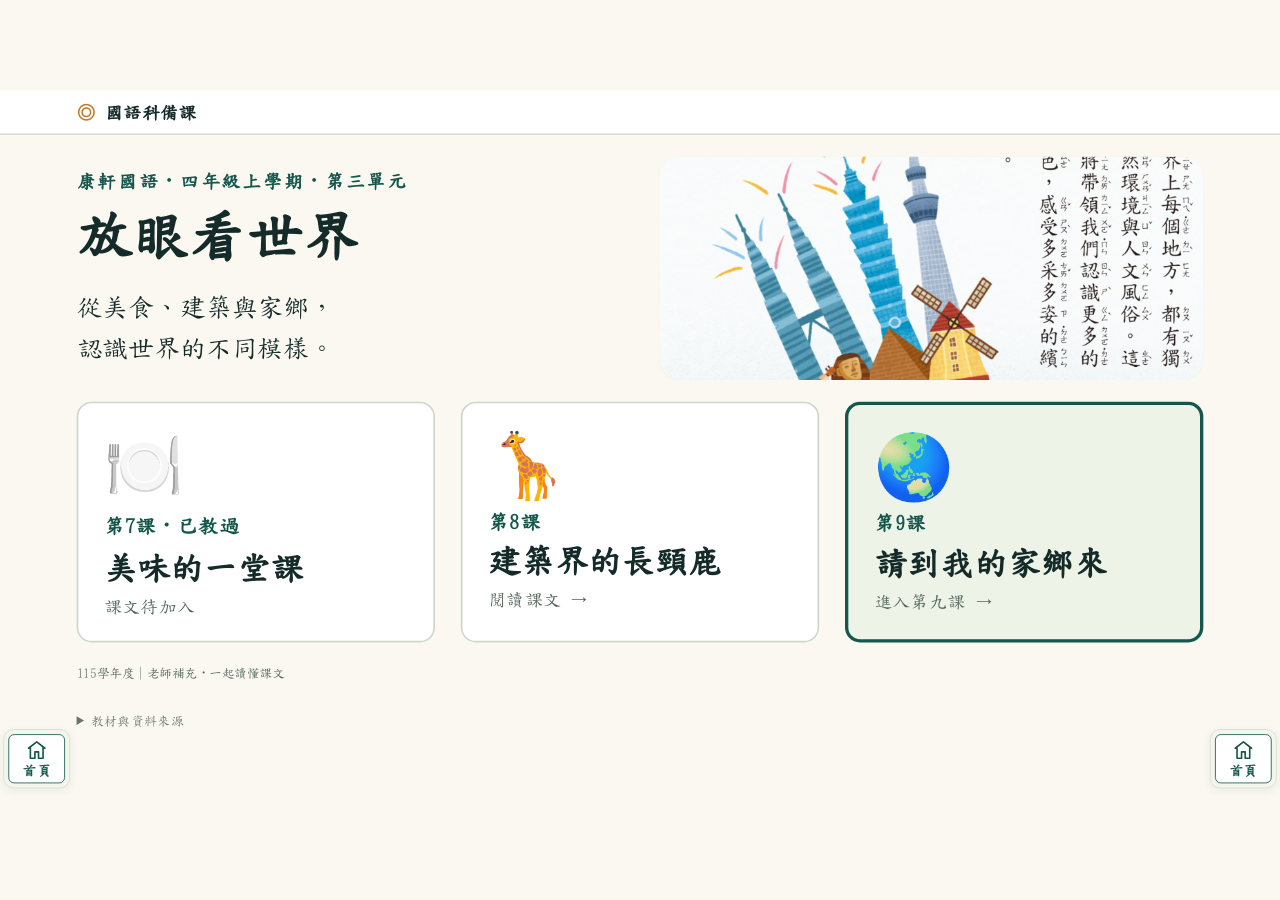
==== commit 207bf6a0: "Use the fixed classroom layout and reserve the pager height before measuring handwriting anchors" ====
--- a/classroom.html
+++ b/classroom.html
@@ -38,7 +38,8 @@
 .nav-rail .rail-control:hover{background:#e8efe3}.nav-rail .rail-control:disabled{opacity:.3;cursor:default}
 .rail-control svg{width:clamp(24px,1.7vw,42px);height:clamp(24px,1.7vw,42px);fill:none;stroke:currentColor;stroke-width:1.8;stroke-linecap:round;stroke-linejoin:round}
 .rail-arrow{font-size:clamp(25px,1.8vw,44px);line-height:1}
-.reading-pager{justify-content:center;padding-top:5px;min-height:24px}.reading-pager .small{margin:0}
+/* Reserve the 24px page number and its 5px padding before pagination. */
+.reading-pager{justify-content:center;padding-top:5px;min-height:29px}.reading-pager .small{margin:0}
 /* A floating explanation keeps the reading place visible underneath. */
 #lesson-note{inset:auto 0 4dvh;width:min(86vw,2600px);height:78dvh;max-height:78dvh;max-width:calc(100vw - 28px);margin:0 auto;border:2px solid #557a6e;border-radius:20px;box-shadow:0 18px 70px #102b2955;overflow:hidden;background:var(--paper)}
 #lesson-note::backdrop{background:rgb(20 43 41 / 22%);backdrop-filter:blur(7px);-webkit-backdrop-filter:blur(7px)}
@@ -52,29516 +53,140 @@
 #lesson-note .note-close:hover{background:#dce9d4}
 @media(max-width:700px){:root{--rail-width:56px;--rail-gap:8px}.nav-rail{padding:3px;gap:6px}.nav-rail .rail-control,.reading-mode .nav-rail .rail-control{font-size:13px;min-height:56px}.annotation-key{font-size:13px;gap:5px}.reading-mode .reading-toolbar h1{font-size:20px}#lesson-note{width:94vw;height:84dvh;max-height:84dvh;bottom:3dvh;border-radius:14px}#lesson-note .note-content{padding:16px}#lesson-note .note-content h1{font-size:34px}#lesson-note .note-tabs button{font-size:18px;padding:6px 8px}.note-footer{padding:8px;gap:8px}.note-close{width:60px}}
 
-</style><link rel="stylesheet" href="ink.css?v=6"><link rel="stylesheet" href="lesson9.css?v=4"></head><body><header><div class="brand"><span>◎</span>國語科備課</div></header><nav class="nav-rail nav-rail-left" aria-label="左側導覽"><a class="rail-control" href="#home" aria-label="單元首頁" title="單元首頁"><svg viewBox="0 0 24 24" aria-hidden="true"><path d="m3 10 9-7 9 7M5 9v12h5v-7h4v7h5V9"/></svg><span>首頁</span></a><button class="rail-control" id="reading-next" data-reader-control aria-label="下一頁" title="下一頁"><span class="rail-arrow" aria-hidden="true">◀</span><span>下一頁</span></button><button class="rail-control" id="reading-prev" data-reader-control aria-label="上一頁" title="上一頁"><span class="rail-arrow" aria-hidden="true">▶</span><span>上一頁</span></button></nav><nav class="nav-rail nav-rail-right" aria-label="右側導覽"><a class="rail-control" href="#home" aria-label="單元首頁" title="單元首頁"><svg viewBox="0 0 24 24" aria-hidden="true"><path d="m3 10 9-7 9 7M5 9v12h5v-7h4v7h5V9"/></svg><span>首頁</span></a><button class="rail-control" id="reading-next-right" data-reader-control aria-label="下一頁" title="下一頁"><span class="rail-arrow" aria-hidden="true">◀</span><span>下一頁</span></button><button class="rail-control" id="reading-prev-right" data-reader-control aria-label="上一頁" title="上一頁"><span class="rail-arrow" aria-hidden="true">▶</span><span>上一頁</span></button></nav><main id="app"></main><dialog id="lesson-note" aria-labelledby="note-title"></dialog><script src="ink.js?v=7"></script><script src="lesson9.js?v=4"></script><script src="classroom-route.js?v=1"></script><script>const paras=[["84", 1, ["假如把建築物想像成動物，「居高臨下」的大樓", "就是建築界的「長頸鹿」。這些建築不但有重要的功", "能與特色，更成為一座城市的特有景觀。現在，我們", "來認識世界上幾座著名的「長頸鹿」。"]], ["85", 1, ["位於臺北市的台北一〇一大樓，外形有如一節一節的竹", "子，層層向上開展，代表經濟節節高升。大樓外層有巨大的", "古錢圖案，代表它是重要的「金融中心」。大樓裡面安裝了", "一座阻尼器，使它能避免地震與強風所造成的搖晃。每年的", "跨年煙火秀，台北一〇一大樓陪著大家迎接新年，更讓全世", "界認識臺灣。"]], ["87", 1, ["西元二〇一二年完工的東京晴空塔®，又名「東京天空", "樹」。塔的底部為三角形，往上漸漸轉變為圓形。塔身在白", "色裡加了一些青色，讓這融入藍天的「晴空塔白」，散發著", "耀眼的光芒。這座電波通訊塔，最初是為了改善城市收訊不", "良而興建。現在，從這裡發展出完整的都市開發計畫，也為", "當地帶來了可觀的商機。"]], ["88", 1, ["吉隆坡的雙峰塔是座雙生大樓，層層的八角形，在陽光", "下閃閃發亮。這座大型商場在四十一與四十二層樓之間，有", "一座長五十八公尺的「人字形」連通橋，方便人們往來。雙", "峰塔是吉隆坡最亮眼的建築，為這座城市帶來美麗而難忘的", "剪影。"]], ["88", 6, ["具有多功能及特色的建築，不但受人", "注目，更點亮了一整座城市。這些建築界", "的「長頸鹿」散發著光芒，希望讓更多來", "自四面八方的朋友，感受當地的文化與民", "情，留下美好難忘的印象。"]]];const unit="[data-uri]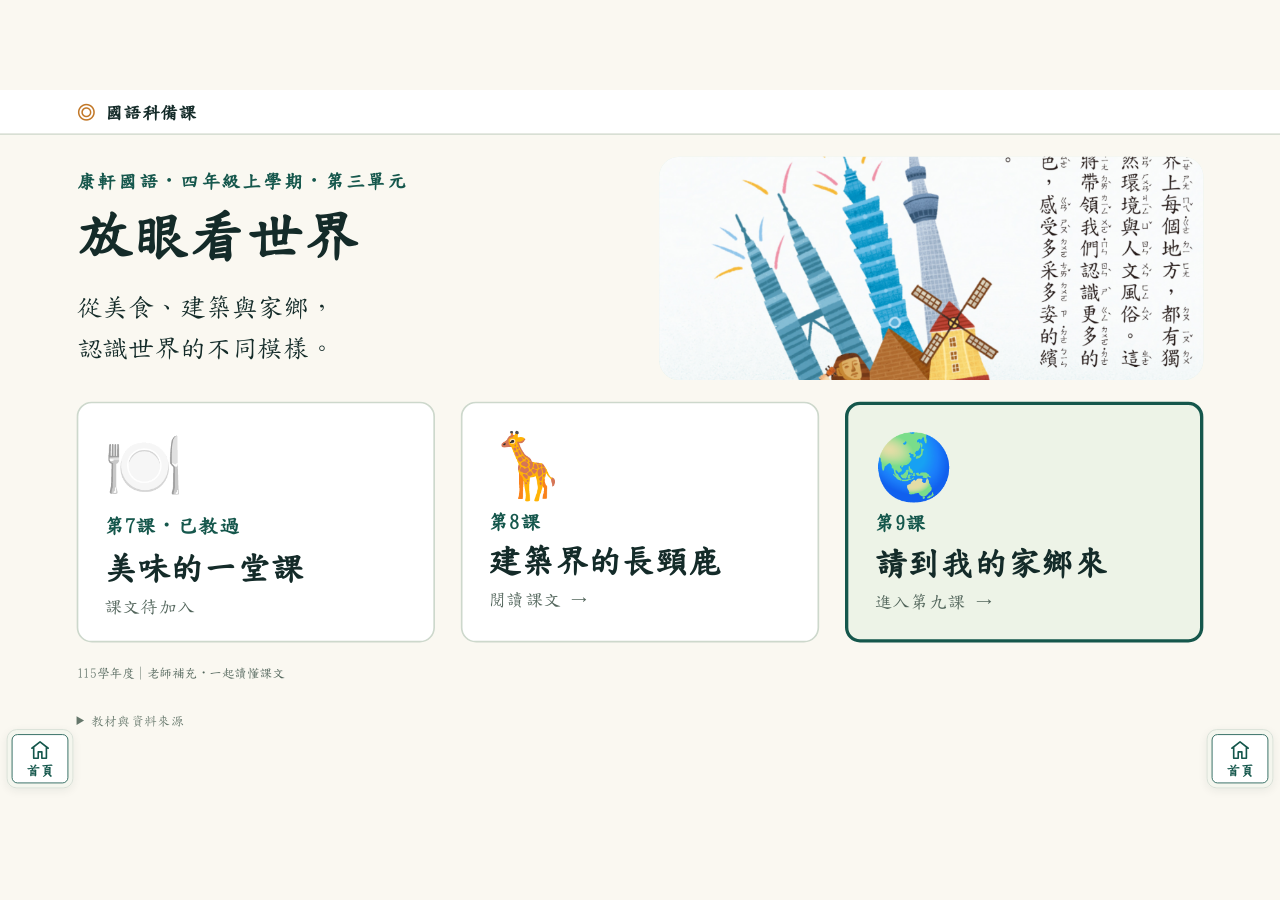
==== commit c1259c6b: "Place both navigation rails near the viewport edges while preserving the centered lesson sheet" ====
--- a/classroom.html
+++ b/classroom.html
@@ -1,5 +1,7 @@
-<!doctype html><html lang="zh-Hant"><head><meta charset="utf-8"><meta name="viewport" content="width=device-width,initial-scale=1"><title>國語科備課｜放眼看世界</title><style>@font-face{font-family:"Lesson Kai";src:url("edukai-5.1.ttf") format("truetype");font-display:swap;font-weight:400;font-style:normal}*{box-sizing:border-box}[hidden]{display:none!important} :root{--font-kai:"DFKai-SB","BiauKai","標楷體","Lesson Kai",serif;--green:#15574c;--ink:#142b29;--paper:#faf8f1;--gold:#c27828}body{margin:0;background:var(--paper);color:var(--ink);font-family:var(--font-kai)}a{color:inherit;text-decoration:none}button{font:inherit;cursor:pointer}a,button{touch-action:manipulation}a:focus-visible,button:focus-visible{outline:5px solid #e69825;outline-offset:4px}header{position:sticky;top:0;z-index:10;height:clamp(74px,8vh,160px);padding:0 4vw;display:flex;align-items:center;justify-content:space-between;border-bottom:2px solid #d8dfd4;background:#fff}.brand{font-size:clamp(20px,1.7vw,42px);font-weight:800}.brand span{color:var(--gold);margin-right:12px}.toplinks{display:flex;gap:12px}.button,button{display:inline-flex;align-items:center;justify-content:center;min-height:56px;padding:.55em .9em;border:2px solid var(--green);border-radius:10px;background:white;color:var(--green);font-size:clamp(19px,1.5vw,38px);font-weight:700}.button:hover,button:hover{background:#e7eee5}.primary{background:var(--green);color:white}.primary:hover{background:#227165}main{padding:3vh 4vw 4vh}h1,h2,h3,p{margin:0}h1{font-size:clamp(40px,4.3vw,110px);line-height:1.3;letter-spacing:.03em}h2{font-size:clamp(36px,3.5vw,90px);line-height:1.35}h3{font-size:clamp(28px,2.6vw,66px)}.kicker{font-size:clamp(19px,1.5vw,38px);color:var(--green);font-weight:700;margin-bottom:1vh;letter-spacing:.08em}.sub{font-size:clamp(24px,2vw,50px);line-height:1.6;margin-top:2vh}.hero{display:grid;grid-template-columns:1fr 1fr;align-items:center;gap:3vw;margin-bottom:3vh}.hero-art{position:relative;height:31vh;overflow:hidden;border-radius:24px;background:#e0f0e5}.hero-art img{position:absolute;width:260%;max-width:none;left:-132%;top:-65%;}.cards{display:grid;grid-template-columns:repeat(3,1fr);gap:2vw}.card{display:block;border:2px solid #cdd8cc;background:white;border-radius:18px;padding:2vw;transition:transform .15s}.card:hover{transform:translateY(-4px);border-color:var(--green)}.card.current{border:4px solid var(--green);background:#edf3e7}.card .number{font-size:clamp(18px,1.6vw,40px);color:var(--green);font-weight:700}.card h2{font-size:clamp(30px,2.6vw,66px);margin:1vh 0}.card p{font-size:clamp(18px,1.4vw,34px);margin-top:1vh;color:#52655b}.icon{font-size:clamp(48px,5vw,120px);display:block;margin-bottom:1vh}.lessonhead{display:flex;align-items:center;gap:3vw;margin:2vh 0 4vh}.lessonhead .icon{background:#e5eedf;border-radius:24px;padding:2vw;margin:0}.menu{display:grid;grid-template-columns:1fr 1fr;gap:2vw;margin:3vh 0}.menu .card{padding:2.3vw}.menu h2{font-size:clamp(32px,3vw,76px)}.list{display:flex;flex-wrap:wrap;gap:1vw;margin-top:3vh}.board{font-size:clamp(30px,2.7vw,70px);line-height:1.65;margin-top:3vh}.board p+p{margin-top:2.5vh}strong,mark{color:var(--green);font-weight:800}mark{background:#f5df9f;padding:0 .1em}.box{background:white;border:2px solid #d3dccf;border-radius:16px;padding:2vw}.two{display:grid;grid-template-columns:1fr 1fr;gap:2vw}.takeaway{background:#e6efdd;border-left:8px solid var(--green);padding:1.4vw 2vw;margin:2vh 0;font-size:clamp(32px,3vw,76px);line-height:1.5}.example{border-top:2px solid #d3dccf;padding:2vh 0}.small{font-size:clamp(18px,1.4vw,36px);color:#52655b;line-height:1.6}.photo{width:100%;height:48vh;object-fit:cover;border-radius:16px}.navbottom{display:flex;justify-content:space-between;gap:15px;margin-top:3vh}.paragraph-tabs{display:flex;gap:.8vw;flex-wrap:wrap;margin:2vh 0}.paragraph-tabs .active{background:var(--green);color:white}.text-meta{display:flex;justify-content:space-between;gap:1vw;align-items:center}.text-meta h1{font-size:clamp(30px,2.5vw,66px)}.vertical-board{display:flex;flex-direction:row-reverse;justify-content:flex-start;gap:1.3vw;overflow-x:auto;background:white;border-top:3px solid var(--green);padding:2vh 1.5vw;min-height:61vh}.verse{writing-mode:vertical-rl;line-height:1.6;font-family:"DFKai-SB","BiauKai","標楷體","Lesson Kai",serif;font-size:clamp(30px,3vw,76px);height:57vh;flex-shrink:0;letter-spacing:.06em;border-left:1px solid #e2e5dc;padding-left:1vw;white-space:normal;line-break:strict}.lineno{font-family:var(--font-kai);font-size:.48em;color:#6a776f;text-combine-upright:all;display:inline-block;margin-bottom:1em;font-weight:700}.sources{margin-top:4vh;font-size:16px;color:#65776b;line-height:1.7}.sources a{text-decoration:underline}.empty{padding:5vh 3vw;border:2px dashed #a9bba8;border-radius:18px;margin:4vh 0}.empty p{font-size:clamp(26px,2.5vw,64px);line-height:1.7}footer{font-size:clamp(14px,1vw,26px);color:#52655b;margin-top:3vh} @media(max-width:700px){header{position:sticky;top:0;z-index:10;height:auto;padding:15px;gap:12px;flex-wrap:wrap}.toplinks{flex-wrap:wrap}.hero,.cards,.menu,.two{grid-template-columns:1fr}.hero-art{height:240px}.hero-art img{top:-40%}main{padding:24px 20px}.card{padding:24px}.lessonhead .icon{display:none}.board{font-size:28px}.box{padding:20px}.text-meta{display:block}.verse{font-size:30px;height:65vh}.vertical-board{gap:20px}.paragraph-tabs{gap:8px}.button,button{font-size:19px}.photo{height:40vh}}
-.reading-mode header{height:54px;min-height:54px;padding:0 2vw}.reading-mode .brand{font-size:22px}.reading-mode .button,.reading-mode button{min-height:34px;padding:6px 14px;font-size:18px;border-radius:7px}.reading-mode main{height:calc(100dvh - 54px);padding:10px 2vw 12px;display:flex;flex-direction:column;overflow:hidden}.reading-toolbar{display:flex;align-items:center;justify-content:space-between;gap:16px;flex-shrink:0;margin-bottom:8px;min-height:46px}.reading-toolbar h1{font-size:28px;letter-spacing:0;white-space:nowrap}.reading-toolbar .paragraph-tabs{margin:0;gap:8px}.reading-mode .vertical-board{flex:1;min-height:0;padding:8px 2vw 4px;gap:1.2em;justify-content:center;overflow:auto;font-size:min(5vw,calc((100dvh - 166px) / var(--chars)));border-top:2px solid var(--green)}.textbook-column{flex:none;display:flex;align-items:center;flex-direction:column}.reading-mode .lineno{writing-mode:horizontal-tb;display:block;font-size:18px;line-height:22px;height:26px;margin:0 0 4px;color:#65776b;font-family:var(--font-kai);align-self:stretch;text-align:center}.reading-mode .verse{font-size:inherit;line-height:1.6;letter-spacing:0;height:auto;padding:0;border:0;white-space:pre;flex:none;writing-mode:vertical-rl;font-family:"Songti TC","Noto Serif TC","PMingLiU",serif}.reading-mode .textbook-column:first-child .verse{text-indent:0}@media(max-width:850px){.reading-toolbar{flex-wrap:wrap;gap:4px}.reading-toolbar h1{font-size:22px}.reading-mode .brand{font-size:18px}.reading-mode .button,.reading-mode button{font-size:15px;padding:5px 8px;min-height:30px}.reading-mode .vertical-board{font-size:min(6vw,calc((100dvh - 200px)/var(--chars)));gap:.6em}.reading-mode header{padding:5px 2vw;gap:4px}.reading-mode .toplinks{gap:5px}}
+<!doctype html><html lang="zh-Hant"><head><meta charset="utf-8"><meta name="viewport" content="width=device-width,initial-scale=1"><title>國語科備課｜放眼看世界</title><style>/* The shell scales this sheet and extends only its side margins. */
+:root{--sheet-width:1536px;--sheet-vw:calc(var(--sheet-width) / 100)}
+@font-face{font-family:"Lesson Kai";src:url("edukai-5.1.ttf") format("truetype");font-display:swap;font-weight:400;font-style:normal}*{box-sizing:border-box}[hidden]{display:none!important} :root{--font-kai:"DFKai-SB","BiauKai","標楷體","Lesson Kai",serif;--green:#15574c;--ink:#142b29;--paper:#faf8f1;--gold:#c27828}body{width:var(--sheet-width);max-width:100%;margin:0 auto;background:var(--paper);color:var(--ink);font-family:var(--font-kai)}a{color:inherit;text-decoration:none}button{font:inherit;cursor:pointer}a,button{touch-action:manipulation}a:focus-visible,button:focus-visible{outline:5px solid #e69825;outline-offset:4px}header{position:sticky;top:0;z-index:10;height:clamp(74px,8vh,160px);padding:0 calc(var(--sheet-vw) * 4);display:flex;align-items:center;justify-content:space-between;border-bottom:2px solid #d8dfd4;background:#fff}.brand{font-size:clamp(20px,calc(var(--sheet-vw) * 1.7),42px);font-weight:800}.brand span{color:var(--gold);margin-right:12px}.toplinks{display:flex;gap:12px}.button,button{display:inline-flex;align-items:center;justify-content:center;min-height:56px;padding:.55em .9em;border:2px solid var(--green);border-radius:10px;background:white;color:var(--green);font-size:clamp(19px,calc(var(--sheet-vw) * 1.5),38px);font-weight:700}.button:hover,button:hover{background:#e7eee5}.primary{background:var(--green);color:white}.primary:hover{background:#227165}main{padding:3vh calc(var(--sheet-vw) * 4) 4vh}h1,h2,h3,p{margin:0}h1{font-size:clamp(40px,calc(var(--sheet-vw) * 4.3),110px);line-height:1.3;letter-spacing:.03em}h2{font-size:clamp(36px,calc(var(--sheet-vw) * 3.5),90px);line-height:1.35}h3{font-size:clamp(28px,calc(var(--sheet-vw) * 2.6),66px)}.kicker{font-size:clamp(19px,calc(var(--sheet-vw) * 1.5),38px);color:var(--green);font-weight:700;margin-bottom:1vh;letter-spacing:.08em}.sub{font-size:clamp(24px,calc(var(--sheet-vw) * 2),50px);line-height:1.6;margin-top:2vh}.hero{display:grid;grid-template-columns:1fr 1fr;align-items:center;gap:calc(var(--sheet-vw) * 3);margin-bottom:3vh}.hero-art{position:relative;height:31vh;overflow:hidden;border-radius:24px;background:#e0f0e5}.hero-art img{position:absolute;width:260%;max-width:none;left:-132%;top:-65%;}.cards{display:grid;grid-template-columns:repeat(3,1fr);gap:calc(var(--sheet-vw) * 2)}.card{display:block;border:2px solid #cdd8cc;background:white;border-radius:18px;padding:calc(var(--sheet-vw) * 2);transition:transform .15s}.card:hover{transform:translateY(-4px);border-color:var(--green)}.card.current{border:4px solid var(--green);background:#edf3e7}.card .number{font-size:clamp(18px,calc(var(--sheet-vw) * 1.6),40px);color:var(--green);font-weight:700}.card h2{font-size:clamp(30px,calc(var(--sheet-vw) * 2.6),66px);margin:1vh 0}.card p{font-size:clamp(18px,calc(var(--sheet-vw) * 1.4),34px);margin-top:1vh;color:#52655b}.icon{font-size:clamp(48px,calc(var(--sheet-vw) * 5),120px);display:block;margin-bottom:1vh}.lessonhead{display:flex;align-items:center;gap:calc(var(--sheet-vw) * 3);margin:2vh 0 4vh}.lessonhead .icon{background:#e5eedf;border-radius:24px;padding:calc(var(--sheet-vw) * 2);margin:0}.menu{display:grid;grid-template-columns:1fr 1fr;gap:calc(var(--sheet-vw) * 2);margin:3vh 0}.menu .card{padding:calc(var(--sheet-vw) * 2.3)}.menu h2{font-size:clamp(32px,calc(var(--sheet-vw) * 3),76px)}.list{display:flex;flex-wrap:wrap;gap:calc(var(--sheet-vw) * 1);margin-top:3vh}.board{font-size:clamp(30px,calc(var(--sheet-vw) * 2.7),70px);line-height:1.65;margin-top:3vh}.board p+p{margin-top:2.5vh}strong,mark{color:var(--green);font-weight:800}mark{background:#f5df9f;padding:0 .1em}.box{background:white;border:2px solid #d3dccf;border-radius:16px;padding:calc(var(--sheet-vw) * 2)}.two{display:grid;grid-template-columns:1fr 1fr;gap:calc(var(--sheet-vw) * 2)}.takeaway{background:#e6efdd;border-left:8px solid var(--green);padding:calc(var(--sheet-vw) * 1.4) calc(var(--sheet-vw) * 2);margin:2vh 0;font-size:clamp(32px,calc(var(--sheet-vw) * 3),76px);line-height:1.5}.example{border-top:2px solid #d3dccf;padding:2vh 0}.small{font-size:clamp(18px,calc(var(--sheet-vw) * 1.4),36px);color:#52655b;line-height:1.6}.photo{width:100%;height:48vh;object-fit:cover;border-radius:16px}.navbottom{display:flex;justify-content:space-between;gap:15px;margin-top:3vh}.paragraph-tabs{display:flex;gap:.8vw;flex-wrap:wrap;margin:2vh 0}.paragraph-tabs .active{background:var(--green);color:white}.text-meta{display:flex;justify-content:space-between;gap:calc(var(--sheet-vw) * 1);align-items:center}.text-meta h1{font-size:clamp(30px,calc(var(--sheet-vw) * 2.5),66px)}.vertical-board{display:flex;flex-direction:row-reverse;justify-content:flex-start;gap:calc(var(--sheet-vw) * 1.3);overflow-x:auto;background:white;border-top:3px solid var(--green);padding:2vh calc(var(--sheet-vw) * 1.5);min-height:61vh}.verse{writing-mode:vertical-rl;line-height:1.6;font-family:"DFKai-SB","BiauKai","標楷體","Lesson Kai",serif;font-size:clamp(30px,calc(var(--sheet-vw) * 3),76px);height:57vh;flex-shrink:0;letter-spacing:.06em;border-left:1px solid #e2e5dc;padding-left:calc(var(--sheet-vw) * 1);white-space:normal;line-break:strict}.lineno{font-family:var(--font-kai);font-size:.48em;color:#6a776f;text-combine-upright:all;display:inline-block;margin-bottom:1em;font-weight:700}.sources{margin-top:4vh;font-size:16px;color:#65776b;line-height:1.7}.sources a{text-decoration:underline}.empty{padding:5vh calc(var(--sheet-vw) * 3);border:2px dashed #a9bba8;border-radius:18px;margin:4vh 0}.empty p{font-size:clamp(26px,calc(var(--sheet-vw) * 2.5),64px);line-height:1.7}footer{font-size:clamp(14px,calc(var(--sheet-vw) * 1),26px);color:#52655b;margin-top:3vh} @media(max-width:700px){header{position:sticky;top:0;z-index:10;height:auto;padding:15px;gap:12px;flex-wrap:wrap}.toplinks{flex-wrap:wrap}.hero,.cards,.menu,.two{grid-template-columns:1fr}.hero-art{height:240px}.hero-art img{top:-40%}main{padding:24px 20px}.card{padding:24px}.lessonhead .icon{display:none}.board{font-size:28px}.box{padding:20px}.text-meta{display:block}.verse{font-size:30px;height:65vh}.vertical-board{gap:20px}.paragraph-tabs{gap:8px}.button,button{font-size:19px}.photo{height:40vh}}
+.reading-mode header{height:54px;min-height:54px;padding:0 calc(var(--sheet-vw) * 2)}.reading-mode .brand{font-size:22px}.reading-mode .button,.reading-mode button{min-height:34px;padding:6px 14px;font-size:18px;border-radius:7px}.reading-mode main{height:calc(100dvh - 54px);padding:10px calc(var(--sheet-vw) * 2) 12px;display:flex;flex-direction:column;overflow:hidden}.reading-toolbar{display:flex;align-items:center;justify-content:space-between;gap:16px;flex-shrink:0;margin-bottom:8px;min-height:46px}.reading-toolbar h1{font-size:28px;letter-spacing:0;white-space:nowrap}.reading-toolbar .paragraph-tabs{margin:0;gap:8px}.reading-mode .vertical-board{flex:1;min-height:0;padding:8px calc(var(--sheet-vw) * 2) 4px;gap:1.2em;justify-content:center;overflow:auto;font-size:min(calc(var(--sheet-vw) * 5),calc((100dvh - 166px) / var(--chars)));border-top:2px solid var(--green)}.textbook-column{flex:none;display:flex;align-items:center;flex-direction:column}.reading-mode .lineno{writing-mode:horizontal-tb;display:block;font-size:18px;line-height:22px;height:26px;margin:0 0 4px;color:#65776b;font-family:var(--font-kai);align-self:stretch;text-align:center}.reading-mode .verse{font-size:inherit;line-height:1.6;letter-spacing:0;height:auto;padding:0;border:0;white-space:pre;flex:none;writing-mode:vertical-rl;font-family:"Songti TC","Noto Serif TC","PMingLiU",serif}.reading-mode .textbook-column:first-child .verse{text-indent:0}@media(max-width:850px){.reading-toolbar{flex-wrap:wrap;gap:4px}.reading-toolbar h1{font-size:22px}.reading-mode .brand{font-size:18px}.reading-mode .button,.reading-mode button{font-size:15px;padding:5px 8px;min-height:30px}.reading-mode .vertical-board{font-size:min(calc(var(--sheet-vw) * 6),calc((100dvh - 200px)/var(--chars)));gap:.6em}.reading-mode header{padding:5px calc(var(--sheet-vw) * 2);gap:4px}.reading-mode .toplinks{gap:5px}}
 
 .reading-mode .reading-toolbar{min-height:40px;margin-bottom:6px}.paragraph-stack{flex:1;min-height:0;overflow-y:auto;scroll-snap-type:y proximity}.reading-mode .paragraph-stack .vertical-board{height:100%;min-height:100%;scroll-snap-align:start;overflow:visible;padding-right:3em;padding-left:3em;margin-bottom:24px}.textbook-column{position:relative}.paragraph-label{position:absolute;right:-.95em;top:0;writing-mode:vertical-rl;font-family:var(--font-kai);font-size:.65em;line-height:1.2;letter-spacing:.08em;color:var(--green);font-weight:700;white-space:nowrap}.reading-mode .paragraph-stack .vertical-board:last-child{margin-bottom:0}
 
@@ -19,41 +21,41 @@
 .reading-mode .annotation:hover{background:#ffe4a3}
 .annotation-key{display:flex;gap:13px;font-size:17px;white-space:nowrap;color:#52655b}
 .annotation-key span{display:flex;gap:4px;align-items:center}.annotation-key b{border:1px solid #a7511c;border-radius:3px;color:#873e12;padding:1px 3px;background:#fff7df;font-weight:400}
-#lesson-note{position:fixed;inset:0;width:100vw;height:100dvh;max-width:none;max-height:none;margin:0;padding:0;border:0;color:var(--ink);background:var(--paper);font-family:var(--font-kai);overflow:hidden}
+#lesson-note{position:fixed;inset:0;width:calc(var(--sheet-vw) * 100);height:100dvh;max-width:none;max-height:none;margin:0;padding:0;border:0;color:var(--ink);background:var(--paper);font-family:var(--font-kai);overflow:hidden}
 #lesson-note[open]{display:flex;flex-direction:column}#lesson-note::backdrop{background:#faf8f1}
-.note-header{display:flex;align-items:center;justify-content:space-between;gap:20px;background:white;border-bottom:2px solid #d8dfd4;padding:12px 3vw;flex-shrink:0;font-size:26px}
+.note-header{display:flex;align-items:center;justify-content:space-between;gap:20px;background:white;border-bottom:2px solid #d8dfd4;padding:12px calc(var(--sheet-vw) * 3);flex-shrink:0;font-size:26px}
 #lesson-note .note-header button{font-size:26px;min-height:48px;padding:6px 20px}
-.note-content{overflow:auto;flex:1;padding:24px 4vw 32px}.note-content h1{font-size:clamp(42px,4.3vw,110px)}
-.note-tabs{display:flex;gap:12px;flex-wrap:wrap;margin:18px 0}.note-tabs button{font-size:clamp(22px,1.8vw,42px);padding:7px 18px;min-height:42px}.note-content .board{margin-top:20px}.note-content .kicker{font-size:clamp(20px,1.6vw,42px)}
+.note-content{overflow:auto;flex:1;padding:24px calc(var(--sheet-vw) * 4) 32px}.note-content h1{font-size:clamp(42px,calc(var(--sheet-vw) * 4.3),110px)}
+.note-tabs{display:flex;gap:12px;flex-wrap:wrap;margin:18px 0}.note-tabs button{font-size:clamp(22px,calc(var(--sheet-vw) * 1.8),42px);padding:7px 18px;min-height:42px}.note-content .board{margin-top:20px}.note-content .kicker{font-size:clamp(20px,calc(var(--sheet-vw) * 1.6),42px)}
 @media(max-width:850px){.annotation-key{gap:7px;font-size:15px}.reading-mode .reading-toolbar{align-items:center;flex-wrap:wrap}.note-header{padding:10px 20px}.note-content{padding:20px}.note-content .two{grid-template-columns:1fr}}
 
 /* Reachable controls on both sides of a classroom display. */
-:root{--rail-width:clamp(66px,5.2vw,116px);--rail-gap:12px}
+:root{--rail-width:clamp(66px,calc(var(--sheet-vw) * 5.2),116px);--rail-gap:12px}
 body>header,.reading-mode header{height:54px;min-height:54px;padding:0 calc(var(--rail-width) + var(--rail-gap));position:static;justify-content:flex-start}
 body>main,.reading-mode main{padding-left:calc(var(--rail-width) + var(--rail-gap));padding-right:calc(var(--rail-width) + var(--rail-gap))}
 body>header .brand{font-size:22px}
 .nav-rail{position:fixed;z-index:15;bottom:4.5dvh;display:flex;flex-direction:column;gap:8px;width:var(--rail-width);padding:5px;border:1px solid #d4ded4;border-radius:12px;background:#f4f6eff0;box-shadow:0 3px 12px #142b2912}
-.nav-rail-left{left:4px}.nav-rail-right{right:4px}
-.nav-rail .rail-control,.reading-mode .nav-rail .rail-control{display:flex;flex-direction:column;align-items:center;justify-content:center;gap:4px;min-height:clamp(58px,5.5dvh,110px);width:100%;padding:5px 2px;border:1.5px solid var(--green);border-radius:7px;color:var(--green);background:white;font-size:clamp(15px,1.1vw,27px);line-height:1.1;font-weight:700;white-space:nowrap;font-family:var(--font-kai);touch-action:manipulation}
+.nav-rail-left{left:8px}.nav-rail-right{right:8px}
+.nav-rail .rail-control,.reading-mode .nav-rail .rail-control{display:flex;flex-direction:column;align-items:center;justify-content:center;gap:4px;min-height:clamp(58px,5.5dvh,110px);width:100%;padding:5px 2px;border:1.5px solid var(--green);border-radius:7px;color:var(--green);background:white;font-size:clamp(15px,calc(var(--sheet-vw) * 1.1),27px);line-height:1.1;font-weight:700;white-space:nowrap;font-family:var(--font-kai);touch-action:manipulation}
 .nav-rail .rail-control:hover{background:#e8efe3}.nav-rail .rail-control:disabled{opacity:.3;cursor:default}
-.rail-control svg{width:clamp(24px,1.7vw,42px);height:clamp(24px,1.7vw,42px);fill:none;stroke:currentColor;stroke-width:1.8;stroke-linecap:round;stroke-linejoin:round}
-.rail-arrow{font-size:clamp(25px,1.8vw,44px);line-height:1}
+.rail-control svg{width:clamp(24px,calc(var(--sheet-vw) * 1.7),42px);height:clamp(24px,calc(var(--sheet-vw) * 1.7),42px);fill:none;stroke:currentColor;stroke-width:1.8;stroke-linecap:round;stroke-linejoin:round}
+.rail-arrow{font-size:clamp(25px,calc(var(--sheet-vw) * 1.8),44px);line-height:1}
 /* Reserve the 24px page number and its 5px padding before pagination. */
 .reading-pager{justify-content:center;padding-top:5px;min-height:29px}.reading-pager .small{margin:0}
 /* A floating explanation keeps the reading place visible underneath. */
-#lesson-note{inset:auto 0 4dvh;width:min(86vw,2600px);height:78dvh;max-height:78dvh;max-width:calc(100vw - 28px);margin:0 auto;border:2px solid #557a6e;border-radius:20px;box-shadow:0 18px 70px #102b2955;overflow:hidden;background:var(--paper)}
+#lesson-note{inset:auto 0 4dvh;width:min(calc(var(--sheet-vw) * 86),2600px);height:78dvh;max-height:78dvh;max-width:calc(calc(var(--sheet-vw) * 100) - 28px);margin:0 auto;border:2px solid #557a6e;border-radius:20px;box-shadow:0 18px 70px #102b2955;overflow:hidden;background:var(--paper)}
 #lesson-note::backdrop{background:rgb(20 43 41 / 22%);backdrop-filter:blur(7px);-webkit-backdrop-filter:blur(7px)}
-#lesson-note .note-header{padding:10px 2.5vw;font-size:clamp(20px,1.7vw,42px);min-height:0;border-bottom:1px solid #d8dfd4}
-#lesson-note .note-content{padding:18px 2.5vw 24px;min-height:0;overscroll-behavior:contain}
-#lesson-note .note-content h1{font-size:clamp(38px,3.8vw,100px)}
+#lesson-note .note-header{padding:10px calc(var(--sheet-vw) * 2.5);font-size:clamp(20px,calc(var(--sheet-vw) * 1.7),42px);min-height:0;border-bottom:1px solid #d8dfd4}
+#lesson-note .note-content{padding:18px calc(var(--sheet-vw) * 2.5) 24px;min-height:0;overscroll-behavior:contain}
+#lesson-note .note-content h1{font-size:clamp(38px,calc(var(--sheet-vw) * 3.8),100px)}
 .note-footer{display:flex;align-items:center;justify-content:space-between;gap:14px;flex-shrink:0;padding:10px 18px;background:white;border-top:1px solid #d8dfd4}
 #lesson-note .note-tabs{margin:0;gap:10px;flex-wrap:wrap}
-#lesson-note .note-tabs button{font-size:clamp(22px,1.8vw,42px);min-height:50px;padding:8px 15px}
-#lesson-note .note-close{flex:none;display:flex;align-items:center;justify-content:center;width:clamp(60px,4.5vw,100px);height:clamp(60px,4.5vw,100px);min-height:60px;padding:0;border:2px solid var(--green);border-radius:9px;font-size:clamp(44px,3.5vw,76px);line-height:1;color:var(--green);background:#edf3e7}
+#lesson-note .note-tabs button{font-size:clamp(22px,calc(var(--sheet-vw) * 1.8),42px);min-height:50px;padding:8px 15px}
+#lesson-note .note-close{flex:none;display:flex;align-items:center;justify-content:center;width:clamp(60px,calc(var(--sheet-vw) * 4.5),100px);height:clamp(60px,calc(var(--sheet-vw) * 4.5),100px);min-height:60px;padding:0;border:2px solid var(--green);border-radius:9px;font-size:clamp(44px,calc(var(--sheet-vw) * 3.5),76px);line-height:1;color:var(--green);background:#edf3e7}
 #lesson-note .note-close:hover{background:#dce9d4}
-@media(max-width:700px){:root{--rail-width:56px;--rail-gap:8px}.nav-rail{padding:3px;gap:6px}.nav-rail .rail-control,.reading-mode .nav-rail .rail-control{font-size:13px;min-height:56px}.annotation-key{font-size:13px;gap:5px}.reading-mode .reading-toolbar h1{font-size:20px}#lesson-note{width:94vw;height:84dvh;max-height:84dvh;bottom:3dvh;border-radius:14px}#lesson-note .note-content{padding:16px}#lesson-note .note-content h1{font-size:34px}#lesson-note .note-tabs button{font-size:18px;padding:6px 8px}.note-footer{padding:8px;gap:8px}.note-close{width:60px}}
+@media(max-width:700px){:root{--rail-width:56px;--rail-gap:8px}.nav-rail{padding:3px;gap:6px}.nav-rail .rail-control,.reading-mode .nav-rail .rail-control{font-size:13px;min-height:56px}.annotation-key{font-size:13px;gap:5px}.reading-mode .reading-toolbar h1{font-size:20px}#lesson-note{width:calc(var(--sheet-vw) * 94);height:84dvh;max-height:84dvh;bottom:3dvh;border-radius:14px}#lesson-note .note-content{padding:16px}#lesson-note .note-content h1{font-size:34px}#lesson-note .note-tabs button{font-size:18px;padding:6px 8px}.note-footer{padding:8px;gap:8px}.note-close{width:60px}}
 
-</style><link rel="stylesheet" href="ink.css?v=6"><link rel="stylesheet" href="lesson9.css?v=4"></head><body><header><div class="brand"><span>◎</span>國語科備課</div></header><nav class="nav-rail nav-rail-left" aria-label="左側導覽"><a class="rail-control" href="#home" aria-label="單元首頁" title="單元首頁"><svg viewBox="0 0 24 24" aria-hidden="true"><path d="m3 10 9-7 9 7M5 9v12h5v-7h4v7h5V9"/></svg><span>首頁</span></a><button class="rail-control" id="reading-next" data-reader-control aria-label="下一頁" title="下一頁"><span class="rail-arrow" aria-hidden="true">◀</span><span>下一頁</span></button><button class="rail-control" id="reading-prev" data-reader-control aria-label="上一頁" title="上一頁"><span class="rail-arrow" aria-hidden="true">▶</span><span>上一頁</span></button></nav><nav class="nav-rail nav-rail-right" aria-label="右側導覽"><a class="rail-control" href="#home" aria-label="單元首頁" title="單元首頁"><svg viewBox="0 0 24 24" aria-hidden="true"><path d="m3 10 9-7 9 7M5 9v12h5v-7h4v7h5V9"/></svg><span>首頁</span></a><button class="rail-control" id="reading-next-right" data-reader-control aria-label="下一頁" title="下一頁"><span class="rail-arrow" aria-hidden="true">◀</span><span>下一頁</span></button><button class="rail-control" id="reading-prev-right" data-reader-control aria-label="上一頁" title="上一頁"><span class="rail-arrow" aria-hidden="true">▶</span><span>上一頁</span></button></nav><main id="app"></main><dialog id="lesson-note" aria-labelledby="note-title"></dialog><script src="ink.js?v=7"></script><script src="lesson9.js?v=4"></script><script src="classroom-route.js?v=1"></script><script>const paras=[["84", 1, ["假如把建築物想像成動物，「居高臨下」的大樓", "就是建築界的「長頸鹿」。這些建築不但有重要的功", "能與特色，更成為一座城市的特有景觀。現在，我們", "來認識世界上幾座著名的「長頸鹿」。"]], ["85", 1, ["位於臺北市的台北一〇一大樓，外形有如一節一節的竹", "子，層層向上開展，代表經濟節節高升。大樓外層有巨大的", "古錢圖案，代表它是重要的「金融中心」。大樓裡面安裝了", "一座阻尼器，使它能避免地震與強風所造成的搖晃。每年的", "跨年煙火秀，台北一〇一大樓陪著大家迎接新年，更讓全世", "界認識臺灣。"]], ["87", 1, ["西元二〇一二年完工的東京晴空塔®，又名「東京天空", "樹」。塔的底部為三角形，往上漸漸轉變為圓形。塔身在白", "色裡加了一些青色，讓這融入藍天的「晴空塔白」，散發著", "耀眼的光芒。這座電波通訊塔，最初是為了改善城市收訊不", "良而興建。現在，從這裡發展出完整的都市開發計畫，也為", "當地帶來了可觀的商機。"]], ["88", 1, ["吉隆坡的雙峰塔是座雙生大樓，層層的八角形，在陽光", "下閃閃發亮。這座大型商場在四十一與四十二層樓之間，有", "一座長五十八公尺的「人字形」連通橋，方便人們往來。雙", "峰塔是吉隆坡最亮眼的建築，為這座城市帶來美麗而難忘的", "剪影。"]], ["88", 6, ["具有多功能及特色的建築，不但受人", "注目，更點亮了一整座城市。這些建築界", "的「長頸鹿」散發著光芒，希望讓更多來", "自四面八方的朋友，感受當地的文化與民", "情，留下美好難忘的印象。"]]];const unit="[data-uri]